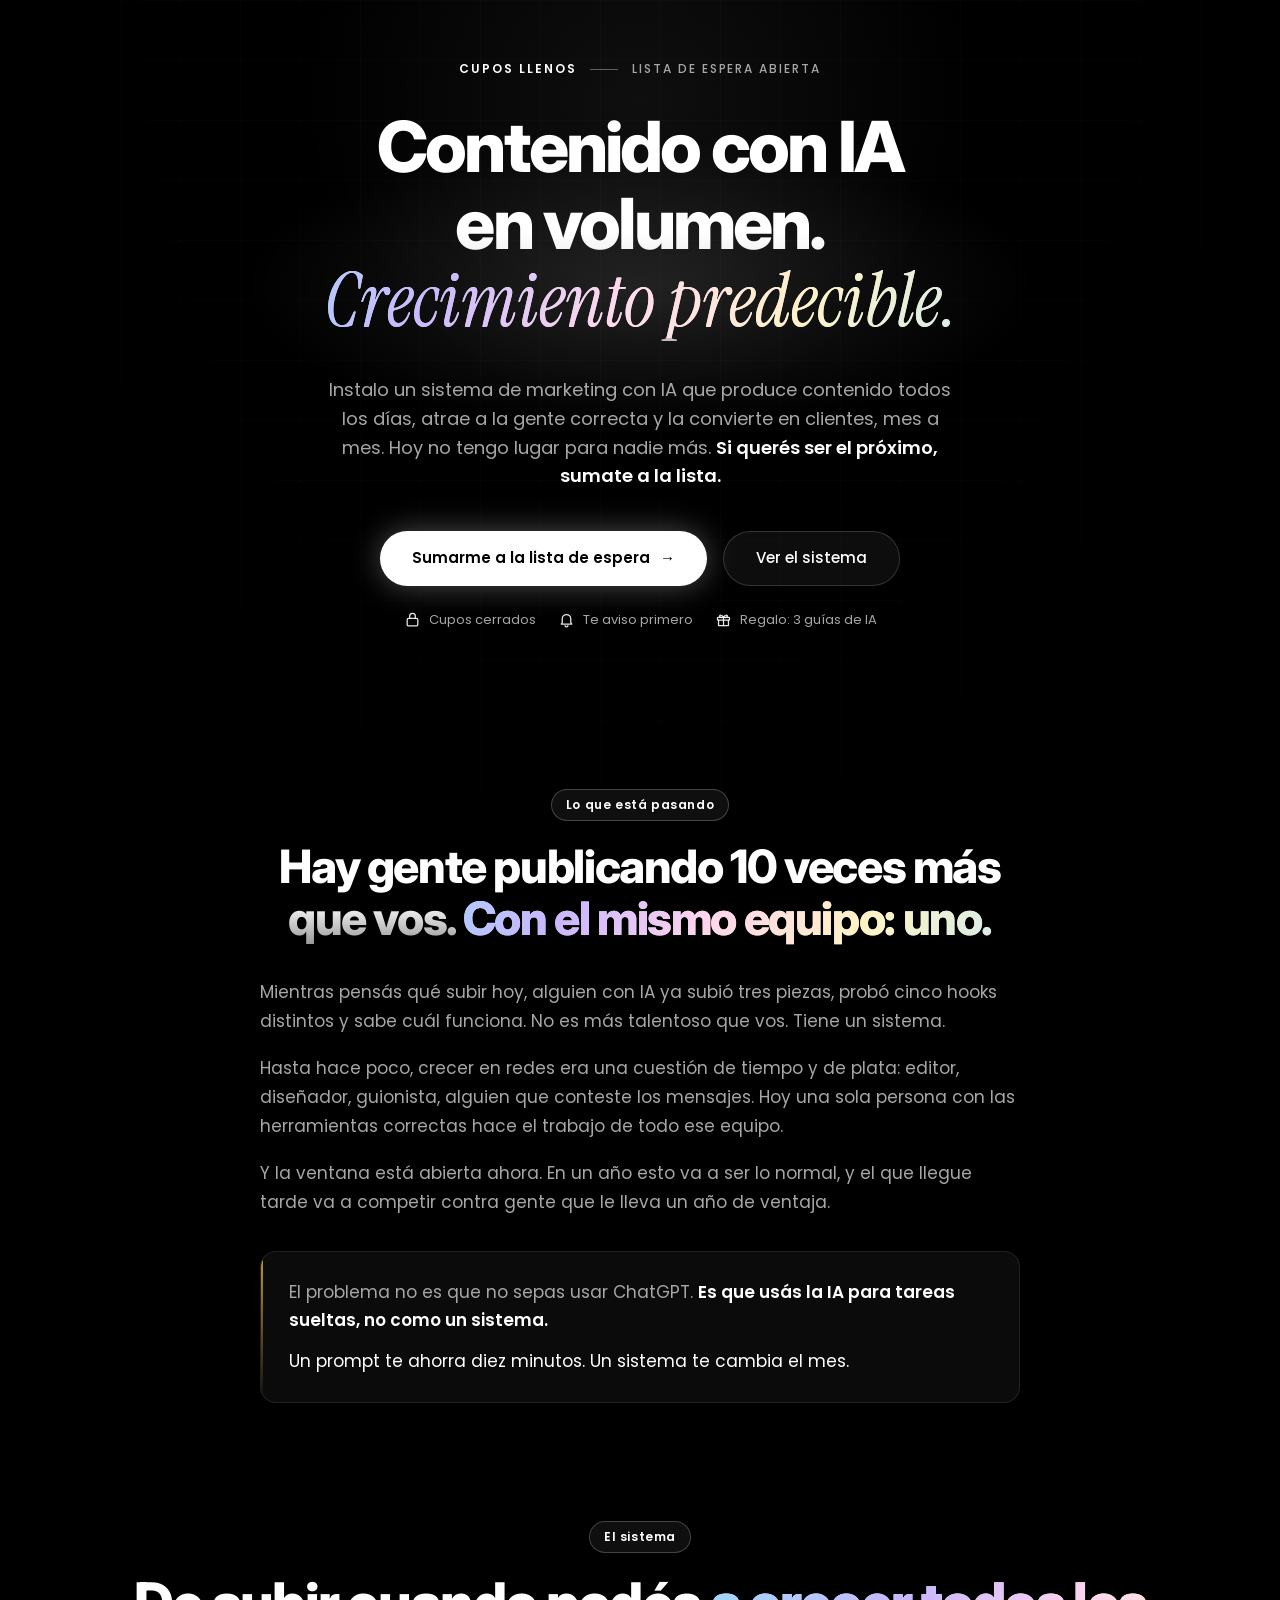
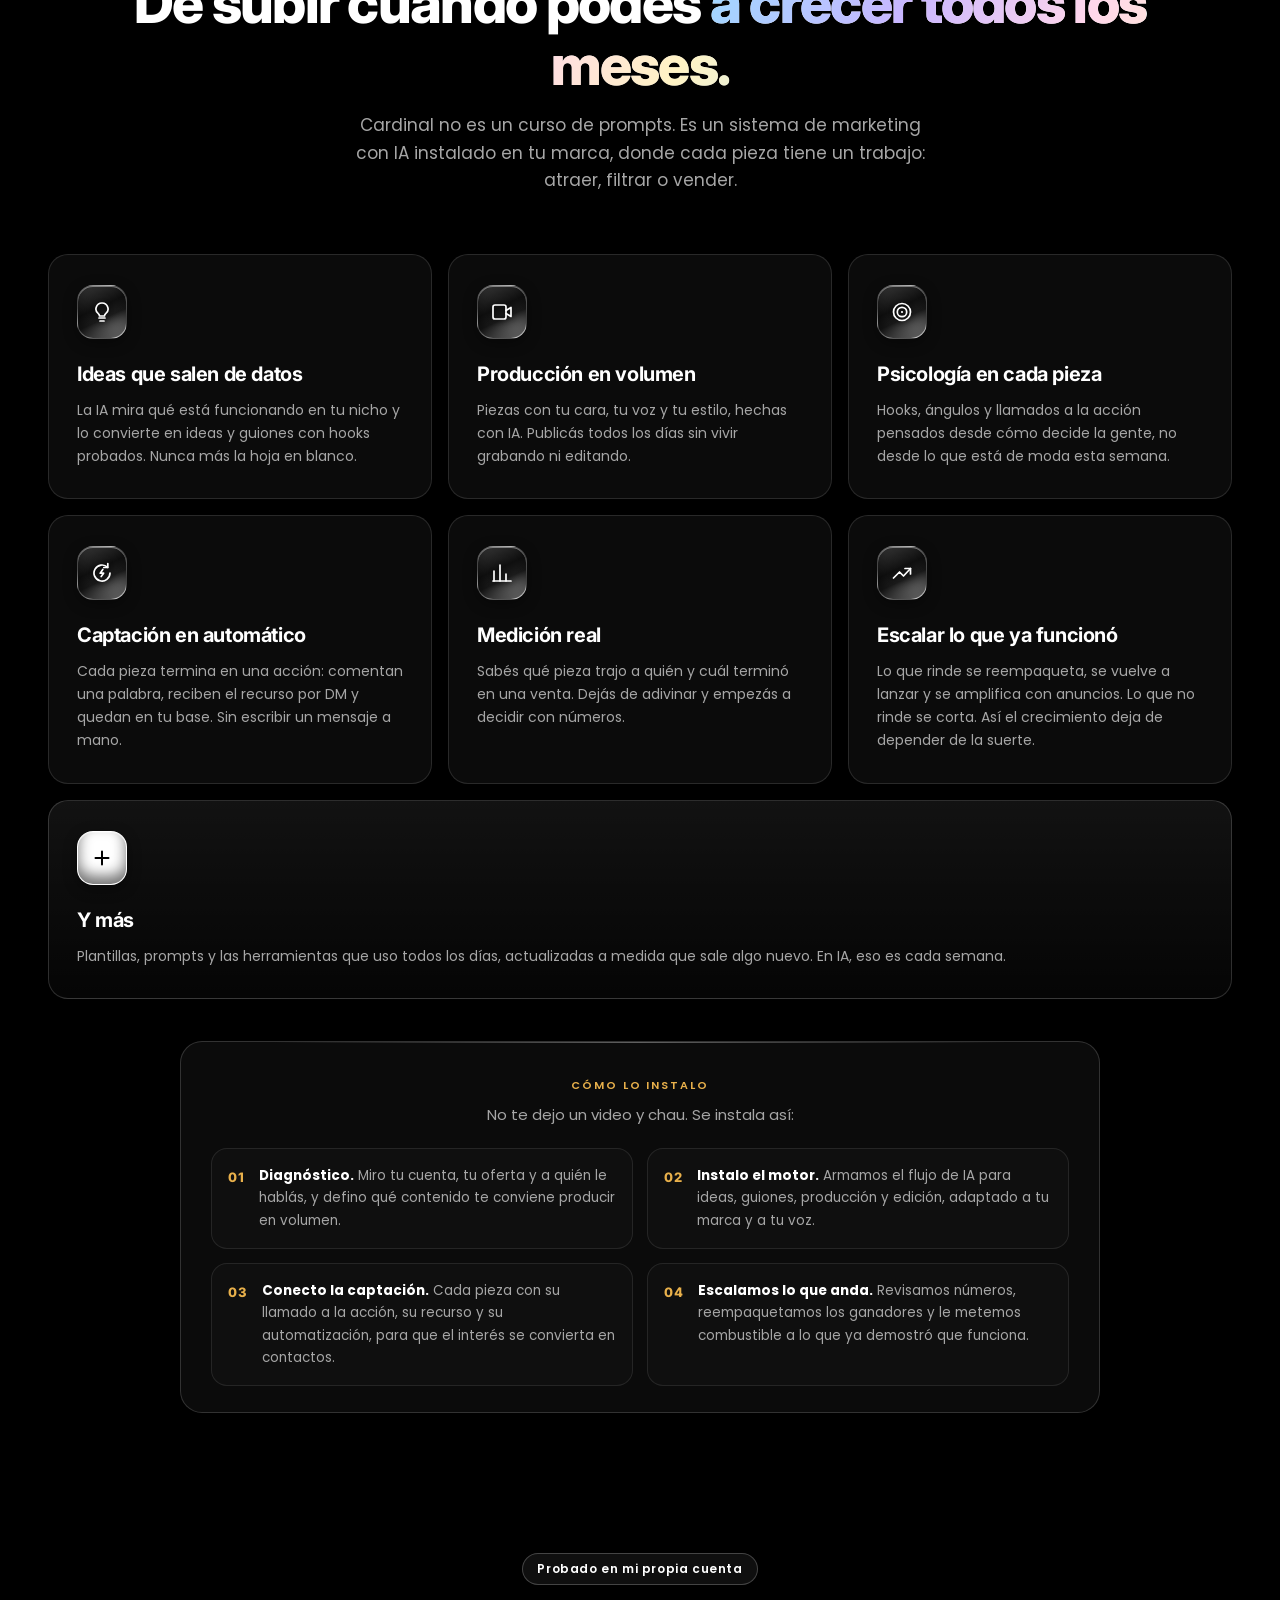
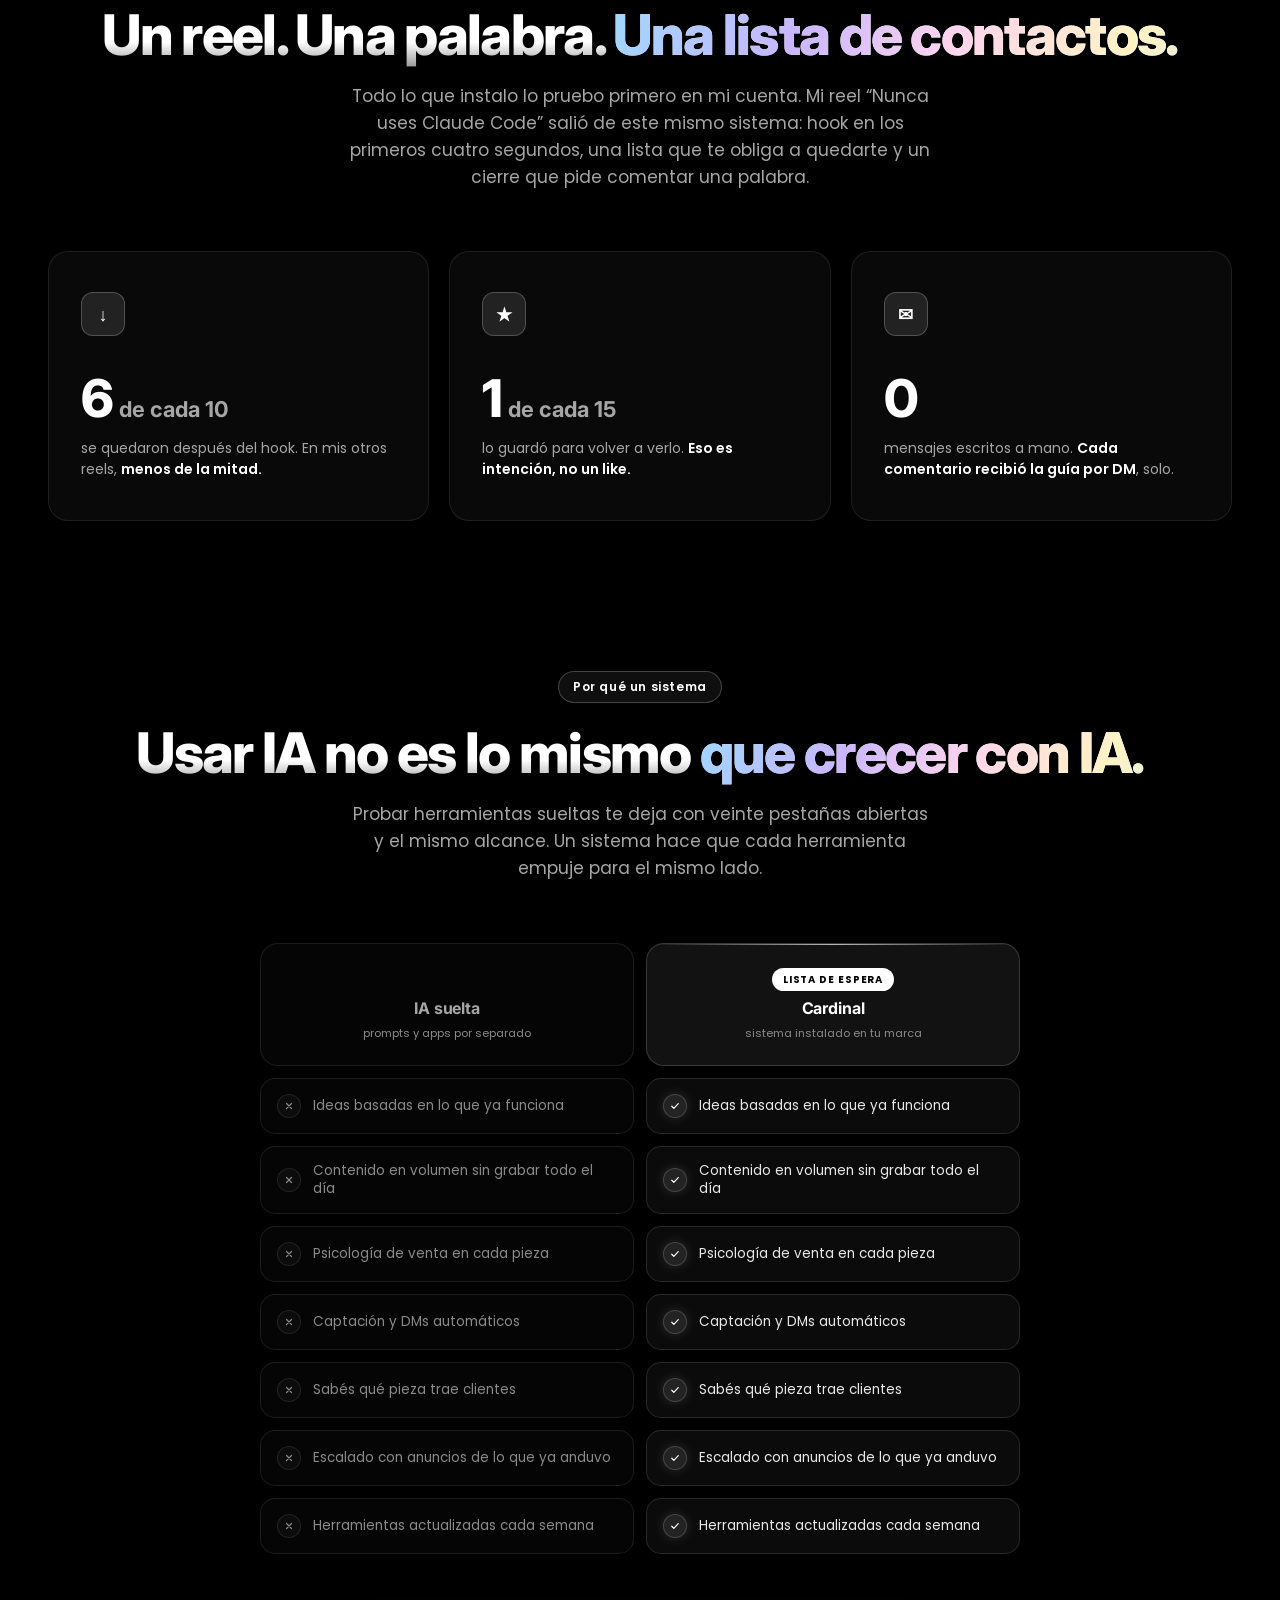
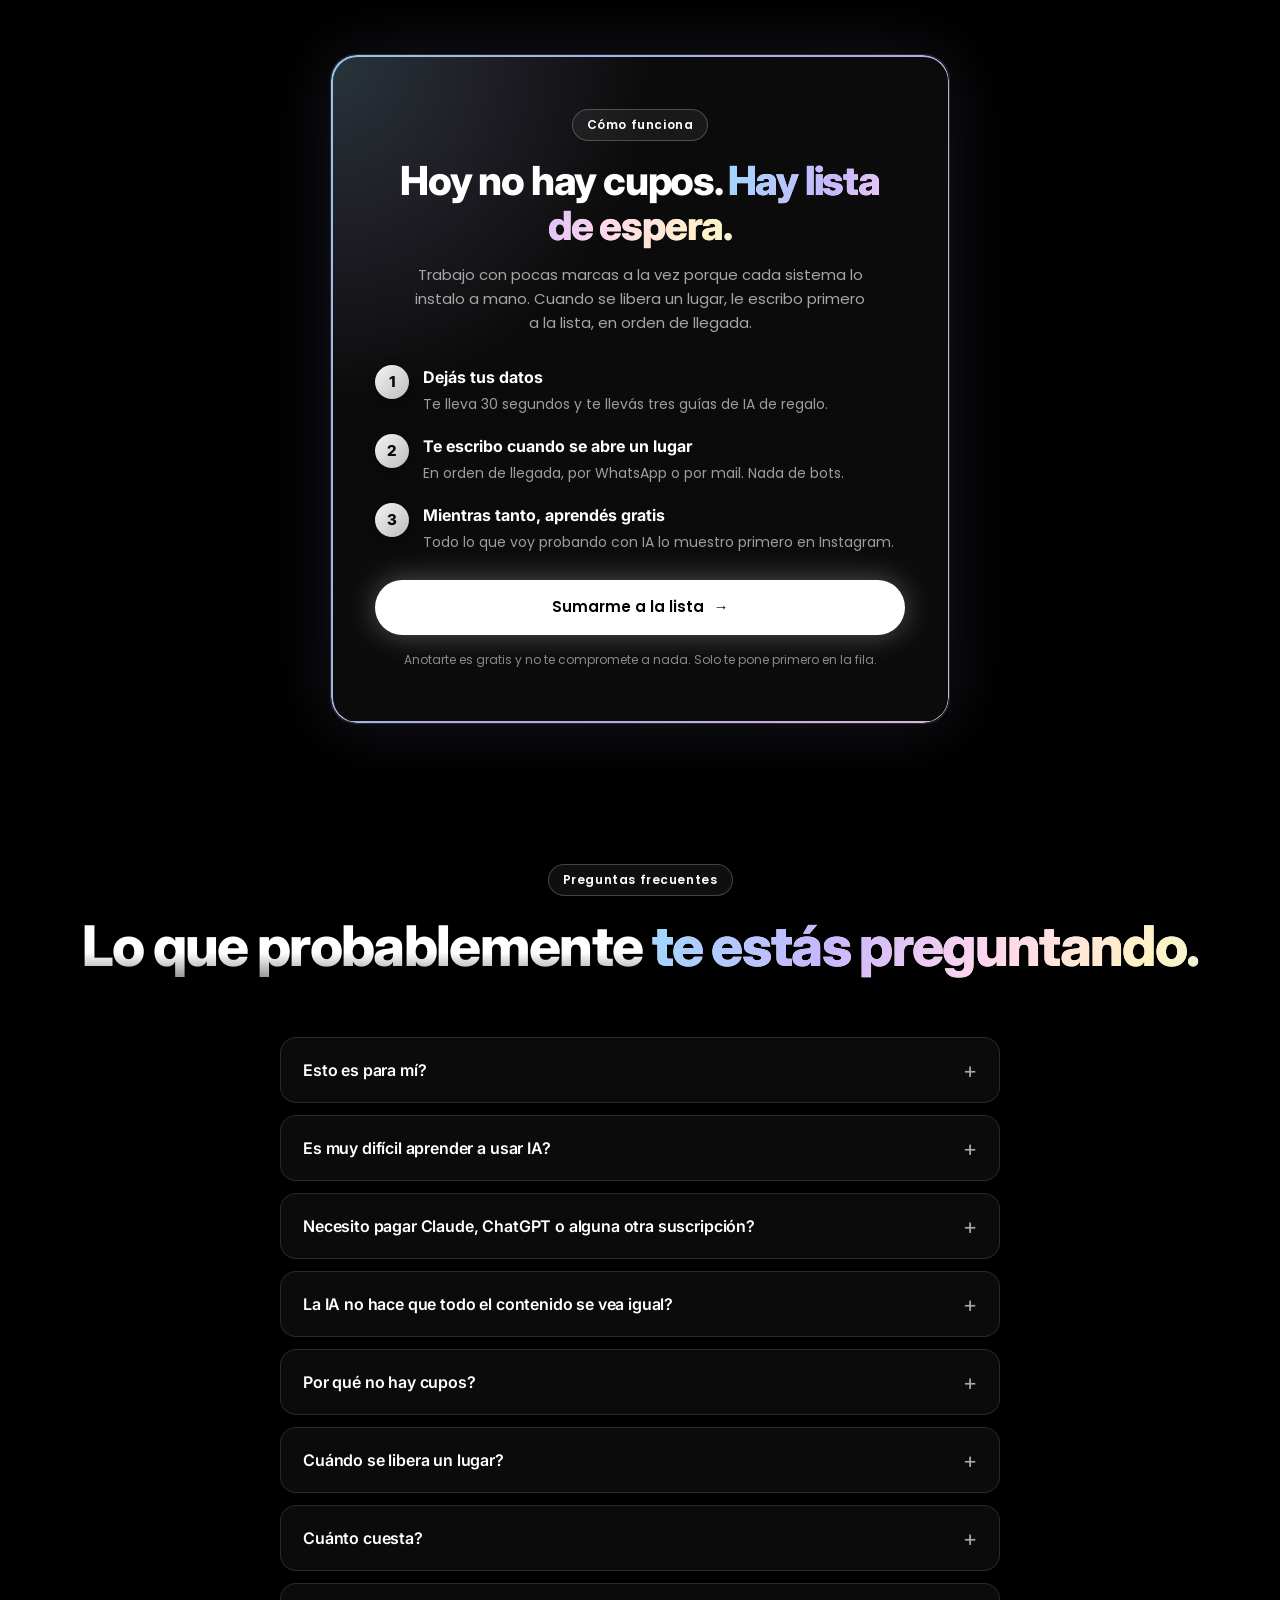
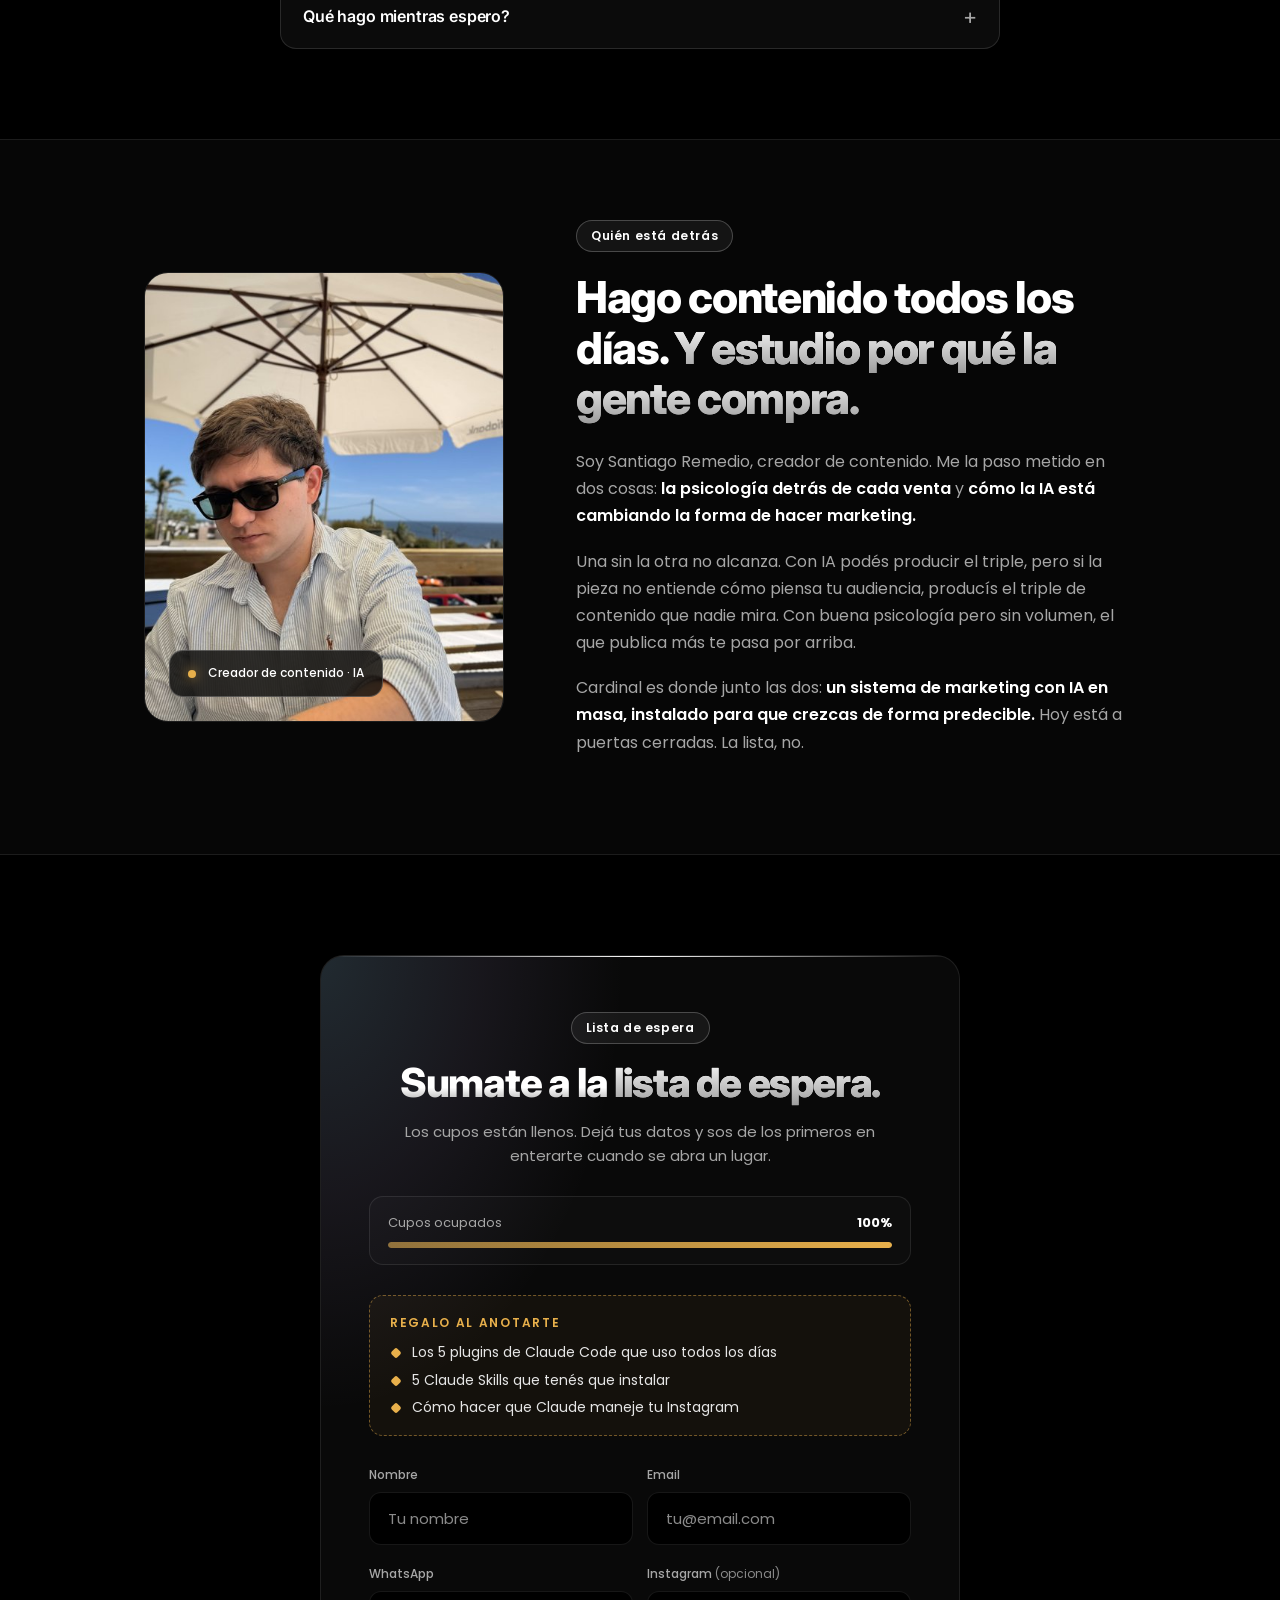
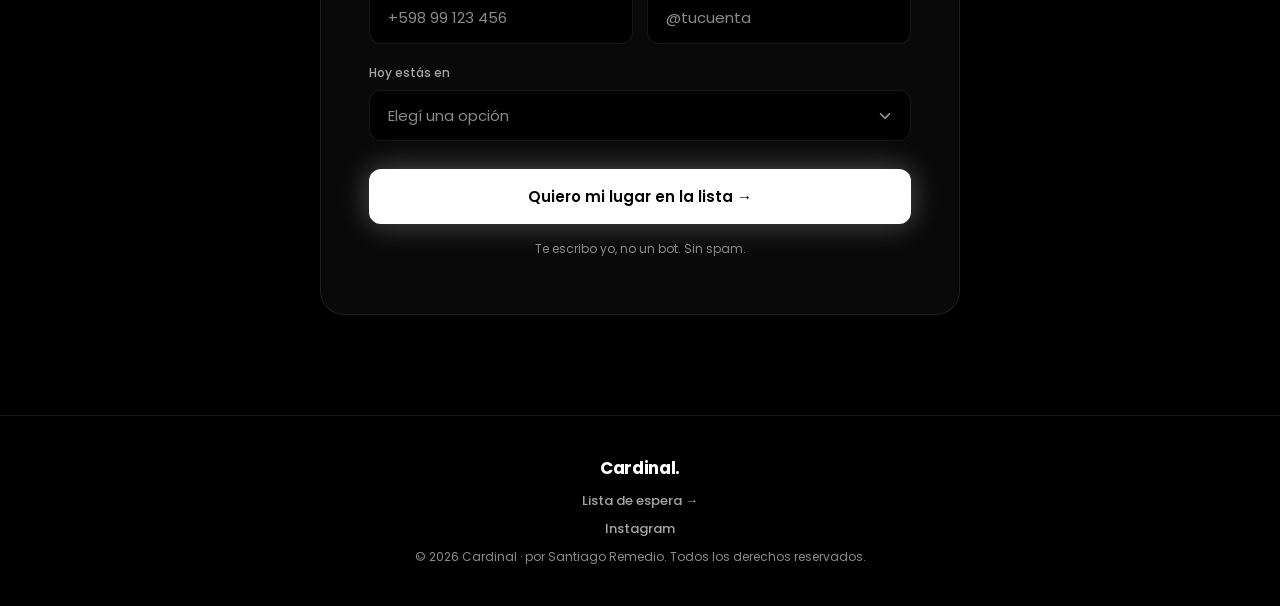
==== index.html @ 2c65943c "Hero: sin logo, línea de cupos tipográfica y título en tres líneas Co-Authored-By: Claude Opus 5.5 <" ====
<!DOCTYPE html>
<html lang="es">
<head>
<meta charset="UTF-8">
<meta name="viewport" content="width=device-width, initial-scale=1.0">
<title>Cardinal · Sistema de marketing con IA</title>
<meta name="description" content="Cardinal es el sistema de marketing con IA de Santiago Remedio: contenido en volumen, captación automática y crecimiento predecible. Cupos llenos, lista de espera abierta.">
<meta name="robots" content="index, follow">
<meta name="theme-color" content="#000000">
<link rel="canonical" href="https://santiagoremedio.com/">

<!-- Open Graph (preview al compartir en IG / WhatsApp / Telegram) -->
<meta property="og:type" content="website">
<meta property="og:locale" content="es_LA">
<meta property="og:site_name" content="Cardinal">
<meta property="og:url" content="https://santiagoremedio.com/">
<meta property="og:title" content="Cardinal · Contenido con IA en volumen, crecimiento predecible">
<meta property="og:description" content="Un sistema de marketing con IA para crecer de forma predecible. Cupos llenos: sumate a la lista de espera.">
<meta property="og:image" content="https://santiagoremedio.com/og-cardinal.jpg">
<meta property="og:image:width" content="1200">
<meta property="og:image:height" content="630">
<meta property="og:image:alt" content="Cardinal, sistema de marketing con IA de Santiago Remedio">
<meta name="twitter:card" content="summary_large_image">
<meta name="twitter:title" content="Cardinal · Contenido con IA en volumen, crecimiento predecible">
<meta name="twitter:description" content="Un sistema de marketing con IA para crecer de forma predecible. Lista de espera abierta.">
<meta name="twitter:image" content="https://santiagoremedio.com/og-cardinal.jpg">

<script type="application/ld+json">
{
  "@context": "https://schema.org",
  "@type": "Service",
  "serviceType": "Sistema de marketing con inteligencia artificial",
  "name": "Cardinal",
  "description": "Sistema de marketing con IA de Santiago Remedio: contenido en volumen, captación automática y crecimiento predecible.",
  "inLanguage": "es",
  "url": "https://santiagoremedio.com/",
  "provider": {
    "@type": "Person",
    "name": "Santiago Remedio"
  },
  "areaServed": "Mercado hispanohablante"
}
</script>

<!-- ============================================================
     ANALÍTICA / META PIXEL  (tu tráfico es 100% Instagram → esto es clave)
     Pegá tu snippet del Pixel y/o GA4 ACÁ y descomentá. Los eventos
     (Lead al agendar llamada) ya está cableado en el <script> del final
     y se disparan solos cuando el Pixel exista.
     ============================================================
<script>
  !function(f,b,e,v,n,t,s){if(f.fbq)return;n=f.fbq=function(){n.callMethod?
  n.callMethod.apply(n,arguments):n.queue.push(arguments)};if(!f._fbq)f._fbq=n;
  n.push=n;n.loaded=!0;n.version='2.0';n.queue=[];t=b.createElement(e);t.async=!0;
  t.src=v;s=b.getElementsByTagName(e)[0];s.parentNode.insertBefore(t,s)}(window,
  document,'script','https://connect.facebook.net/en_US/fbevents.js');
  fbq('init','TU_PIXEL_ID'); fbq('track','PageView');
</script>
-->

<link rel="preconnect" href="https://fonts.googleapis.com">
<link rel="preconnect" href="https://fonts.gstatic.com" crossorigin>
<link href="https://fonts.googleapis.com/css2?family=Poppins:wght@400;500;600;700;800&family=Inter:wght@800&family=Instrument+Serif:ital@0;1&display=swap" rel="stylesheet">
<style>
* { margin: 0; padding: 0; box-sizing: border-box; }
html { scroll-behavior: smooth; overflow-x: hidden; }

/* Foco visible para teclado (la ruta de conversión debe ser navegable) */
:where(a, button, input, textarea, [tabindex]):focus-visible {
  outline: 2px solid #9fd8ff;
  outline-offset: 3px;
  border-radius: 6px;
}
/* Offset para que los anclas (#incluye, #precio…) no queden bajo el nav fijo */
section[id], [id="contacto"] { scroll-margin-top: 24px; }

:root {
  --bg: #000000;
  --bg2: #060606;
  --surface: rgba(255,255,255,0.035);
  --surface2: rgba(255,255,255,0.06);
  --border: rgba(255,255,255,0.09);
  --border-bright: rgba(255,255,255,0.16);
  --border-neon: rgba(255,255,255,0.22);
  --neon: #FFFFFF;
  --neon-dim: rgba(255,255,255,0.10);
  --neon-glow: rgba(255,255,255,0.45);
  --white: #FFFFFF;
  --gray: #A6A6A6;
  --gray-dim: #8A8A8A; /* subido de #6B6B6B → contraste AA legible sobre negro */
  --gray-deco: #6B6B6B; /* solo para marcas decorativas, no para texto */
  /* glass */
  --glass: rgba(255,255,255,0.045);
  --glass-strong: rgba(255,255,255,0.07);
  --glass-border: rgba(255,255,255,0.12);
  --iris: linear-gradient(115deg,#9fd8ff 0%,#c9b6ff 26%,#ffd6ec 48%,#fff3c4 70%,#bfe9ff 100%);
}

body {
  background: var(--bg);
  color: var(--white);
  font-family: 'Poppins', sans-serif;
  font-weight: 400;
  overflow-x: hidden;
  -webkit-font-smoothing: antialiased;
  line-height: 1.5;
}

.grid-bg {
  position: fixed;
  inset: 0;
  background-image: 
    linear-gradient(rgba(255,255,255,0.02) 1px, transparent 1px),
    linear-gradient(90deg, rgba(255,255,255,0.02) 1px, transparent 1px);
  background-size: 60px 60px;
  pointer-events: none;
  z-index: 0;
  mask-image: radial-gradient(ellipse at center top, black 30%, transparent 80%);
  -webkit-mask-image: radial-gradient(ellipse at center top, black 30%, transparent 80%);
}

.glow-ambient {
  position: fixed;
  width: 800px;
  height: 800px;
  border-radius: 50%;
  background: radial-gradient(circle, rgba(255,255,255,0.06) 0%, transparent 60%);
  top: -300px;
  left: 50%;
  transform: translateX(-50%);
  pointer-events: none;
  z-index: 0;
}

.container { max-width: 1280px; margin: 0 auto; padding: 0 48px; position: relative; z-index: 1; }

.hero {
  display: flex;
  align-items: center;
  padding: 56px 0 80px;
  position: relative;
}

.hero-content {
  max-width: 900px;
  margin: 0 auto;
  text-align: center;
  position: relative;
  z-index: 2;
}


@keyframes pulse {
  0%, 100% { opacity: 1; transform: scale(1); }
  50% { opacity: 0.7; transform: scale(0.85); }
}

.hero-glow-blob {
  position: absolute;
  width: 800px;
  height: 300px;
  border-radius: 50%;
  background: radial-gradient(ellipse, rgba(255,255,255,0.11) 0%, transparent 70%);
  top: 40%;
  left: 50%;
  transform: translate(-50%, -50%);
  animation: pulse-glow 4s ease-in-out infinite;
  pointer-events: none;
  z-index: 1;
}

@keyframes pulse-glow {
  0%, 100% { opacity: 0.4; transform: translate(-50%, -50%) scale(0.95); }
  50%       { opacity: 1;   transform: translate(-50%, -50%) scale(1.1); }
}

.hero-title {
  font-family: 'Inter', -apple-system, BlinkMacSystemFont, sans-serif;
  font-size: clamp(40px, 5.5vw, 72px);
  font-weight: 800;
  line-height: 1.1;
  padding-bottom: 0.14em;
  letter-spacing: -0.04em;
  margin-bottom: 28px;
  opacity: 0;
  animation: fadeUp 0.8s ease 0.25s forwards;
  background: linear-gradient(180deg, #ffffff 0%, #ffffff 52%, #b4b4b4 100%);
  -webkit-background-clip: text;
  -webkit-text-fill-color: transparent;
  background-clip: text;
}

.hero-title .neon-text {
  background: linear-gradient(
    105deg,
    #9a9a9a 0%,
    #9a9a9a 35%,
    #FFFFFF 48%,
    #FFFFFF 52%,
    #9a9a9a 65%,
    #9a9a9a 100%
  );
  background-size: 400% 100%;
  -webkit-background-clip: text;
  -webkit-text-fill-color: transparent;
  background-clip: text;
  animation: shimmer-title 7s linear infinite;
}

@keyframes shimmer-title {
  0%   { background-position: 200% center; }
  100% { background-position: -200% center; }
}

.hero-subtitle {
  font-size: 18px;
  font-weight: 400;
  color: var(--gray);
  max-width: 640px;
  margin: 0 auto 40px;
  line-height: 1.6;
  opacity: 0;
  animation: fadeUp 0.8s ease 0.4s forwards;
}

.hero-ctas {
  display: flex;
  gap: 16px;
  justify-content: center;
  margin-bottom: 80px;
  flex-wrap: wrap;
  opacity: 0;
  animation: fadeUp 0.8s ease 0.55s forwards;
}

.btn-primary {
  display: inline-flex;
  align-items: center;
  gap: 10px;
  background: var(--neon);
  color: var(--bg);
  font-size: 15px;
  font-weight: 600;
  padding: 16px 32px;
  border-radius: 100px;
  text-decoration: none;
  transition: all 0.3s ease;
  box-shadow: 0 0 30px rgba(255,255,255,0.3);
  position: relative;
  overflow: hidden;
}
.btn-primary::before {
  content: '';
  position: absolute;
  top: 0; left: -100%;
  width: 100%; height: 100%;
  background: linear-gradient(90deg, transparent, rgba(255,255,255,0.4), transparent);
  transition: left 0.6s ease;
}
.btn-primary:hover::before { left: 100%; }
.btn-primary:hover {
  transform: translateY(-2px);
  box-shadow: 0 0 50px rgba(255,255,255,0.6);
}

.btn-secondary {
  display: inline-flex;
  align-items: center;
  gap: 10px;
  background: rgba(255,255,255,0.05);
  border: 1px solid var(--border-bright);
  color: var(--white);
  font-size: 15px;
  font-weight: 500;
  padding: 15px 32px;
  border-radius: 100px;
  text-decoration: none;
  transition: all 0.3s ease;
}
.btn-secondary:hover {
  background: rgba(255,255,255,0.08);
  border-color: rgba(255,255,255,0.25);
}

.trusted-bar {
  border-top: 1px solid var(--border);
  border-bottom: 1px solid var(--border);
  padding: 32px 0;
  background: var(--bg2);
}

.trusted-flex {
  display: flex;
  align-items: center;
  justify-content: center;
  gap: 48px;
  flex-wrap: nowrap;
  min-width: 0;
}

.trusted-text {
  font-size: 12px;
  font-weight: 500;
  color: var(--gray-dim);
  letter-spacing: 0.1em;
  text-transform: uppercase;
  flex: 0 0 auto;
  white-space: nowrap;
}

/* Marquee: se desliza hacia la derecha en loop, con bordes desvanecidos. No se pausa con hover. */
.trusted-marquee {
  flex: 1 1 auto;
  min-width: 0;
  overflow: hidden;
  -webkit-mask-image: linear-gradient(90deg, transparent 0, #000 8%, #000 92%, transparent 100%);
  mask-image: linear-gradient(90deg, transparent 0, #000 8%, #000 92%, transparent 100%);
}
.trusted-track {
  display: flex;
  width: max-content;
  animation: trusted-slide 42s linear infinite;
}
.trusted-group {
  display: flex;
  gap: 32px;
  align-items: center;
  padding-right: 32px; /* mismo gap entre el final de una copia y el inicio de la otra */
}
@keyframes trusted-slide {
  from { transform: translateX(-50%); }
  to   { transform: translateX(0); }
}
@media (prefers-reduced-motion: reduce) {
  .trusted-track { animation: none; }
}

.trust-person {
  display: flex;
  align-items: center;
  gap: 12px;
  flex: 0 0 auto;
  white-space: nowrap;
  padding: 6px 14px 6px 6px;
  border-radius: 100px;
  background: rgba(255,255,255,0.03);
  border: 1px solid var(--border);
}

.trust-avatar {
  width: 32px;
  height: 32px;
  border-radius: 50%;
  overflow: hidden;
}
.trust-avatar img {
  width: 100%; height: 100%; object-fit: cover;
}

.trust-info { display: flex; flex-direction: column; }
.trust-name {
  font-size: 13px;
  font-weight: 600;
  color: var(--white);
  line-height: 1.2;
}
.trust-handle {
  font-size: 11px;
  color: var(--gray-dim);
  line-height: 1.2;
}

.stats-section { padding: 100px 0 40px; }

/* --- Bloque de problema --- */
.problem-section{padding:96px 0 8px;}
.problem-inner{max-width:760px;margin:0 auto;text-align:center;}
.problem-title{
  font-family:'Inter',-apple-system,BlinkMacSystemFont,sans-serif;
  font-size:clamp(30px,4.2vw,46px);font-weight:800;line-height:1.12;
  letter-spacing:-0.03em;margin-bottom:34px;
  background:linear-gradient(180deg,#ffffff 60%,#999999 100%);
  -webkit-background-clip:text;-webkit-text-fill-color:transparent;background-clip:text;
}
.problem-list{text-align:left;display:flex;flex-direction:column;gap:18px;}
.problem-list p{font-size:17px;line-height:1.7;color:var(--gray);margin:0;}
.problem-verdict{
  margin-top:34px;padding:26px 28px;text-align:left;
  background:var(--glass);border:1px solid var(--border);border-radius:16px;
  position:relative;overflow:hidden;
}
.problem-verdict::before{
  content:'';position:absolute;left:0;top:0;bottom:0;width:2px;
  background:linear-gradient(180deg,rgba(232,176,75,.85),rgba(232,176,75,0));
}
.problem-verdict p{font-size:17px;line-height:1.7;color:var(--gray);margin:0;}
.problem-verdict strong{color:#fff;font-weight:600;}
.problem-verdict-close{margin-top:12px !important;color:#fff !important;}
@media (max-width:640px){
  .problem-section{padding:64px 0 4px;}
  .problem-list p,.problem-verdict p{font-size:15.5px;}
  .problem-verdict{padding:20px 20px;}
}

.stats-grid {
  display: grid;
  grid-template-columns: repeat(3, 1fr);
  gap: 20px;
}

.stat-card {
  background: var(--surface);
  border: 1px solid var(--border);
  border-radius: 20px;
  padding: 40px 32px;
  position: relative;
  overflow: hidden;
  transition: all 0.4s ease;
}

.stat-card::before {
  content: '';
  position: absolute;
  top: 0; left: 0; right: 0;
  height: 1px;
  background: linear-gradient(90deg, transparent, var(--neon), transparent);
  opacity: 0;
  transition: opacity 0.4s ease;
}

.stat-card:hover {
  border-color: var(--border-neon);
  transform: translateY(-4px);
}
.stat-card:hover::before { opacity: 1; }

.stat-icon {
  width: 44px;
  height: 44px;
  border-radius: 12px;
  background: rgba(255,255,255,0.1);
  border: 1px solid var(--border-neon);
  display: flex;
  align-items: center;
  justify-content: center;
  margin-bottom: 24px;
  color: var(--neon);
  font-weight: 700;
  font-size: 18px;
}

.stat-value {
  font-family: 'Inter', -apple-system, BlinkMacSystemFont, sans-serif;
  font-size: 52px;
  font-weight: 800;
  letter-spacing: -0.02em;
  align-items: baseline;
  gap: 0;
}
.stat-value .unit { color: var(--neon); }
.stat-value .counter-prefix { color: var(--neon); }
.stat-value .counter-num { color: var(--white); }

.stat-name {
  font-size: 14px;
  color: var(--gray);
  font-weight: 400;
}

.section-header {
  text-align: center;
  margin-bottom: 60px;
}

.section-eyebrow {
  display: inline-block;
  font-size: 12px;
  font-weight: 600;
  color: var(--neon);
  background: rgba(255,255,255,0.06);
  border: 1px solid var(--border-neon);
  padding: 6px 14px;
  border-radius: 100px;
  margin-bottom: 20px;
  letter-spacing: 0.05em;
}

.section-title {
  font-family: 'Inter', -apple-system, BlinkMacSystemFont, sans-serif;
  font-size: clamp(36px, 5vw, 56px);
  font-weight: 800;
  line-height: 1.1;
  letter-spacing: -0.03em;
  margin-bottom: 16px;
  background: linear-gradient(180deg, #ffffff 60%, #999999 100%);
  -webkit-background-clip: text;
  -webkit-text-fill-color: transparent;
  background-clip: text;
}
.section-title .neon-text {
  background: linear-gradient(180deg, #FFFFFF 0%, #9a9a9a 100%);
  -webkit-background-clip: text;
  -webkit-text-fill-color: transparent;
  background-clip: text;
}

.section-desc {
  font-size: 17px;
  color: var(--gray);
  max-width: 580px;
  margin: 0 auto;
  line-height: 1.6;
}

.about-section { padding: 80px 0; background: var(--bg2); border-top: 1px solid var(--border); border-bottom: 1px solid var(--border); }

.about-grid {
  display: grid;
  grid-template-columns: 1.2fr 1fr;
  gap: 80px;
  align-items: center;
}

.about-img-wrap {
  position: relative;
}

.about-img {
  width: 100%;
  border-radius: 24px;
  overflow: hidden;
  border: 1px solid var(--border);
  aspect-ratio: 4/5;
  position: relative;
}
.about-img img {
  width: 100%;
  height: 100%;
  object-fit: cover;
  object-position: center top;
}

.about-img-badge {
  position: absolute;
  bottom: 24px;
  left: 24px;
  background: rgba(0,0,0,0.75);
  backdrop-filter: blur(20px);
  -webkit-backdrop-filter: blur(20px);
  border: 1px solid var(--border-neon);
  padding: 14px 18px;
  border-radius: 14px;
  display: flex;
  align-items: center;
  gap: 12px;
  max-width: calc(100% - 48px);
}

.badge-dot {
  width: 8px;
  height: 8px;
  border-radius: 50%;
  background: var(--neon);
  box-shadow: 0 0 12px var(--neon);
  animation: pulse 2s ease infinite;
  flex-shrink: 0;
}

.badge-text {
  font-size: 12px;
  font-weight: 500;
  color: var(--white);
  line-height: 1.4;
}

.about-content h2 {
  font-family: 'Inter', -apple-system, BlinkMacSystemFont, sans-serif;
  font-size: clamp(32px, 4vw, 44px);
  font-weight: 800;
  line-height: 1.15;
  letter-spacing: -0.03em;
  margin-bottom: 24px;
  background: linear-gradient(180deg, #ffffff 60%, #999999 100%);
  -webkit-background-clip: text;
  -webkit-text-fill-color: transparent;
  background-clip: text;
}
.about-content h2 .neon-text {
  background: linear-gradient(180deg, #FFFFFF 0%, #9a9a9a 100%);
  -webkit-background-clip: text;
  -webkit-text-fill-color: transparent;
  background-clip: text;
}

.about-content p {
  font-size: 16px;
  color: var(--gray);
  line-height: 1.7;
  margin-bottom: 18px;
}
.about-content p strong { color: var(--white); font-weight: 600; }

.form-section {
  padding: 100px 0;
  position: relative;
}

.form-wrap {
  max-width: 640px;
  margin: 0 auto;
  background: var(--surface);
  border: 1px solid var(--border);
  border-radius: 24px;
  padding: 56px 48px;
  position: relative;
  overflow: hidden;
}

.form-wrap::before {
  content: '';
  position: absolute;
  top: 0; left: 0; right: 0;
  height: 1px;
  background: linear-gradient(90deg, transparent, var(--neon), transparent);
}

.form-header { text-align: center; margin-bottom: 40px; }
.form-header .section-eyebrow { margin-bottom: 16px; }
.form-title {
  font-family: 'Inter', -apple-system, BlinkMacSystemFont, sans-serif;
  font-size: clamp(28px, 3.5vw, 40px);
  font-weight: 800;
  line-height: 1.15;
  letter-spacing: -0.03em;
  margin-bottom: 14px;
  background: linear-gradient(180deg, #ffffff 60%, #999999 100%);
  -webkit-background-clip: text;
  -webkit-text-fill-color: transparent;
  background-clip: text;
}
.form-title .neon-text {
  background: linear-gradient(180deg, #FFFFFF 0%, #9a9a9a 100%);
  -webkit-background-clip: text;
  -webkit-text-fill-color: transparent;
  background-clip: text;
}
.form-desc {
  font-size: 15px;
  color: var(--gray);
  line-height: 1.6;
}

.field { margin-bottom: 20px; }

.field-label {
  display: block;
  font-size: 12px;
  font-weight: 500;
  color: var(--gray);
  margin-bottom: 8px;
}

.field-input, .field-textarea {
  width: 100%;
  background: var(--bg);
  border: 1px solid var(--border);
  color: var(--white);
  font-family: 'Poppins', sans-serif;
  font-size: 15px;
  font-weight: 400;
  padding: 14px 18px;
  outline: none;
  border-radius: 12px;
  transition: all 0.3s ease;
  -webkit-appearance: none;
}
.field-input:focus, .field-textarea:focus {
  border-color: var(--neon);
  box-shadow: 0 0 0 3px rgba(255,255,255,0.1);
}
.field-input::placeholder, .field-textarea::placeholder {
  color: var(--gray-dim);
}
.field-textarea { min-height: 120px; resize: vertical; line-height: 1.6; }

.form-submit {
  width: 100%;
  background: var(--neon);
  color: var(--bg);
  font-family: 'Poppins', sans-serif;
  font-size: 15px;
  font-weight: 600;
  padding: 16px;
  border: none;
  border-radius: 12px;
  cursor: pointer;
  transition: all 0.3s ease;
  margin-top: 8px;
  box-shadow: 0 0 30px rgba(255,255,255,0.3);
}
.form-submit:hover {
  box-shadow: 0 0 50px rgba(255,255,255,0.6);
  transform: translateY(-2px);
}

.form-fine {
  text-align: center;
  font-size: 12px;
  color: var(--gray-dim);
  margin-top: 16px;
}

.form-success {
  display: none;
  text-align: center;
  padding: 48px 0;
}
.form-success-icon {
  width: 64px;
  height: 64px;
  border-radius: 50%;
  background: rgba(255,255,255,0.1);
  border: 1px solid var(--border-neon);
  display: flex;
  align-items: center;
  justify-content: center;
  margin: 0 auto 20px;
  color: var(--neon);
  font-size: 28px;
}
.form-success h3 {
  font-size: 28px;
  font-weight: 700;
  margin-bottom: 12px;
}
.form-success p {
  color: var(--gray);
  font-size: 15px;
}

footer {
  padding: 40px 48px;
  border-top: 1px solid var(--border);
  text-align: center;
  background: var(--bg);
}
.footer-logo {
  font-weight: 700;
  font-size: 17px;
  letter-spacing: -0.02em;
  margin-bottom: 8px;
}
.footer-logo span { color: var(--neon); }
.footer-copy {
  font-size: 12px;
  color: var(--gray-dim);
}

@keyframes fadeUp {
  from { opacity: 0; transform: translateY(24px); }
  to { opacity: 1; transform: translateY(0); }
}

.reveal {
  opacity: 0;
  transform: translateY(28px);
  transition: opacity 0.8s ease, transform 0.8s ease;
}
.reveal.visible { opacity: 1; transform: translateY(0); }

@media (max-width: 900px) {
  .container { padding: 0 20px; }

  .hero { padding: 40px 0 60px; }
  .hero-ctas { flex-direction: column; align-items: stretch; }
  .btn-primary, .btn-secondary { justify-content: center; }

  .trusted-flex { gap: 24px; }
  .trusted-group { gap: 12px; padding-right: 12px; }
  .trust-person { padding: 5px 12px 5px 5px; }
  .trust-name { font-size: 12px; }
  .trust-handle { font-size: 10px; }

  .stats-grid { grid-template-columns: 1fr; }
  .stats-section { padding: 60px 0 20px; }
  .stat-value { font-size: 44px; }

  .about-section { padding: 60px 0; }
  .about-grid { grid-template-columns: 1fr; gap: 40px; }

  .form-section { padding: 60px 0; }
  .form-wrap { padding: 40px 24px; }

  footer { padding: 32px 20px; }
}

/* ============================================================
   CARDINAL — black / white / glass system
   ============================================================ */

/* Logo glyph (defined once, reused) */
.c-glyph{
  background-image:none;
  background-size:contain;background-repeat:no-repeat;background-position:center;
  display:inline-block;
  -webkit-mask-image:radial-gradient(circle at 50% 50%, #000 62%, transparent 80%);
          mask-image:radial-gradient(circle at 50% 50%, #000 62%, transparent 80%);
}

/* Nav */


.wordmark{font-weight:700;font-size:17px;letter-spacing:-0.01em;color:var(--white);}

/* Prismatic text — the glass-dispersion signature, used sparingly */
.iris{
  background:var(--iris);
  background-size:130% auto;
  background-position:center;
  -webkit-background-clip:text;background-clip:text;
  -webkit-text-fill-color:transparent;color:transparent;
}
@keyframes irisShift{to{background-position:220% center;}}
@keyframes spin{to{transform:rotate(360deg);}}

.iris-halo{
  background:conic-gradient(from 0deg,#9fd8ff,#c9b6ff,#ffd6ec,#fff3c4,#bfe9ff,#9fd8ff);
  border-radius:50%;
}
.brand-lockup{
  text-align:center;text-transform:uppercase;
  font-family:'Inter',sans-serif;font-weight:600;font-size:13px;
  letter-spacing:0.46em;padding-left:0.46em;color:var(--gray);
  margin-bottom:26px;opacity:0;animation:fadeUp .9s ease .18s forwards;
}

/* Hero price pill */
.price-pill{
  display:inline-flex;align-items:center;gap:14px;flex-wrap:wrap;justify-content:center;
  padding:11px 11px 11px 22px;border-radius:100px;
  background:var(--glass);border:1px solid var(--glass-border);
  backdrop-filter:blur(12px);-webkit-backdrop-filter:blur(12px);
  margin:0 auto 34px;opacity:0;animation:fadeUp .8s ease .62s forwards;
}
.price-old{color:var(--gray-dim);text-decoration:line-through;font-size:16px;font-weight:500;}
.price-arrow{color:var(--gray);font-size:15px;}
.price-now{font-family:'Inter',sans-serif;font-size:22px;font-weight:800;color:#fff;letter-spacing:-0.02em;}
.price-per{font-size:13px;font-weight:600;color:var(--gray);margin-left:2px;}
.price-tag{font-size:11px;font-weight:600;color:#000;background:#fff;padding:6px 12px;border-radius:100px;}

/* Modules */
.modules-section{padding:30px 0 100px;}
.modules{display:grid;grid-template-columns:repeat(3,1fr);gap:16px;}
.g-card{
  position:relative;overflow:hidden;
  background:var(--glass);border:1px solid var(--glass-border);border-radius:20px;
  padding:30px 28px;backdrop-filter:blur(12px);-webkit-backdrop-filter:blur(12px);
  transition:transform .4s ease,border-color .4s ease,background .4s ease;
}
.g-card::before{content:'';position:absolute;top:0;left:0;right:0;height:1px;
  background:linear-gradient(90deg,transparent,rgba(255,255,255,.55),transparent);opacity:0;transition:opacity .4s ease;}
.g-card:hover{transform:translateY(-4px);border-color:var(--border-bright);background:var(--glass-strong);}
.g-card:hover::before{opacity:.55;}
.g-card--more{grid-column:1 / -1;} /* la card "Y más" ocupa la fila completa: el bonus se lee intencional, no huérfano */
.g-ico{
  display:flex;align-items:center;justify-content:center;width:50px;height:54px;border-radius:16px;
  margin-bottom:20px;color:#fff;
  background:linear-gradient(155deg,#3a3a3a 0%,#101010 42%,#1d1d1d 60%,#cfcfcf 100%);
  border:1px solid rgba(255,255,255,.20);
  box-shadow:inset 0 1px 0 rgba(255,255,255,.40), inset 0 -8px 14px rgba(0,0,0,.55), 0 4px 14px rgba(0,0,0,.4);
  text-shadow:0 1px 2px rgba(0,0,0,.5);
}
.g-card h3{font-family:'Inter',sans-serif;font-size:20px;font-weight:700;letter-spacing:-0.02em;margin-bottom:10px;color:#fff;}
.g-card p{font-size:14px;line-height:1.65;color:var(--gray);}
.g-card--more{background:linear-gradient(180deg,rgba(255,255,255,.07),rgba(255,255,255,.02));border-color:var(--border-bright);}
.g-card--more:hover{background:linear-gradient(180deg,rgba(255,255,255,.115),rgba(255,255,255,.045));border-color:var(--border-neon);}
.g-card--more .g-ico{background:#fff;color:#000;}
.g-ico svg{width:24px;height:24px;display:block;filter:drop-shadow(0 1px 2px rgba(0,0,0,.5));}
.g-card--more .g-ico svg{filter:none;}

/* Pricing */
.pricing-section{padding:30px 0 100px;}
.pricing-card{
  position:relative;overflow:hidden;max-width:620px;margin:0 auto;text-align:center;
  background:var(--glass);border:1px solid var(--glass-border);border-radius:26px;
  padding:54px 44px;backdrop-filter:blur(16px);-webkit-backdrop-filter:blur(16px);
  box-shadow:0 0 70px rgba(201,182,255,.12);
}
/* Borde con degradé iris animado (inspirado en el input con glow) */
.pricing-card::before{content:'';position:absolute;inset:0;border-radius:inherit;padding:1.5px;
  background:linear-gradient(115deg,#9fd8ff,#c9b6ff,#ffd6ec,#fff3c4,#bfe9ff,#9fd8ff);
  background-size:300% 300%;
  -webkit-mask:linear-gradient(#000 0 0) content-box,linear-gradient(#000 0 0);
  -webkit-mask-composite:xor;mask:linear-gradient(#000 0 0) content-box,linear-gradient(#000 0 0);mask-composite:exclude;
  animation:borderShift 7s linear infinite;pointer-events:none;z-index:2;opacity:.9;}
/* Brillo holográfico en la esquina superior izquierda (inspirado en "Welcome back") */
.pricing-card::after{content:'';position:absolute;top:0;left:0;width:60%;height:60%;pointer-events:none;z-index:0;
  background:radial-gradient(120% 120% at 0 0, rgba(159,216,255,.20), rgba(201,182,255,.10) 38%, transparent 72%);}
.pricing-halo{
  position:absolute;top:-42%;left:50%;transform:translateX(-50%);
  width:380px;height:380px;filter:blur(72px);opacity:.20;z-index:0;
}
.pricing-card>*{position:relative;z-index:1;}
.pricing-card .section-eyebrow{margin-bottom:18px;}
.pricing-title{font-family:'Inter',sans-serif;font-size:clamp(28px,4vw,40px);font-weight:800;
  letter-spacing:-0.03em;line-height:1.12;margin-bottom:14px;
  background:linear-gradient(180deg,#fff 60%,#9a9a9a 100%);
  -webkit-background-clip:text;background-clip:text;-webkit-text-fill-color:transparent;}
.pricing-sub{font-size:15px;color:var(--gray);line-height:1.6;max-width:450px;margin:0 auto 30px;}
.price-block{display:flex;align-items:center;justify-content:center;gap:20px;margin-bottom:30px;}
.pb-old{font-size:26px;font-weight:600;color:var(--gray-dim);text-decoration:line-through;}
.pb-now-wrap{display:flex;flex-direction:column;align-items:flex-start;line-height:1;}
.pb-now{font-family:'Inter',sans-serif;font-size:64px;font-weight:800;color:#fff;letter-spacing:-0.03em;}
.pb-per{font-size:12px;font-weight:600;color:var(--gray);letter-spacing:.05em;text-transform:uppercase;margin-top:8px;}
.price-list{list-style:none;text-align:left;max-width:450px;margin:0 auto 30px;display:flex;flex-direction:column;gap:13px;}
.price-list li{position:relative;padding-left:30px;font-size:14.5px;color:#d6d6d6;line-height:1.5;}
.price-list li::before{content:'';position:absolute;left:0;top:1px;width:19px;height:19px;border-radius:50%;
  background:rgba(255,255,255,.08);border:1px solid var(--glass-border);}
.price-list li::after{content:'✓';position:absolute;left:5px;top:0;font-size:11px;color:#fff;}
.btn-block{display:flex;width:100%;justify-content:center;}
.price-fine{font-size:12px;color:var(--gray-dim);margin-top:16px;}

/* Existing surfaces -> glass cohesion */
.stat-card,.form-wrap{backdrop-filter:blur(12px);-webkit-backdrop-filter:blur(12px);}
.btn-primary:hover{box-shadow:0 0 46px rgba(255,255,255,.32),0 0 0 1px rgba(255,255,255,.5);}

/* Footer */
footer{display:flex;flex-direction:column;align-items:center;gap:9px;}
.footer-logo{margin-bottom:0;}
.footer-link{color:var(--gray);text-decoration:none;font-size:13px;font-weight:500;transition:color .3s ease;}
.footer-link:hover{color:#fff;}

/* Responsive */
@media (max-width:560px){
  .wordmark{font-size:14px;}
      }
@media (max-width:900px){
  .modules{grid-template-columns:1fr;}
  .modules-section,.pricing-section{padding:20px 0 70px;}
  .brand-lockup{letter-spacing:0.34em;padding-left:0.34em;}
  .pricing-card{padding:40px 24px;}
  .price-block{gap:14px;}
  .pb-now{font-size:52px;}
  .pb-old{font-size:22px;}
  .price-pill{gap:10px;padding:10px 10px 10px 18px;}
}

/* Accessibility */
@media (prefers-reduced-motion:reduce){
  *{animation-duration:.001ms!important;animation-iteration-count:1!important;
    transition-duration:.001ms!important;scroll-behavior:auto!important;}
}


/* ============================================================
   MOBILE OPTIMIZATION — phones & small tablets only
   Desktop (> 900px) is intentionally untouched.
   ============================================================ */
@media (max-width:900px){
  /* Hard stop for any horizontal drift (iOS) */
  html,body{overflow-x:hidden;}
  .glow-ambient{width:100%;max-width:560px;height:560px;opacity:.8;}
  .hero-glow-blob{width:100%;max-width:520px;}

  /* Nav */
  
  /* Hero rhythm */
  .hero{padding:90px 0 54px;min-height:auto;}
  .brand-lockup{font-size:12px;letter-spacing:0.36em;padding-left:0.36em;margin-bottom:20px;}
  .hero-title{font-size:36px;line-height:1.12;margin-bottom:20px;}
  .hero-subtitle{font-size:16px;line-height:1.55;margin-bottom:28px;}
  .price-pill{margin-bottom:26px;}
  .hero-ctas{gap:12px;margin-bottom:52px;}

  /* Trusted bar */
  .trusted-bar{padding:26px 0;}
  .trusted-flex{gap:14px;flex-direction:column;}
  .trusted-text{font-size:11px;text-align:center;}
  .trusted-group{gap:10px;padding-right:10px;}

  /* Stats */
  .stats-section{padding:46px 0 6px;}
  .stat-card{padding:30px 26px;border-radius:18px;}
  .stat-value{font-size:38px;}
  .stat-icon{width:40px;height:40px;margin-bottom:18px;}
  .stat-name{font-size:13px;}

  /* Section headers */
  .section-header{margin-bottom:38px;}
  .section-title{font-size:30px;}
  .section-desc{font-size:15px;}

  /* Modules */
  .modules-section{padding:16px 0 60px;}
  .modules{gap:14px;}
  .g-card{padding:26px 24px;border-radius:18px;}
  .g-ico{width:46px;height:46px;margin-bottom:16px;}
  .g-ico svg{width:21px;height:21px;}
  .g-card h3{font-size:19px;}
  .g-card p{font-size:13.5px;}

  /* Pricing */
  .pricing-section{padding:16px 0 60px;}
  .pricing-card{padding:40px 26px;border-radius:22px;}
  .pricing-title{font-size:28px;}
  .pricing-sub{font-size:14.5px;margin-bottom:26px;}
  .price-block{gap:16px;margin-bottom:26px;}
  .pb-now{font-size:52px;}
  .pb-old{font-size:22px;}
  .price-list{gap:12px;}
  .price-list li{font-size:14px;}

  /* About */
  .about-section{padding:54px 0;}
  .about-grid{gap:32px;}
  .about-content h2{font-size:30px;}
  .about-content p{font-size:15px;line-height:1.65;}

  /* Form */
  .form-section{padding:54px 0;}
  .form-wrap{padding:38px 22px;border-radius:20px;}
  .form-title{font-size:27px;}
  .field-input,.field-textarea{font-size:16px;} /* >=16px => no iOS zoom-on-focus */

  /* Footer */
  footer{padding:30px 20px;}
}

@media (max-width:600px){
  .container{padding:0 18px;}
  .hero-title{font-size:33px;}
  .hero-subtitle{font-size:15.5px;}
  .price-pill{padding:10px 12px 10px 18px;gap:10px 12px;}
  .stat-value{font-size:36px;}

  /* Marquee sigue horizontal también en mobile */
}

@media (max-width:400px){
  .wordmark{font-size:13px;}
      .hero-title{font-size:29px;}
  .section-title{font-size:27px;}
  .stat-value{font-size:32px;}
  .pb-now{font-size:46px;}
  .pricing-card{padding:34px 20px;}
  .g-card{padding:24px 20px;}
  .about-content h2{font-size:27px;}
  .form-wrap{padding:32px 18px;}
}

/* ============================================================
   COMPARATIVA  (cursos sueltos vs Cardinal)
   ============================================================ */
/* Cómo trabajamos (mecánica del acompañamiento) */
.method-strip{max-width:920px;margin:42px auto 0;padding:30px 30px 26px;border:1px solid var(--border-bright,rgba(255,255,255,.14));border-radius:22px;background:var(--glass,rgba(255,255,255,.04));backdrop-filter:blur(12px);-webkit-backdrop-filter:blur(12px);position:relative;overflow:hidden;}
.method-strip::before{content:'';position:absolute;top:0;left:10%;right:10%;height:1px;background:linear-gradient(90deg,transparent,rgba(255,255,255,.35),transparent);}
.method-strip-head{text-align:center;margin-bottom:22px;}
.method-eyebrow{font-family:'Poppins',sans-serif;font-size:11px;font-weight:600;letter-spacing:.18em;text-transform:uppercase;color:#e8b04b;}
.method-lead{margin-top:8px;font-size:15px;color:var(--gray,#9a9a9a);}
.method-grid{display:grid;grid-template-columns:repeat(2,1fr);gap:14px;}
.method-item{display:flex;gap:14px;align-items:flex-start;padding:16px 16px;border:1px solid var(--border,rgba(255,255,255,.08));border-radius:16px;background:rgba(255,255,255,.02);}
.method-num{font-family:'Inter',sans-serif;font-weight:800;font-size:13px;color:#e8b04b;letter-spacing:.06em;line-height:1.9;}
.method-item p{font-size:13.5px;line-height:1.65;color:var(--gray,#a8a8a8);margin:0;}
.method-item p strong{color:#fff;font-weight:700;}
@media(max-width:720px){.method-strip{padding:22px 16px 18px;margin-top:30px;}.method-grid{grid-template-columns:1fr;gap:10px;}.method-item{padding:13px 13px;}.method-item p{font-size:12.5px;}}
.compare-section{padding:30px 0 40px;}
.compare{max-width:760px;margin:0 auto;display:grid;grid-template-columns:1fr 1fr;gap:12px;}
.compare-head{
  position:relative;overflow:hidden;border-radius:18px;padding:24px 20px;
  display:flex;flex-direction:column;align-items:center;justify-content:flex-end;gap:5px;text-align:center;
}
.compare-head--alt{background:rgba(255,255,255,.02);border:1px solid var(--border);}
.compare-head--card{background:var(--glass-strong);border:1px solid var(--border-bright);backdrop-filter:blur(12px);-webkit-backdrop-filter:blur(12px);}
.compare-head--card::before{content:'';position:absolute;top:0;left:0;right:0;height:1px;
  background:linear-gradient(90deg,transparent,#fff,transparent);opacity:.7;}
.ch-tag{font-size:10px;font-weight:700;letter-spacing:.09em;text-transform:uppercase;
  color:#000;background:#fff;padding:4px 11px;border-radius:100px;}
.ch-label{font-family:'Inter',sans-serif;font-weight:700;font-size:16px;letter-spacing:-0.01em;}
.compare-head--alt .ch-label{color:var(--gray);}
.compare-head--card .ch-label{color:#fff;}
.ch-price{font-family:'Inter',sans-serif;font-weight:800;letter-spacing:-0.02em;}
.compare-head--alt .ch-price{font-size:18px;color:var(--gray-dim);text-decoration:line-through;}
.compare-head--card .ch-price{font-size:24px;color:#fff;}
.ch-price small{font-size:12px;font-weight:600;letter-spacing:0;}
.compare-head--card .ch-price small{color:var(--gray);}
.ch-note{font-size:11px;color:var(--gray-dim);}

.compare-cell{
  display:flex;align-items:center;gap:12px;border-radius:15px;padding:15px 16px;
  font-size:13.5px;line-height:1.35;
}
.compare-cell--alt{background:rgba(255,255,255,.02);border:1px solid var(--border);color:var(--gray-dim);}
.compare-cell--card{background:var(--glass);border:1px solid var(--glass-border);color:#e8e8e8;
  backdrop-filter:blur(10px);-webkit-backdrop-filter:blur(10px);}
.cmp-ico{flex-shrink:0;width:24px;height:24px;border-radius:50%;
  display:flex;align-items:center;justify-content:center;}
.cmp-ico svg{width:12px;height:12px;}
.cmp-ico--no{background:rgba(255,255,255,.03);border:1px solid var(--border);color:var(--gray-dim);}
.cmp-ico--yes{background:rgba(255,255,255,.10);border:1px solid var(--border-bright);color:#fff;
  box-shadow:0 0 12px rgba(255,255,255,.14);}

/* ============================================================
   CONFIANZA + PAGO
   ============================================================ */
.trust-wrap{max-width:620px;margin:30px auto 0;}
.trust-card{
  background:var(--glass);border:1px solid var(--glass-border);border-radius:22px;
  padding:32px 34px;display:flex;flex-direction:column;gap:22px;
  backdrop-filter:blur(12px);-webkit-backdrop-filter:blur(12px);
}
.trust-row{display:flex;align-items:center;gap:18px;}
.trust-ico{flex-shrink:0;width:48px;height:48px;border-radius:14px;
  background:rgba(255,255,255,.06);border:1px solid var(--glass-border);
  display:flex;align-items:center;justify-content:center;color:#fff;}
.trust-ico svg{width:23px;height:23px;}
.trust-txt strong{display:block;font-family:'Inter',sans-serif;font-weight:700;
  font-size:18px;color:#fff;letter-spacing:-0.01em;line-height:1.2;}
.trust-txt span{font-size:13.5px;color:var(--gray);}

.pay{text-align:center;max-width:620px;margin:24px auto 0;}
.pay-label{font-size:13px;color:var(--gray);letter-spacing:.03em;}
.pay-methods{display:flex;justify-content:center;gap:10px;flex-wrap:wrap;margin-top:14px;}
.pay-pill{
  display:flex;align-items:center;justify-content:center;min-width:66px;height:42px;padding:0 16px;
  border-radius:11px;background:var(--glass);border:1px solid var(--glass-border);
  color:#cdcdcd;backdrop-filter:blur(10px);-webkit-backdrop-filter:blur(10px);
}
.pay-pill svg{height:15px;width:auto;display:block;}
.pay-pill .mc{display:flex;align-items:center;}
.pay-pill .mc i{width:15px;height:15px;border-radius:50%;display:block;}
.pay-pill .mc i:first-child{background:#9a9a9a;}
.pay-pill .mc i:last-child{background:#cfcfcf;margin-left:-7px;mix-blend-mode:screen;}

/* Responsive nuevas secciones */
@media (max-width:900px){
  .compare-section{padding:18px 0 30px;}
}
@media (max-width:600px){
  .compare{gap:8px;}
  .compare-head{padding:18px 12px;}
  .ch-label{font-size:13.5px;}
  .compare-head--card .ch-price{font-size:20px;}
  .compare-head--alt .ch-price{font-size:16px;}
  .ch-tag{font-size:9px;padding:3px 9px;}
  .ch-note{font-size:10px;}
  .compare-cell{padding:12px 11px;font-size:11.5px;gap:9px;border-radius:13px;}
  .cmp-ico{width:21px;height:21px;}
  .cmp-ico svg{width:11px;height:11px;}
  .trust-card{padding:26px 22px;gap:18px;}
  .trust-row{gap:14px;}
  .trust-ico{width:44px;height:44px;}
  .trust-txt strong{font-size:16.5px;}
  .pay-pill{min-width:0;height:38px;padding:0 13px;}
}
@media (max-width:400px){
  .compare-cell{font-size:10.8px;padding:11px 9px;}
  .ch-label{font-size:12.5px;}
}

/* ============================================================
   REFINAMIENTOS v20 — motion, VSL, FAQ, microcopy
   ============================================================ */

/* Motion calmo: el shimmer en movimiento queda SOLO en el H1 del hero.
   Los títulos de sección mantienen el degradé iris pero quietos (se lee premium). */
.section-title .iris,
.pricing-title .iris{animation:none;background-position:0 0;}

/* Microcopy de confianza bajo los CTAs del hero */
.hero-trust-line{
  display:flex;justify-content:center;flex-wrap:wrap;gap:10px 22px;
  font-size:13px;color:var(--gray);margin:-56px auto 80px;
  opacity:0;animation:fadeUp .8s ease .7s forwards;
}
.hero-trust-line span{display:inline-flex;align-items:center;gap:8px;}
.hero-trust-line svg{width:17px;height:17px;color:rgba(255,255,255,.9);flex-shrink:0;}

/* ---------- VSL (video sales letter) ---------- */
.vsl-section{padding:70px 0 30px;}
.vsl-wrap{max-width:860px;margin:0 auto;}
.vsl-wrap.hero-vsl{max-width:720px;margin:6px auto 40px;}
.vsl-frame{
  position:relative;aspect-ratio:16/9;width:100%;overflow:hidden;border-radius:22px;
  background:var(--glass);border:1px solid var(--glass-border);
  backdrop-filter:blur(16px);-webkit-backdrop-filter:blur(16px);
  display:flex;align-items:center;justify-content:center;cursor:pointer;
}
.vsl-frame::before{content:'';position:absolute;inset:0;border-radius:inherit;padding:1.5px;
  background:linear-gradient(115deg,#9fd8ff,#c9b6ff,#ffd6ec,#fff3c4,#bfe9ff,#9fd8ff);
  background-size:300% 300%;
  -webkit-mask:linear-gradient(#000 0 0) content-box,linear-gradient(#000 0 0);
  -webkit-mask-composite:xor;mask:linear-gradient(#000 0 0) content-box,linear-gradient(#000 0 0);mask-composite:exclude;
  animation:borderShift 7s linear infinite;pointer-events:none;z-index:5;opacity:.9;}
/* Halo iris detrás del botón play */
.vsl-frame::after{content:'';position:absolute;width:340px;height:340px;border-radius:50%;
  background:var(--iris);filter:blur(80px);opacity:.16;z-index:0;pointer-events:none;}
.vsl-frame iframe{position:absolute;inset:0;width:100%;height:100%;border:0;z-index:4;}
.vsl-play{
  position:relative;z-index:2;width:84px;height:84px;border-radius:50%;
  background:rgba(255,255,255,.10);border:1px solid var(--border-neon);
  backdrop-filter:blur(10px);-webkit-backdrop-filter:blur(10px);
  display:flex;align-items:center;justify-content:center;
  box-shadow:0 0 40px rgba(255,255,255,.18);transition:transform .3s ease,box-shadow .3s ease;
}
.vsl-frame:hover .vsl-play{transform:scale(1.06);box-shadow:0 0 60px rgba(255,255,255,.32);}
.vsl-play::after{content:'';margin-left:5px;border-style:solid;border-width:13px 0 13px 22px;
  border-color:transparent transparent transparent #fff;}
.vsl-tag{position:absolute;z-index:2;bottom:16px;right:16px;font-size:12px;font-weight:600;
  color:#fff;background:rgba(0,0,0,.55);border:1px solid var(--glass-border);
  padding:5px 11px;border-radius:100px;backdrop-filter:blur(8px);}
.vsl-caption{position:absolute;z-index:2;left:20px;bottom:18px;max-width:62%;
  font-family:'Inter',sans-serif;font-weight:700;font-size:16px;color:#fff;line-height:1.25;
  text-shadow:0 2px 16px rgba(0,0,0,.6);}
.vsl-cta{display:none;justify-content:center;margin-top:26px;}
.vsl-cta.show{display:flex;}

/* ---------- FAQ ---------- */
.faq-section{padding:40px 0 90px;}
.faq-list{max-width:720px;margin:0 auto;display:flex;flex-direction:column;gap:12px;}
.faq-item{
  background:var(--glass);border:1px solid var(--glass-border);border-radius:16px;
  backdrop-filter:blur(12px);-webkit-backdrop-filter:blur(12px);overflow:hidden;
  transition:border-color .3s ease;
}
.faq-item[open]{border-color:var(--border-bright);}
.faq-item summary{
  list-style:none;cursor:pointer;padding:20px 22px;display:flex;align-items:center;
  justify-content:space-between;gap:16px;font-family:'Inter',sans-serif;font-weight:600;
  font-size:16px;color:#fff;letter-spacing:-0.01em;
}
.faq-item summary::-webkit-details-marker{display:none;}
.faq-item summary::after{content:'+';font-size:22px;font-weight:400;color:var(--gray);
  transition:transform .3s ease;flex-shrink:0;line-height:1;}
.faq-item[open] summary::after{transform:rotate(45deg);color:#fff;}
.faq-item .faq-a{padding:0 22px 22px;font-size:14.5px;line-height:1.65;color:var(--gray);}
.faq-item .faq-a a{color:#fff;text-decoration:underline;text-underline-offset:3px;}

@media (max-width:900px){
  .hero-trust-line{margin:-40px auto 52px;font-size:12.5px;gap:8px 16px;}
  .vsl-section{padding:46px 0 16px;}
  .vsl-frame{border-radius:18px;}
  .vsl-play{width:66px;height:66px;}
  .vsl-play::after{border-width:11px 0 11px 18px;}
  /* En móvil el tag va arriba para no chocar con el caption */
  .vsl-tag{top:14px;right:14px;bottom:auto;font-size:11px;padding:4px 9px;}
  .vsl-caption{left:18px;right:18px;bottom:16px;max-width:none;font-size:13.5px;}
  .faq-section{padding:24px 0 60px;}
  .faq-item summary{font-size:15px;padding:18px 18px;}
  .faq-item .faq-a{font-size:14px;padding:0 18px 18px;}
}

/* ============================================================
   PASS v21 — inspiración Pinterest (borde iris animado, serif itálica,
   sheen holográfico). Paleta: se mantiene negro + blanco + iris.
   ============================================================ */
@keyframes borderShift{0%{background-position:0% 50%}100%{background-position:300% 50%}}

/* Serif itálica de acento (mix tipográfico tipo "Trust the process") */
.ital{font-family:'Instrument Serif',Georgia,serif;font-style:italic;font-weight:400;
  letter-spacing:0;font-size:1.07em;line-height:1;}


/* Brillo holográfico en esquina del form (inspirado en "Welcome back") */
.form-wrap::after{content:'';position:absolute;top:0;left:0;width:55%;height:55%;pointer-events:none;z-index:-1;
  background:radial-gradient(120% 120% at 0 0, rgba(159,216,255,.16), rgba(201,182,255,.08) 38%, transparent 72%);}

/* Logo Cardinal en el hero — estilo Arcadia: grande, centrado, fade a negro abajo */
.hero-logo-lockup{
  display:flex;align-items:center;justify-content:center;gap:7px;
  margin:0 auto 10px;
  opacity:0;animation:lockupIn .9s ease .18s forwards;
  -webkit-mask-image:linear-gradient(to bottom, #000 0%, rgba(0,0,0,.85) 30%, rgba(0,0,0,.25) 70%, transparent 100%);
  mask-image:linear-gradient(to bottom, #000 0%, rgba(0,0,0,.85) 30%, rgba(0,0,0,.25) 70%, transparent 100%);
}
@keyframes lockupIn{from{opacity:0;transform:translateY(14px)}to{opacity:.55;transform:none}}
.hero-c-img{height:38px;width:auto;display:block;user-select:none;-webkit-user-drag:none;filter:grayscale(1) brightness(.9);}
.hero-wordmark{
  font-family:Inter,sans-serif;font-weight:800;font-size:30px;letter-spacing:.045em;line-height:1;
  background:linear-gradient(110deg,#e8e8e8 0%,#9a9a9a 45%,#d5d5d5 60%,#8a8a8a 100%);
  -webkit-background-clip:text;background-clip:text;-webkit-text-fill-color:transparent;
  transform:translateY(1px);
}
@media(max-width:640px){.hero-c-img{height:30px;}.hero-wordmark{font-size:23px;}}

/* Píldora social proof (bajo el lockup) */
.pill-proof{
  display:inline-flex;align-items:center;gap:.9rem;
  border:1px solid var(--border-bright);border-radius:100px;
  padding:.5rem 1.3rem .5rem .55rem;
  background:var(--surface);
  backdrop-filter:blur(10px);-webkit-backdrop-filter:blur(10px);
  margin-bottom:28px;max-width:100%;
  box-shadow:0 10px 30px -18px rgba(0,0,0,.9), inset 0 1px 0 rgba(255,255,255,.06);
  opacity:0;animation:fadeUp .9s ease .3s forwards;
  transition:border-color .4s, background .4s, transform .4s cubic-bezier(.16,1,.3,1);
}
.pill-proof:hover{border-color:var(--border-neon);background:var(--surface2);transform:translateY(-2px)}
.pill-proof .faces{display:flex;align-items:center;flex:0 0 auto}
.pill-proof .faces img{
  width:38px;height:38px;border-radius:50%;object-fit:cover;display:block;
  border:2px solid #0a0a0a;background:#0a0a0a;
  margin-left:-12px;transition:transform .4s cubic-bezier(.16,1,.3,1);
}
.pill-proof .faces img:first-child{margin-left:0}
.pill-proof:hover .faces img{transform:translateY(-1px)}
.pill-proof .ptxt{
  font-size:.92rem;color:rgba(255,255,255,.75);line-height:1.25;white-space:nowrap;
}
.pill-proof .ptxt b{
  font-weight:700;
  background:linear-gradient(110deg,#fdfdfd 0%,#c9c9c9 45%,#f2f2f2 60%,#b9b9b9 100%);
  -webkit-background-clip:text;background-clip:text;-webkit-text-fill-color:transparent;
}
@media(max-width:640px){
  .pill-proof{gap:.6rem;padding:.42rem 1rem .42rem .45rem}
  .pill-proof .faces img{width:30px;height:30px;margin-left:-9px}
  .pill-proof .ptxt{font-size:.78rem;white-space:normal;text-align:left}
}
</style>
<link rel="icon" type="image/png" href="[data-uri]">
<link rel="apple-touch-icon" href="[data-uri]">
<style>
/* Lenis smooth scroll */
html.lenis,html.lenis body{height:auto;}
.lenis.lenis-smooth{scroll-behavior:auto!important;}
.lenis.lenis-smooth [data-lenis-prevent]{overscroll-behavior:contain;}
.lenis.lenis-stopped{overflow:hidden;}
.lenis.lenis-smooth iframe{pointer-events:none;}
</style>
<style>
/* ============================================================
   v22 · LISTA DE ESPERA (contenido con IA)
   ============================================================ */
:root{--gold:#e8b04b;}

/* Estado de cupos en el hero: línea tipográfica, sin píldora ni punto */
.status-line{
  display:inline-flex;align-items:center;gap:14px;margin:0 0 30px;
  font-size:12px;font-weight:500;letter-spacing:.16em;text-transform:uppercase;color:var(--gray);
  opacity:0;animation:fadeUp .9s ease .2s forwards;
}
.status-strong{color:#fff;font-weight:600;}
.status-rule{width:28px;height:1px;background:rgba(255,255,255,.35);}
.hero-title .hl{display:block;white-space:nowrap;}
.hero-subtitle strong{color:#fff;font-weight:600;}
.hero-trust-line{margin-bottom:24px;}
.hero{padding-bottom:40px;}

/* Prueba: valores de texto en las stat cards */
.stat-value small{font-size:.42em;font-weight:700;color:var(--gray);letter-spacing:0;margin-left:6px;}
.stat-name strong{color:#fff;font-weight:600;}
.proof-note{max-width:640px;margin:26px auto 0;text-align:center;font-size:13px;color:var(--gray-dim);line-height:1.6;}

/* Quién está detrás: foto más chica */
.about-grid{grid-template-columns:minmax(0,360px) minmax(0,560px);justify-content:center;gap:72px;}
.about-img{max-width:360px;}
.badge-dot{background:var(--gold);box-shadow:0 0 12px rgba(232,176,75,.8);}

/* Formulario de lista de espera */
.cap{margin:0 auto 30px;padding:16px 18px;border:1px solid var(--border);border-radius:14px;background:rgba(255,255,255,.02);}
.cap-row{display:flex;justify-content:space-between;align-items:center;font-size:13px;color:var(--gray);margin-bottom:10px;}
.cap-row b{color:#fff;font-weight:700;}
.cap-bar{height:6px;border-radius:100px;background:rgba(255,255,255,.07);overflow:hidden;}
.cap-bar i{display:block;height:100%;width:100%;border-radius:inherit;
  background:linear-gradient(90deg,rgba(232,176,75,.55),var(--gold));}
.gift{margin:0 0 30px;padding:18px 20px;border-radius:14px;border:1px dashed rgba(232,176,75,.45);background:rgba(232,176,75,.05);}
.gift-head{font-size:12px;font-weight:600;letter-spacing:.14em;text-transform:uppercase;color:var(--gold);margin-bottom:10px;}
.gift ul{list-style:none;display:flex;flex-direction:column;gap:7px;}
.gift li{font-size:14px;color:#e6e6e6;padding-left:22px;position:relative;line-height:1.45;}
.gift li::before{content:'';position:absolute;left:2px;top:7px;width:8px;height:8px;border-radius:2px;background:var(--gold);transform:rotate(45deg);}
.field-select{
  width:100%;background:var(--bg);border:1px solid var(--border);color:var(--white);
  font-family:'Poppins',sans-serif;font-size:15px;padding:14px 44px 14px 18px;border-radius:12px;outline:none;
  -webkit-appearance:none;appearance:none;cursor:pointer;transition:all .3s ease;
  background-image:url("data:image/svg+xml,%3Csvg xmlns='http://www.w3.org/2000/svg' viewBox='0 0 24 24' fill='none' stroke='%23A6A6A6' stroke-width='2' stroke-linecap='round' stroke-linejoin='round'%3E%3Cpath d='M6 9l6 6 6-6'/%3E%3C/svg%3E");
  background-repeat:no-repeat;background-position:right 16px center;background-size:18px;
}
.field-select:focus{border-color:var(--neon);box-shadow:0 0 0 3px rgba(255,255,255,.1);}
.field-select:invalid{color:var(--gray-dim);}
.field-select option{color:#fff;background:#0b0b0b;}
.field-opt{color:var(--gray-dim);font-weight:400;}
.field-row{display:grid;grid-template-columns:1fr 1fr;gap:14px;}
.form-err{display:none;text-align:center;font-size:13px;color:#ff9b8a;margin-top:12px;}
.form-err.show{display:block;}
.success-links{display:flex;flex-direction:column;gap:10px;margin:26px 0 24px;text-align:left;}
.success-link{display:flex;align-items:center;justify-content:space-between;gap:14px;padding:15px 18px;border-radius:14px;
  border:1px solid var(--glass-border);background:var(--glass);color:#fff;text-decoration:none;font-size:14.5px;font-weight:500;
  transition:border-color .3s ease,background .3s ease;}
.success-link:hover{border-color:var(--border-neon);background:var(--glass-strong);}
.success-link span{color:var(--gold);font-weight:600;font-size:13px;white-space:nowrap;}
.form-success .btn-primary{margin-top:6px;}

@media (max-width:900px){
  .about-grid{grid-template-columns:1fr;gap:32px;justify-items:center;}
  .about-img-wrap{width:100%;max-width:300px;margin:0 auto;}
  .about-content{max-width:560px;}
  .status-line{font-size:10.5px;letter-spacing:.14em;gap:10px;}
  .status-rule{width:18px;}
}
@media (max-width:900px){
  .hero{padding-top:64px;}
  .hero-title{font-size:40px;}
}
@media (max-width:400px){
  .hero-title{font-size:35px;}
}
@media (max-width:560px){
  .field-row{grid-template-columns:1fr;gap:0;}
}
</style>
</head>
<body>

<div class="grid-bg"></div>
<div class="glow-ambient"></div>

<section class="hero" id="inicio">
  <div class="container">
    <div class="hero-content">
      <div class="hero-glow-blob"></div>
      <p class="status-line"><span class="status-strong">Cupos llenos</span><span class="status-rule" aria-hidden="true"></span><span>Lista de espera abierta</span></p>
      <h1 class="hero-title">
        <span class="hl">Contenido con IA</span>
        <span class="hl">en volumen.</span>
        <span class="hl iris ital">Crecimiento predecible.</span>
      </h1>
      <p class="hero-subtitle">Instalo un sistema de marketing con IA que produce contenido todos los días, atrae a la gente correcta y la convierte en clientes, mes a mes. Hoy no tengo lugar para nadie más. <strong>Si querés ser el próximo, sumate a la lista.</strong></p>

      <div class="hero-ctas">
        <a href="#lista" class="btn-primary">Sumarme a la lista de espera <span>→</span></a>
        <a href="#sistema" class="btn-secondary">Ver el sistema</a>
      </div>
      <div class="hero-trust-line">
        <span><svg viewBox="0 0 24 24" fill="none" stroke="currentColor" stroke-width="1.8" stroke-linecap="round" stroke-linejoin="round" aria-hidden="true"><rect x="4.5" y="10.5" width="15" height="10.5" rx="2"/><path d="M8 10.5V7.5a4 4 0 0 1 8 0v3"/></svg>Cupos cerrados</span>
        <span><svg viewBox="0 0 24 24" fill="none" stroke="currentColor" stroke-width="1.8" stroke-linecap="round" stroke-linejoin="round" aria-hidden="true"><path d="M6 16.5V11a6 6 0 0 1 12 0v5.5l1.5 2h-15z"/><path d="M10 20.5a2 2 0 0 0 4 0"/></svg>Te aviso primero</span>
        <span><svg viewBox="0 0 24 24" fill="none" stroke="currentColor" stroke-width="1.8" stroke-linecap="round" stroke-linejoin="round" aria-hidden="true"><rect x="3.5" y="9" width="17" height="4" rx="1"/><path d="M5 13v7.5h14V13"/><path d="M12 9v11.5"/><path d="M12 9c-1.5-3.5-5.5-4-5.5-1.5S10 9 12 9zM12 9c1.5-3.5 5.5-4 5.5-1.5S14 9 12 9z"/></svg>Regalo: 3 guías de IA</span>
      </div>
    </div>
  </div>
</section>

<!-- Problema: el FOMO de la IA y el salto de herramienta suelta a sistema -->
<section class="problem-section" id="problema">
  <div class="container">
    <div class="problem-inner reveal">
      <div class="section-eyebrow">Lo que está pasando</div>
      <h2 class="problem-title">Hay gente publicando 10 veces más que vos. <span class="iris">Con el mismo equipo: uno.</span></h2>

      <div class="problem-list">
        <p>Mientras pensás qué subir hoy, alguien con IA ya subió tres piezas, probó cinco hooks distintos y sabe cuál funciona. No es más talentoso que vos. Tiene un sistema.</p>
        <p>Hasta hace poco, crecer en redes era una cuestión de tiempo y de plata: editor, diseñador, guionista, alguien que conteste los mensajes. Hoy una sola persona con las herramientas correctas hace el trabajo de todo ese equipo.</p>
        <p>Y la ventana está abierta ahora. En un año esto va a ser lo normal, y el que llegue tarde va a competir contra gente que le lleva un año de ventaja.</p>
      </div>

      <div class="problem-verdict">
        <p>El problema no es que no sepas usar ChatGPT. <strong>Es que usás la IA para tareas sueltas, no como un sistema.</strong></p>
        <p class="problem-verdict-close">Un prompt te ahorra diez minutos. Un sistema te cambia el mes.</p>
      </div>
    </div>
  </div>
</section>

<section class="modules-section" id="sistema" style="padding-top:110px">
  <div class="container">
    <div class="section-header reveal">
      <div class="section-eyebrow">El sistema</div>
      <h2 class="section-title">De subir cuando podés <span class="iris">a crecer todos los meses.</span></h2>
      <p class="section-desc">Cardinal no es un curso de prompts. Es un sistema de marketing con IA instalado en tu marca, donde cada pieza tiene un trabajo: atraer, filtrar o vender.</p>
    </div>

    <div class="modules">
      <article class="g-card reveal">
        <span class="g-ico"><svg viewBox="0 0 24 24" fill="none" stroke="currentColor" stroke-width="1.7" stroke-linecap="round" stroke-linejoin="round" aria-hidden="true"><path d="M9 18h6"/><path d="M10 21h4"/><path d="M12 3a6 6 0 0 0-3.5 10.9c.6.5 1 1.2 1 2.1h5c0-.9.4-1.6 1-2.1A6 6 0 0 0 12 3z"/></svg></span>
        <h3>Ideas que salen de datos</h3>
        <p>La IA mira qué está funcionando en tu nicho y lo convierte en ideas y guiones con hooks probados. Nunca más la hoja en blanco.</p>
      </article>
      <article class="g-card reveal">
        <span class="g-ico"><svg viewBox="0 0 24 24" fill="none" stroke="currentColor" stroke-width="1.7" stroke-linecap="round" stroke-linejoin="round" aria-hidden="true"><rect x="3" y="5" width="13" height="14" rx="2"/><path d="M16 10.5l5-3v9l-5-3"/></svg></span>
        <h3>Producción en volumen</h3>
        <p>Piezas con tu cara, tu voz y tu estilo, hechas con IA. Publicás todos los días sin vivir grabando ni editando.</p>
      </article>
      <article class="g-card reveal">
        <span class="g-ico"><svg viewBox="0 0 24 24" fill="none" stroke="currentColor" stroke-width="1.7" stroke-linecap="round" stroke-linejoin="round" aria-hidden="true"><circle cx="12" cy="12" r="8.5"/><circle cx="12" cy="12" r="4.7"/><circle cx="12" cy="12" r="1.1" fill="currentColor" stroke="none"/></svg></span>
        <h3>Psicología en cada pieza</h3>
        <p>Hooks, ángulos y llamados a la acción pensados desde cómo decide la gente, no desde lo que está de moda esta semana.</p>
      </article>
      <article class="g-card reveal">
        <span class="g-ico"><svg viewBox="0 0 24 24" fill="none" stroke="currentColor" stroke-width="1.7" stroke-linecap="round" stroke-linejoin="round" aria-hidden="true"><path d="M20 12a8 8 0 1 1-2.4-5.7"/><path d="M17.8 2.5v4h-4"/><path d="M12.8 8.5l-2.6 3.7h3.4l-2.4 3.3"/></svg></span>
        <h3>Captación en automático</h3>
        <p>Cada pieza termina en una acción: comentan una palabra, reciben el recurso por DM y quedan en tu base. Sin escribir un mensaje a mano.</p>
      </article>
      <article class="g-card reveal">
        <span class="g-ico"><svg viewBox="0 0 24 24" fill="none" stroke="currentColor" stroke-width="1.7" stroke-linecap="round" stroke-linejoin="round" aria-hidden="true"><path d="M4 20V10"/><path d="M10 20V4"/><path d="M16 20v-7"/><path d="M21 20H3"/></svg></span>
        <h3>Medición real</h3>
        <p>Sabés qué pieza trajo a quién y cuál terminó en una venta. Dejás de adivinar y empezás a decidir con números.</p>
      </article>
      <article class="g-card reveal">
        <span class="g-ico"><svg viewBox="0 0 24 24" fill="none" stroke="currentColor" stroke-width="1.7" stroke-linecap="round" stroke-linejoin="round" aria-hidden="true"><path d="M3.5 17l6-6 4 4 7-7.5"/><path d="M15 7.5h5.5V13"/></svg></span>
        <h3>Escalar lo que ya funcionó</h3>
        <p>Lo que rinde se reempaqueta, se vuelve a lanzar y se amplifica con anuncios. Lo que no rinde se corta. Así el crecimiento deja de depender de la suerte.</p>
      </article>
      <article class="g-card g-card--more reveal">
        <span class="g-ico"><svg viewBox="0 0 24 24" fill="none" stroke="currentColor" stroke-width="2" stroke-linecap="round" stroke-linejoin="round" aria-hidden="true"><path d="M12 5.5v13M5.5 12h13"/></svg></span>
        <h3>Y más</h3>
        <p>Plantillas, prompts y las herramientas que uso todos los días, actualizadas a medida que sale algo nuevo. En IA, eso es cada semana.</p>
      </article>
    </div>

    <div class="method-strip reveal">
      <div class="method-strip-head">
        <span class="method-eyebrow">Cómo lo instalo</span>
        <p class="method-lead">No te dejo un video y chau. Se instala así:</p>
      </div>
      <div class="method-grid">
        <div class="method-item">
          <span class="method-num">01</span>
          <p><strong>Diagnóstico.</strong> Miro tu cuenta, tu oferta y a quién le hablás, y defino qué contenido te conviene producir en volumen.</p>
        </div>
        <div class="method-item">
          <span class="method-num">02</span>
          <p><strong>Instalo el motor.</strong> Armamos el flujo de IA para ideas, guiones, producción y edición, adaptado a tu marca y a tu voz.</p>
        </div>
        <div class="method-item">
          <span class="method-num">03</span>
          <p><strong>Conecto la captación.</strong> Cada pieza con su llamado a la acción, su recurso y su automatización, para que el interés se convierta en contactos.</p>
        </div>
        <div class="method-item">
          <span class="method-num">04</span>
          <p><strong>Escalamos lo que anda.</strong> Revisamos números, reempaquetamos los ganadores y le metemos combustible a lo que ya demostró que funciona.</p>
        </div>
      </div>
    </div>
  </div>
</section>

<!-- Prueba: el sistema funcionando en la cuenta propia -->
<section class="stats-section" id="prueba" style="padding-top:40px">
  <div class="container">
    <div class="section-header reveal">
      <div class="section-eyebrow">Probado en mi propia cuenta</div>
      <h2 class="section-title">Un reel. Una palabra. <span class="iris">Una lista de contactos.</span></h2>
      <p class="section-desc">Todo lo que instalo lo pruebo primero en mi cuenta. Mi reel “Nunca uses Claude Code” salió de este mismo sistema: hook en los primeros cuatro segundos, una lista que te obliga a quedarte y un cierre que pide comentar una palabra.</p>
    </div>
    <div class="stats-grid">
      <div class="stat-card reveal">
        <div class="stat-icon">↓</div>
        <div class="stat-value">6<small>de cada 10</small></div>
        <div class="stat-name">se quedaron después del hook. En mis otros reels, <strong>menos de la mitad.</strong></div>
      </div>
      <div class="stat-card reveal">
        <div class="stat-icon">★</div>
        <div class="stat-value">1<small>de cada 15</small></div>
        <div class="stat-name">lo guardó para volver a verlo. <strong>Eso es intención, no un like.</strong></div>
      </div>
      <div class="stat-card reveal">
        <div class="stat-icon">✉</div>
        <div class="stat-value">0</div>
        <div class="stat-name">mensajes escritos a mano. <strong>Cada comentario recibió la guía por DM</strong>, solo.</div>
      </div>
    </div>
  </div>
</section>

<section class="compare-section" id="compara" style="padding-top:110px">
  <div class="container">
    <div class="section-header reveal">
      <div class="section-eyebrow">Por qué un sistema</div>
      <h2 class="section-title">Usar IA no es lo mismo <span class="iris">que crecer con IA.</span></h2>
      <p class="section-desc">Probar herramientas sueltas te deja con veinte pestañas abiertas y el mismo alcance. Un sistema hace que cada herramienta empuje para el mismo lado.</p>
    </div>

    <div class="compare reveal">
      <div class="compare-head compare-head--alt">
        <span class="ch-label">IA suelta</span>
        <span class="ch-note">prompts y apps por separado</span>
      </div>
      <div class="compare-head compare-head--card">
        <span class="ch-tag">Lista de espera</span>
        <span class="ch-label">Cardinal</span>
        <span class="ch-note">sistema instalado en tu marca</span>
      </div>
      <div class="compare-cell compare-cell--alt"><span class="cmp-ico cmp-ico--no"><svg viewBox="0 0 24 24" fill="none" stroke="currentColor" stroke-width="2.4" stroke-linecap="round"><path d="M7 7l10 10M17 7L7 17"/></svg></span>Ideas basadas en lo que ya funciona</div>
      <div class="compare-cell compare-cell--card"><span class="cmp-ico cmp-ico--yes"><svg viewBox="0 0 24 24" fill="none" stroke="currentColor" stroke-width="2.4" stroke-linecap="round" stroke-linejoin="round"><path d="M5.5 12.5l4.2 4.2 8.8-9.4"/></svg></span>Ideas basadas en lo que ya funciona</div>

      <div class="compare-cell compare-cell--alt"><span class="cmp-ico cmp-ico--no"><svg viewBox="0 0 24 24" fill="none" stroke="currentColor" stroke-width="2.4" stroke-linecap="round"><path d="M7 7l10 10M17 7L7 17"/></svg></span>Contenido en volumen sin grabar todo el día</div>
      <div class="compare-cell compare-cell--card"><span class="cmp-ico cmp-ico--yes"><svg viewBox="0 0 24 24" fill="none" stroke="currentColor" stroke-width="2.4" stroke-linecap="round" stroke-linejoin="round"><path d="M5.5 12.5l4.2 4.2 8.8-9.4"/></svg></span>Contenido en volumen sin grabar todo el día</div>

      <div class="compare-cell compare-cell--alt"><span class="cmp-ico cmp-ico--no"><svg viewBox="0 0 24 24" fill="none" stroke="currentColor" stroke-width="2.4" stroke-linecap="round"><path d="M7 7l10 10M17 7L7 17"/></svg></span>Psicología de venta en cada pieza</div>
      <div class="compare-cell compare-cell--card"><span class="cmp-ico cmp-ico--yes"><svg viewBox="0 0 24 24" fill="none" stroke="currentColor" stroke-width="2.4" stroke-linecap="round" stroke-linejoin="round"><path d="M5.5 12.5l4.2 4.2 8.8-9.4"/></svg></span>Psicología de venta en cada pieza</div>

      <div class="compare-cell compare-cell--alt"><span class="cmp-ico cmp-ico--no"><svg viewBox="0 0 24 24" fill="none" stroke="currentColor" stroke-width="2.4" stroke-linecap="round"><path d="M7 7l10 10M17 7L7 17"/></svg></span>Captación y DMs automáticos</div>
      <div class="compare-cell compare-cell--card"><span class="cmp-ico cmp-ico--yes"><svg viewBox="0 0 24 24" fill="none" stroke="currentColor" stroke-width="2.4" stroke-linecap="round" stroke-linejoin="round"><path d="M5.5 12.5l4.2 4.2 8.8-9.4"/></svg></span>Captación y DMs automáticos</div>

      <div class="compare-cell compare-cell--alt"><span class="cmp-ico cmp-ico--no"><svg viewBox="0 0 24 24" fill="none" stroke="currentColor" stroke-width="2.4" stroke-linecap="round"><path d="M7 7l10 10M17 7L7 17"/></svg></span>Sabés qué pieza trae clientes</div>
      <div class="compare-cell compare-cell--card"><span class="cmp-ico cmp-ico--yes"><svg viewBox="0 0 24 24" fill="none" stroke="currentColor" stroke-width="2.4" stroke-linecap="round" stroke-linejoin="round"><path d="M5.5 12.5l4.2 4.2 8.8-9.4"/></svg></span>Sabés qué pieza trae clientes</div>

      <div class="compare-cell compare-cell--alt"><span class="cmp-ico cmp-ico--no"><svg viewBox="0 0 24 24" fill="none" stroke="currentColor" stroke-width="2.4" stroke-linecap="round"><path d="M7 7l10 10M17 7L7 17"/></svg></span>Escalado con anuncios de lo que ya anduvo</div>
      <div class="compare-cell compare-cell--card"><span class="cmp-ico cmp-ico--yes"><svg viewBox="0 0 24 24" fill="none" stroke="currentColor" stroke-width="2.4" stroke-linecap="round" stroke-linejoin="round"><path d="M5.5 12.5l4.2 4.2 8.8-9.4"/></svg></span>Escalado con anuncios de lo que ya anduvo</div>

      <div class="compare-cell compare-cell--alt"><span class="cmp-ico cmp-ico--no"><svg viewBox="0 0 24 24" fill="none" stroke="currentColor" stroke-width="2.4" stroke-linecap="round"><path d="M7 7l10 10M17 7L7 17"/></svg></span>Herramientas actualizadas cada semana</div>
      <div class="compare-cell compare-cell--card"><span class="cmp-ico cmp-ico--yes"><svg viewBox="0 0 24 24" fill="none" stroke="currentColor" stroke-width="2.4" stroke-linecap="round" stroke-linejoin="round"><path d="M5.5 12.5l4.2 4.2 8.8-9.4"/></svg></span>Herramientas actualizadas cada semana</div>

    </div>
  </div>
</section>

<section class="pricing-section" id="como" style="padding-top:60px">
  <div class="container">
    <div class="pricing-card reveal">
      <span class="iris-halo pricing-halo" aria-hidden="true"></span>
      <div class="section-eyebrow">Cómo funciona</div>
      <h2 class="pricing-title">Hoy no hay cupos. <span class="iris">Hay lista de espera.</span></h2>
      <p class="pricing-sub">Trabajo con pocas marcas a la vez porque cada sistema lo instalo a mano. Cuando se libera un lugar, le escribo primero a la lista, en orden de llegada.</p>

      <ol style="list-style:none;margin:30px 0 26px;padding:0;display:flex;flex-direction:column;gap:18px;text-align:left">
        <li style="display:flex;gap:14px;align-items:flex-start">
          <span style="flex:0 0 34px;height:34px;border-radius:50%;display:flex;align-items:center;justify-content:center;font-family:Inter,sans-serif;font-weight:800;font-size:15px;color:#0a0a0a;background:linear-gradient(135deg,#f4f4f4,#bdbdbd);box-shadow:0 2px 10px rgba(0,0,0,.4)" aria-hidden="true">1</span>
          <div><strong style="display:block;font-family:Inter,sans-serif;font-weight:700;font-size:16px;color:#fff;margin-bottom:3px">Dejás tus datos</strong><span style="font-family:Poppins,sans-serif;font-size:14px;color:rgba(255,255,255,.6);line-height:1.55">Te lleva 30 segundos y te llevás tres guías de IA de regalo.</span></div>
        </li>
        <li style="display:flex;gap:14px;align-items:flex-start">
          <span style="flex:0 0 34px;height:34px;border-radius:50%;display:flex;align-items:center;justify-content:center;font-family:Inter,sans-serif;font-weight:800;font-size:15px;color:#0a0a0a;background:linear-gradient(135deg,#f4f4f4,#bdbdbd);box-shadow:0 2px 10px rgba(0,0,0,.4)" aria-hidden="true">2</span>
          <div><strong style="display:block;font-family:Inter,sans-serif;font-weight:700;font-size:16px;color:#fff;margin-bottom:3px">Te escribo cuando se abre un lugar</strong><span style="font-family:Poppins,sans-serif;font-size:14px;color:rgba(255,255,255,.6);line-height:1.55">En orden de llegada, por WhatsApp o por mail. Nada de bots.</span></div>
        </li>
        <li style="display:flex;gap:14px;align-items:flex-start">
          <span style="flex:0 0 34px;height:34px;border-radius:50%;display:flex;align-items:center;justify-content:center;font-family:Inter,sans-serif;font-weight:800;font-size:15px;color:#0a0a0a;background:linear-gradient(135deg,#f4f4f4,#bdbdbd);box-shadow:0 2px 10px rgba(0,0,0,.4)" aria-hidden="true">3</span>
          <div><strong style="display:block;font-family:Inter,sans-serif;font-weight:700;font-size:16px;color:#fff;margin-bottom:3px">Mientras tanto, aprendés gratis</strong><span style="font-family:Poppins,sans-serif;font-size:14px;color:rgba(255,255,255,.6);line-height:1.55">Todo lo que voy probando con IA lo muestro primero en Instagram.</span></div>
        </li>
      </ol>

      <a href="#lista" class="btn-primary btn-block">Sumarme a la lista <span>→</span></a>
      <p class="price-fine">Anotarte es gratis y no te compromete a nada. Solo te pone primero en la fila.</p>
    </div>
  </div>
</section>

<section class="faq-section" id="faq">
  <div class="container">
    <div class="section-header reveal">
      <div class="section-eyebrow">Preguntas frecuentes</div>
      <h2 class="section-title">Lo que probablemente <span class="iris">te estás preguntando.</span></h2>
    </div>
    <div class="faq-list reveal">
      <details class="faq-item">
        <summary>Esto es para mí?</summary>
        <div class="faq-a">Si tenés un negocio, una marca personal o estás arrancando y querés usar la IA para crecer en redes y vender más, sí. No importa tanto dónde estás hoy. Importa que quieras dejar de hacer contenido a mano, una pieza a la vez.</div>
      </details>
      <details class="faq-item">
        <summary>Es muy difícil aprender a usar IA?</summary>
        <div class="faq-a">No. Como todo, al principio cuesta un poco, pero no necesitás saber programar ni ser técnico. Y el mundo va para ahí: los que no aprendan a usarla se van a quedar atrás. Lo más difícil es arrancar solo, por eso existe el sistema.</div>
      </details>
      <details class="faq-item">
        <summary>Necesito pagar Claude, ChatGPT o alguna otra suscripción?</summary>
        <div class="faq-a">Para probar, alcanza con las versiones gratis. Para trabajar en serio conviene tener al menos una suscripción paga, porque las gratis se quedan cortas cuando producís en volumen. No hace falta llenarte de herramientas: con una o dos bien usadas alcanza.</div>
      </details>
      <details class="faq-item">
        <summary>La IA no hace que todo el contenido se vea igual?</summary>
        <div class="faq-a">Si la usás sin criterio, sí. Por eso el sistema arranca por tu voz, tus ideas y cómo piensa tu audiencia. La IA pone el volumen. El criterio lo ponés vos.</div>
      </details>
      <details class="faq-item">
        <summary>Por qué no hay cupos?</summary>
        <div class="faq-a">Porque cada sistema lo instalo yo, marca por marca. Eso no se puede hacer con cien personas a la vez, y prefiero hacerlo bien con pocos que a medias con muchos.</div>
      </details>
      <details class="faq-item">
        <summary>Cuándo se libera un lugar?</summary>
        <div class="faq-a">No tengo una fecha fija. Cuando termino con alguien o abro una tanda nueva, le escribo primero a la lista, en el orden en que se anotaron.</div>
      </details>
      <details class="faq-item">
        <summary>Cuánto cuesta?</summary>
        <div class="faq-a">Depende de lo que necesites, y lo hablamos cuando se abra tu lugar. Anotarte en la lista es gratis y no te compromete a nada.</div>
      </details>
      <details class="faq-item">
        <summary>Qué hago mientras espero?</summary>
        <div class="faq-a">Abrí las guías que te llegan al anotarte y seguime en <a href="https://www.instagram.com/santiremedio/" target="_blank" rel="noopener">Instagram</a>. Es la mejor forma de ver cómo trabajo antes de que hablemos.</div>
      </details>
    </div>
  </div>
</section>

<section class="about-section">
  <div class="container">
    <div class="about-grid">
      <div class="about-img-wrap reveal">
        <div class="about-img">
          <img src="[data-uri]" alt="Santiago Remedio">
          <div class="about-img-badge">
            <div class="badge-dot"></div>
            <div class="badge-text">Creador de contenido · IA</div>
          </div>
        </div>
      </div>
      <div class="about-content reveal">
        <div class="section-eyebrow">Quién está detrás</div>
        <h2>Hago contenido todos los días. <span class="neon-text">Y estudio por qué la gente compra.</span></h2>
        <p>Soy Santiago Remedio, creador de contenido. Me la paso metido en dos cosas: <strong>la psicología detrás de cada venta</strong> y <strong>cómo la IA está cambiando la forma de hacer marketing.</strong></p>
        <p>Una sin la otra no alcanza. Con IA podés producir el triple, pero si la pieza no entiende cómo piensa tu audiencia, producís el triple de contenido que nadie mira. Con buena psicología pero sin volumen, el que publica más te pasa por arriba.</p>
        <p>Cardinal es donde junto las dos: <strong>un sistema de marketing con IA en masa, instalado para que crezcas de forma predecible.</strong> Hoy está a puertas cerradas. La lista, no.</p>
      </div>
    </div>
  </div>
</section>

<section class="form-section" id="lista">
  <div class="container">
    <div class="form-wrap reveal">
      <div id="formArea">
        <div class="form-header" style="margin-bottom:28px">
          <div class="section-eyebrow">Lista de espera</div>
          <h2 class="form-title">Sumate a la <span class="neon-text">lista de espera.</span></h2>
          <p class="form-desc">Los cupos están llenos. Dejá tus datos y sos de los primeros en enterarte cuando se abra un lugar.</p>
        </div>

        <div class="cap" aria-label="Estado de cupos">
          <div class="cap-row"><span>Cupos ocupados</span><span><b>100%</b></span></div>
          <div class="cap-bar"><i></i></div>
        </div>

        <div class="gift">
          <div class="gift-head">Regalo al anotarte</div>
          <ul>
            <li>Los 5 plugins de Claude Code que uso todos los días</li>
            <li>5 Claude Skills que tenés que instalar</li>
            <li>Cómo hacer que Claude maneje tu Instagram</li>
          </ul>
        </div>

        <form id="waitlistForm" novalidate>
          <div class="field-row">
            <div class="field">
              <label class="field-label" for="nombre">Nombre</label>
              <input class="field-input" type="text" id="nombre" name="nombre" placeholder="Tu nombre" autocomplete="given-name" required>
            </div>
            <div class="field">
              <label class="field-label" for="email">Email</label>
              <input class="field-input" type="email" id="email" name="email" placeholder="tu@email.com" autocomplete="email" inputmode="email" required>
            </div>
          </div>
          <div class="field-row">
            <div class="field">
              <label class="field-label" for="whatsapp">WhatsApp</label>
              <input class="field-input" type="tel" id="whatsapp" name="whatsapp" placeholder="+598 99 123 456" autocomplete="tel" inputmode="tel" required>
            </div>
            <div class="field">
              <label class="field-label" for="instagram">Instagram <span class="field-opt">(opcional)</span></label>
              <input class="field-input" type="text" id="instagram" name="instagram" placeholder="@tucuenta" autocomplete="off" autocapitalize="off">
            </div>
          </div>
          <div class="field">
            <label class="field-label" for="perfil">Hoy estás en</label>
            <select class="field-select" id="perfil" name="perfil" required>
              <option value="" disabled selected>Elegí una opción</option>
              <option>Tengo un negocio y quiero vender más</option>
              <option>Soy creador de contenido</option>
              <option>Estoy arrancando de cero</option>
              <option>Otro</option>
            </select>
          </div>
          <input type="text" name="_gotcha" tabindex="-1" autocomplete="off" aria-hidden="true" style="position:absolute;left:-9999px;opacity:0;height:0;width:0;">
          <button type="submit" class="form-submit" id="submitBtn">Quiero mi lugar en la lista →</button>
          <p class="form-err" id="formErr" role="alert">Revisá que nombre, email, WhatsApp y la opción estén completos.</p>
          <p class="form-fine">Te escribo yo, no un bot. Sin spam.</p>
        </form>
      </div>

      <div class="form-success" id="formSuccess" aria-live="polite">
        <div class="form-success-icon">✓</div>
        <h3>Estás en la lista.</h3>
        <p>Cuando se libere un lugar, te escribo. Mientras tanto, acá tenés tu regalo:</p>
        <div class="success-links">
          <a class="success-link" href="https://drive.google.com/file/d/1exdSLv1Ol9UvTxqbiDiA3Q4Iwv51mkdv/view" target="_blank" rel="noopener">5 plugins de Claude Code <span>Abrir guía ↗</span></a>
          <a class="success-link" href="https://drive.google.com/file/d/1VRZCAv8kRDeuOYiHlMrjzCrzK9yyw50S/view" target="_blank" rel="noopener">5 Claude Skills <span>Abrir guía ↗</span></a>
          <a class="success-link" href="https://drive.google.com/file/d/16Gq2iEFmBncrLvzrsHRWdAgMEaEEVz51/view" target="_blank" rel="noopener">Claude maneja tu Instagram <span>Abrir guía ↗</span></a>
        </div>
        <p>Y seguime en Instagram, que todo lo que pruebo con IA lo muestro ahí primero.</p>
        <a href="https://www.instagram.com/santiremedio/" target="_blank" rel="noopener" class="btn-primary">Seguir a @santiremedio <span>→</span></a>
      </div>
    </div>
  </div>
</section>

<footer>
  <div class="footer-logo">Cardinal<span>.</span></div>
  <a href="#lista" class="footer-link">Lista de espera →</a>
  <a href="https://www.instagram.com/santiremedio/" target="_blank" rel="noopener" class="footer-link">Instagram</a>
  <div class="footer-copy">© 2026 Cardinal · por Santiago Remedio. Todos los derechos reservados.</div>
</footer>

<script>(function(){var e=`1.3.25`;function t(e,t,n){return Math.max(e,Math.min(t,n))}function n(e,t,n){return(1-n)*e+n*t}function r(e,t,r,i){return n(e,t,1-Math.exp(-r*i))}function i(e,t){return(e%t+t)%t}var a=class{isRunning=!1;value=0;from=0;to=0;currentTime=0;lerp;duration;easing;onUpdate;advance(e){if(!this.isRunning)return;let n=!1;if(this.duration&&this.easing){this.currentTime+=e;let r=t(0,this.currentTime/this.duration,1);n=r>=1;let i=n?1:this.easing(r);this.value=this.from+(this.to-this.from)*i}else this.lerp?(this.value=r(this.value,this.to,this.lerp*60,e),Math.round(this.value)===Math.round(this.to)&&(this.value=this.to,n=!0)):(this.value=this.to,n=!0);n&&this.stop(),this.onUpdate?.(this.value,n)}stop(){this.isRunning=!1}fromTo(e,t,{lerp:n,duration:r,easing:i,onStart:a,onUpdate:o}){this.from=this.value=e,this.to=t,this.lerp=n,this.duration=r,this.easing=i,this.currentTime=0,this.isRunning=!0,a?.(),this.onUpdate=o}};function o(e,t){let n;return function(...r){clearTimeout(n),n=setTimeout(()=>{n=void 0,e.apply(this,r)},t)}}var s=class{width=0;height=0;scrollHeight=0;scrollWidth=0;debouncedResize;wrapperResizeObserver;contentResizeObserver;constructor(e,t,{autoResize:n=!0,debounce:r=250}={}){this.wrapper=e,this.content=t,n&&(this.debouncedResize=o(this.resize,r),this.wrapper instanceof Window?window.addEventListener(`resize`,this.debouncedResize):(this.wrapperResizeObserver=new ResizeObserver(this.debouncedResize),this.wrapperResizeObserver.observe(this.wrapper)),this.contentResizeObserver=new ResizeObserver(this.debouncedResize),this.contentResizeObserver.observe(this.content)),this.resize()}destroy(){this.wrapperResizeObserver?.disconnect(),this.contentResizeObserver?.disconnect(),this.wrapper===window&&this.debouncedResize&&window.removeEventListener(`resize`,this.debouncedResize)}resize=()=>{this.onWrapperResize(),this.onContentResize()};onWrapperResize=()=>{this.wrapper instanceof Window?(this.width=window.innerWidth,this.height=window.innerHeight):(this.width=this.wrapper.clientWidth,this.height=this.wrapper.clientHeight)};onContentResize=()=>{this.wrapper instanceof Window?(this.scrollHeight=this.content.scrollHeight,this.scrollWidth=this.content.scrollWidth):(this.scrollHeight=this.wrapper.scrollHeight,this.scrollWidth=this.wrapper.scrollWidth)};get limit(){return{x:this.scrollWidth-this.width,y:this.scrollHeight-this.height}}},c=class{events={};emit(e,...t){let n=this.events[e]||[];for(let e=0,r=n.length;e<r;e++)n[e]?.(...t)}on(e,t){return this.events[e]?this.events[e].push(t):this.events[e]=[t],()=>{this.events[e]=this.events[e]?.filter(e=>t!==e)}}off(e,t){this.events[e]=this.events[e]?.filter(e=>t!==e)}destroy(){this.events={}}};let l={passive:!1};function u(e,t){return e===1?16.666666666666668:e===2?t:1}var d=class{touchStart={x:0,y:0};lastDelta={x:0,y:0};window={width:0,height:0};emitter=new c;constructor(e,t={wheelMultiplier:1,touchMultiplier:1}){this.element=e,this.options=t,window.addEventListener(`resize`,this.onWindowResize),this.onWindowResize(),this.element.addEventListener(`wheel`,this.onWheel,l),this.element.addEventListener(`touchstart`,this.onTouchStart,l),this.element.addEventListener(`touchmove`,this.onTouchMove,l),this.element.addEventListener(`touchend`,this.onTouchEnd,l)}on(e,t){return this.emitter.on(e,t)}destroy(){this.emitter.destroy(),window.removeEventListener(`resize`,this.onWindowResize),this.element.removeEventListener(`wheel`,this.onWheel,l),this.element.removeEventListener(`touchstart`,this.onTouchStart,l),this.element.removeEventListener(`touchmove`,this.onTouchMove,l),this.element.removeEventListener(`touchend`,this.onTouchEnd,l)}onTouchStart=e=>{let{clientX:t,clientY:n}=e.targetTouches?e.targetTouches[0]:e;this.touchStart.x=t,this.touchStart.y=n,this.lastDelta={x:0,y:0},this.emitter.emit(`scroll`,{deltaX:0,deltaY:0,event:e})};onTouchMove=e=>{let{clientX:t,clientY:n}=e.targetTouches?e.targetTouches[0]:e,r=-(t-this.touchStart.x)*this.options.touchMultiplier,i=-(n-this.touchStart.y)*this.options.touchMultiplier;this.touchStart.x=t,this.touchStart.y=n,this.lastDelta={x:r,y:i},this.emitter.emit(`scroll`,{deltaX:r,deltaY:i,event:e})};onTouchEnd=e=>{this.emitter.emit(`scroll`,{deltaX:this.lastDelta.x,deltaY:this.lastDelta.y,event:e})};onWheel=e=>{let{deltaX:t,deltaY:n,deltaMode:r}=e,i=u(r,this.window.width),a=u(r,this.window.height);t*=i,n*=a,t*=this.options.wheelMultiplier,n*=this.options.wheelMultiplier,this.emitter.emit(`scroll`,{deltaX:t,deltaY:n,event:e})};onWindowResize=()=>{this.window={width:window.innerWidth,height:window.innerHeight}}};let f=e=>Math.min(1,1.001-2**(-10*e));var p=class{_isScrolling=!1;_isStopped=!1;_isLocked=!1;_preventNextNativeScrollEvent=!1;_resetVelocityTimeout=null;_rafId=null;_isDraggingSelection=!1;isTouching;isIos;time=0;userData={};lastVelocity=0;velocity=0;direction=0;options;targetScroll;animatedScroll;animate=new a;emitter=new c;dimensions;virtualScroll;constructor({wrapper:t=window,content:n=document.documentElement,eventsTarget:r=t,smoothWheel:i=!0,syncTouch:a=!1,syncTouchLerp:o=.075,touchInertiaExponent:c=1.7,duration:l,easing:u,lerp:p=.1,infinite:m=!1,orientation:h=`vertical`,gestureOrientation:g=h===`horizontal`?`both`:`vertical`,touchMultiplier:_=1,wheelMultiplier:v=1,autoResize:y=!0,prevent:b,virtualScroll:x,overscroll:S=!0,autoRaf:C=!1,anchors:w=!1,autoToggle:T=!1,allowNestedScroll:E=!1,__experimental__naiveDimensions:D=!1,naiveDimensions:O=D,stopInertiaOnNavigate:k=!1}={}){window.lenisVersion=e,window.lenis||(window.lenis={}),window.lenis.version=e,h===`horizontal`&&(window.lenis.horizontal=!0),a===!0&&(window.lenis.touch=!0),this.isIos=/(iPad|iPhone|iPod)/g.test(navigator.userAgent),(!t||t===document.documentElement)&&(t=window),typeof l==`number`&&typeof u!=`function`?u=f:typeof u==`function`&&typeof l!=`number`&&(l=1),this.options={wrapper:t,content:n,eventsTarget:r,smoothWheel:i,syncTouch:a,syncTouchLerp:o,touchInertiaExponent:c,duration:l,easing:u,lerp:p,infinite:m,gestureOrientation:g,orientation:h,touchMultiplier:_,wheelMultiplier:v,autoResize:y,prevent:b,virtualScroll:x,overscroll:S,autoRaf:C,anchors:w,autoToggle:T,allowNestedScroll:E,naiveDimensions:O,stopInertiaOnNavigate:k},this.dimensions=new s(t,n,{autoResize:y}),this.updateClassName(),this.targetScroll=this.animatedScroll=this.actualScroll,this.options.wrapper.addEventListener(`scroll`,this.onNativeScroll),this.options.wrapper.addEventListener(`scrollend`,this.onScrollEnd,{capture:!0}),(this.options.anchors||this.options.stopInertiaOnNavigate)&&this.options.wrapper.addEventListener(`click`,this.onClick),this.options.wrapper.addEventListener(`pointerdown`,this.onPointerDown),this.virtualScroll=new d(r,{touchMultiplier:_,wheelMultiplier:v}),this.virtualScroll.on(`scroll`,this.onVirtualScroll),this.options.autoToggle&&(this.checkOverflow(),this.rootElement.addEventListener(`transitionend`,this.onTransitionEnd)),this.options.autoRaf&&(this._rafId=requestAnimationFrame(this.raf))}destroy(){this.emitter.destroy(),this.options.wrapper.removeEventListener(`scroll`,this.onNativeScroll),this.options.wrapper.removeEventListener(`scrollend`,this.onScrollEnd,{capture:!0}),this.options.wrapper.removeEventListener(`pointerdown`,this.onPointerDown),(this.options.anchors||this.options.stopInertiaOnNavigate)&&this.options.wrapper.removeEventListener(`click`,this.onClick),this.virtualScroll.destroy(),this.dimensions.destroy(),this.cleanUpClassName(),this._rafId&&cancelAnimationFrame(this._rafId)}on(e,t){return this.emitter.on(e,t)}off(e,t){return this.emitter.off(e,t)}onScrollEnd=e=>{e instanceof CustomEvent||(this.isScrolling===`smooth`||this.isScrolling===!1)&&e.stopPropagation()};dispatchScrollendEvent=()=>{this.options.wrapper.dispatchEvent(new CustomEvent(`scrollend`,{bubbles:this.options.wrapper===window,detail:{lenisScrollEnd:!0}}))};get overflow(){let e=this.isHorizontal?`overflow-x`:`overflow-y`;return getComputedStyle(this.rootElement)[e]}checkOverflow(){[`hidden`,`clip`].includes(this.overflow)?this.internalStop():this.internalStart()}onTransitionEnd=e=>{e.propertyName?.includes(`overflow`)&&e.target===this.rootElement&&this.checkOverflow()};setScroll(e){this.isHorizontal?this.options.wrapper.scrollTo({left:e,behavior:`instant`}):this.options.wrapper.scrollTo({top:e,behavior:`instant`})}onClick=e=>{let t=e.composedPath().filter(e=>e instanceof HTMLAnchorElement&&e.href).map(e=>new URL(e.href)),n=new URL(window.location.href);if(this.options.anchors){let e=t.find(e=>n.host===e.host&&n.pathname===e.pathname&&e.hash);if(e){let t=typeof this.options.anchors==`object`&&this.options.anchors?this.options.anchors:void 0,n=decodeURIComponent(e.hash);this.scrollTo(n,t);return}}if(this.options.stopInertiaOnNavigate&&t.some(e=>n.host===e.host&&n.pathname!==e.pathname)){this.reset();return}};onPointerDown=e=>{e.button===1&&this.reset()};isTouchOnSelectionHandle(e){let t=window.getSelection();if(!t||t.isCollapsed||t.rangeCount===0)return!1;let n=e.targetTouches[0]??e.changedTouches[0];if(!n)return!1;let r=t.getRangeAt(0).getClientRects();if(r.length===0)return!1;let i=r[0],a=r[r.length-1],o=Math.hypot(n.clientX-i.left,n.clientY-i.top)<=40,s=Math.hypot(n.clientX-a.right,n.clientY-a.bottom)<=40;return o||s}onVirtualScroll=e=>{if(typeof this.options.virtualScroll==`function`&&this.options.virtualScroll(e)===!1)return;let{deltaX:t,deltaY:n,event:r}=e;if(this.emitter.emit(`virtual-scroll`,{deltaX:t,deltaY:n,event:r}),r.ctrlKey||r.lenisStopPropagation)return;let i=r.type.includes(`touch`),a=r.type.includes(`wheel`);if(i&&this.isIos&&(r.type===`touchstart`&&(this._isDraggingSelection=this.isTouchOnSelectionHandle(r)),this._isDraggingSelection)){r.type===`touchend`&&(this._isDraggingSelection=!1);return}this.isTouching=r.type===`touchstart`||r.type===`touchmove`;let o=t===0&&n===0;if(this.options.syncTouch&&i&&r.type===`touchstart`&&o&&!this.isStopped&&!this.isLocked){this.reset();return}let s=this.options.gestureOrientation===`vertical`&&n===0||this.options.gestureOrientation===`horizontal`&&t===0;if(o||s)return;let c=r.composedPath();c=c.slice(0,c.indexOf(this.rootElement));let l=this.options.prevent,u=Math.abs(t)>=Math.abs(n)?`horizontal`:`vertical`;if(c.find(e=>e instanceof HTMLElement&&(typeof l==`function`&&l?.(e)||e.hasAttribute?.(`data-lenis-prevent`)||u===`vertical`&&e.hasAttribute?.(`data-lenis-prevent-vertical`)||u===`horizontal`&&e.hasAttribute?.(`data-lenis-prevent-horizontal`)||i&&e.hasAttribute?.(`data-lenis-prevent-touch`)||a&&e.hasAttribute?.(`data-lenis-prevent-wheel`)||this.options.allowNestedScroll&&this.hasNestedScroll(e,{deltaX:t,deltaY:n}))))return;if(this.isStopped||this.isLocked){r.cancelable&&r.preventDefault();return}if(!(this.options.syncTouch&&i||this.options.smoothWheel&&a)){this.isScrolling=`native`,this.animate.stop(),r.lenisStopPropagation=!0;return}let d=n;this.options.gestureOrientation===`both`?d=Math.abs(n)>Math.abs(t)?n:t:this.options.gestureOrientation===`horizontal`&&(d=t),(!this.options.overscroll||this.options.infinite||this.options.wrapper!==window&&this.limit>0&&(this.animatedScroll>0&&this.animatedScroll<this.limit||this.animatedScroll===0&&n>0||this.animatedScroll===this.limit&&n<0))&&(r.lenisStopPropagation=!0),r.cancelable&&r.preventDefault();let f=i&&this.options.syncTouch,p=i&&r.type===`touchend`;p&&(d=Math.sign(d)*Math.abs(this.velocity)**this.options.touchInertiaExponent),this.scrollTo(this.targetScroll+d,{programmatic:!1,...f?{lerp:p?this.options.syncTouchLerp:1}:{lerp:this.options.lerp,duration:this.options.duration,easing:this.options.easing}})};resize(){this.dimensions.resize(),this.animatedScroll=this.targetScroll=this.actualScroll,this.emit()}emit(){this.emitter.emit(`scroll`,this)}onNativeScroll=()=>{if(this._resetVelocityTimeout!==null&&(clearTimeout(this._resetVelocityTimeout),this._resetVelocityTimeout=null),this._preventNextNativeScrollEvent){this._preventNextNativeScrollEvent=!1;return}if(this.isScrolling===!1||this.isScrolling===`native`){let e=this.animatedScroll;this.animatedScroll=this.targetScroll=this.actualScroll,this.lastVelocity=this.velocity,this.velocity=this.animatedScroll-e,this.direction=Math.sign(this.animatedScroll-e),this.isStopped||(this.isScrolling=`native`),this.emit(),this.velocity!==0&&(this._resetVelocityTimeout=setTimeout(()=>{this.lastVelocity=this.velocity,this.velocity=0,this.isScrolling=!1,this.emit()},400))}};reset(){this.isLocked=!1,this.isScrolling=!1,this.animatedScroll=this.targetScroll=this.actualScroll,this.lastVelocity=this.velocity=0,this.animate.stop()}start(){if(this.isStopped){if(this.options.autoToggle){this.rootElement.style.removeProperty(`overflow`);return}this.internalStart()}}internalStart(){this.isStopped&&(this.reset(),this.isStopped=!1,this.emit())}stop(){if(!this.isStopped){if(this.options.autoToggle){this.rootElement.style.setProperty(`overflow`,`clip`);return}this.internalStop()}}internalStop(){this.isStopped||(this.reset(),this.isStopped=!0,this.emit())}raf=e=>{let t=e-(this.time||e);this.time=e,this.animate.advance(t*.001),this.options.autoRaf&&(this._rafId=requestAnimationFrame(this.raf))};scrollTo(e,{offset:n=0,immediate:r=!1,lock:i=!1,programmatic:a=!0,lerp:o=a?this.options.lerp:void 0,duration:s=a?this.options.duration:void 0,easing:c=a?this.options.easing:void 0,onStart:l,onComplete:u,force:d=!1,userData:p}={}){if((this.isStopped||this.isLocked)&&!d)return;let m=e,h=n;if(typeof m==`string`&&[`top`,`left`,`start`,`#`].includes(m))m=0;else if(typeof m==`string`&&[`bottom`,`right`,`end`].includes(m))m=this.limit;else{let e=null;if(typeof m==`string`?(e=m.startsWith(`#`)?document.getElementById(m.slice(1)):document.querySelector(m),e||(m===`#top`?m=0:console.warn(`Lenis: Target not found`,m))):m instanceof HTMLElement&&m?.nodeType&&(e=m),e){if(this.options.wrapper!==window){let e=this.rootElement.getBoundingClientRect();h-=this.isHorizontal?e.left:e.top}let t=e.getBoundingClientRect(),n=getComputedStyle(e),r=this.isHorizontal?Number.parseFloat(n.scrollMarginLeft):Number.parseFloat(n.scrollMarginTop),i=getComputedStyle(this.rootElement),a=this.isHorizontal?Number.parseFloat(i.scrollPaddingLeft):Number.parseFloat(i.scrollPaddingTop);m=(this.isHorizontal?t.left:t.top)+this.animatedScroll-(Number.isNaN(r)?0:r)-(Number.isNaN(a)?0:a)}}if(typeof m==`number`){if(m+=h,this.options.infinite){if(a){this.targetScroll=this.animatedScroll=this.scroll;let e=m-this.animatedScroll;e>this.limit/2?m-=this.limit:e<-this.limit/2&&(m+=this.limit)}}else m=t(0,m,this.limit);if(m===this.targetScroll){l?.(this),u?.(this);return}if(this.userData=p??{},r){this.animatedScroll=this.targetScroll=m,this.setScroll(this.scroll),this.reset(),this.preventNextNativeScrollEvent(),this.emit(),u?.(this),this.userData={},requestAnimationFrame(()=>{this.dispatchScrollendEvent()});return}a||(this.targetScroll=m),typeof s==`number`&&typeof c!=`function`?c=f:typeof c==`function`&&typeof s!=`number`&&(s=1),this.animate.fromTo(this.animatedScroll,m,{duration:s,easing:c,lerp:o,onStart:()=>{i&&(this.isLocked=!0),this.isScrolling=`smooth`,l?.(this)},onUpdate:(e,t)=>{this.isScrolling=`smooth`,this.lastVelocity=this.velocity,this.velocity=e-this.animatedScroll,this.direction=Math.sign(this.velocity),this.animatedScroll=e,this.setScroll(this.scroll),a&&(this.targetScroll=e),t||this.emit(),t&&(this.reset(),this.emit(),u?.(this),this.userData={},requestAnimationFrame(()=>{this.dispatchScrollendEvent()}),this.preventNextNativeScrollEvent())}})}}preventNextNativeScrollEvent(){this._preventNextNativeScrollEvent=!0,requestAnimationFrame(()=>{this._preventNextNativeScrollEvent=!1})}hasNestedScroll(e,{deltaX:t,deltaY:n}){let r=Date.now();e._lenis||={};let i=e._lenis,a,o,s,c,l,u,d,f,p,m;if(r-(i.time??0)>2e3){i.time=Date.now();let t=window.getComputedStyle(e);if(i.computedStyle=t,a=[`auto`,`overlay`,`scroll`].includes(t.overflowX),o=[`auto`,`overlay`,`scroll`].includes(t.overflowY),l=[`auto`].includes(t.overscrollBehaviorX),u=[`auto`].includes(t.overscrollBehaviorY),i.hasOverflowX=a,i.hasOverflowY=o,!(a||o))return!1;d=e.scrollWidth,f=e.scrollHeight,p=e.clientWidth,m=e.clientHeight,s=d>p,c=f>m,i.isScrollableX=s,i.isScrollableY=c,i.scrollWidth=d,i.scrollHeight=f,i.clientWidth=p,i.clientHeight=m,i.hasOverscrollBehaviorX=l,i.hasOverscrollBehaviorY=u}else s=i.isScrollableX,c=i.isScrollableY,a=i.hasOverflowX,o=i.hasOverflowY,d=i.scrollWidth,f=i.scrollHeight,p=i.clientWidth,m=i.clientHeight,l=i.hasOverscrollBehaviorX,u=i.hasOverscrollBehaviorY;if(!(a&&s||o&&c))return!1;let h=Math.abs(t)>=Math.abs(n)?`horizontal`:`vertical`,g,_,v,y,b,x;if(h===`horizontal`)g=Math.round(e.scrollLeft),_=d-p,v=t,y=a,b=s,x=l;else if(h===`vertical`)g=Math.round(e.scrollTop),_=f-m,v=n,y=o,b=c,x=u;else return!1;return!x&&(g>=_||g<=0)?!0:(v>0?g<_:g>0)&&y&&b}get rootElement(){return this.options.wrapper===window?document.documentElement:this.options.wrapper}get limit(){return this.options.naiveDimensions?this.isHorizontal?this.rootElement.scrollWidth-this.rootElement.clientWidth:this.rootElement.scrollHeight-this.rootElement.clientHeight:this.dimensions.limit[this.isHorizontal?`x`:`y`]}get isHorizontal(){return this.options.orientation===`horizontal`}get actualScroll(){let e=this.options.wrapper;return this.isHorizontal?e.scrollX??e.scrollLeft:e.scrollY??e.scrollTop}get scroll(){return this.options.infinite?i(this.animatedScroll,this.limit):this.animatedScroll}get progress(){return this.limit===0?1:this.scroll/this.limit}get isScrolling(){return this._isScrolling}set isScrolling(e){this._isScrolling!==e&&(this._isScrolling=e,this.updateClassName())}get isStopped(){return this._isStopped}set isStopped(e){this._isStopped!==e&&(this._isStopped=e,this.updateClassName())}get isLocked(){return this._isLocked}set isLocked(e){this._isLocked!==e&&(this._isLocked=e,this.updateClassName())}get isSmooth(){return this.isScrolling===`smooth`}get className(){let e=`lenis`;return this.options.autoToggle&&(e+=` lenis-autoToggle`),this.isStopped&&(e+=` lenis-stopped`),this.isLocked&&(e+=` lenis-locked`),this.isScrolling&&(e+=` lenis-scrolling`),this.isScrolling===`smooth`&&(e+=` lenis-smooth`),e}updateClassName(){this.cleanUpClassName(),this.className.split(` `).forEach(e=>{this.rootElement.classList.add(e)})}cleanUpClassName(){for(let e of Array.from(this.rootElement.classList))(e===`lenis`||e.startsWith(`lenis-`))&&this.rootElement.classList.remove(e)}};globalThis.Lenis=p,globalThis.Lenis.prototype=p.prototype})();
//# sourceMappingURL=lenis.min.js.map</script>
<script>
(function(){
  if (matchMedia("(prefers-reduced-motion:reduce)").matches) return;
  if (typeof Lenis === "undefined") return;
  var lenis = new Lenis({
    duration: 1.15,
    easing: function(t){ return t === 1 ? 1 : 1 - Math.pow(2, -10 * t); },
    smoothWheel: true,
    wheelMultiplier: 1
  });
  window.__lenis = lenis;
  function raf(time){ lenis.raf(time); requestAnimationFrame(raf); }
  requestAnimationFrame(raf);
  document.querySelectorAll('a[href^="#"]').forEach(function(a){
    a.addEventListener("click", function(e){
      var id = a.getAttribute("href");
      if (id && id.length > 1){
        var target = document.querySelector(id);
        if (target){ e.preventDefault(); lenis.scrollTo(target, { offset: -88, duration: 1.2 }); }
      }
    });
  });
})();
</script>
<script>
  // Reveal al hacer scroll
  const reveals = document.querySelectorAll('.reveal');
  const obs = new IntersectionObserver((entries) => {
    entries.forEach(e => {
      if (e.isIntersecting) { e.target.classList.add('visible'); obs.unobserve(e.target); }
    });
  }, { threshold: 0.1 });
  reveals.forEach(el => obs.observe(el));

  // Lista de espera
  (function(){
    var CONFIG = {
      // Mismo Apps Script que la planilla "Leads Masterclass": columnas Fecha / Email / WhatsApp / Origen / URL
      webhookUrl: "https://script.google.com/macros/s/AKfycbyPwpSiizF6S37QYn69LuG-luGTpX9TYDhQ5G8bQ75AI5T3jzoCZYGyv_cu3tI7IaS4/exec",
      // Formspree: te llega un mail con todos los datos (nombre, Instagram, perfil)
      formspree: "https://formspree.io/f/mredawjw",
      source: "lista-espera"
    };

    var form = document.getElementById('waitlistForm');
    var btn = document.getElementById('submitBtn');
    var err = document.getElementById('formErr');
    var area = document.getElementById('formArea');
    var success = document.getElementById('formSuccess');

    function val(name){ var el = form.elements[name]; return el ? el.value.trim() : ''; }
    function validEmail(v){ return /^[^\s@]+@[^\s@]+\.[^\s@]{2,}$/.test(v); }
    function validPhone(v){ return v.replace(/\D/g,'').length >= 7; }

    form.addEventListener('submit', function(e){
      e.preventDefault();
      err.classList.remove('show');
      if (val('_gotcha')) return;

      var data = {
        nombre: val('nombre'),
        email: val('email'),
        whatsapp: val('whatsapp'),
        instagram: val('instagram'),
        perfil: val('perfil')
      };
      if (!data.nombre || !validEmail(data.email) || !validPhone(data.whatsapp) || !data.perfil){
        err.classList.add('show');
        return;
      }

      btn.disabled = true;
      btn.textContent = 'Anotándote...';

      // text/plain evita el preflight CORS -> compatible con Google Apps Script
      var toSheet = fetch(CONFIG.webhookUrl, {
        method: 'POST',
        headers: { 'Content-Type': 'text/plain;charset=utf-8' },
        body: JSON.stringify({
          email: data.email,
          phone: data.whatsapp,
          source: CONFIG.source,
          url: location.href,
          nombre: data.nombre,
          instagram: data.instagram,
          perfil: data.perfil
        })
      }).then(function(){ return true; });

      var fd = new FormData();
      fd.append('nombre', data.nombre);
      fd.append('email', data.email);
      fd.append('whatsapp', data.whatsapp);
      fd.append('instagram', data.instagram);
      fd.append('perfil', data.perfil);
      fd.append('_subject', 'Nueva persona en la lista de espera: ' + data.nombre);
      var toMail = fetch(CONFIG.formspree, {
        method: 'POST', body: fd, headers: { 'Accept': 'application/json' }
      }).then(function(r){ return r.ok; });

      Promise.allSettled([toSheet, toMail]).then(function(res){
        var ok = res.some(function(r){ return r.status === 'fulfilled' && r.value; });
        if (ok){
          area.style.display = 'none';
          success.style.display = 'block';
          if (window.__lenis) window.__lenis.scrollTo('#lista', { offset: -40 });
          if (window.fbq) fbq('track', 'Lead');
          if (window.gtag) gtag('event', 'generate_lead');
        } else {
          btn.disabled = false;
          btn.textContent = 'Error. Intentá de nuevo →';
        }
      });
    });
  })();
</script>
</body>
</html>
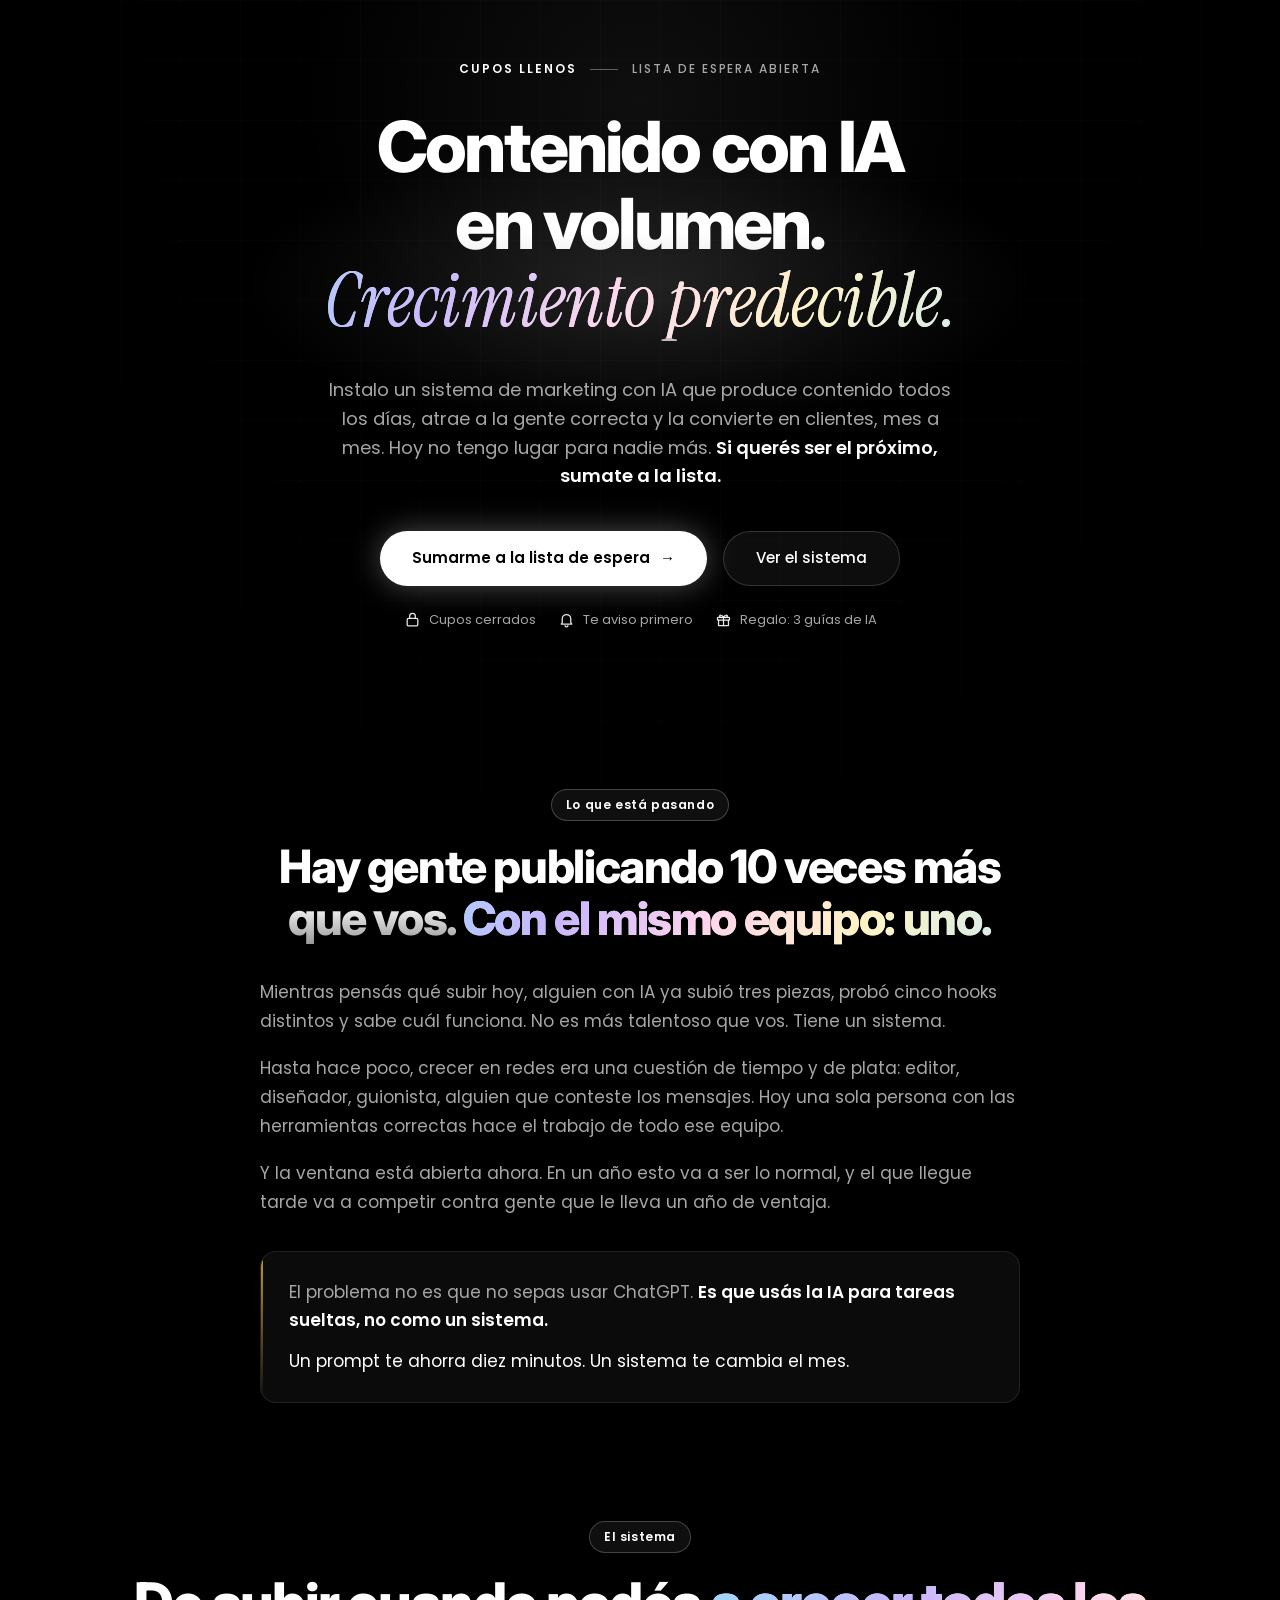
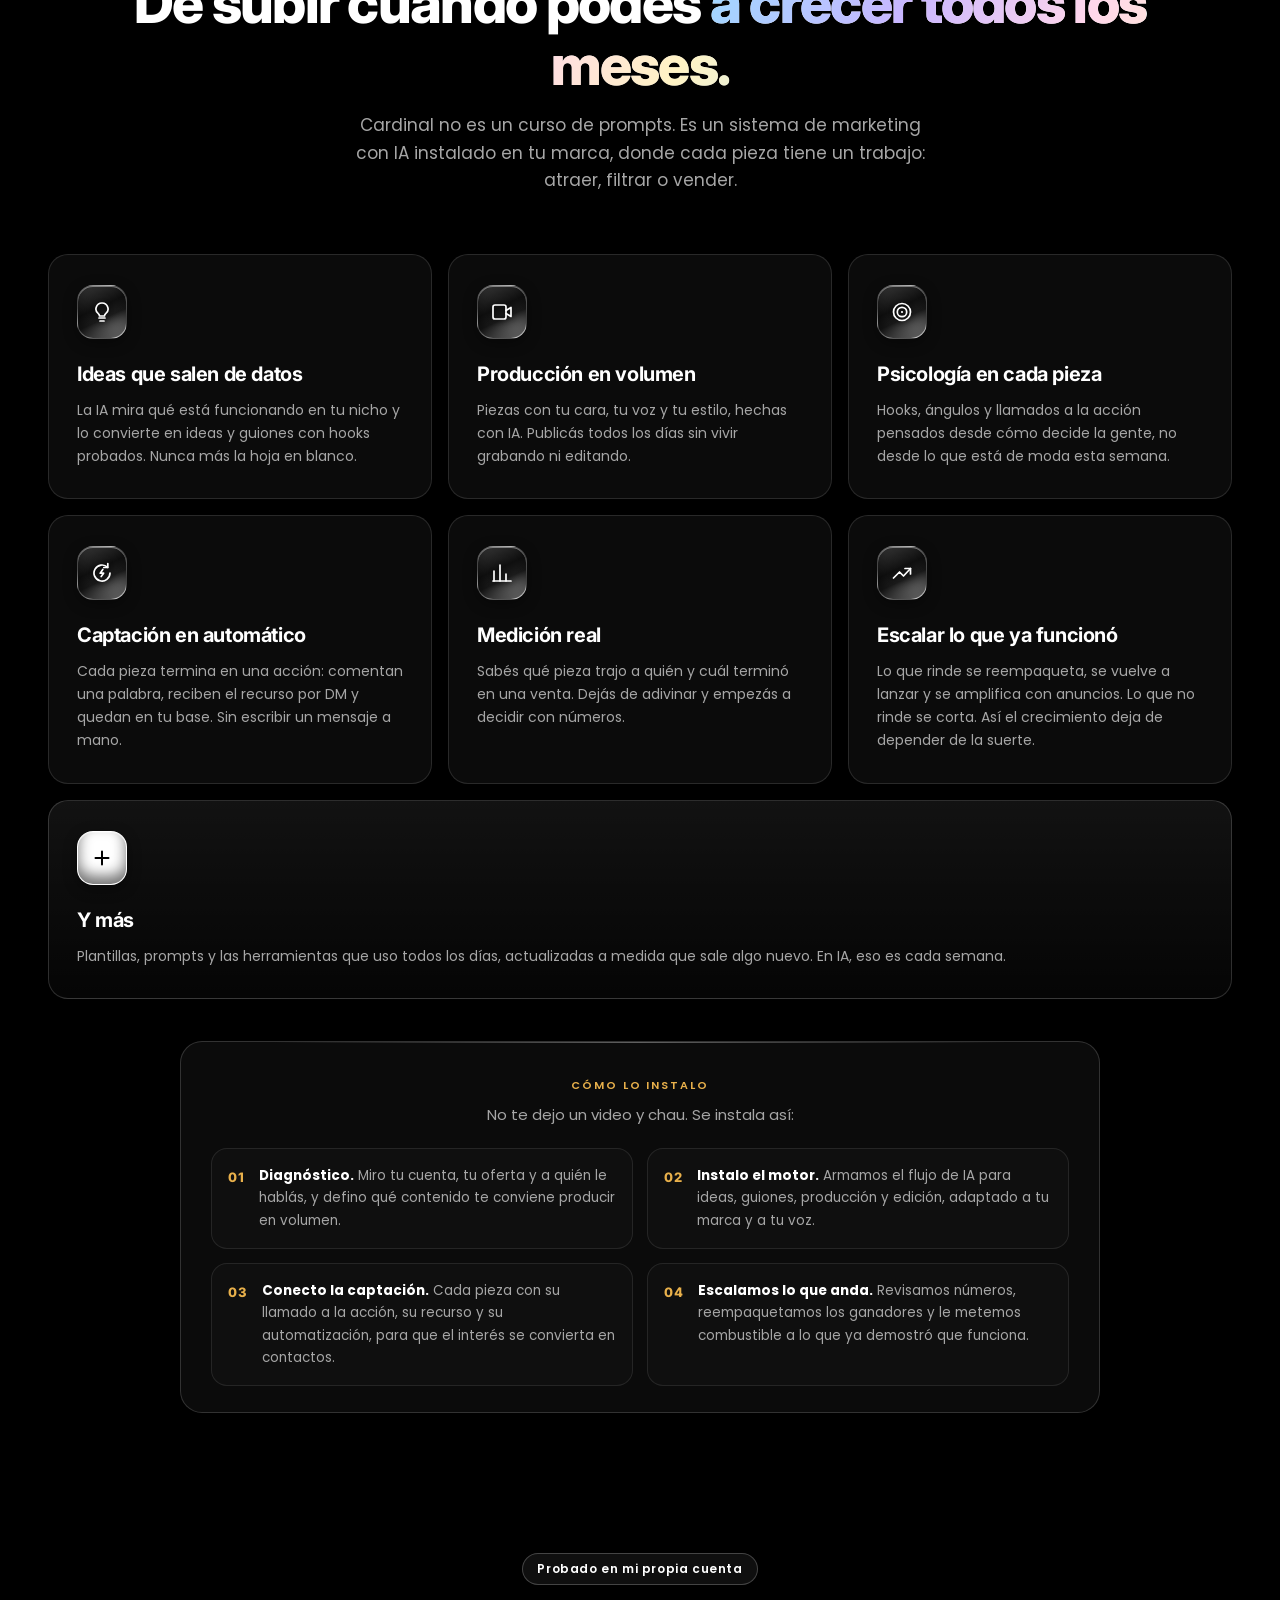
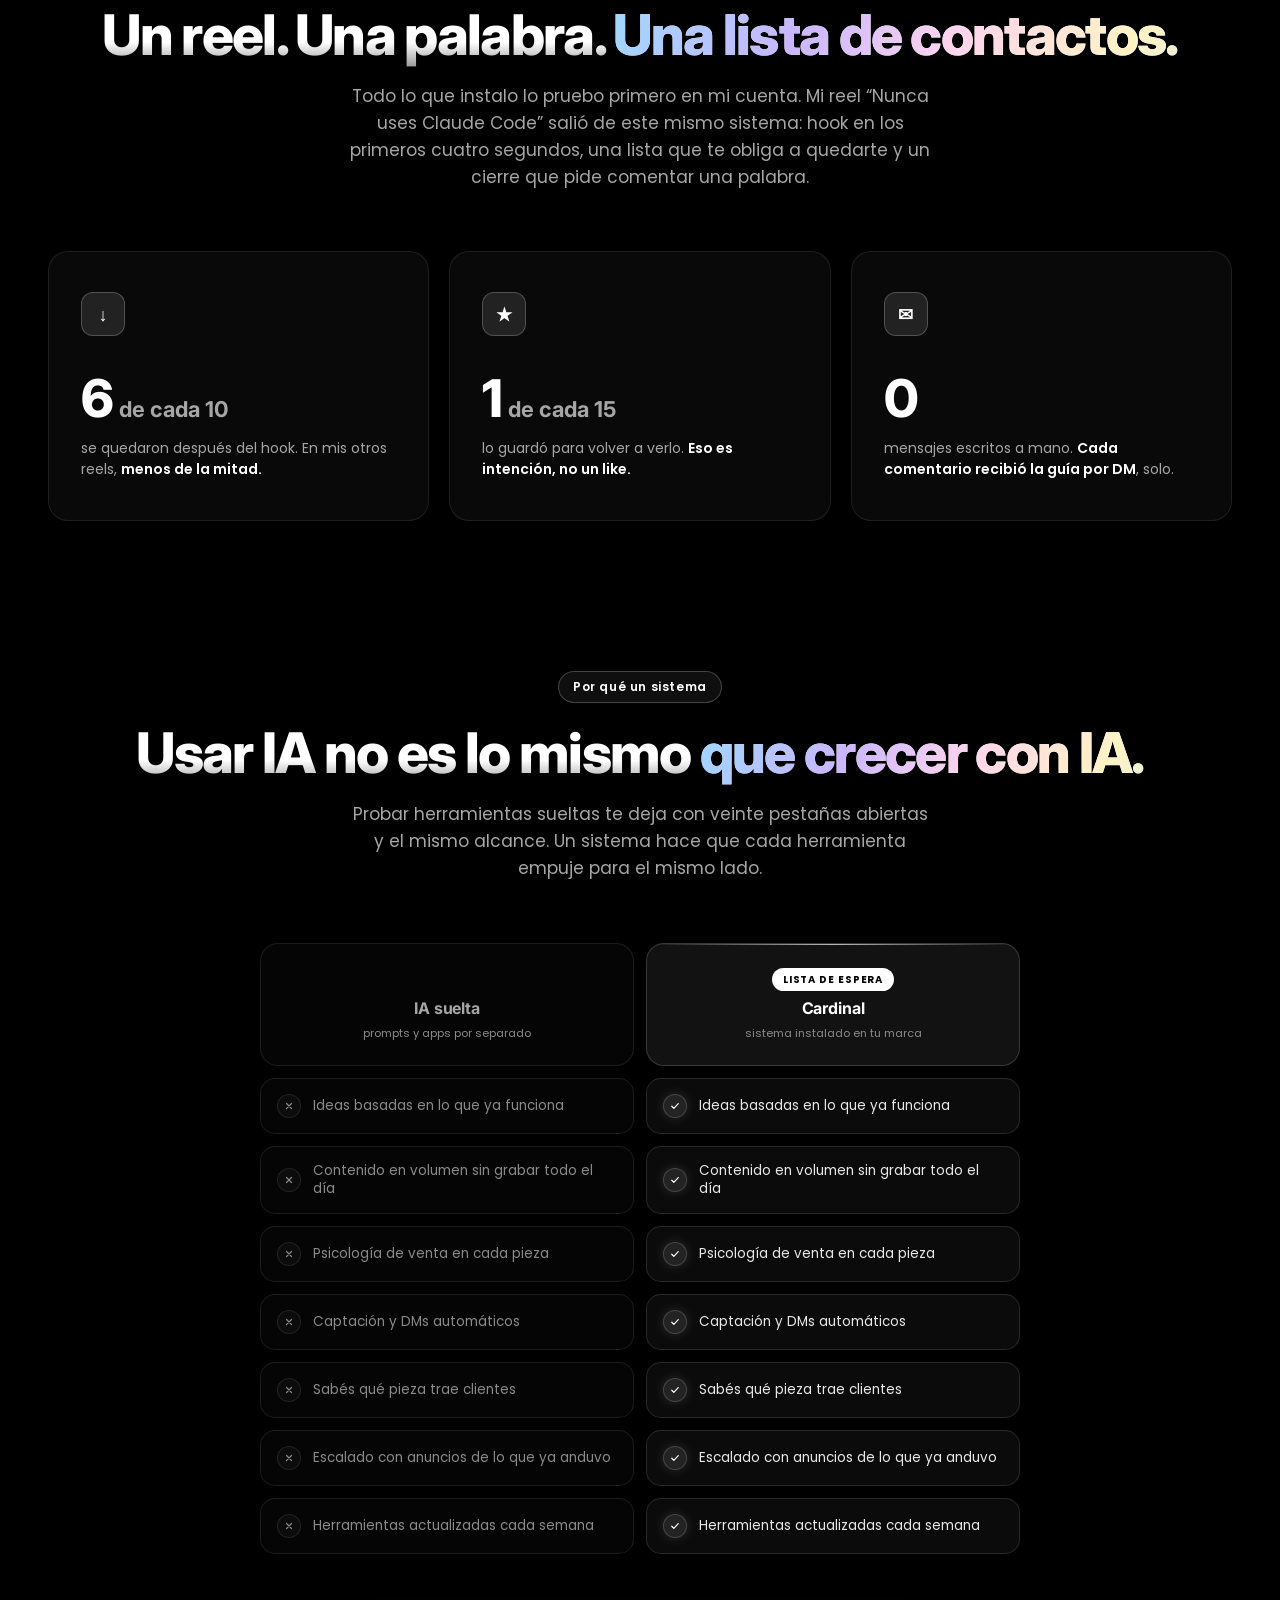
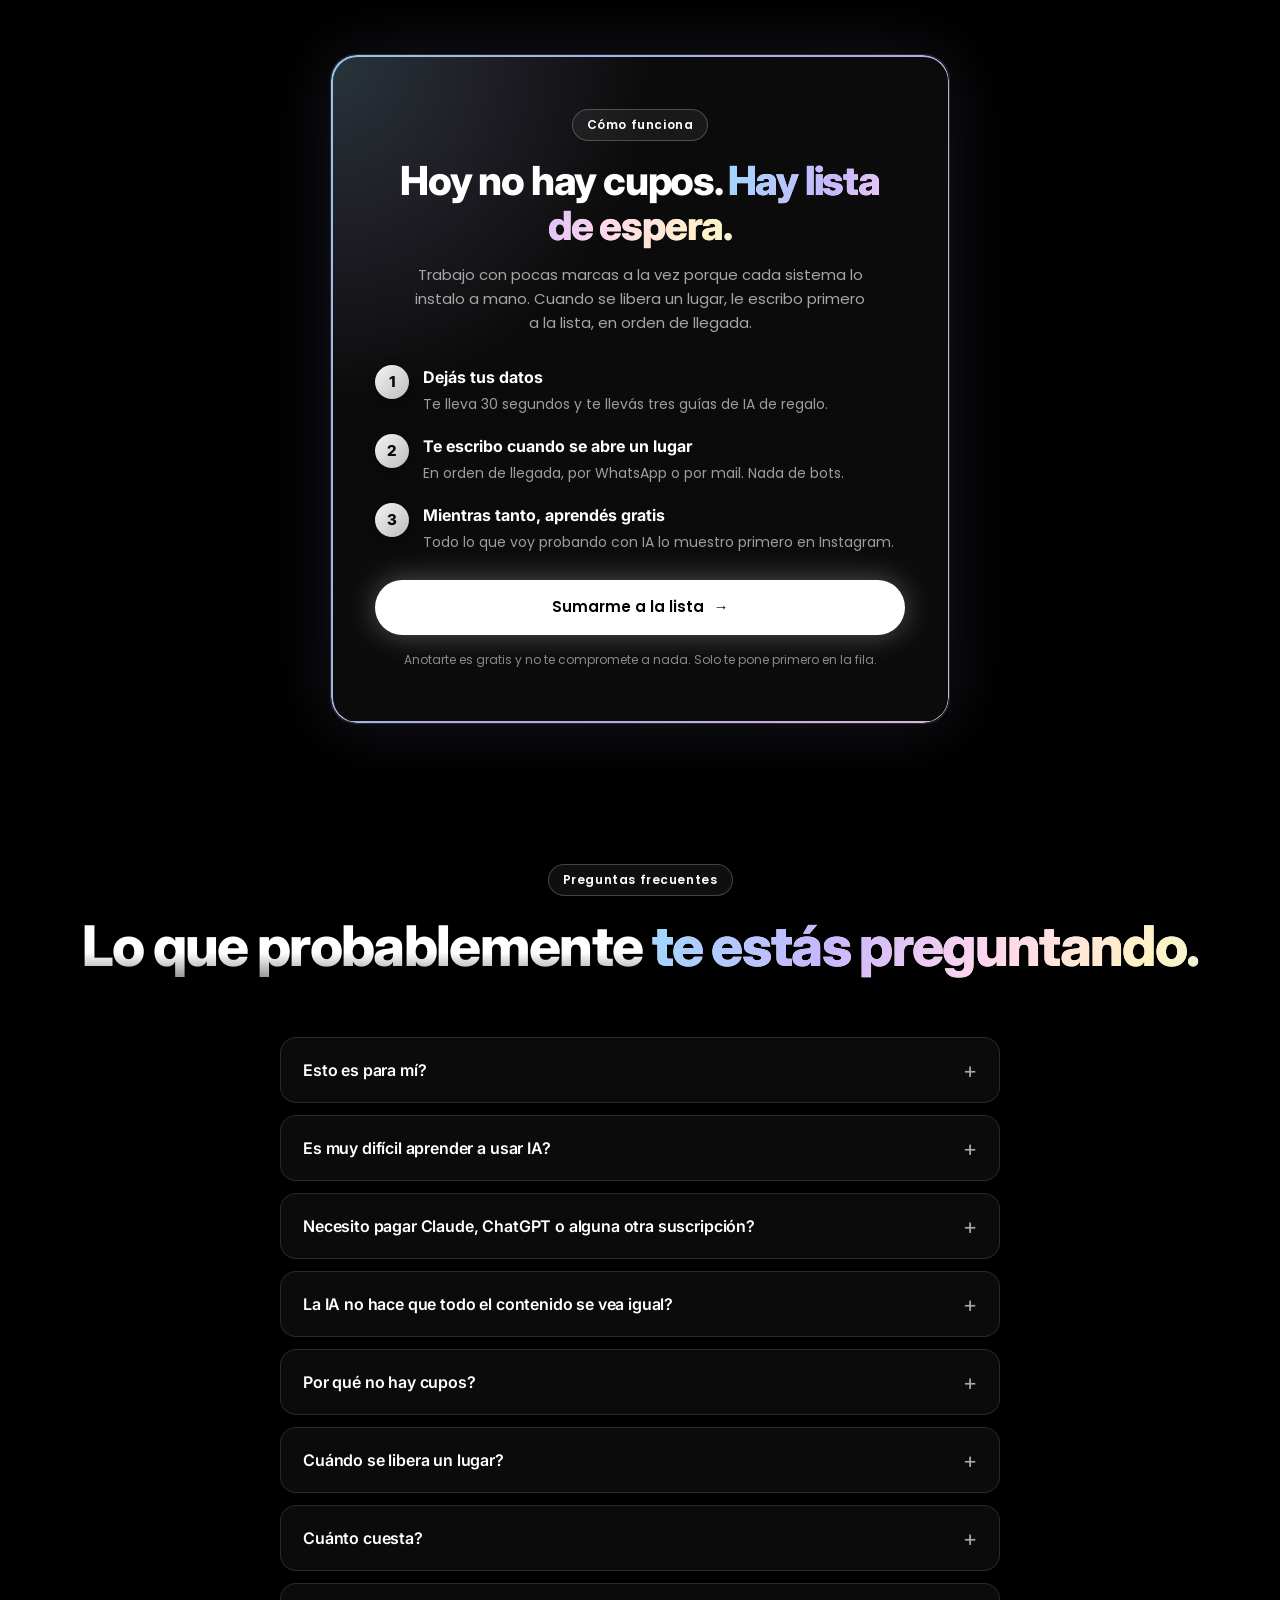
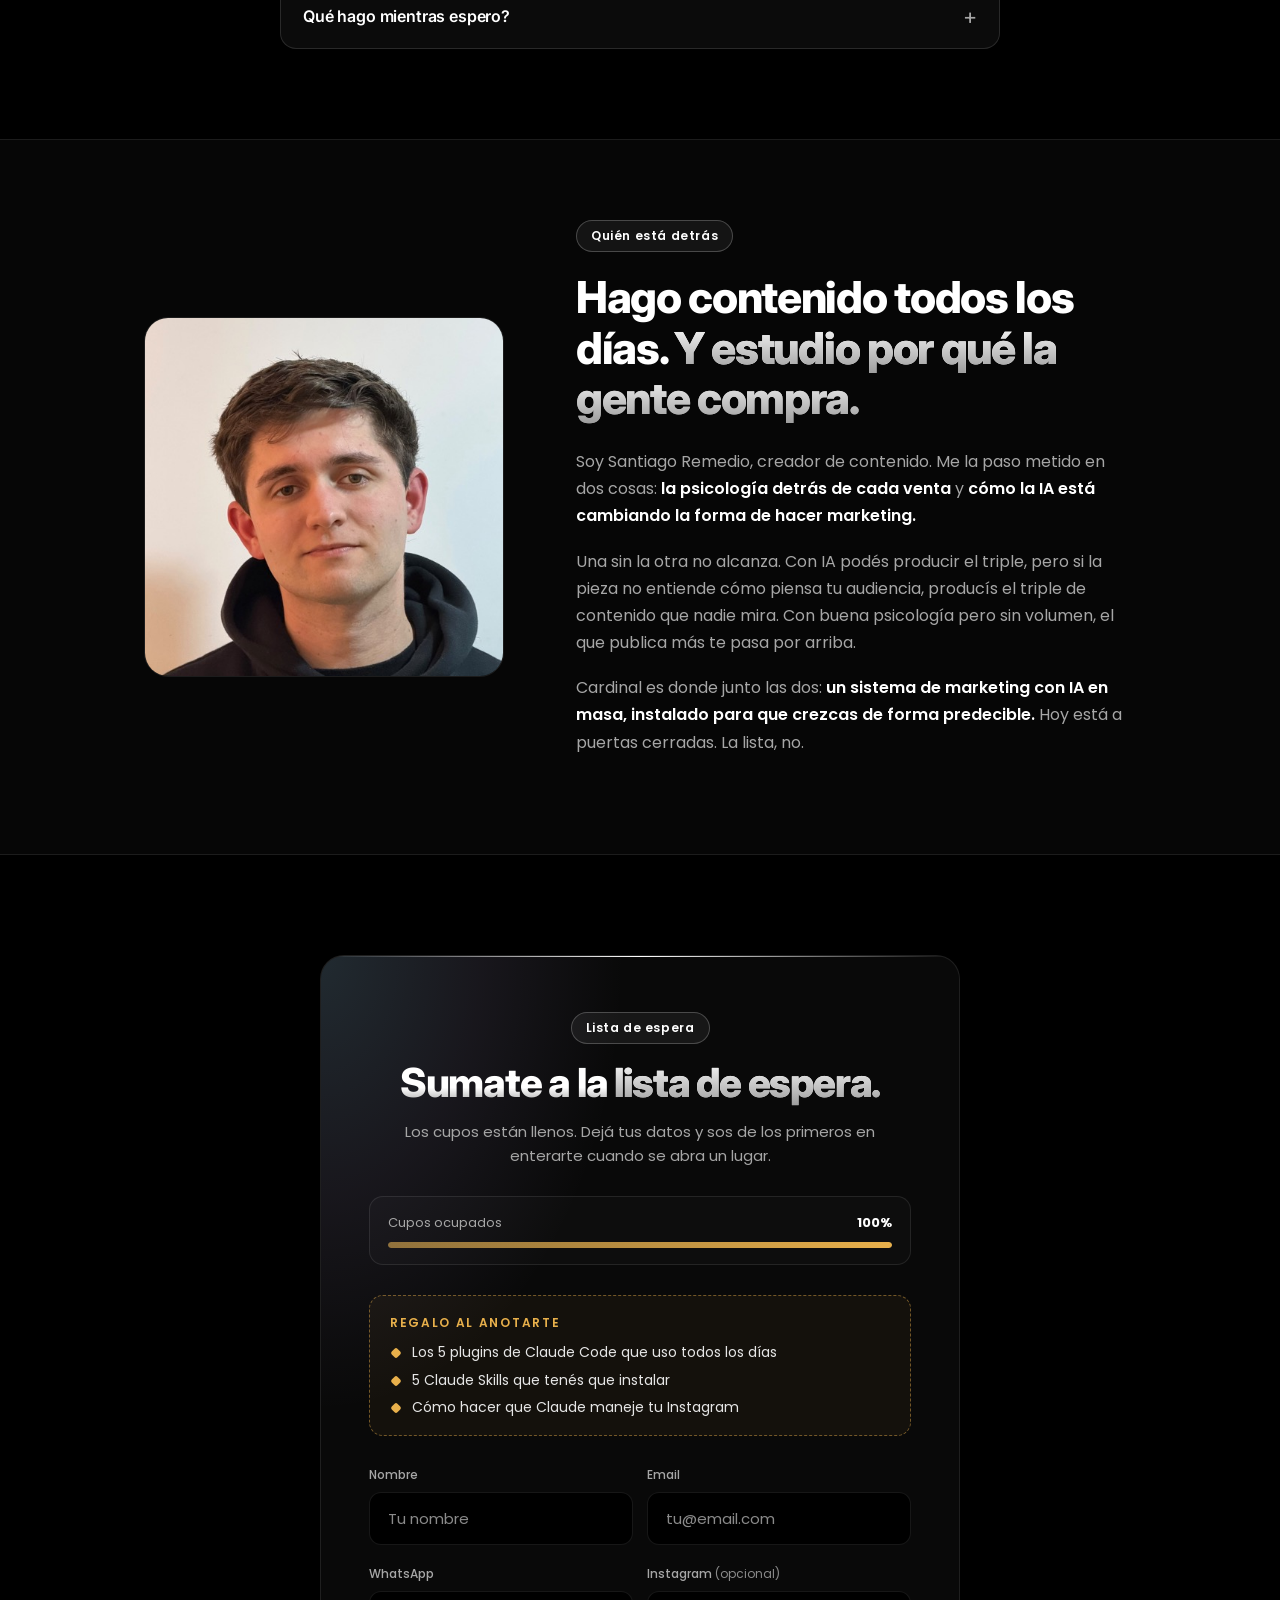
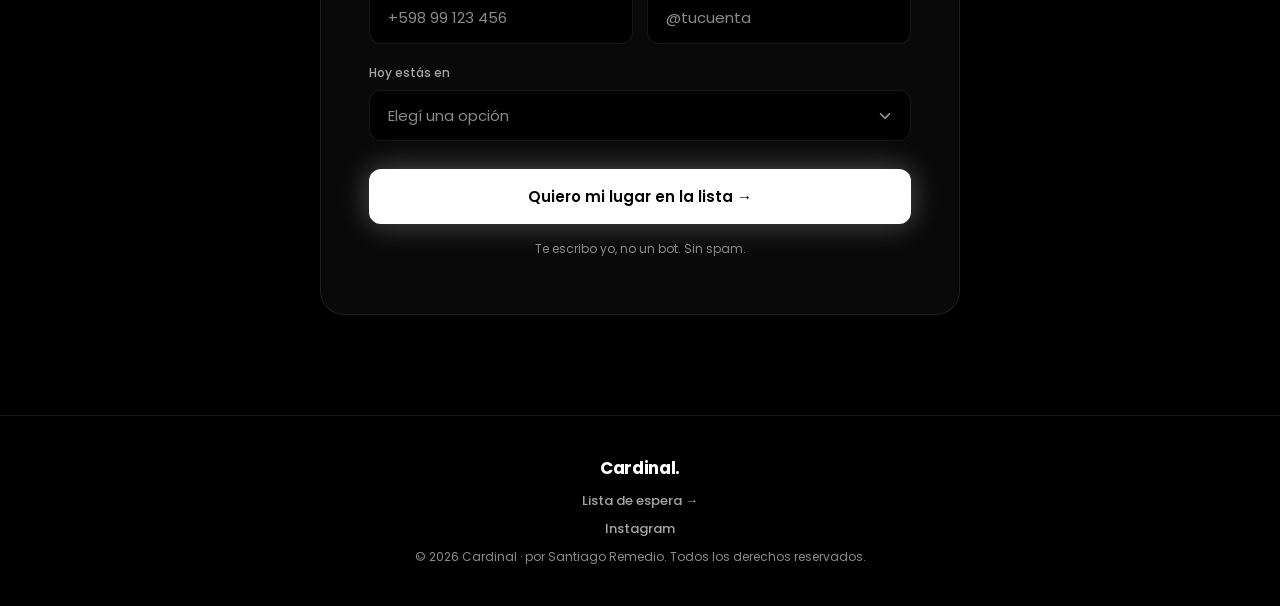
==== commit a899ae08: "Quién está detrás: foto de perfil, marco cuadrado, sin etiqueta flotante Co-Authored-By: Claude Opus" ====
--- a/index.html
+++ b/index.html
@@ -1353,7 +1353,8 @@
 
 /* Quién está detrás: foto más chica */
 .about-grid{grid-template-columns:minmax(0,360px) minmax(0,560px);justify-content:center;gap:72px;}
-.about-img{max-width:360px;}
+.about-img{max-width:360px;aspect-ratio:1/1;}
+.about-img img{object-position:center 30%;}
 .badge-dot{background:var(--gold);box-shadow:0 0 12px rgba(232,176,75,.8);}
 
 /* Formulario de lista de espera */
@@ -1681,12 +1682,9 @@
     <div class="about-grid">
       <div class="about-img-wrap reveal">
         <div class="about-img">
-          <img src="[data-uri]" alt="Santiago Remedio">
-          <div class="about-img-badge">
-            <div class="badge-dot"></div>
-            <div class="badge-text">Creador de contenido · IA</div>
-          </div>
+          <img src="[data-uri]" alt="Santiago Remedio">
         </div>
+
       </div>
       <div class="about-content reveal">
         <div class="section-eyebrow">Quién está detrás</div>
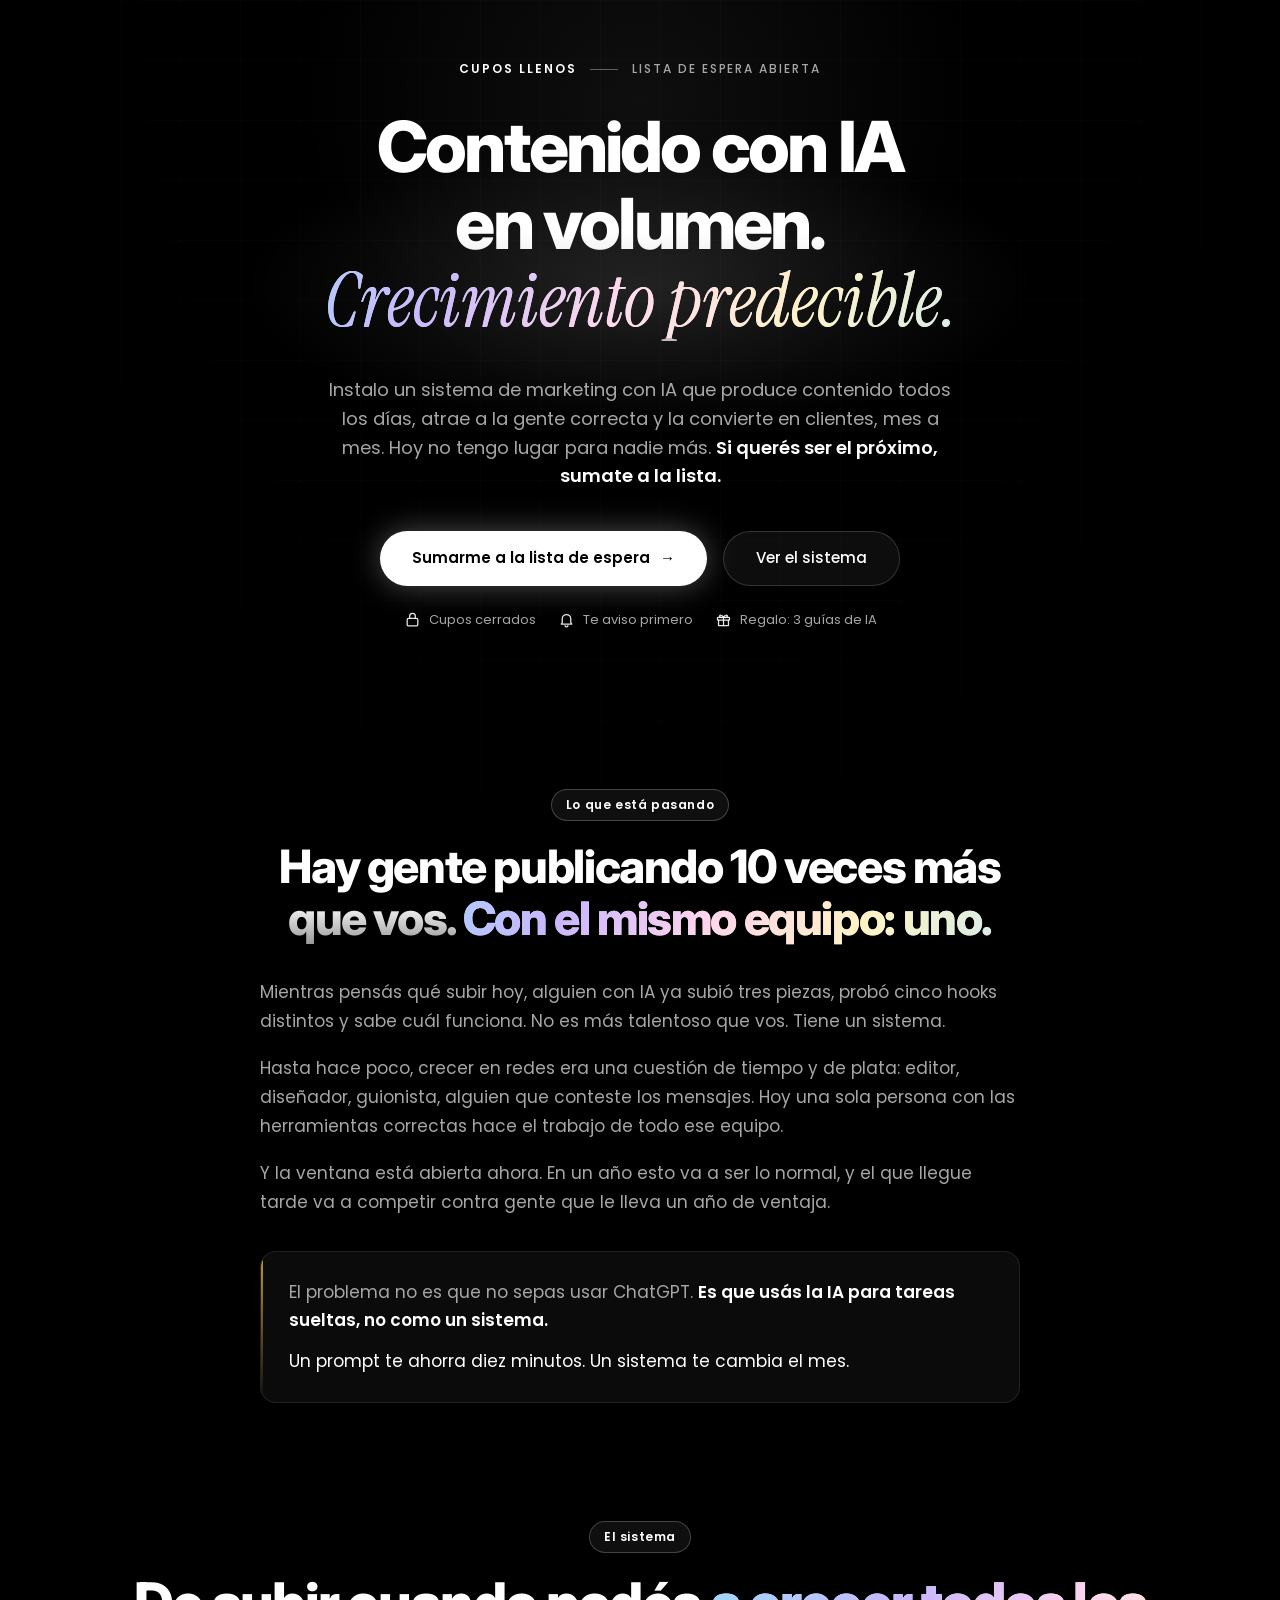
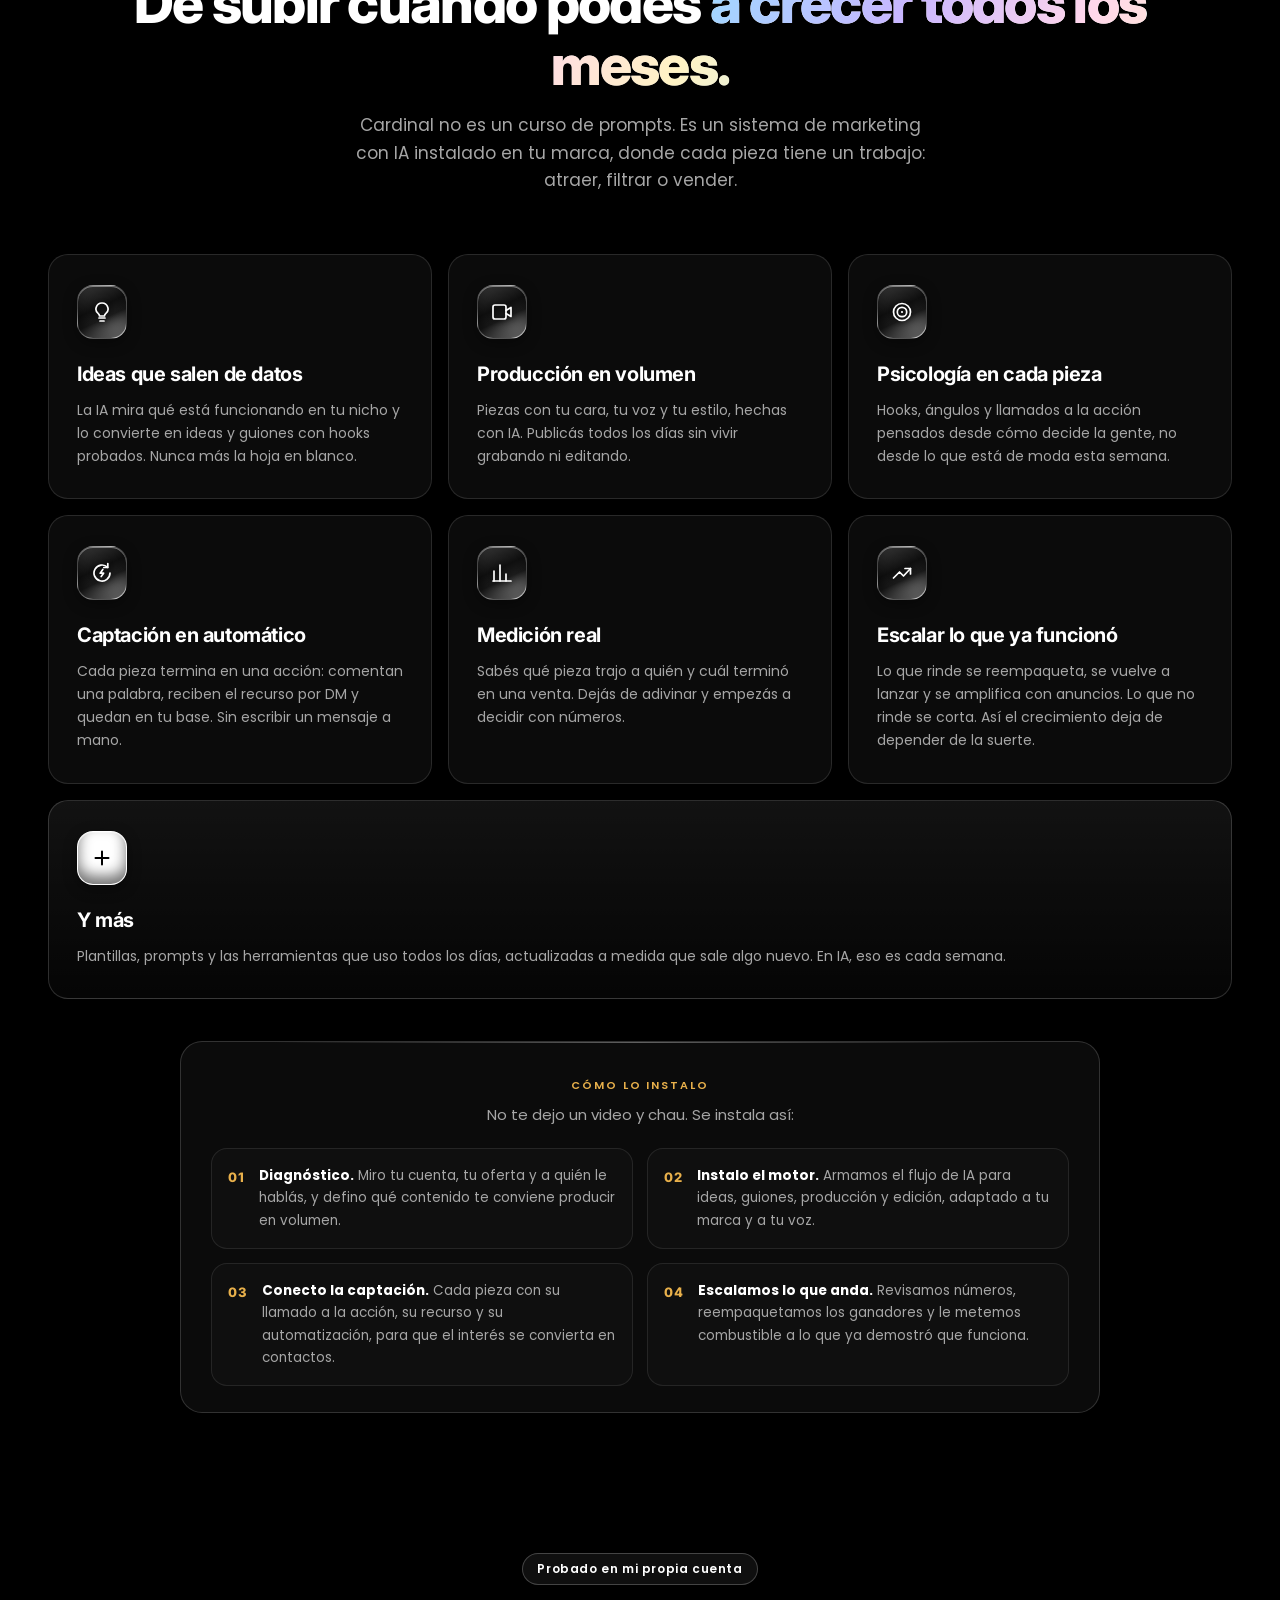
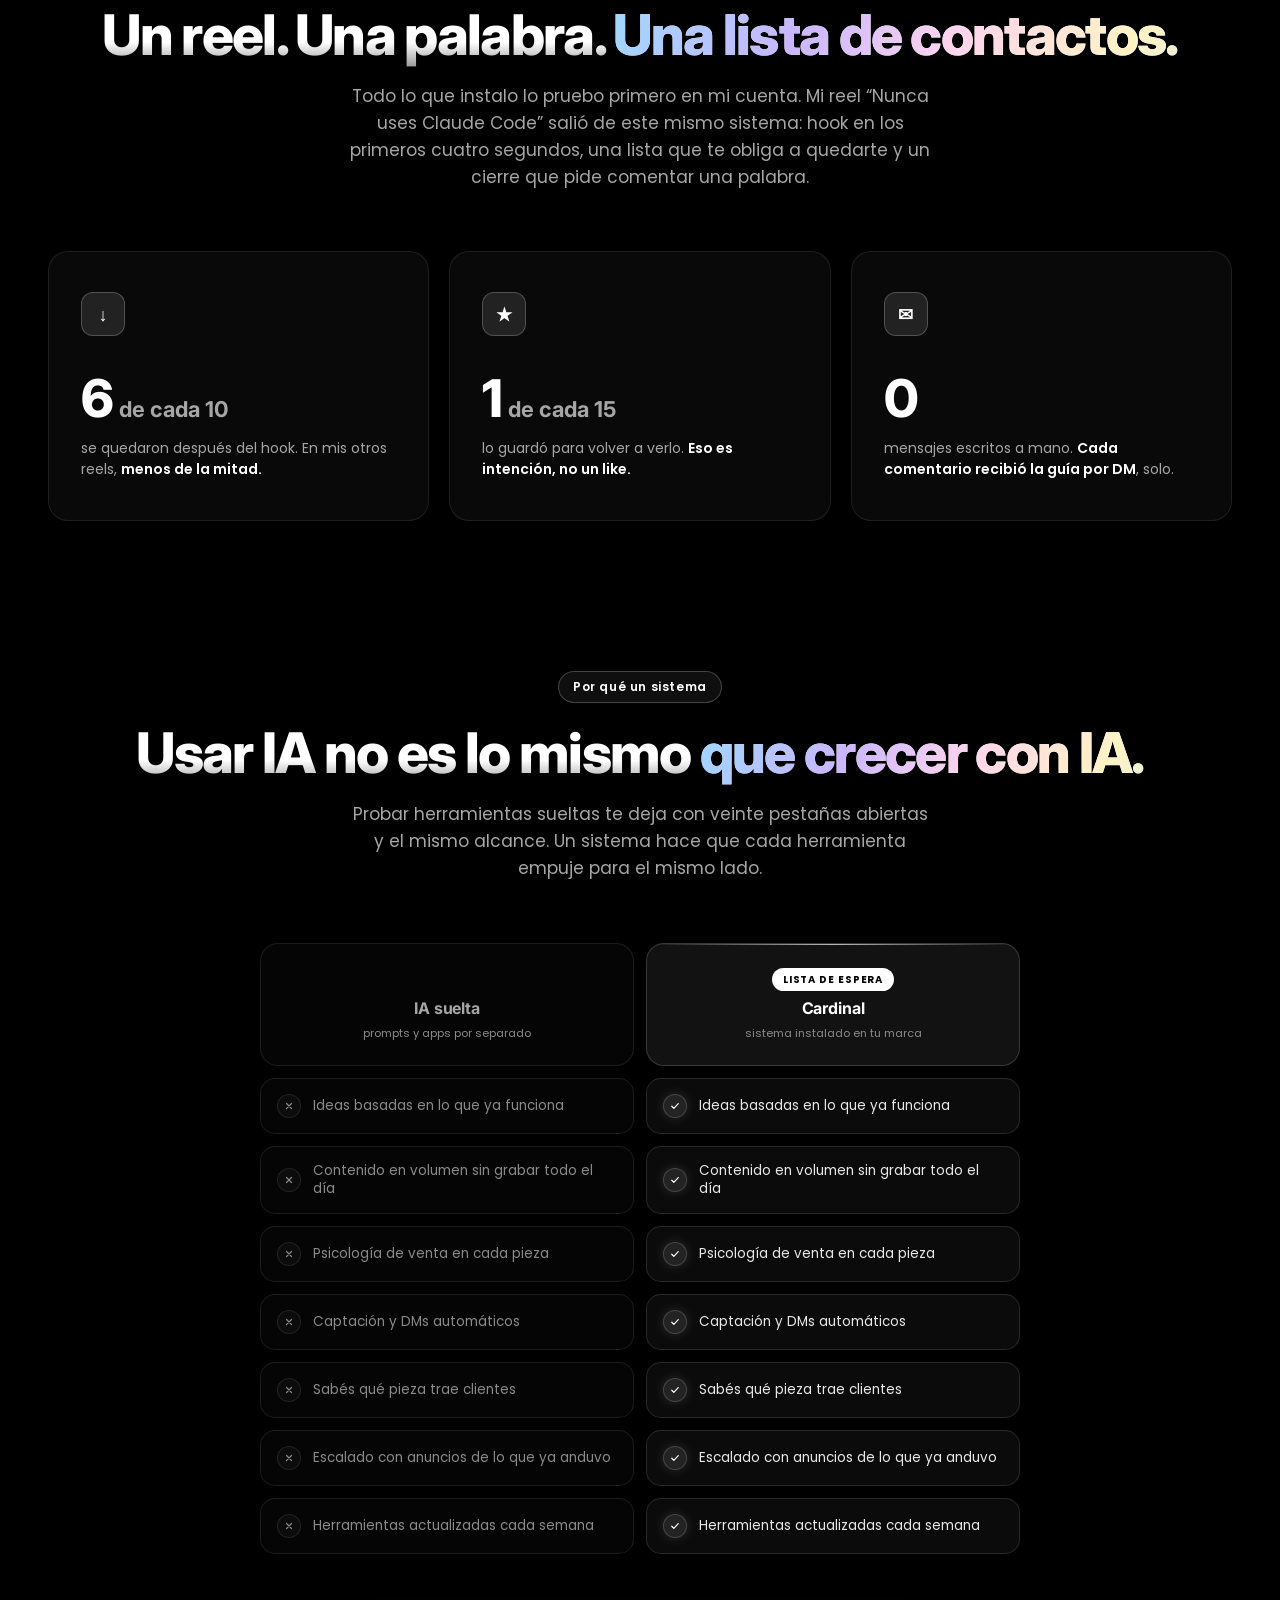
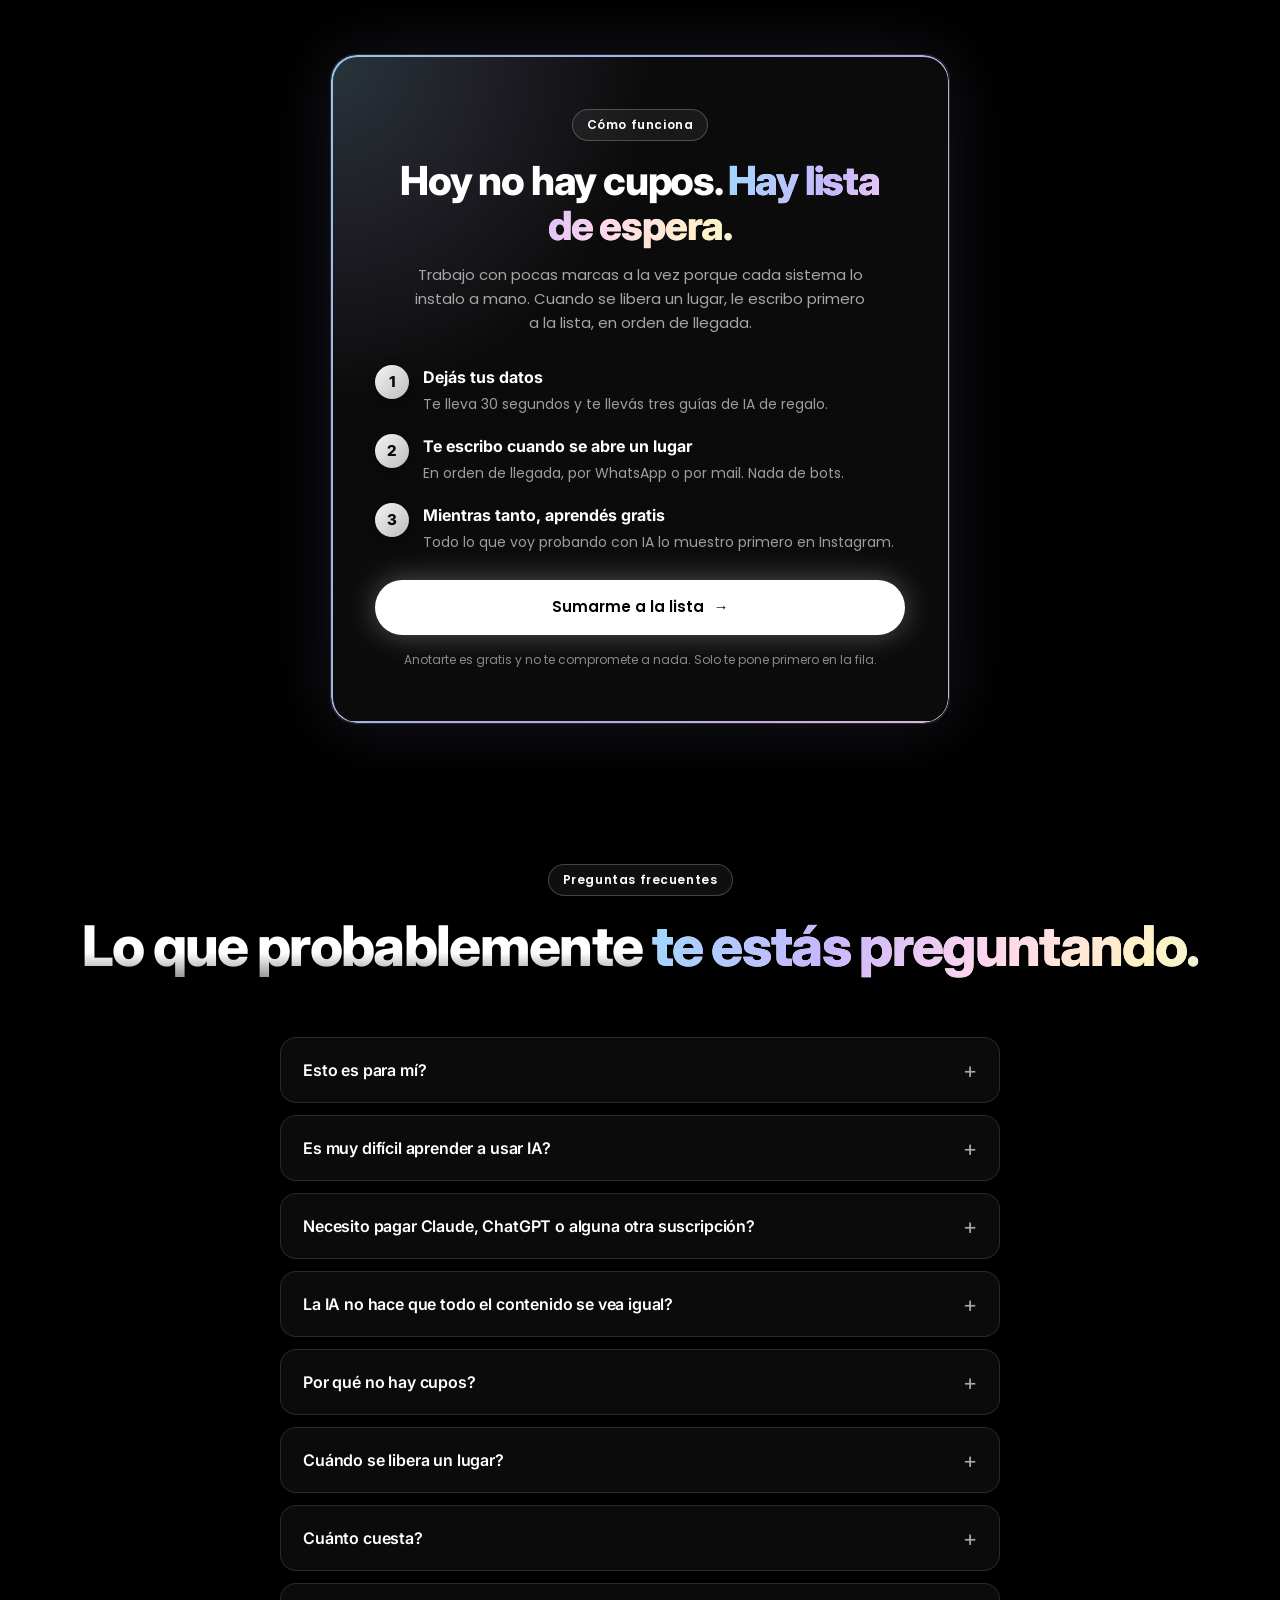
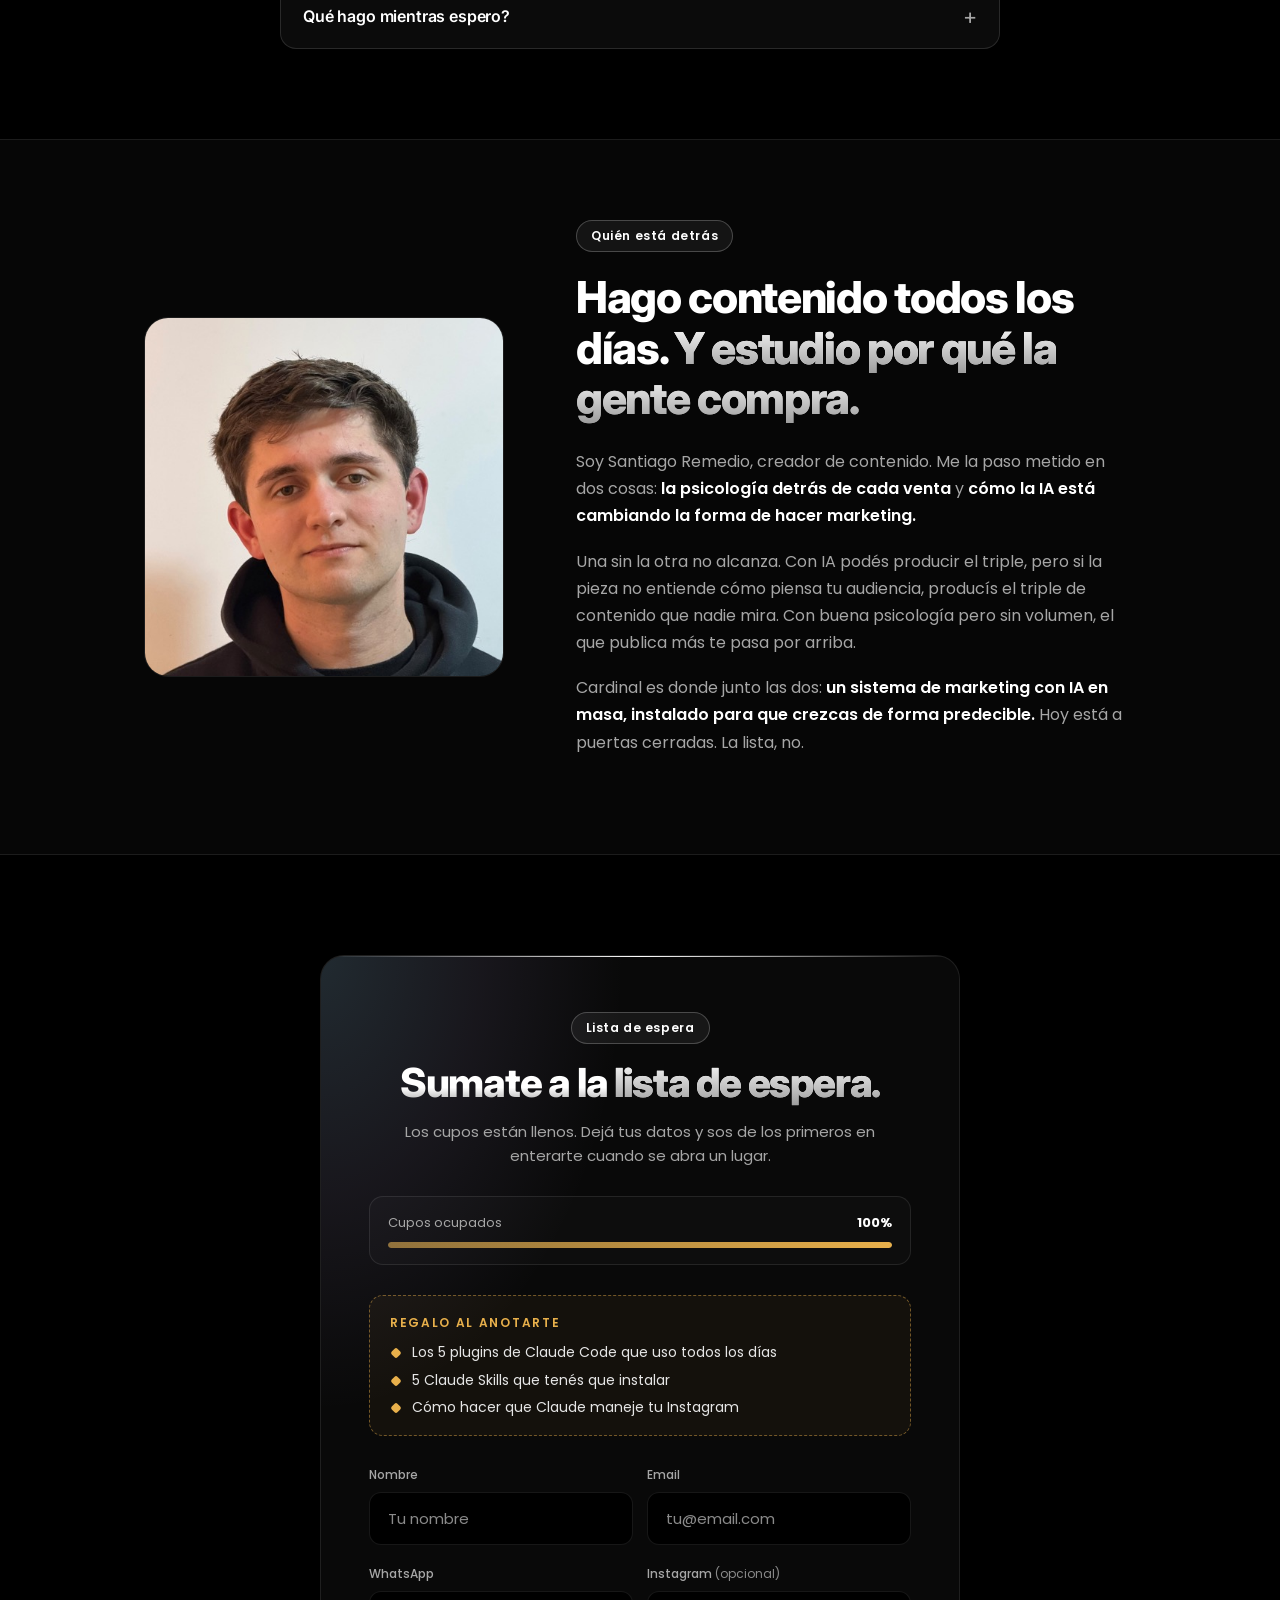
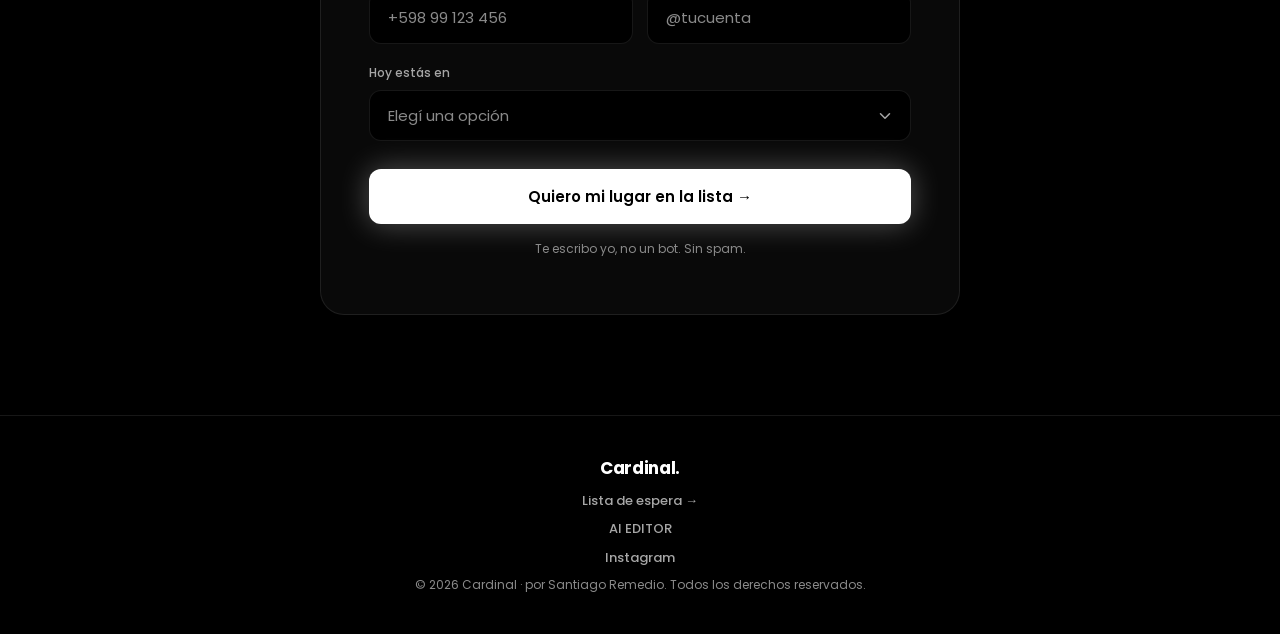
==== commit 812d0fdc: "AI EDITOR: rediseño con el chasis de la marca y puente a Cardinal Landing /aieditor: fondo negro, bo" ====
--- a/index.html
+++ b/index.html
@@ -1390,6 +1390,8 @@
 .success-link:hover{border-color:var(--border-neon);background:var(--glass-strong);}
 .success-link span{color:var(--gold);font-weight:600;font-size:13px;white-space:nowrap;}
 .form-success .btn-primary{margin-top:6px;}
+.success-link--aie{display:flex;margin:4px 0 0;text-align:left;border-color:rgba(201,182,255,.45);}
+.success-link--aie span{color:#c9b6ff;}
 
 @media (max-width:900px){
   .about-grid{grid-template-columns:1fr;gap:32px;justify-items:center;}
@@ -1768,7 +1770,9 @@
           <a class="success-link" href="https://drive.google.com/file/d/1VRZCAv8kRDeuOYiHlMrjzCrzK9yyw50S/view" target="_blank" rel="noopener">5 Claude Skills <span>Abrir guía ↗</span></a>
           <a class="success-link" href="https://drive.google.com/file/d/16Gq2iEFmBncrLvzrsHRWdAgMEaEEVz51/view" target="_blank" rel="noopener">Claude maneja tu Instagram <span>Abrir guía ↗</span></a>
         </div>
-        <p>Y seguime en Instagram, que todo lo que pruebo con IA lo muestro ahí primero.</p>
+        <p>Y mientras esperás, podés empezar por la herramienta con la que edito mis reels:</p>
+        <a href="https://santiagoremedio.com/aieditor" class="success-link success-link--aie">AI EDITOR · mi editor de video con IA <span>$20 · pago único</span></a>
+        <p style="margin-top:22px">Seguime en Instagram, que todo lo que pruebo con IA lo muestro ahí primero.</p>
         <a href="https://www.instagram.com/santiremedio/" target="_blank" rel="noopener" class="btn-primary">Seguir a @santiremedio <span>→</span></a>
       </div>
     </div>
@@ -1778,6 +1782,7 @@
 <footer>
   <div class="footer-logo">Cardinal<span>.</span></div>
   <a href="#lista" class="footer-link">Lista de espera →</a>
+  <a href="https://santiagoremedio.com/aieditor" class="footer-link">AI EDITOR</a>
   <a href="https://www.instagram.com/santiremedio/" target="_blank" rel="noopener" class="footer-link">Instagram</a>
   <div class="footer-copy">© 2026 Cardinal · por Santiago Remedio. Todos los derechos reservados.</div>
 </footer>
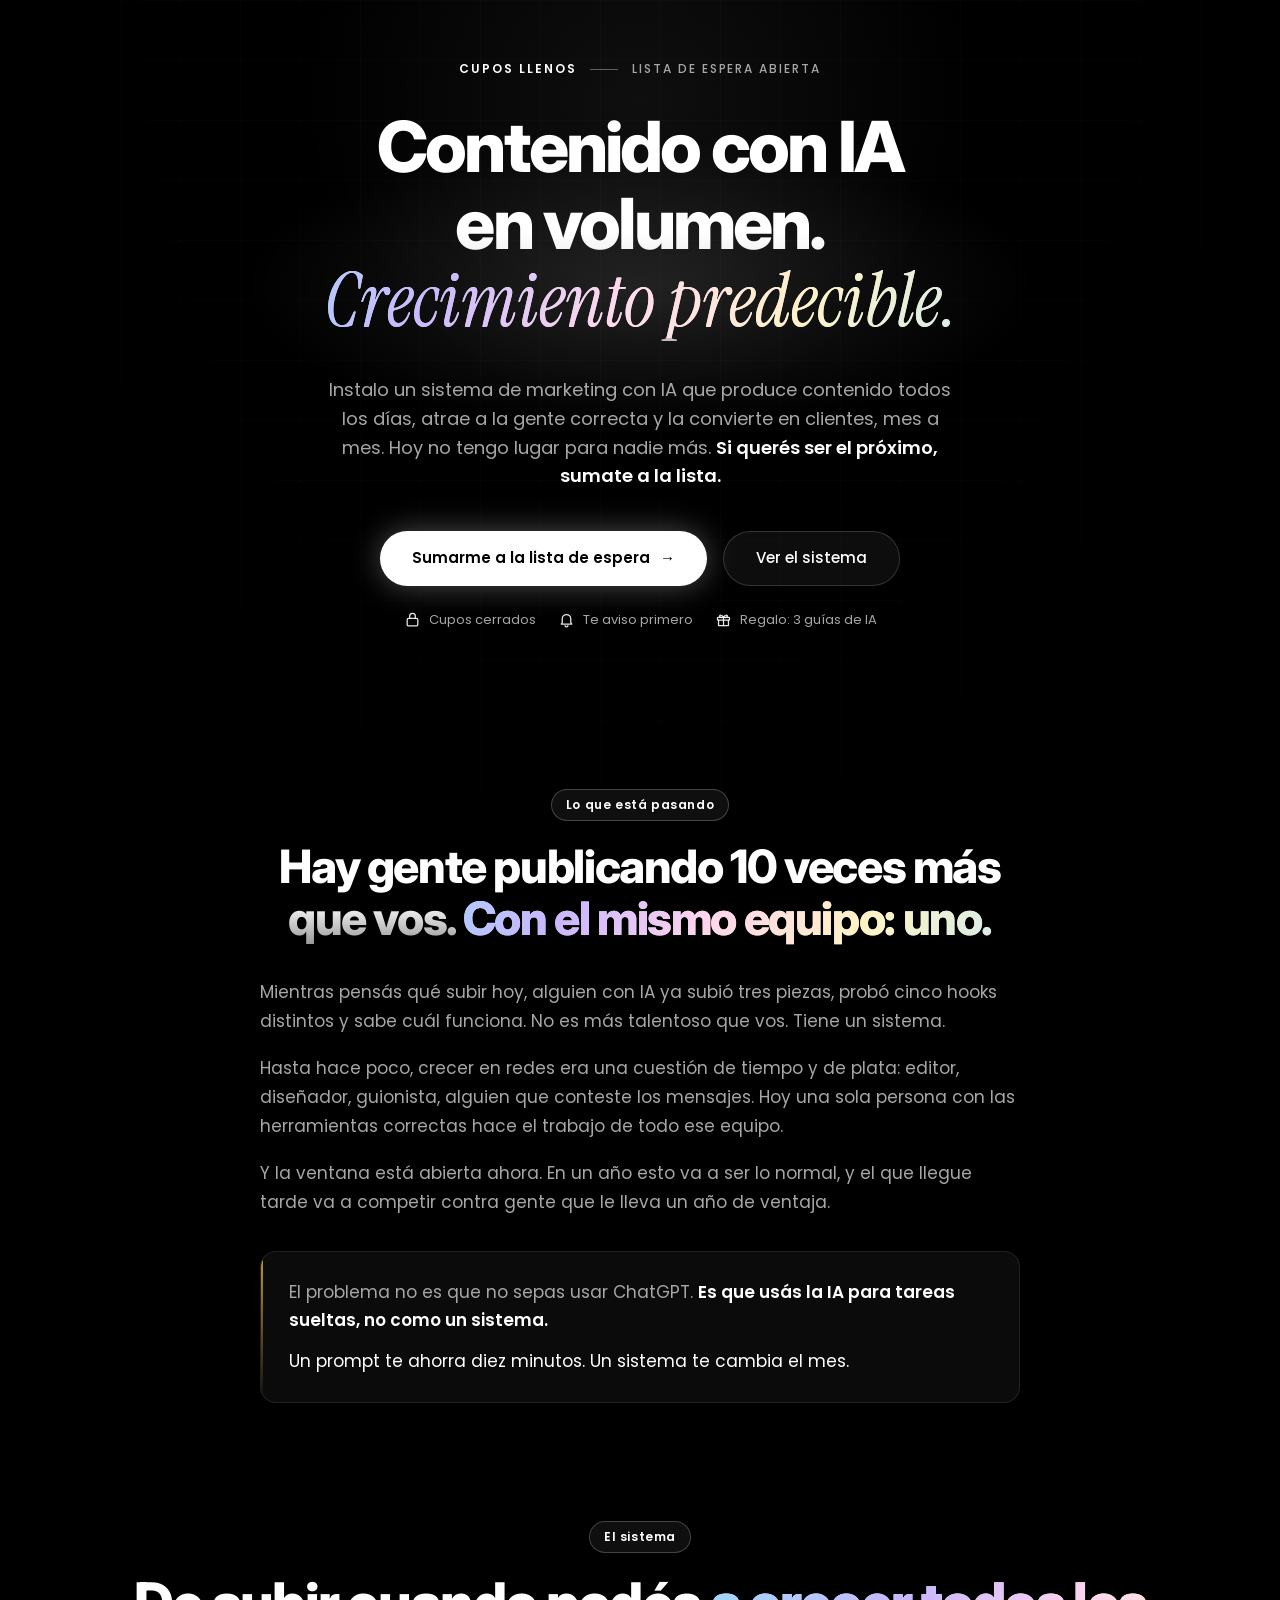
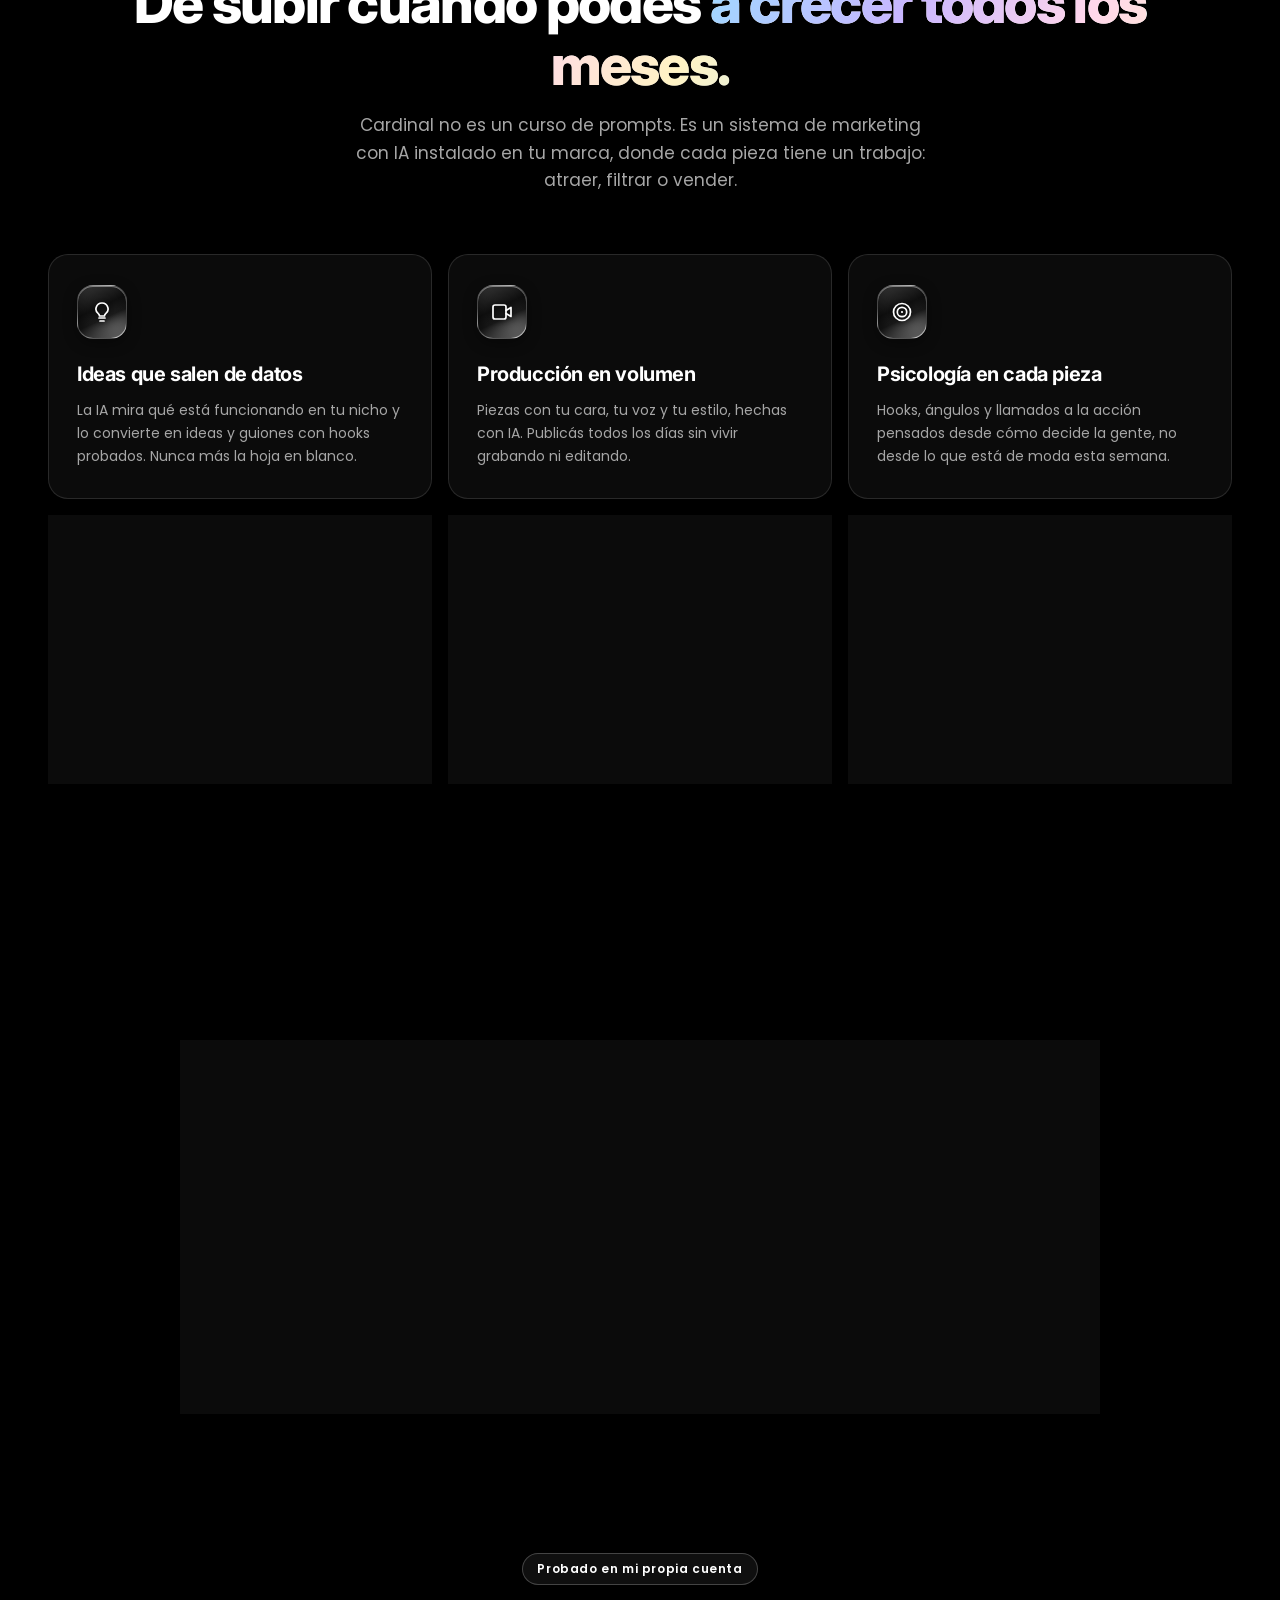
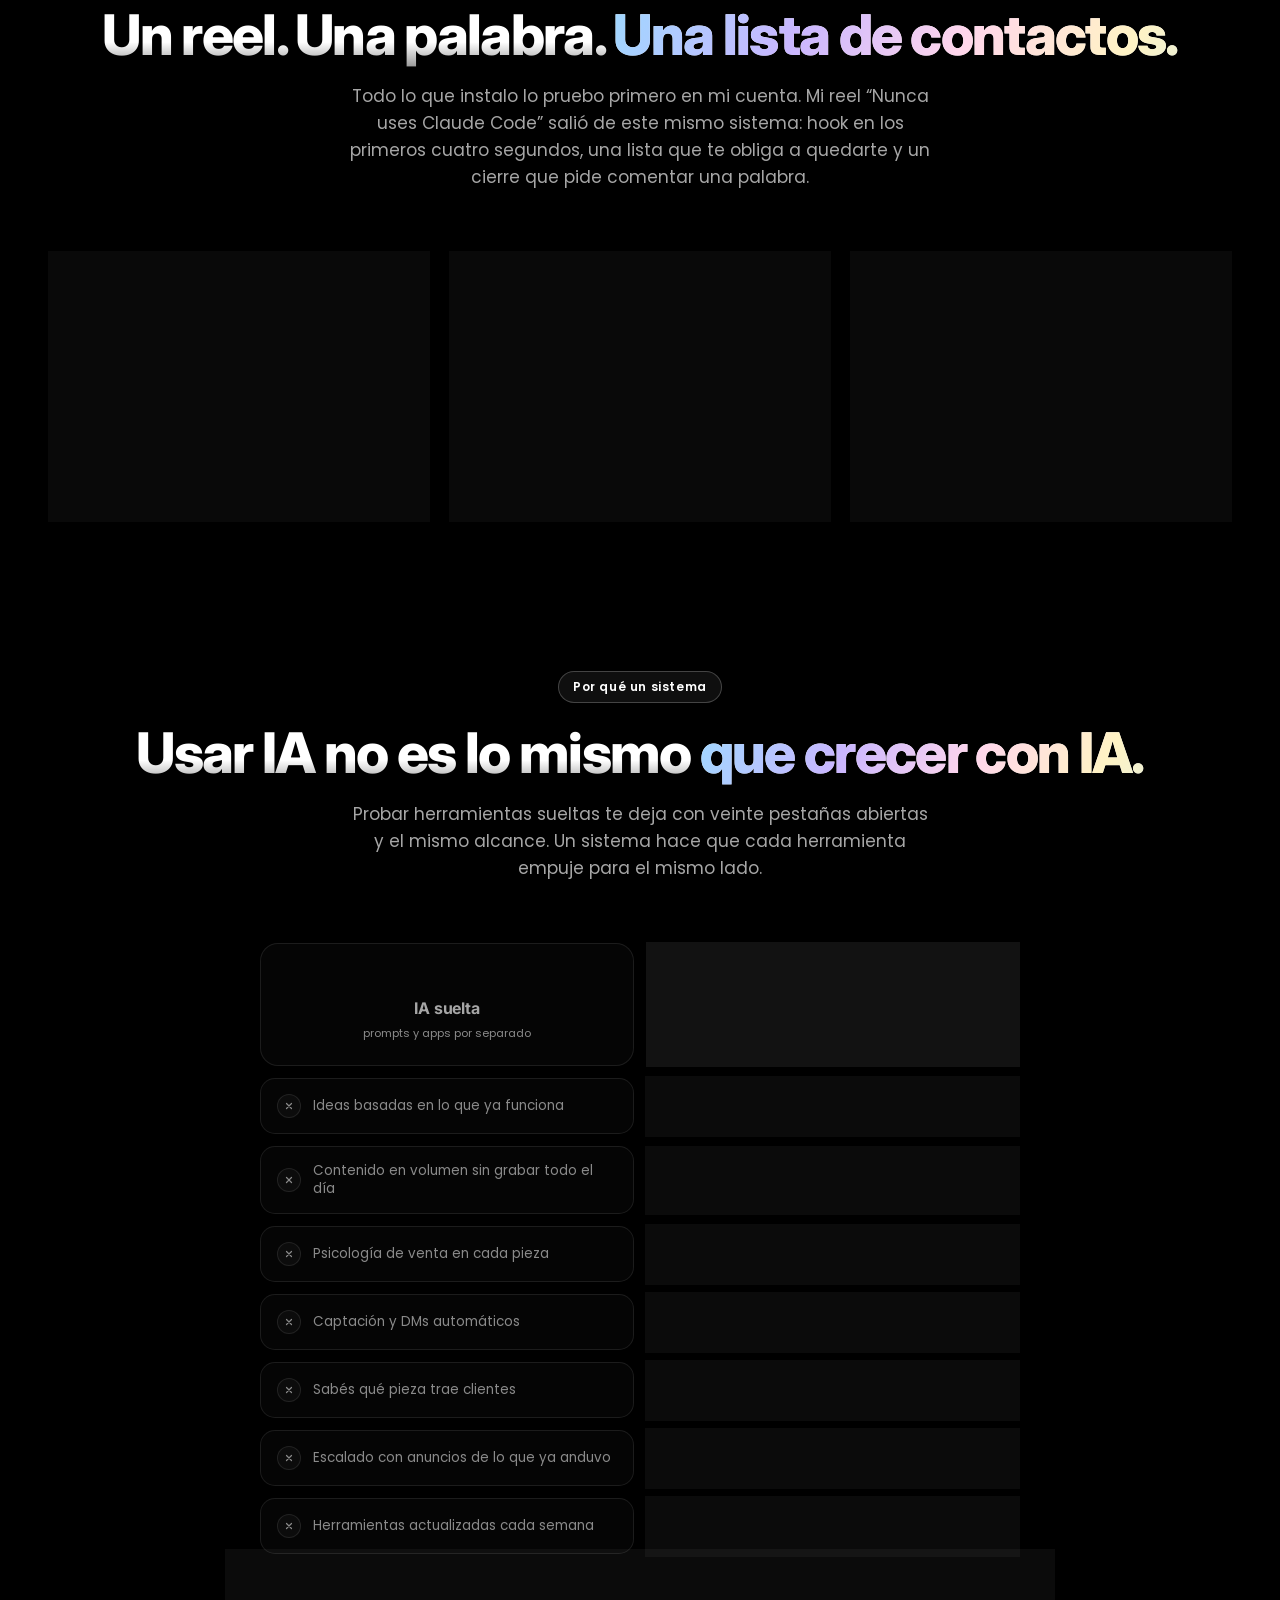
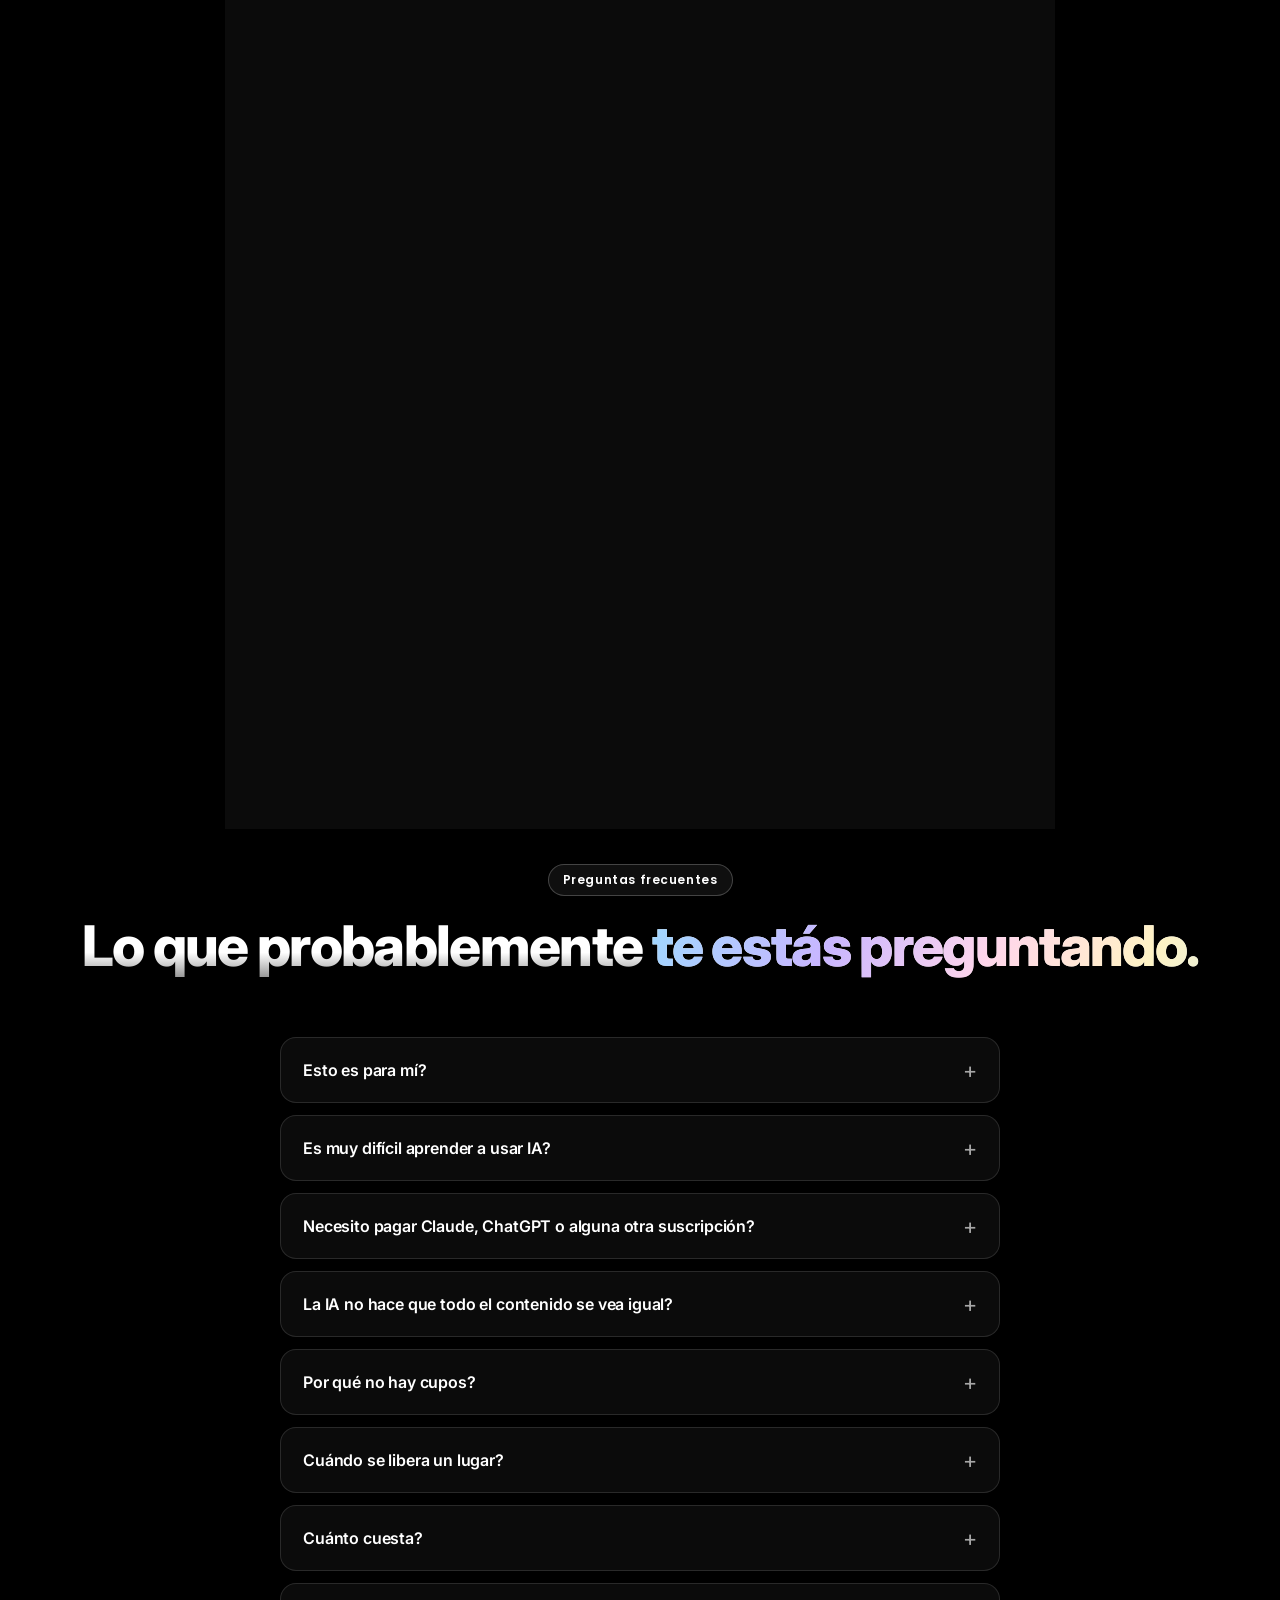
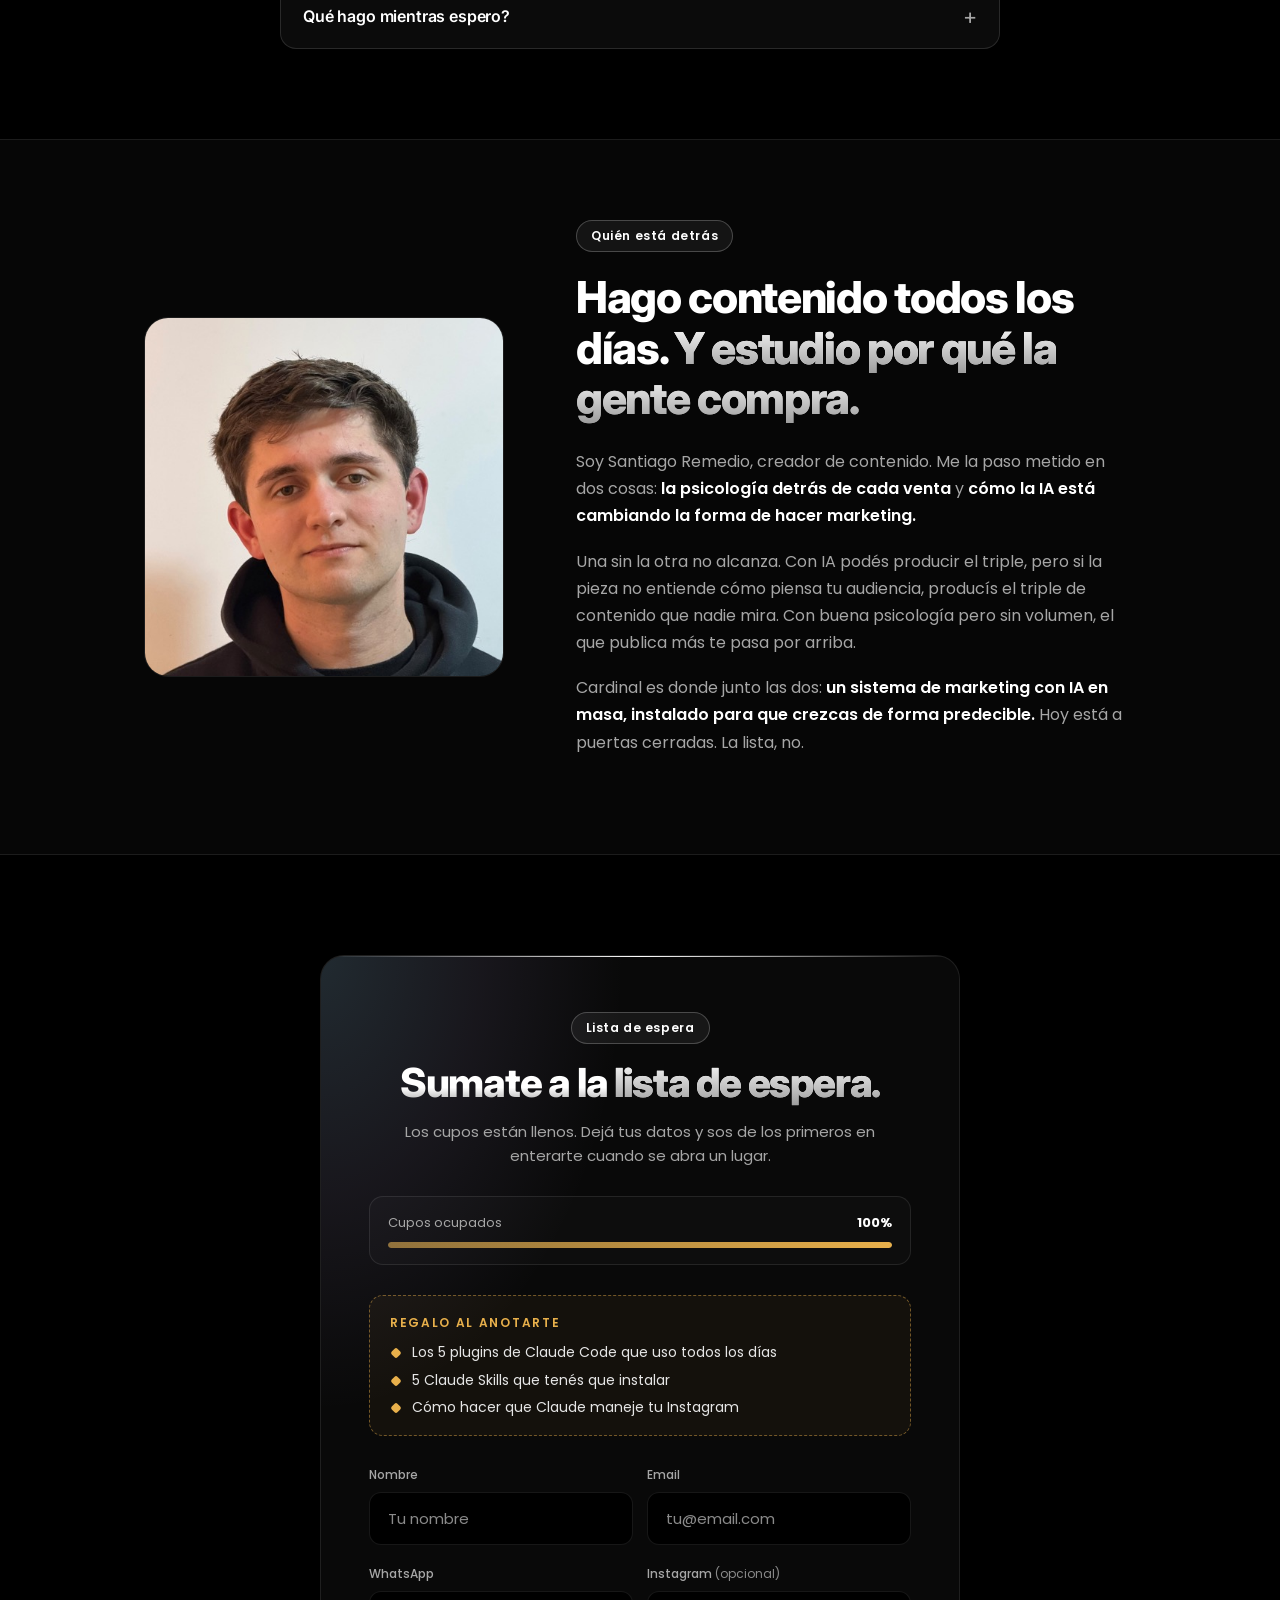
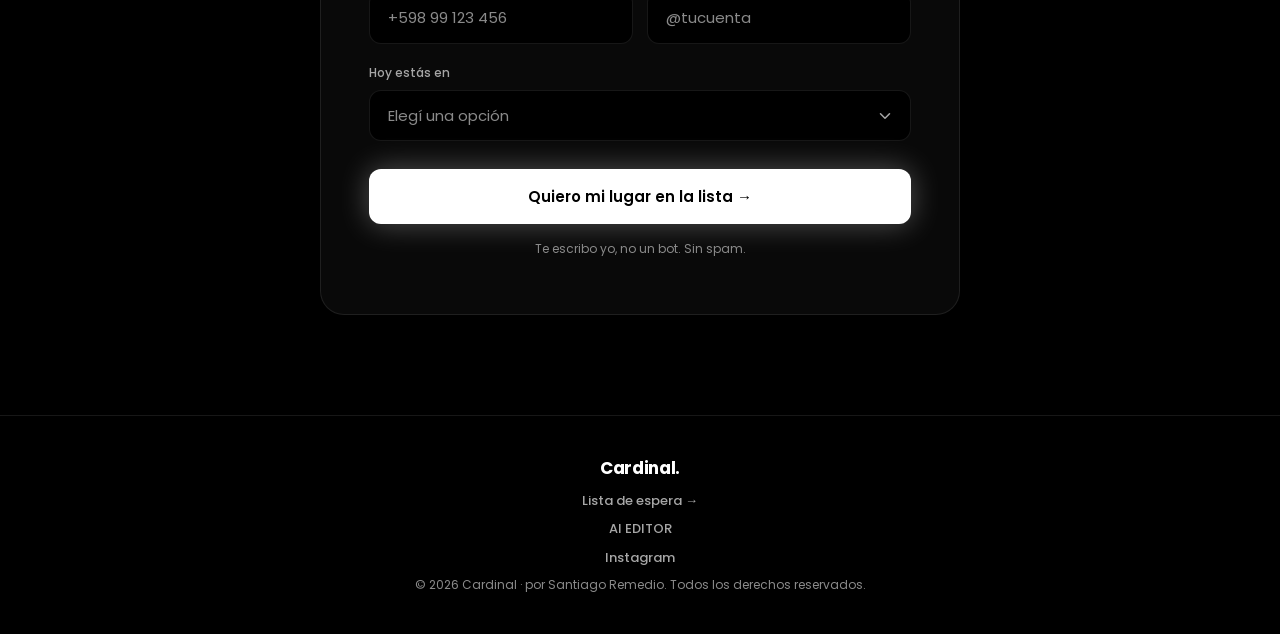
==== commit 3f7be9e9: "AI EDITOR: precio de $20 a $49 Actualiza el precio en config.js, los fallbacks de app.js, los meta t" ====
--- a/index.html
+++ b/index.html
@@ -1771,7 +1771,7 @@
           <a class="success-link" href="https://drive.google.com/file/d/16Gq2iEFmBncrLvzrsHRWdAgMEaEEVz51/view" target="_blank" rel="noopener">Claude maneja tu Instagram <span>Abrir guía ↗</span></a>
         </div>
         <p>Y mientras esperás, podés empezar por la herramienta con la que edito mis reels:</p>
-        <a href="https://santiagoremedio.com/aieditor" class="success-link success-link--aie">AI EDITOR · mi editor de video con IA <span>$20 · pago único</span></a>
+        <a href="https://santiagoremedio.com/aieditor" class="success-link success-link--aie">AI EDITOR · mi editor de video con IA <span>$49 · pago único</span></a>
         <p style="margin-top:22px">Seguime en Instagram, que todo lo que pruebo con IA lo muestro ahí primero.</p>
         <a href="https://www.instagram.com/santiremedio/" target="_blank" rel="noopener" class="btn-primary">Seguir a @santiremedio <span>→</span></a>
       </div>
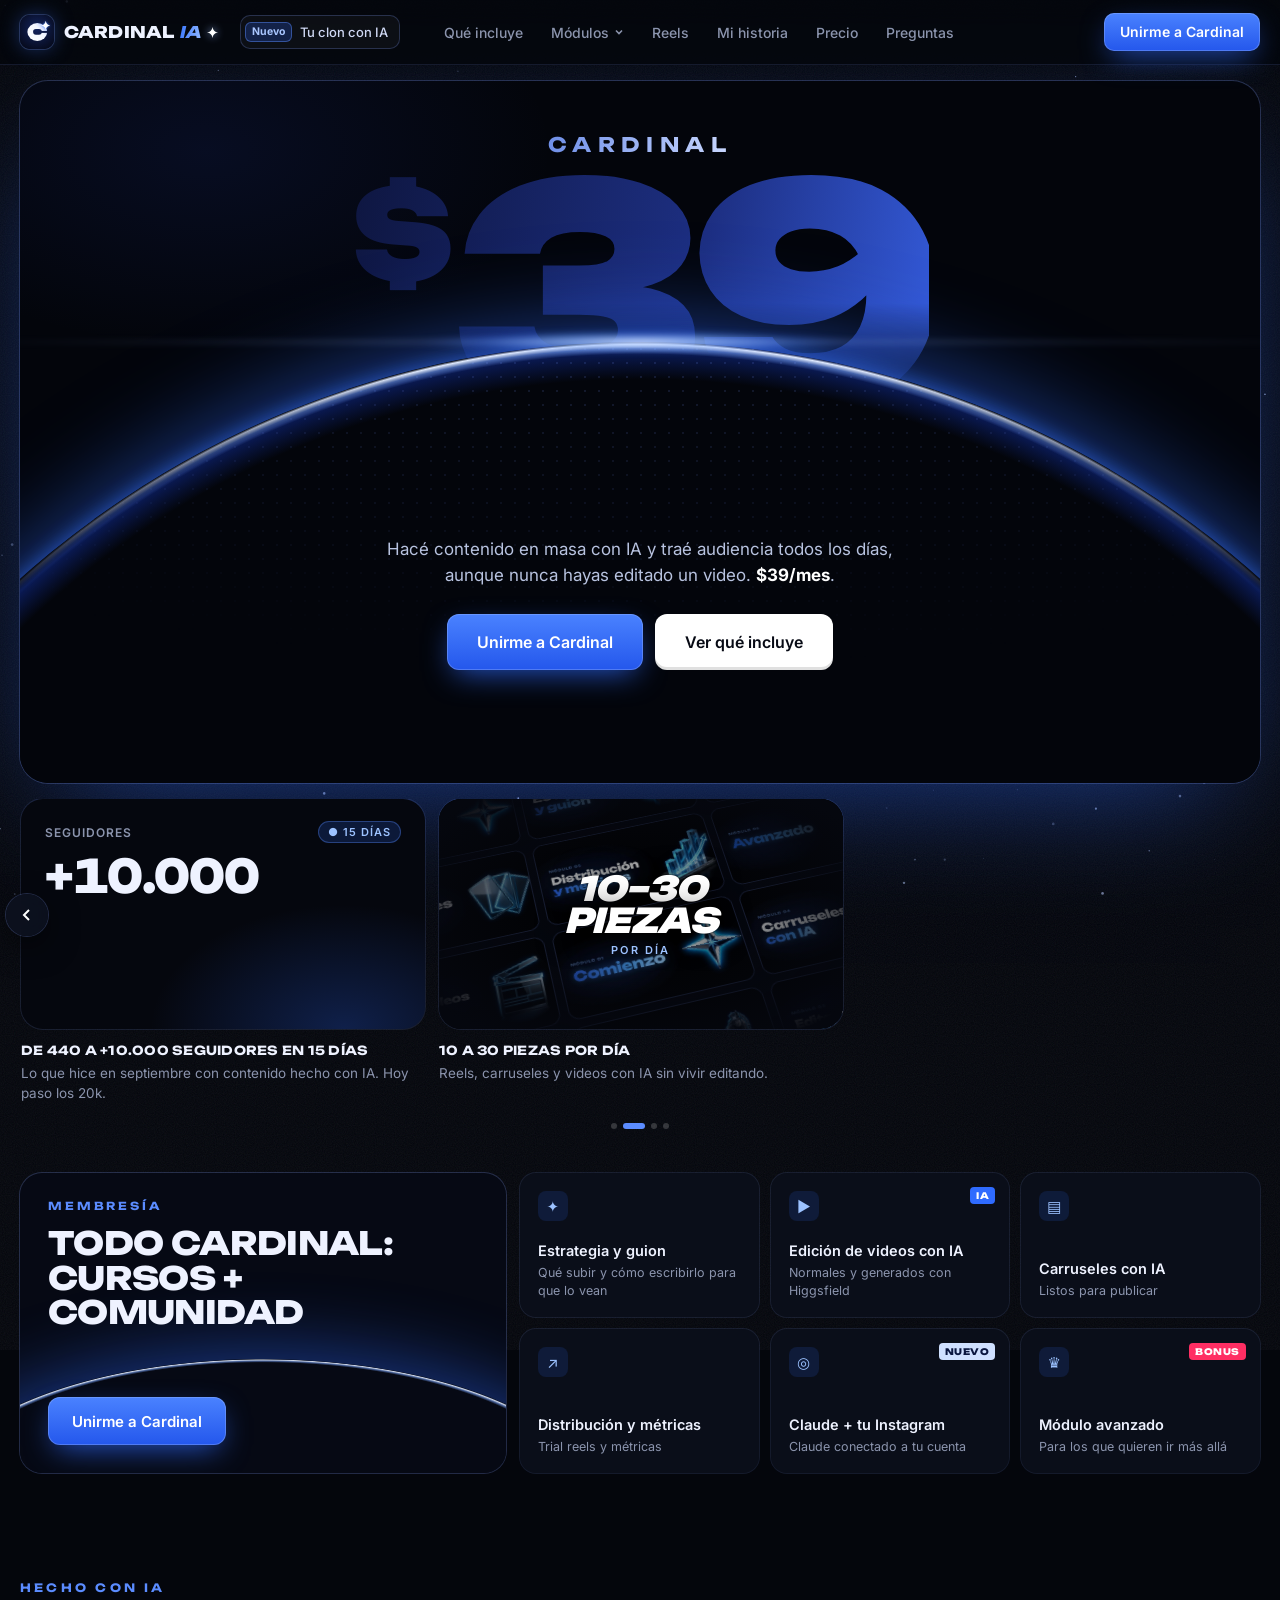
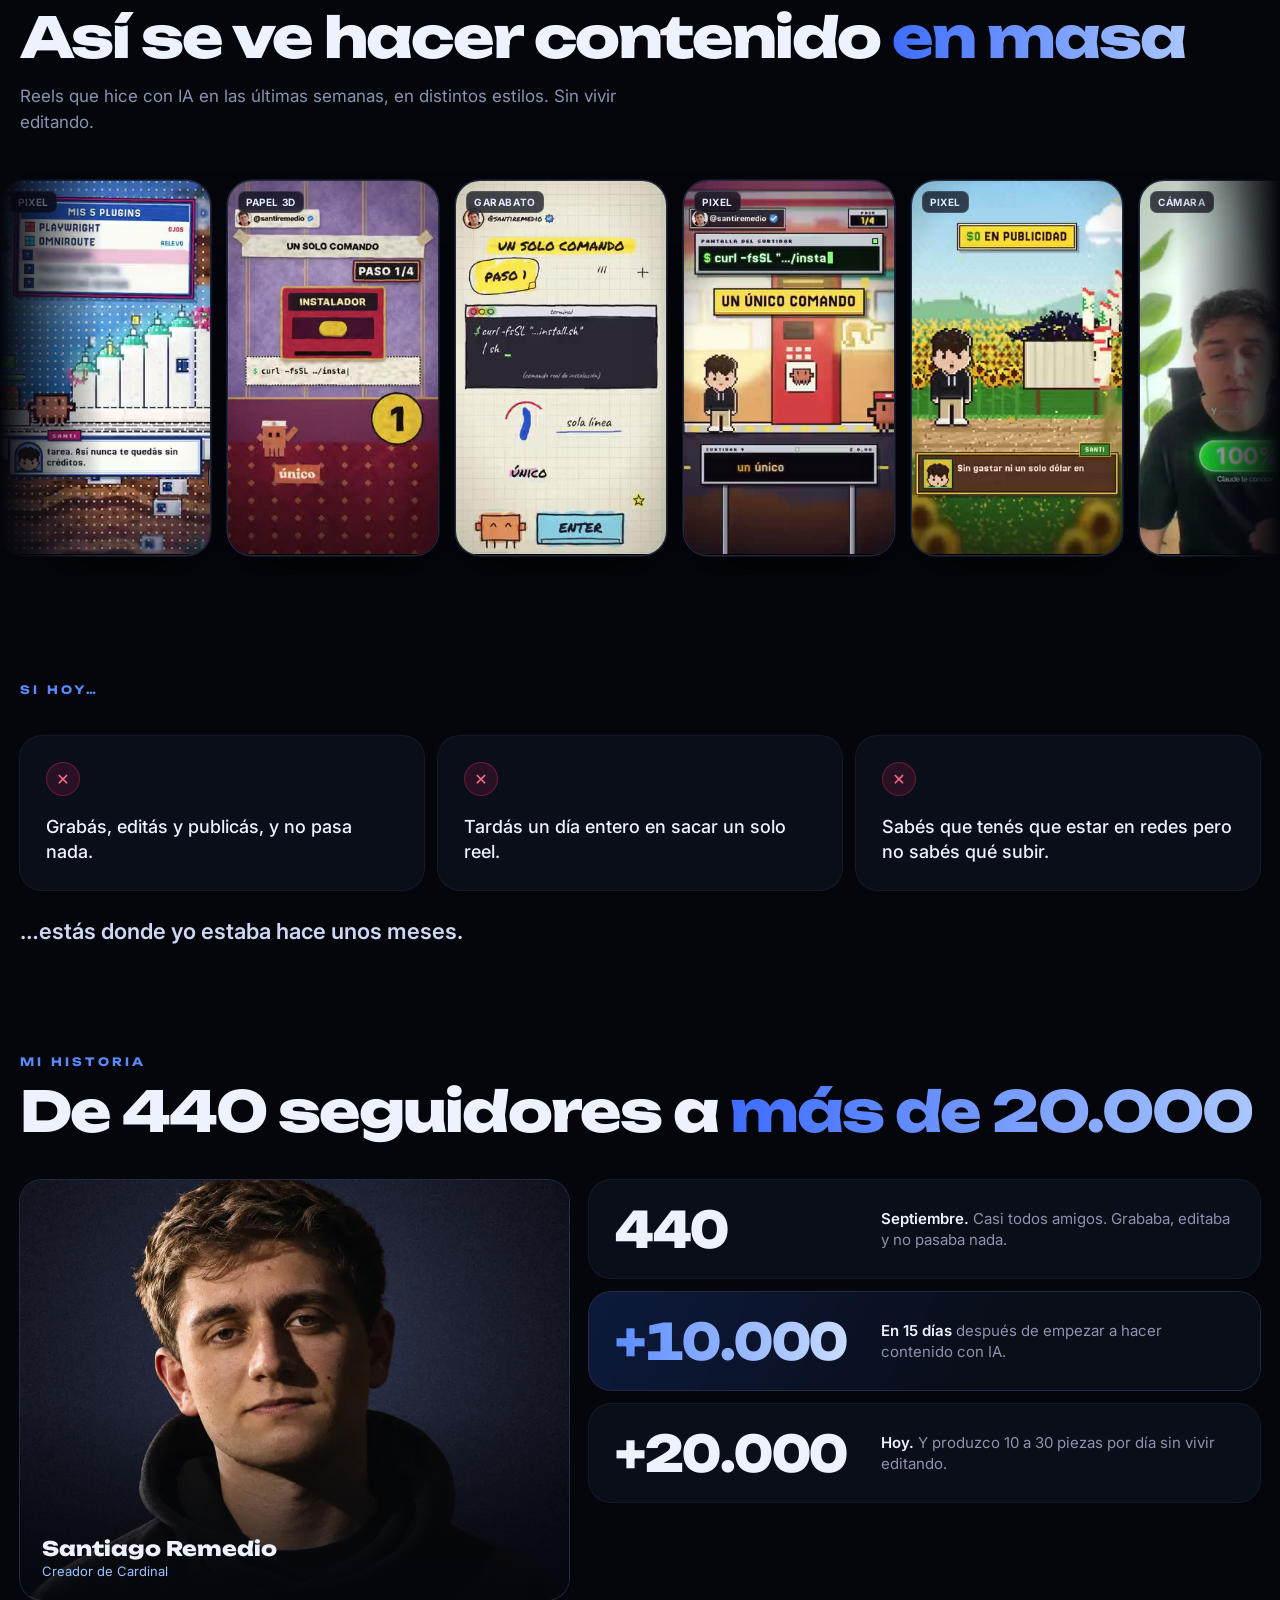
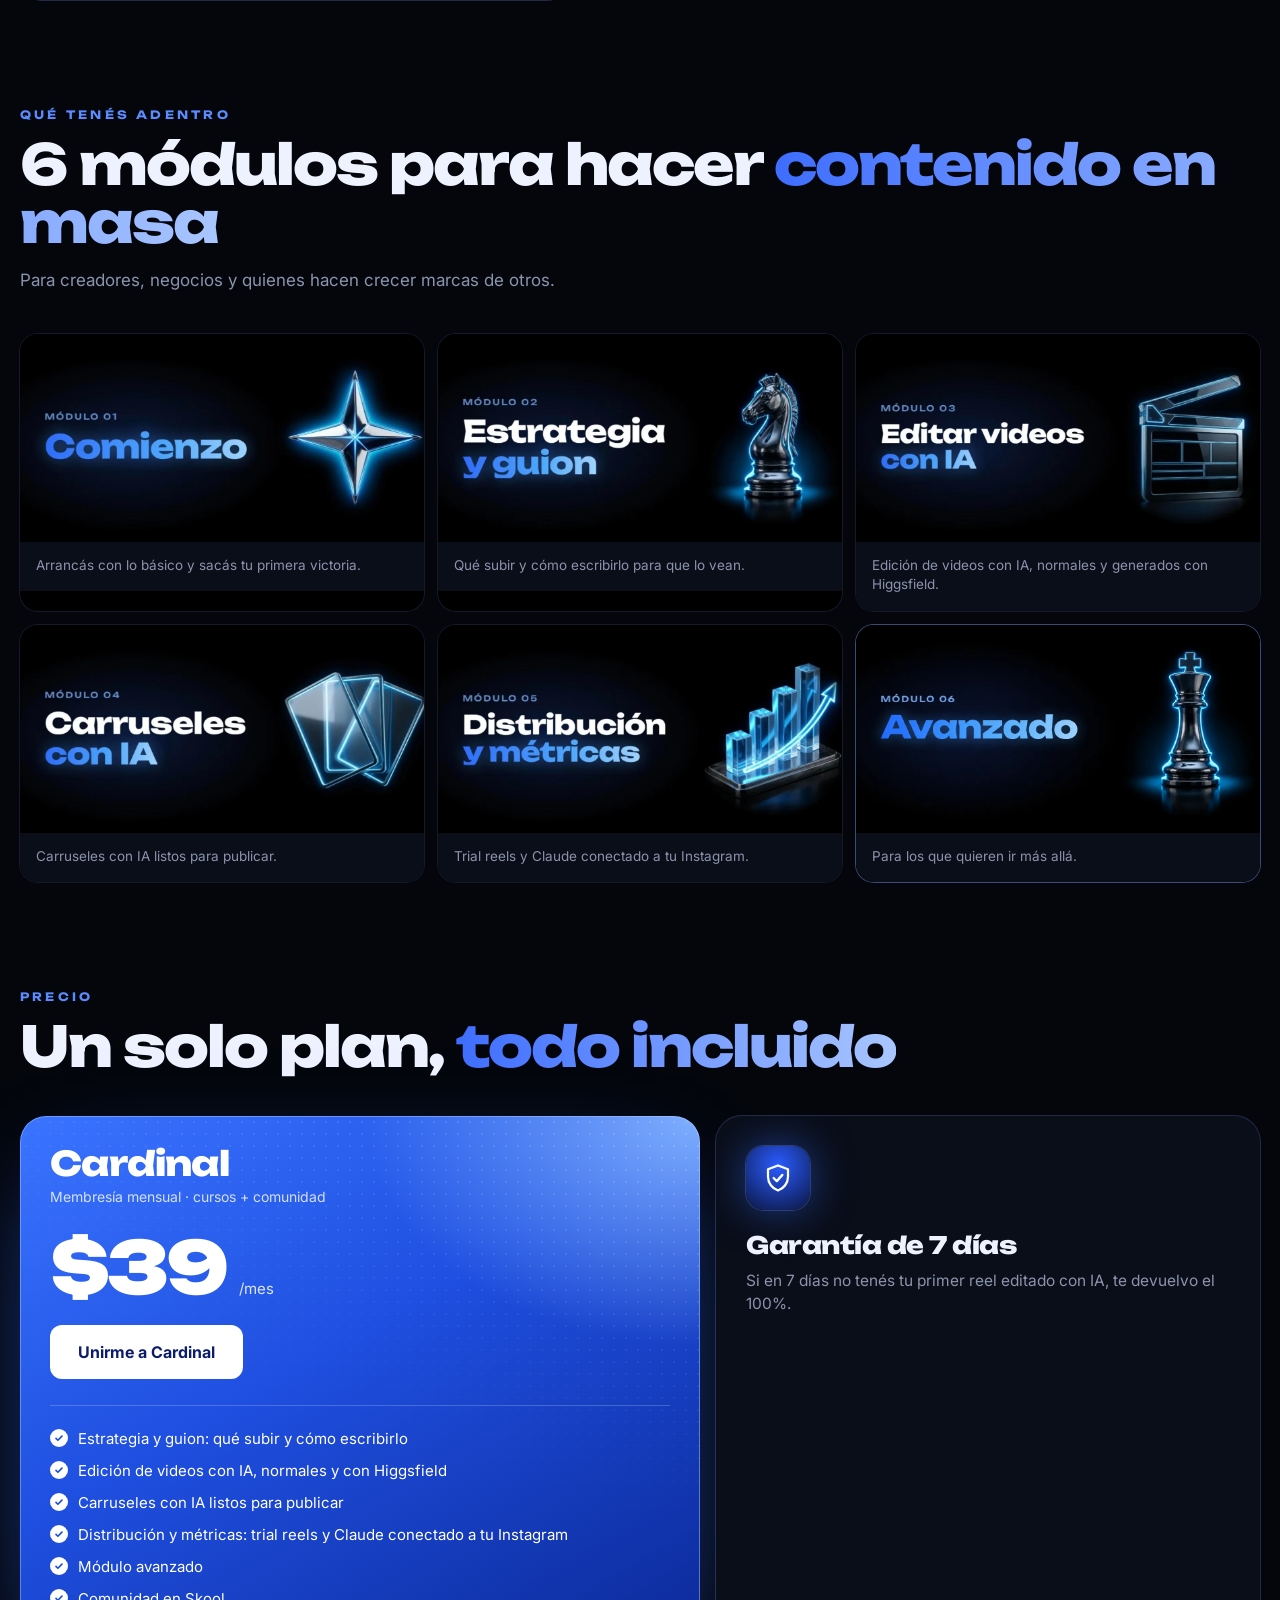
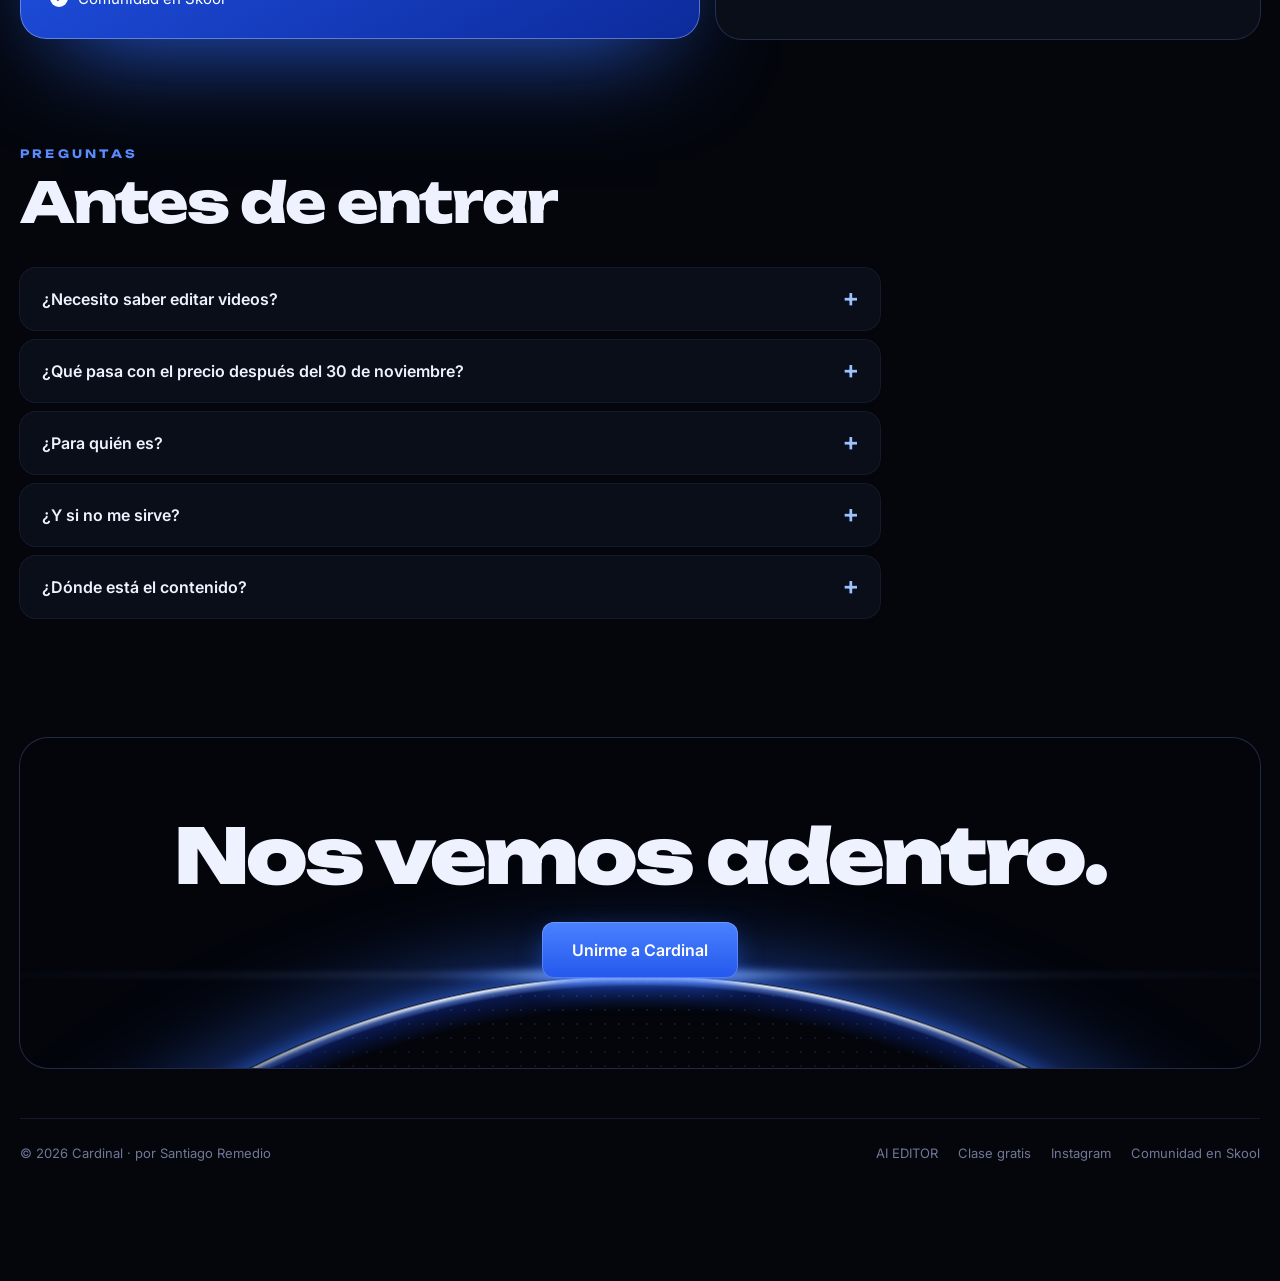
==== commit 51ad8a36: "Home: landing de Cardinal con Black Friday ($29 hasta el 30/11, después $39) Reemplaza la lista de e" ====
--- a/index.html
+++ b/index.html
@@ -1,1909 +1,907 @@
-<!DOCTYPE html>
+<!doctype html>
 <html lang="es">
 <head>
-<meta charset="UTF-8">
-<meta name="viewport" content="width=device-width, initial-scale=1.0">
-<title>Cardinal · Sistema de marketing con IA</title>
-<meta name="description" content="Cardinal es el sistema de marketing con IA de Santiago Remedio: contenido en volumen, captación automática y crecimiento predecible. Cupos llenos, lista de espera abierta.">
-<meta name="robots" content="index, follow">
-<meta name="theme-color" content="#000000">
-<link rel="canonical" href="https://santiagoremedio.com/">
-
-<!-- Open Graph (preview al compartir en IG / WhatsApp / Telegram) -->
-<meta property="og:type" content="website">
-<meta property="og:locale" content="es_LA">
-<meta property="og:site_name" content="Cardinal">
-<meta property="og:url" content="https://santiagoremedio.com/">
-<meta property="og:title" content="Cardinal · Contenido con IA en volumen, crecimiento predecible">
-<meta property="og:description" content="Un sistema de marketing con IA para crecer de forma predecible. Cupos llenos: sumate a la lista de espera.">
-<meta property="og:image" content="https://santiagoremedio.com/og-cardinal.jpg">
-<meta property="og:image:width" content="1200">
-<meta property="og:image:height" content="630">
-<meta property="og:image:alt" content="Cardinal, sistema de marketing con IA de Santiago Remedio">
+<meta charset="utf-8">
+<meta name="viewport" content="width=device-width, initial-scale=1">
+<title>Cardinal · Santiago Remedio — Black Friday $29/mes</title>
+<meta name="description" content="Hacé contenido en masa con IA y traé audiencia todos los días, aunque nunca hayas editado un video. Black Friday: $29/mes hasta el 30 de noviembre.">
+<meta property="og:title" content="Cardinal — Black Friday $29/mes">
+<meta property="og:description" content="Contenido en masa con IA. $29/mes hasta el 30 de noviembre, después $39. Si entrás ahora, se te congela en $29.">
+<meta property="og:image" content="https://santiagoremedio.com/assets/og.jpg">
+<meta property="og:image:width" content="1200"><meta property="og:image:height" content="630">
 <meta name="twitter:card" content="summary_large_image">
-<meta name="twitter:title" content="Cardinal · Contenido con IA en volumen, crecimiento predecible">
-<meta name="twitter:description" content="Un sistema de marketing con IA para crecer de forma predecible. Lista de espera abierta.">
-<meta name="twitter:image" content="https://santiagoremedio.com/og-cardinal.jpg">
-
-<script type="application/ld+json">
-{
-  "@context": "https://schema.org",
-  "@type": "Service",
-  "serviceType": "Sistema de marketing con inteligencia artificial",
-  "name": "Cardinal",
-  "description": "Sistema de marketing con IA de Santiago Remedio: contenido en volumen, captación automática y crecimiento predecible.",
-  "inLanguage": "es",
-  "url": "https://santiagoremedio.com/",
-  "provider": {
-    "@type": "Person",
-    "name": "Santiago Remedio"
-  },
-  "areaServed": "Mercado hispanohablante"
-}
-</script>
-
-<!-- ============================================================
-     ANALÍTICA / META PIXEL  (tu tráfico es 100% Instagram → esto es clave)
-     Pegá tu snippet del Pixel y/o GA4 ACÁ y descomentá. Los eventos
-     (Lead al agendar llamada) ya está cableado en el <script> del final
-     y se disparan solos cuando el Pixel exista.
-     ============================================================
-<script>
-  !function(f,b,e,v,n,t,s){if(f.fbq)return;n=f.fbq=function(){n.callMethod?
-  n.callMethod.apply(n,arguments):n.queue.push(arguments)};if(!f._fbq)f._fbq=n;
-  n.push=n;n.loaded=!0;n.version='2.0';n.queue=[];t=b.createElement(e);t.async=!0;
-  t.src=v;s=b.getElementsByTagName(e)[0];s.parentNode.insertBefore(t,s)}(window,
-  document,'script','https://connect.facebook.net/en_US/fbevents.js');
-  fbq('init','TU_PIXEL_ID'); fbq('track','PageView');
-</script>
--->
-
+<link rel="icon" href="assets/favicon.svg" type="image/svg+xml">
+<link rel="apple-touch-icon" href="assets/apple-touch-icon.png">
+<meta name="theme-color" content="#04060c">
 <link rel="preconnect" href="https://fonts.googleapis.com">
 <link rel="preconnect" href="https://fonts.gstatic.com" crossorigin>
-<link href="https://fonts.googleapis.com/css2?family=Poppins:wght@400;500;600;700;800&family=Inter:wght@800&family=Instrument+Serif:ital@0;1&display=swap" rel="stylesheet">
+<link href="https://fonts.googleapis.com/css2?family=Inter:wght@400;500;600;700&family=Unbounded:wght@500;700;800;900&display=swap" rel="stylesheet">
 <style>
-* { margin: 0; padding: 0; box-sizing: border-box; }
-html { scroll-behavior: smooth; overflow-x: hidden; }
-
-/* Foco visible para teclado (la ruta de conversión debe ser navegable) */
-:where(a, button, input, textarea, [tabindex]):focus-visible {
-  outline: 2px solid #9fd8ff;
-  outline-offset: 3px;
-  border-radius: 6px;
+:root{
+  --bg:#04060c; --card:#0a0e19; --card2:#0d1220; --line:rgba(130,160,255,.13); --line2:rgba(130,160,255,.24);
+  --ink:#eef2ff; --mute:#8b94ad; --dim:#6f7896;
+  --blue:#2f6bff; --blue2:#5b8cff; --sky:#9cc2ff; --glow:#3d7bff;
+  --hot:#ff2e63;
+  --r:22px; --ease:cubic-bezier(.2,.8,.2,1);
+  --display:"Unbounded",system-ui,sans-serif; --body:"Inter",system-ui,sans-serif;
 }
-/* Offset para que los anclas (#incluye, #precio…) no queden bajo el nav fijo */
-section[id], [id="contacto"] { scroll-margin-top: 24px; }
-
-:root {
-  --bg: #000000;
-  --bg2: #060606;
-  --surface: rgba(255,255,255,0.035);
-  --surface2: rgba(255,255,255,0.06);
-  --border: rgba(255,255,255,0.09);
-  --border-bright: rgba(255,255,255,0.16);
-  --border-neon: rgba(255,255,255,0.22);
-  --neon: #FFFFFF;
-  --neon-dim: rgba(255,255,255,0.10);
-  --neon-glow: rgba(255,255,255,0.45);
-  --white: #FFFFFF;
-  --gray: #A6A6A6;
-  --gray-dim: #8A8A8A; /* subido de #6B6B6B → contraste AA legible sobre negro */
-  --gray-deco: #6B6B6B; /* solo para marcas decorativas, no para texto */
-  /* glass */
-  --glass: rgba(255,255,255,0.045);
-  --glass-strong: rgba(255,255,255,0.07);
-  --glass-border: rgba(255,255,255,0.12);
-  --iris: linear-gradient(115deg,#9fd8ff 0%,#c9b6ff 26%,#ffd6ec 48%,#fff3c4 70%,#bfe9ff 100%);
+*{box-sizing:border-box;margin:0;padding:0}
+html{scroll-behavior:smooth;background:var(--bg)}
+body{font-family:var(--body);color:var(--ink);background:var(--bg);overflow-x:hidden;-webkit-font-smoothing:antialiased}
+a{color:inherit;text-decoration:none}
+img{display:block;max-width:100%}
+.wrap{width:min(1240px,calc(100% - 32px));margin:0 auto}
+
+/* fondo de estrellas + grano */
+#stars{position:fixed;inset:0;z-index:0;pointer-events:none}
+body::after{content:"";position:fixed;inset:-50%;z-index:1;pointer-events:none;opacity:.07;
+  background-image:url("data:image/svg+xml,%3Csvg xmlns='http://www.w3.org/2000/svg' width='160' height='160'%3E%3Cfilter id='n'%3E%3CfeTurbulence type='fractalNoise' baseFrequency='.9' numOctaves='2' stitchTiles='stitch'/%3E%3C/filter%3E%3Crect width='100%25' height='100%25' filter='url(%23n)'/%3E%3C/svg%3E");
+  animation:grain 1s steps(4) infinite}
+@keyframes grain{25%{transform:translate(-3%,2%)}50%{transform:translate(2%,-3%)}75%{transform:translate(-1%,3%)}}
+main,header,footer,.ticker{position:relative;z-index:2}
+
+/* ticker */
+.ticker{background:linear-gradient(90deg,#0b1a4d,#1d47d6,#0b1a4d);overflow:hidden;white-space:nowrap;border-bottom:1px solid var(--line2)}
+.ticker__track{display:inline-flex;gap:38px;padding:9px 0;animation:marquee 32s linear infinite;font:700 12px/1 var(--display);letter-spacing:.14em;text-transform:uppercase}
+.ticker__track span{display:inline-flex;align-items:center;gap:38px}
+.ticker__track i{font-style:normal;color:var(--sky)}
+@keyframes marquee{to{transform:translateX(-50%)}}
+
+/* nav */
+header{position:sticky;top:0;z-index:50;backdrop-filter:blur(14px);-webkit-backdrop-filter:blur(14px);background:rgba(4,6,12,.72);border-bottom:1px solid var(--line)}
+.nav{display:flex;align-items:center;gap:22px;height:64px}
+.logo{display:flex;align-items:center;gap:10px;flex:none}
+.logo__mark{width:34px;height:34px;border-radius:10px;display:grid;place-items:center;background:radial-gradient(90% 90% at 50% 40%,#13245e,#060a1c 75%);box-shadow:0 0 0 1px var(--line2),0 0 20px rgba(61,123,255,.35);overflow:hidden}
+.logo__mark svg{width:30px;height:30px;overflow:visible}
+.logo__word{font:800 16px/1 var(--display);letter-spacing:.01em;text-transform:uppercase;display:flex;align-items:center;gap:6px}
+.logo__word i{font-style:normal;display:inline-block;transform:skewX(-12deg);background:linear-gradient(90deg,#3f7bff,#8fb6ff);-webkit-background-clip:text;background-clip:text;color:transparent}
+.logo__word svg{width:11px;height:11px;margin-left:-2px;filter:drop-shadow(0 0 4px rgba(150,190,255,.9))}
+/* pill tipo "New drops" */
+.drop{display:inline-flex;align-items:center;gap:8px;height:34px;padding:0 12px 0 5px;border-radius:10px;font-size:13px;font-weight:500;color:#cfd8f3;box-shadow:0 0 0 1px var(--line2) inset;background:rgba(255,255,255,.03);transition:background .2s;white-space:nowrap}
+.drop:hover{background:rgba(255,255,255,.07)}
+.drop__tag{font:700 10.5px/1 var(--body);padding:5px 7px;border-radius:6px;background:rgba(47,107,255,.22);color:#a9c6ff;box-shadow:0 0 0 1px rgba(91,140,255,.45) inset}
+/* menú desplegable de módulos */
+.dd{position:relative}
+.dd__btn{display:inline-flex;align-items:center;gap:5px}
+.dd__btn svg{width:10px;height:10px;transition:transform .25s}
+.dd:hover .dd__btn svg,.dd:focus-within .dd__btn svg{transform:rotate(180deg)}
+.dd__panel,.offers{position:absolute;top:calc(100% + 14px);opacity:0;visibility:hidden;transform:translateY(-6px) scale(.98);transform-origin:top;transition:opacity .22s,transform .3s var(--ease),visibility .22s;z-index:80;
+  background:rgba(12,15,26,.97);border-radius:18px;box-shadow:0 0 0 1px var(--line2),0 30px 80px rgba(0,0,0,.7);padding:16px}
+.dd__panel::before,.offers::before{content:"";position:absolute;left:0;right:0;top:-16px;height:16px}
+.dd__panel{left:-40px;width:640px}
+.dd:hover .dd__panel,.dd:focus-within .dd__panel,.nav__cta:hover .offers,.nav__cta:focus-within .offers{opacity:1;visibility:visible;transform:none}
+.dd__h{font:600 11px/1 var(--body);letter-spacing:.12em;text-transform:uppercase;color:var(--dim);margin:2px 4px 12px}
+.dd__grid{display:grid;grid-template-columns:repeat(3,1fr);gap:10px}
+.dd__item{border-radius:12px;padding:6px;transition:background .2s}
+.dd__item:hover{background:rgba(255,255,255,.05)}
+.dd__item img{border-radius:9px;aspect-ratio:1460/752;object-fit:cover;box-shadow:0 0 0 1px var(--line)}
+.dd__item span{display:block;margin:8px 2px 2px;font-size:13px;font-weight:600;color:#dfe6fb}
+.dd__foot{margin-top:12px;display:flex;justify-content:space-between;align-items:center;padding:12px 14px;border-radius:12px;background:rgba(255,255,255,.04);font-size:13px;color:var(--mute)}
+.dd__foot a{color:var(--sky);font-weight:600}
+.offers{right:0;top:calc(100% + 22px);width:360px;padding:10px}
+.offers__h{font:600 11px/1 var(--body);letter-spacing:.12em;text-transform:uppercase;color:var(--dim);margin:8px 8px 8px}
+.offer{display:flex;align-items:center;gap:12px;padding:10px;border-radius:12px;transition:background .2s}
+.offer:hover{background:rgba(255,255,255,.05)}
+.offer__ico{flex:none;width:34px;height:34px;border-radius:9px;display:grid;place-items:center;background:rgba(47,107,255,.16);color:var(--sky);font-weight:800;font-size:14px}
+.offer__ico.hot{background:rgba(255,46,99,.16);color:#ff6b8f}
+.offer b{display:block;font-size:13.5px;font-weight:600;color:#eef2ff}
+.offer small{display:block;margin-top:3px;font-size:12px;color:var(--dim);font-variant-numeric:tabular-nums}
+.offer em{margin-left:auto;font-style:normal;font-size:12px;font-weight:600;padding:6px 10px;border-radius:8px;background:#fff;color:#0a1033}
+body:has(.dd:hover) main,body:has(.nav__cta:hover) main{filter:brightness(.42) blur(1px)}
+main{transition:filter .3s}
+.nav__links{display:flex;gap:4px;margin-left:10px}
+.nav__links > a,.dd__btn{padding:8px 12px;border-radius:10px;color:var(--mute);font-size:14px;font-weight:500;transition:color .2s,background .2s}
+.nav__links > a:hover,.dd__btn:hover{color:var(--ink);background:rgba(255,255,255,.05)}
+.nav__cta{margin-left:auto;position:relative}
+.sticker{position:absolute;left:50%;bottom:-11px;transform:translateX(-50%) rotate(-3deg);white-space:nowrap;background:var(--hot);color:#fff;font:800 9.5px/1 var(--display);font-style:italic;letter-spacing:.04em;padding:4px 7px;border-radius:4px;box-shadow:0 4px 14px rgba(255,46,99,.45);pointer-events:none}
+
+/* botones */
+.btn{--b:var(--blue);position:relative;display:inline-flex;align-items:center;justify-content:center;gap:10px;height:48px;padding:0 24px;border-radius:12px;font:600 15px/1 var(--body);cursor:pointer;border:0;transition:transform .25s var(--ease),box-shadow .25s,background .25s;overflow:hidden;isolation:isolate}
+.btn--blue{background:linear-gradient(180deg,#4a82ff,#2457ec);color:#fff;box-shadow:0 0 0 1px rgba(160,190,255,.35) inset,0 10px 30px -8px rgba(47,107,255,.8)}
+.btn--blue::after{content:"";position:absolute;inset:0;z-index:-1;background:linear-gradient(110deg,transparent 30%,rgba(255,255,255,.45) 50%,transparent 70%);transform:translateX(-120%);animation:sheen 3.6s ease-in-out infinite}
+@keyframes sheen{55%,100%{transform:translateX(120%)}}
+.btn--white{background:#fff;color:#070a14;box-shadow:0 -3px 0 rgba(0,0,0,.12) inset}
+.btn--ghost{background:rgba(255,255,255,.06);color:var(--ink);box-shadow:0 0 0 1px var(--line2) inset}
+.btn:hover{transform:translateY(-2px)}
+.btn--blue:hover{box-shadow:0 0 0 1px rgba(190,210,255,.6) inset,0 16px 40px -8px rgba(47,107,255,1)}
+.btn--sm{height:38px;padding:0 16px;font-size:14px;border-radius:10px}
+.btn--lg{height:56px;padding:0 30px;font-size:16px}
+
+/* HERO tipo Higgsfield */
+.hero{--hz:clamp(236px,calc(11vw + 120px),290px);margin-top:16px;position:relative;border-radius:28px;overflow:hidden;background:#03050b;min-height:clamp(560px,78vh,720px);display:flex;flex-direction:column;align-items:center;justify-content:flex-start;padding:clamp(34px,6vh,60px) 20px 40px;box-shadow:0 0 0 1px var(--line2),0 40px 120px -40px rgba(47,107,255,.55)}
+.hero::before{content:"";position:absolute;inset:0;background:radial-gradient(60% 50% at 50% 100%,rgba(47,107,255,.22),transparent 70%),radial-gradient(40% 40% at 15% 10%,rgba(40,70,200,.12),transparent 70%);pointer-events:none}
+.hero__eyebrow{position:relative;z-index:3;font:700 clamp(13px,1.6vw,20px)/1 var(--display);letter-spacing:.32em;text-transform:uppercase;background:linear-gradient(90deg,#6f8fe8,#c9d8ff,#6f8fe8);background-size:200% 100%;-webkit-background-clip:text;background-clip:text;color:transparent;animation:pan 5s linear infinite}
+@keyframes pan{to{background-position:-200% 0}}
+.hero__big{position:relative;z-index:1;margin-top:clamp(4px,1vh,14px);font:900 clamp(130px,23vw,300px)/.86 var(--display);letter-spacing:-.06em;display:flex;align-items:flex-start;
+  background:linear-gradient(100deg,#0e1640 0%,#1d2f82 28%,#3e6dff 55%,#a9c6ff 72%,#2c4fc7 88%,#0e1640 100%);background-size:220% 100%;-webkit-background-clip:text;background-clip:text;color:transparent;
+  -webkit-mask-image:linear-gradient(180deg,#000 55%,rgba(0,0,0,.25) 82%,transparent 96%);mask-image:linear-gradient(180deg,#000 55%,rgba(0,0,0,.25) 82%,transparent 96%);
+  animation:bigsheen 7s ease-in-out infinite, bigin 1.4s var(--ease) both}
+.hero__big small{font-size:.42em;margin-top:.14em;letter-spacing:-.02em}
+@keyframes bigsheen{50%{background-position:100% 0}}
+@keyframes bigin{from{opacity:0;filter:blur(24px);transform:translateY(30px) scale(.96)}}
+/* planeta */
+.planet{position:absolute;left:50%;top:var(--hz);width:max(1500px,150%);aspect-ratio:1;transform:translateX(-50%);border-radius:50%;z-index:2;
+  background:radial-gradient(closest-side,#03050b 96%,#0a1a55 99%,transparent 100%);
+  animation:rise 1.8s var(--ease) both .15s}
+.planet::before{content:"";position:absolute;inset:0;border-radius:50%;
+  background-image:radial-gradient(rgba(120,150,255,.16) 1px,transparent 1.4px);background-size:14px 14px;
+  -webkit-mask-image:radial-gradient(70% 22% at 50% 0%,#000,transparent 80%);mask-image:radial-gradient(70% 22% at 50% 0%,#000,transparent 80%)}
+.planet::after{content:"";position:absolute;inset:0;border-radius:50%;
+  background:radial-gradient(closest-side,transparent 98.7%,rgba(120,165,255,.55) 99.3%,rgba(225,235,255,1) 99.75%,transparent 100%);
+  -webkit-mask-image:radial-gradient(62% 18% at 50% 0%,#000 20%,rgba(0,0,0,.45) 60%,transparent 100%);mask-image:radial-gradient(62% 18% at 50% 0%,#000 20%,rgba(0,0,0,.45) 60%,transparent 100%)}
+.planet{box-shadow:0 -24px 90px -10px rgba(47,107,255,.55),0 -2px 18px rgba(61,123,255,.5)}
+.flare{position:absolute;left:50%;top:calc(var(--hz) - 15px);width:620px;height:30px;transform:translateX(-50%);z-index:3;pointer-events:none;
+  background:radial-gradient(50% 50% at 50% 50%,#fff,rgba(160,195,255,.75) 22%,rgba(61,123,255,.25) 52%,transparent 72%);filter:blur(3px);animation:flare 4.5s ease-in-out infinite, fadein 2s 1s both}
+.flare::after{content:"";position:absolute;left:50%;top:50%;width:1400px;height:2px;transform:translate(-50%,-50%);background:linear-gradient(90deg,transparent,rgba(160,190,255,.55),transparent)}
+@keyframes flare{50%{opacity:.7;transform:translateX(-50%) scaleX(.82)}}
+@keyframes rise{from{transform:translate(-50%,120px);opacity:0}}
+@keyframes fadein{from{opacity:0}}
+.hero__count{position:relative;z-index:4;margin-top:clamp(2px,1.2vw,18px);display:flex;align-items:flex-start;gap:clamp(6px,1.4vw,16px);animation:fadein 1s .7s both}
+.cd__unit{display:flex;flex-direction:column;align-items:center;gap:8px}
+.cd__num{font:700 clamp(40px,7vw,84px)/1 var(--display);letter-spacing:-.02em;font-variant-numeric:tabular-nums;
+  background:linear-gradient(180deg,#ffffff 10%,#b7c3df 55%,#6b7899 100%);-webkit-background-clip:text;background-clip:text;color:transparent;display:inline-flex}
+.cd__num b{display:inline-block;width:.74em;text-align:center;font-weight:inherit}
+.cd__num b.tick{animation:tick .45s var(--ease)}
+@keyframes tick{from{transform:translateY(-30%);opacity:0;filter:blur(6px)}}
+.cd__lab{font:600 10px/1 var(--body);letter-spacing:.24em;color:var(--dim);text-transform:uppercase}
+.cd__sep{font:700 clamp(36px,6vw,72px)/1 var(--display);color:#3a4566;padding-top:.02em}
+.hero__sub{position:relative;z-index:4;margin-top:22px;text-align:center;color:#b8c3e0;font-size:clamp(14px,1.5vw,17px);line-height:1.5;max-width:560px;animation:fadein 1s .9s both}
+.hero__sub s{color:var(--dim)}
+.hero__sub strong{color:#fff}
+.hero__btns{position:relative;z-index:4;margin-top:26px;display:flex;gap:12px;flex-wrap:wrap;justify-content:center;animation:fadein 1s 1.1s both}
+.hero__lock{position:relative;z-index:4;margin-top:16px;font-size:12.5px;color:var(--mute);display:flex;align-items:center;gap:8px;animation:fadein 1s 1.3s both}
+.hero__lock::before{content:"";width:7px;height:7px;border-radius:50%;background:#46e38a;box-shadow:0 0 10px #46e38a;animation:blink 1.6s infinite}
+@keyframes blink{50%{opacity:.3}}
+
+/* tiles animados */
+.car{position:relative;margin-top:16px}
+.tiles{display:grid;grid-auto-flow:column;grid-auto-columns:calc((100% - 28px)/3);gap:14px;overflow-x:auto;scroll-snap-type:x mandatory;scroll-behavior:smooth;scrollbar-width:none;padding-bottom:4px}
+.tiles::-webkit-scrollbar{display:none}
+.tile{scroll-snap-align:start}
+.car__btn{position:absolute;top:95px;z-index:5;width:42px;height:42px;border-radius:50%;border:0;cursor:pointer;display:grid;place-items:center;color:#fff;background:rgba(14,18,32,.85);backdrop-filter:blur(8px);box-shadow:0 0 0 1px var(--line2),0 10px 30px rgba(0,0,0,.5);transition:opacity .25s,transform .25s var(--ease)}
+.car__btn:hover{transform:scale(1.08)}
+.car__btn svg{width:16px;height:16px}
+.car__btn.prev{left:-14px}.car__btn.next{right:-14px}
+.car__btn[disabled]{opacity:0;pointer-events:none}
+.car__dots{display:flex;gap:6px;justify-content:center;margin-top:16px}
+.car__dots i{width:6px;height:6px;border-radius:9px;background:rgba(255,255,255,.18);transition:width .3s,background .3s}
+.car__dots i.on{width:22px;background:var(--blue2)}
+/* tile: reels en teléfonos */
+.phones{background:radial-gradient(70% 80% at 50% 100%,rgba(47,107,255,.28),#05070e 70%);display:flex;align-items:center;justify-content:center}
+.phones .ph{position:absolute;width:104px;aspect-ratio:9/16;border-radius:14px;overflow:hidden;background:#000;box-shadow:0 0 0 1.5px rgba(160,190,255,.35),0 20px 40px rgba(0,0,0,.6);transition:transform .6s var(--ease)}
+.phones .ph video,.phones .ph img{width:100%;height:100%;object-fit:cover}
+.phones .ph:nth-child(1){transform:translateX(-92px) rotate(-9deg) scale(.9)}
+.phones .ph:nth-child(2){z-index:2;transform:translateY(-4px) scale(1.06)}
+.phones .ph:nth-child(3){transform:translateX(92px) rotate(9deg) scale(.9)}
+.tile:hover .phones .ph:nth-child(1){transform:translateX(-112px) rotate(-12deg) scale(.92)}
+.tile:hover .phones .ph:nth-child(3){transform:translateX(112px) rotate(12deg) scale(.92)}
+/* tile: garantía */
+.shield{display:grid;place-items:center;background:radial-gradient(60% 70% at 50% 50%,#0d1a4a,#03050b 75%)}
+.shield__ring{position:absolute;left:50%;top:50%;width:120px;height:120px;margin:-60px 0 0 -60px;border-radius:50%;box-shadow:0 0 0 1px rgba(120,165,255,.5);animation:ring 3s ease-out infinite}
+.shield__ring:nth-child(2){animation-delay:1s}.shield__ring:nth-child(3){animation-delay:2s}
+@keyframes ring{from{transform:scale(.6);opacity:1}to{transform:scale(2.2);opacity:0}}
+.shield__core{position:relative;text-align:center}
+.shield__core svg{width:58px;height:58px;filter:drop-shadow(0 0 18px rgba(61,123,255,.9))}
+.shield__core b{display:block;margin-top:8px;font:900 28px/1 var(--display);letter-spacing:-.02em}
+.shield__core small{display:block;margin-top:6px;font:600 10.5px/1 var(--body);letter-spacing:.22em;color:var(--sky);text-transform:uppercase}
+.tile{position:relative}
+.tile__media{position:relative;height:230px;border-radius:var(--r);overflow:hidden;background:#05070e;box-shadow:0 0 0 1px var(--line)}
+.tile h3{margin-top:14px;font:700 12.5px/1.3 var(--display);letter-spacing:.02em;text-transform:uppercase}
+.tile h3.blue{color:var(--sky)}
+.tile p{margin-top:5px;color:var(--mute);font-size:13.5px;line-height:1.45}
+
+/* tile 1: BLACK FRIDAY con glitch */
+.bf{display:grid;place-items:center;background:radial-gradient(70% 70% at 50% 50%,#0b1640,#03050b 75%)}
+.bf__inner{text-align:center;position:relative}
+.bf__brand{font:600 13px/1 var(--display);color:#cfe0ff;display:flex;gap:6px;align-items:center;justify-content:center;margin-bottom:8px}
+.bf__word{position:relative;font:900 italic clamp(26px,3vw,38px)/1 var(--display);letter-spacing:-.03em;color:#fff;white-space:nowrap;text-transform:uppercase}
+.bf__word em{font-style:inherit;background:var(--blue);padding:2px 8px 4px;margin-left:6px;border-radius:4px;box-shadow:0 0 30px rgba(47,107,255,.7)}
+.bf__word::before,.bf__word::after{content:attr(data-t);position:absolute;inset:0;opacity:0}
+.bf__word::before{color:#5be1ff;animation:gl1 4s steps(1) infinite}
+.bf__word::after{color:var(--hot);animation:gl2 4s steps(1) infinite}
+@keyframes gl1{0%,86%,100%{opacity:0}87%{opacity:.85;transform:translate(-5px,0);clip-path:inset(10% 0 55% 0)}89%{opacity:.85;transform:translate(4px,0);clip-path:inset(60% 0 8% 0)}91%{opacity:.85;transform:translate(-3px,0);clip-path:inset(30% 0 40% 0)}93%{opacity:0}}
+@keyframes gl2{0%,86%,100%{opacity:0}88%{opacity:.8;transform:translate(5px,0);clip-path:inset(45% 0 25% 0)}90%{opacity:.8;transform:translate(-4px,0);clip-path:inset(5% 0 70% 0)}92%{opacity:0}}
+.bf__off{margin-top:10px;font:700 15px/1 var(--display);color:#fff;letter-spacing:.02em}
+.bf__off span{color:var(--sky)}
+.spark{position:absolute;width:22px;height:22px;color:#fff;animation:twinkle 2.6s ease-in-out infinite}
+.spark svg{width:100%;height:100%}
+@keyframes twinkle{0%,100%{transform:scale(.4) rotate(0);opacity:.3}50%{transform:scale(1) rotate(90deg);opacity:1}}
+
+/* tile 2: contador de seguidores con barras */
+.grow{padding:22px 24px;display:flex;flex-direction:column;background:radial-gradient(80% 90% at 80% 100%,rgba(47,107,255,.25),transparent 60%),#05070e}
+.grow__top{display:flex;justify-content:space-between;align-items:center;color:var(--mute);font-size:12px;letter-spacing:.08em;text-transform:uppercase;font-weight:600}
+.pill{display:inline-flex;align-items:center;gap:6px;padding:4px 10px;border-radius:99px;background:rgba(47,107,255,.18);color:var(--sky);font-size:11px;box-shadow:0 0 0 1px rgba(91,140,255,.35) inset}
+.grow__num{margin-top:10px;font:800 46px/1 var(--display);letter-spacing:-.03em;font-variant-numeric:tabular-nums}
+.grow__bars{margin-top:auto;display:flex;align-items:flex-end;gap:8px;height:96px}
+.grow__bars i{flex:1;border-radius:6px 6px 2px 2px;background:linear-gradient(180deg,#9cc2ff,#2f6bff 55%,rgba(47,107,255,.15));box-shadow:0 0 18px rgba(61,123,255,.45);transform-origin:bottom;transform:scaleY(.04);transition:transform 1.1s var(--ease)}
+.grow.on .grow__bars i{transform:scaleY(var(--h))}
+
+/* tile 3: collage de portadas */
+.wall{background:#05070e;perspective:900px}
+.wall__plane{position:absolute;inset:-40% -20%;display:grid;grid-template-columns:repeat(3,1fr);gap:10px;transform:rotateX(28deg) rotateZ(-14deg);animation:wall 26s linear infinite}
+.wall__plane img{width:100%;border-radius:10px;box-shadow:0 0 0 1px var(--line2)}
+@keyframes wall{to{transform:rotateX(28deg) rotateZ(-14deg) translateY(-33.3%)}}
+.wall__fade{position:absolute;inset:0;background:radial-gradient(70% 70% at 50% 50%,transparent,#05070e 92%)}
+.wall__label{position:absolute;left:50%;top:50%;transform:translate(-50%,-50%);text-align:center;font:900 italic 34px/0.95 var(--display);letter-spacing:-.03em;text-transform:uppercase;color:#fff;text-shadow:0 4px 30px #000,0 0 2px #000}
+.wall__label small{display:block;margin-top:8px;font:600 11px/1 var(--body);letter-spacing:.2em;color:var(--sky);text-shadow:none}
+
+/* bloque promo + mini tiles */
+.promo{display:grid;grid-template-columns:1.05fr 1.6fr;gap:14px;margin-top:44px}
+.promo__card{position:relative;border-radius:var(--r);overflow:hidden;padding:28px;min-height:300px;background:#060914;box-shadow:0 0 0 1px var(--line2);display:flex;flex-direction:column}
+.promo__card::after{content:"";position:absolute;left:-20%;right:-20%;bottom:-62%;height:100%;border-radius:50%;background:radial-gradient(closest-side,#060914 97.6%,rgba(120,165,255,.55) 98.6%,rgba(225,235,255,.9) 99.4%,transparent 100%);box-shadow:0 -20px 70px -10px rgba(47,107,255,.45);pointer-events:none}
+.promo__card > *{position:relative;z-index:1}
+.promo__eyebrow{font:700 11px/1 var(--display);letter-spacing:.26em;color:var(--blue2);text-transform:uppercase}
+.promo__card h2{position:relative;z-index:1;margin-top:14px;font:800 clamp(24px,2.6vw,32px)/1.08 var(--display);letter-spacing:-.02em;text-transform:uppercase;max-width:12ch}
+.promo__mini{margin-top:auto;padding-top:20px;position:relative;z-index:1}
+.promo__mini .cd__num{font-size:34px}
+.promo__mini .cd__sep{font-size:30px}
+.promo__mini .row{display:flex;gap:8px;align-items:flex-start}
+.promo__mini .btn{margin-top:16px}
+.minis{display:grid;grid-template-columns:repeat(3,1fr);gap:12px}
+.mini{position:relative;border-radius:16px;padding:18px;background:var(--card);box-shadow:0 0 0 1px var(--line);min-height:142px;display:flex;flex-direction:column;overflow:hidden;transition:transform .3s var(--ease),box-shadow .3s}
+.mini:hover{transform:translateY(-3px);box-shadow:0 0 0 1px var(--line2),0 18px 40px -20px rgba(47,107,255,.6)}
+.mini__ico{width:30px;height:30px;border-radius:8px;display:grid;place-items:center;background:rgba(47,107,255,.14);color:var(--sky);font-size:15px}
+.mini__tag{position:absolute;top:14px;right:14px;font:800 9px/1 var(--display);padding:4px 6px;border-radius:4px;letter-spacing:.06em}
+.tag-blue{background:var(--blue);color:#fff}.tag-hot{background:var(--hot);color:#fff}.tag-sky{background:#cfe0ff;color:#0a1640}
+.mini h4{margin-top:auto;font:600 14.5px/1.25 var(--body)}
+.mini p{margin-top:4px;color:var(--mute);font-size:12.5px;line-height:1.4}
+
+/* fila de reels */
+.reelrow{position:relative;width:100vw;margin-left:calc(50% - 50vw);margin-top:36px;overflow:hidden;-webkit-mask-image:linear-gradient(90deg,transparent,#000 8%,#000 92%,transparent);mask-image:linear-gradient(90deg,transparent,#000 8%,#000 92%,transparent)}
+.reelrow__track{display:flex;gap:18px;width:max-content;animation:marquee 60s linear infinite;padding:10px 0 20px}
+.reelrow:hover .reelrow__track{animation-play-state:paused}
+.rph{position:relative;width:210px;aspect-ratio:9/16;border-radius:24px;overflow:hidden;background:#000;box-shadow:0 0 0 1.5px rgba(140,175,255,.22),0 30px 60px -20px rgba(0,0,0,.8);transition:transform .45s var(--ease),box-shadow .45s;flex:none}
+.rph:hover{transform:translateY(-8px) scale(1.03);box-shadow:0 0 0 1.5px rgba(140,175,255,.6),0 30px 70px -20px rgba(47,107,255,.7)}
+.rph video,.rph img{width:100%;height:100%;object-fit:cover}
+.rph__tag{position:absolute;left:10px;top:10px;font:700 10px/1 var(--body);letter-spacing:.06em;padding:6px 8px;border-radius:7px;background:rgba(5,8,20,.72);backdrop-filter:blur(6px);color:#dfe8ff;box-shadow:0 0 0 1px rgba(255,255,255,.12) inset;text-transform:uppercase}
+
+/* secciones */
+section{padding:110px 0 0}
+.kicker{font:700 11.5px/1 var(--display);letter-spacing:.28em;text-transform:uppercase;color:var(--blue2)}
+.h2{margin-top:14px;font:800 clamp(30px,4.6vw,56px)/1.03 var(--display);letter-spacing:-.035em}
+.h2 .grad{background:linear-gradient(90deg,#3e6dff,#a9c6ff);-webkit-background-clip:text;background-clip:text;color:transparent}
+.lead{margin-top:16px;color:var(--mute);font-size:17px;line-height:1.55;max-width:600px}
+
+/* dolores */
+.pains{display:grid;grid-template-columns:repeat(3,1fr);gap:14px;margin-top:40px}
+.pain{border-radius:var(--r);padding:26px;background:var(--card);box-shadow:0 0 0 1px var(--line);position:relative;overflow:hidden}
+.pain__x{width:34px;height:34px;border-radius:50%;display:grid;place-items:center;background:rgba(255,46,99,.12);color:#ff6b8f;font-weight:700;box-shadow:0 0 0 1px rgba(255,46,99,.3) inset}
+.pain p{margin-top:18px;font-size:18px;line-height:1.4;font-weight:500}
+.pains__end{margin-top:26px;font:600 clamp(18px,2vw,22px)/1.4 var(--body);color:#cfd8f3}
+
+/* historia */
+.story{display:grid;grid-template-columns:.9fr 1.1fr;gap:20px;margin-top:40px;align-items:stretch}
+.story__photo{position:relative;border-radius:var(--r);overflow:hidden;box-shadow:0 0 0 1px var(--line2);min-height:420px;background:#0a0f22}
+.story__photo img{position:absolute;inset:0;width:100%;height:100%;object-fit:cover}
+.story__photo::after{content:"";position:absolute;inset:0;background:linear-gradient(180deg,transparent 55%,rgba(4,6,12,.9))}
+.story__name{position:absolute;left:22px;bottom:20px;z-index:2}
+.story__name b{display:block;font:800 20px/1.1 var(--display)}
+.story__name span{color:var(--sky);font-size:13px}
+.story__body{display:flex;flex-direction:column;gap:14px}
+.stat{border-radius:var(--r);padding:24px 26px;background:var(--card);box-shadow:0 0 0 1px var(--line);display:flex;align-items:center;gap:22px}
+.stat__n{font:800 clamp(34px,4vw,50px)/1 var(--display);letter-spacing:-.03em;min-width:5.2ch;font-variant-numeric:tabular-nums}
+.stat__n.grad{background:linear-gradient(90deg,#5b8cff,#cfe0ff);-webkit-background-clip:text;background-clip:text;color:transparent}
+.stat p{color:var(--mute);font-size:15px;line-height:1.45}
+.stat p b{color:var(--ink);font-weight:600}
+.stat--hl{background:linear-gradient(120deg,rgba(47,107,255,.2),rgba(10,14,25,1) 60%);box-shadow:0 0 0 1px var(--line2)}
+
+/* módulos */
+.mods{display:grid;grid-template-columns:repeat(3,1fr);gap:14px;margin-top:40px}
+.mod{position:relative;border-radius:18px;overflow:hidden;box-shadow:0 0 0 1px var(--line);transition:transform .45s var(--ease),box-shadow .45s;transform-style:preserve-3d;background:#000}
+.mod img{width:100%;aspect-ratio:1460/752;object-fit:cover;transition:transform .6s var(--ease)}
+.mod:hover{box-shadow:0 0 0 1px rgba(120,160,255,.5),0 30px 60px -30px rgba(47,107,255,.9)}
+.mod:hover img{transform:scale(1.04)}
+.mod__cap{padding:14px 16px 16px;background:var(--card)}
+.mod__cap p{color:var(--mute);font-size:13.5px;line-height:1.45}
+.mod--bonus{box-shadow:0 0 0 1px rgba(120,160,255,.45)}
+
+/* precio */
+.pricing{display:grid;grid-template-columns:1.25fr 1fr;gap:16px;margin-top:40px;align-items:stretch}
+.plan{position:relative;border-radius:26px;padding:30px;overflow:hidden;color:#fff;
+  background:radial-gradient(90% 80% at 100% 0%,#7fb0ff 0%,transparent 55%),linear-gradient(150deg,#3a74ff 0%,#1f4fe0 45%,#0c2a9a 100%);
+  box-shadow:0 0 0 1px rgba(180,205,255,.45) inset,0 40px 100px -40px rgba(47,107,255,.9)}
+.plan::before{content:"";position:absolute;inset:0;background-image:radial-gradient(rgba(255,255,255,.14) 1px,transparent 1.4px);background-size:12px 12px;-webkit-mask-image:linear-gradient(200deg,#000,transparent 60%);mask-image:linear-gradient(200deg,#000,transparent 60%)}
+.plan > *{position:relative}
+.plan__top{display:flex;justify-content:space-between;align-items:flex-start;gap:12px}
+.plan__name{font:800 34px/1 var(--display);letter-spacing:-.03em}
+.plan__badge{background:#fff;color:#0c2a9a;font:900 italic 11px/1.05 var(--display);text-transform:uppercase;padding:7px 9px;border-radius:6px;transform:rotate(3deg);text-align:center;box-shadow:0 8px 20px rgba(0,0,0,.25)}
+.plan__desc{margin-top:8px;color:rgba(255,255,255,.8);font-size:14px}
+.plan__price{margin-top:26px;display:flex;align-items:baseline;gap:14px;flex-wrap:wrap}
+.plan__price s{font:700 34px/1 var(--display);color:rgba(255,255,255,.5);text-decoration-thickness:3px}
+.plan__price b{font:900 72px/1 var(--display);letter-spacing:-.05em}
+.plan__price span{font-size:15px;color:rgba(255,255,255,.85)}
+.plan__freeze{margin-top:14px;display:inline-flex;align-items:center;gap:8px;padding:8px 12px;border-radius:10px;background:rgba(4,10,40,.35);font-size:13.5px;font-weight:500;box-shadow:0 0 0 1px rgba(255,255,255,.18) inset}
+.plan__cta{margin-top:22px;display:flex;gap:12px;align-items:center;flex-wrap:wrap}
+.plan__cta .btn{background:#fff;color:#0b1d6b;height:54px;padding:0 28px;font-size:16px;font-weight:700}
+.plan__timer{font-size:13px;color:rgba(255,255,255,.85);font-variant-numeric:tabular-nums}
+.plan__list{margin-top:26px;padding-top:22px;border-top:1px solid rgba(255,255,255,.2);display:grid;gap:11px;list-style:none}
+.plan__list li{display:flex;gap:10px;font-size:15px;line-height:1.4}
+.plan__list li::before{content:"";flex:none;width:18px;height:18px;margin-top:1px;border-radius:50%;background:#fff url("data:image/svg+xml,%3Csvg xmlns='http://www.w3.org/2000/svg' viewBox='0 0 16 16'%3E%3Cpath d='M4 8.5l2.5 2.5L12 5.5' fill='none' stroke='%231f4fe0' stroke-width='2.2' stroke-linecap='round' stroke-linejoin='round'/%3E%3C/svg%3E") center/12px no-repeat}
+.side{display:flex;flex-direction:column;gap:16px}
+.guarantee{flex:1;border-radius:26px;padding:30px;background:var(--card);box-shadow:0 0 0 1px var(--line2);display:flex;flex-direction:column;position:relative;overflow:hidden}
+.guarantee__shield{width:64px;height:64px;border-radius:18px;display:grid;place-items:center;background:radial-gradient(circle at 50% 30%,#2a5cff,#0b1640);box-shadow:0 0 0 1px var(--line2),0 0 40px rgba(47,107,255,.5)}
+.guarantee h3{margin-top:22px;font:800 24px/1.15 var(--display);letter-spacing:-.02em}
+.guarantee p{margin-top:10px;color:var(--mute);font-size:15.5px;line-height:1.5}
+.compare{border-radius:26px;padding:24px 26px;background:var(--card);box-shadow:0 0 0 1px var(--line)}
+.compare__row{display:flex;justify-content:space-between;align-items:center;padding:12px 0;border-bottom:1px solid var(--line);font-size:14.5px}
+.compare__row:last-child{border:0}
+.compare__row b{font:700 16px/1 var(--display)}
+.compare__row .now{color:#46e38a}
+.compare__row .later{color:var(--mute)}
+
+/* faq */
+.faq{margin-top:36px;display:grid;gap:10px;max-width:860px}
+.faq details{border-radius:16px;background:var(--card);box-shadow:0 0 0 1px var(--line);transition:box-shadow .3s}
+.faq details[open]{box-shadow:0 0 0 1px var(--line2)}
+.faq summary{list-style:none;cursor:pointer;padding:20px 22px;font-weight:600;font-size:16px;display:flex;justify-content:space-between;align-items:center;gap:16px}
+.faq summary::-webkit-details-marker{display:none}
+.faq summary::after{content:"+";font:500 22px/1 var(--display);color:var(--sky);transition:transform .3s var(--ease)}
+.faq details[open] summary::after{transform:rotate(45deg)}
+.faq .ans{padding:0 22px 20px;color:var(--mute);font-size:15px;line-height:1.6}
+
+/* cierre */
+.final{margin:120px 0 0;position:relative;border-radius:28px;overflow:hidden;background:#03050b;padding:80px 24px 90px;text-align:center;box-shadow:0 0 0 1px var(--line2)}
+.final{--hz:72%}
+.final .planet{width:max(1400px,140%)}
+.final h2{position:relative;z-index:4;font:900 clamp(34px,6vw,76px)/1 var(--display);letter-spacing:-.04em}
+.final p{position:relative;z-index:4;margin:16px auto 0;color:#b8c3e0;font-size:17px;max-width:520px;line-height:1.5}
+.final .btn{position:relative;z-index:4;margin-top:28px}
+.final .hero__lock{justify-content:center}
+
+footer{padding:50px 0 120px;color:var(--dim);font-size:13px}
+footer .wrap{display:flex;justify-content:space-between;gap:16px;flex-wrap:wrap;border-top:1px solid var(--line);padding-top:26px}
+footer a:hover{color:var(--ink)}
+.foot__links{display:flex;gap:20px;flex-wrap:wrap}
+
+/* barra fija mobile */
+.mbar{position:fixed;left:10px;right:10px;bottom:10px;z-index:60;display:none;align-items:center;gap:12px;padding:10px 10px 10px 16px;border-radius:16px;background:rgba(10,14,28,.88);backdrop-filter:blur(14px);-webkit-backdrop-filter:blur(14px);box-shadow:0 0 0 1px var(--line2),0 20px 40px rgba(0,0,0,.6);transform:translateY(140%);transition:transform .5s var(--ease)}
+.mbar.show{transform:none}
+.mbar__t{font-size:12px;color:var(--mute);line-height:1.3}
+.mbar__t b{display:block;color:#fff;font:800 15px/1.1 var(--display)}
+.mbar .btn{margin-left:auto}
+
+/* reveal al scrollear */
+.rv{opacity:0;transform:translateY(34px);filter:blur(10px);transition:opacity .9s var(--ease),transform .9s var(--ease),filter .9s var(--ease);transition-delay:var(--d,0s)}
+.rv.in{opacity:1;transform:none;filter:none}
+
+/* spotlight que sigue al mouse */
+.spot{--x:50%;--y:50%}
+.spot::before{content:"";position:absolute;inset:0;border-radius:inherit;pointer-events:none;opacity:0;transition:opacity .3s;background:radial-gradient(380px circle at var(--x) var(--y),rgba(91,140,255,.14),transparent 45%);z-index:0}
+.spot:hover::before{opacity:1}
+
+/* estado: terminó Black Friday */
+html:not(.bf-over) .after-only{display:none!important}
+.bf-over .bf-only{display:none!important}
+
+@media (max-width:1000px){
+  .nav__links,.drop{display:none}
+  .tiles{grid-auto-columns:calc((100% - 14px)/2)}
+  .promo{grid-template-columns:1fr}
+  .story{grid-template-columns:1fr}
+  .pricing{grid-template-columns:1fr}
+  .mods{grid-template-columns:1fr 1fr}
 }
-
-body {
-  background: var(--bg);
-  color: var(--white);
-  font-family: 'Poppins', sans-serif;
-  font-weight: 400;
-  overflow-x: hidden;
-  -webkit-font-smoothing: antialiased;
-  line-height: 1.5;
+@media (max-width:1180px){.drop{display:none}}
+@media (max-width:640px){
+  .pains,.mods,.minis{grid-template-columns:1fr}
+  .tiles{grid-auto-columns:86%}
+  .car__btn{display:none}
+  .bf__word{font-size:22px}
+  .rph{width:160px;border-radius:18px}
+  .logo__word{font-size:13px}
+  .minis{grid-template-columns:1fr 1fr}
+  .hero{min-height:0;padding-bottom:34px}
+  .hero__count{gap:4px;margin-top:22px}
+  .hero .cd__num{font-size:36px}
+  .hero .cd__sep{font-size:28px}
+  .hero__big{font-size:min(150px,38vw)}
+  .hero{--hz:196px}
+  .cd__lab{font-size:8.5px;letter-spacing:.16em}
+  .nav .btn{height:36px;padding:0 12px;font-size:13px}
+  .mbar{display:flex}
+  section{padding-top:80px}
+  .story__photo{min-height:360px}
+  .plan__price b{font-size:60px}
 }
-
-.grid-bg {
-  position: fixed;
-  inset: 0;
-  background-image: 
-    linear-gradient(rgba(255,255,255,0.02) 1px, transparent 1px),
-    linear-gradient(90deg, rgba(255,255,255,0.02) 1px, transparent 1px);
-  background-size: 60px 60px;
-  pointer-events: none;
-  z-index: 0;
-  mask-image: radial-gradient(ellipse at center top, black 30%, transparent 80%);
-  -webkit-mask-image: radial-gradient(ellipse at center top, black 30%, transparent 80%);
-}
-
-.glow-ambient {
-  position: fixed;
-  width: 800px;
-  height: 800px;
-  border-radius: 50%;
-  background: radial-gradient(circle, rgba(255,255,255,0.06) 0%, transparent 60%);
-  top: -300px;
-  left: 50%;
-  transform: translateX(-50%);
-  pointer-events: none;
-  z-index: 0;
-}
-
-.container { max-width: 1280px; margin: 0 auto; padding: 0 48px; position: relative; z-index: 1; }
-
-.hero {
-  display: flex;
-  align-items: center;
-  padding: 56px 0 80px;
-  position: relative;
-}
-
-.hero-content {
-  max-width: 900px;
-  margin: 0 auto;
-  text-align: center;
-  position: relative;
-  z-index: 2;
-}
-
-
-@keyframes pulse {
-  0%, 100% { opacity: 1; transform: scale(1); }
-  50% { opacity: 0.7; transform: scale(0.85); }
-}
-
-.hero-glow-blob {
-  position: absolute;
-  width: 800px;
-  height: 300px;
-  border-radius: 50%;
-  background: radial-gradient(ellipse, rgba(255,255,255,0.11) 0%, transparent 70%);
-  top: 40%;
-  left: 50%;
-  transform: translate(-50%, -50%);
-  animation: pulse-glow 4s ease-in-out infinite;
-  pointer-events: none;
-  z-index: 1;
-}
-
-@keyframes pulse-glow {
-  0%, 100% { opacity: 0.4; transform: translate(-50%, -50%) scale(0.95); }
-  50%       { opacity: 1;   transform: translate(-50%, -50%) scale(1.1); }
-}
-
-.hero-title {
-  font-family: 'Inter', -apple-system, BlinkMacSystemFont, sans-serif;
-  font-size: clamp(40px, 5.5vw, 72px);
-  font-weight: 800;
-  line-height: 1.1;
-  padding-bottom: 0.14em;
-  letter-spacing: -0.04em;
-  margin-bottom: 28px;
-  opacity: 0;
-  animation: fadeUp 0.8s ease 0.25s forwards;
-  background: linear-gradient(180deg, #ffffff 0%, #ffffff 52%, #b4b4b4 100%);
-  -webkit-background-clip: text;
-  -webkit-text-fill-color: transparent;
-  background-clip: text;
-}
-
-.hero-title .neon-text {
-  background: linear-gradient(
-    105deg,
-    #9a9a9a 0%,
-    #9a9a9a 35%,
-    #FFFFFF 48%,
-    #FFFFFF 52%,
-    #9a9a9a 65%,
-    #9a9a9a 100%
-  );
-  background-size: 400% 100%;
-  -webkit-background-clip: text;
-  -webkit-text-fill-color: transparent;
-  background-clip: text;
-  animation: shimmer-title 7s linear infinite;
-}
-
-@keyframes shimmer-title {
-  0%   { background-position: 200% center; }
-  100% { background-position: -200% center; }
-}
-
-.hero-subtitle {
-  font-size: 18px;
-  font-weight: 400;
-  color: var(--gray);
-  max-width: 640px;
-  margin: 0 auto 40px;
-  line-height: 1.6;
-  opacity: 0;
-  animation: fadeUp 0.8s ease 0.4s forwards;
-}
-
-.hero-ctas {
-  display: flex;
-  gap: 16px;
-  justify-content: center;
-  margin-bottom: 80px;
-  flex-wrap: wrap;
-  opacity: 0;
-  animation: fadeUp 0.8s ease 0.55s forwards;
-}
-
-.btn-primary {
-  display: inline-flex;
-  align-items: center;
-  gap: 10px;
-  background: var(--neon);
-  color: var(--bg);
-  font-size: 15px;
-  font-weight: 600;
-  padding: 16px 32px;
-  border-radius: 100px;
-  text-decoration: none;
-  transition: all 0.3s ease;
-  box-shadow: 0 0 30px rgba(255,255,255,0.3);
-  position: relative;
-  overflow: hidden;
-}
-.btn-primary::before {
-  content: '';
-  position: absolute;
-  top: 0; left: -100%;
-  width: 100%; height: 100%;
-  background: linear-gradient(90deg, transparent, rgba(255,255,255,0.4), transparent);
-  transition: left 0.6s ease;
-}
-.btn-primary:hover::before { left: 100%; }
-.btn-primary:hover {
-  transform: translateY(-2px);
-  box-shadow: 0 0 50px rgba(255,255,255,0.6);
-}
-
-.btn-secondary {
-  display: inline-flex;
-  align-items: center;
-  gap: 10px;
-  background: rgba(255,255,255,0.05);
-  border: 1px solid var(--border-bright);
-  color: var(--white);
-  font-size: 15px;
-  font-weight: 500;
-  padding: 15px 32px;
-  border-radius: 100px;
-  text-decoration: none;
-  transition: all 0.3s ease;
-}
-.btn-secondary:hover {
-  background: rgba(255,255,255,0.08);
-  border-color: rgba(255,255,255,0.25);
-}
-
-.trusted-bar {
-  border-top: 1px solid var(--border);
-  border-bottom: 1px solid var(--border);
-  padding: 32px 0;
-  background: var(--bg2);
-}
-
-.trusted-flex {
-  display: flex;
-  align-items: center;
-  justify-content: center;
-  gap: 48px;
-  flex-wrap: nowrap;
-  min-width: 0;
-}
-
-.trusted-text {
-  font-size: 12px;
-  font-weight: 500;
-  color: var(--gray-dim);
-  letter-spacing: 0.1em;
-  text-transform: uppercase;
-  flex: 0 0 auto;
-  white-space: nowrap;
-}
-
-/* Marquee: se desliza hacia la derecha en loop, con bordes desvanecidos. No se pausa con hover. */
-.trusted-marquee {
-  flex: 1 1 auto;
-  min-width: 0;
-  overflow: hidden;
-  -webkit-mask-image: linear-gradient(90deg, transparent 0, #000 8%, #000 92%, transparent 100%);
-  mask-image: linear-gradient(90deg, transparent 0, #000 8%, #000 92%, transparent 100%);
-}
-.trusted-track {
-  display: flex;
-  width: max-content;
-  animation: trusted-slide 42s linear infinite;
-}
-.trusted-group {
-  display: flex;
-  gap: 32px;
-  align-items: center;
-  padding-right: 32px; /* mismo gap entre el final de una copia y el inicio de la otra */
-}
-@keyframes trusted-slide {
-  from { transform: translateX(-50%); }
-  to   { transform: translateX(0); }
-}
-@media (prefers-reduced-motion: reduce) {
-  .trusted-track { animation: none; }
-}
-
-.trust-person {
-  display: flex;
-  align-items: center;
-  gap: 12px;
-  flex: 0 0 auto;
-  white-space: nowrap;
-  padding: 6px 14px 6px 6px;
-  border-radius: 100px;
-  background: rgba(255,255,255,0.03);
-  border: 1px solid var(--border);
-}
-
-.trust-avatar {
-  width: 32px;
-  height: 32px;
-  border-radius: 50%;
-  overflow: hidden;
-}
-.trust-avatar img {
-  width: 100%; height: 100%; object-fit: cover;
-}
-
-.trust-info { display: flex; flex-direction: column; }
-.trust-name {
-  font-size: 13px;
-  font-weight: 600;
-  color: var(--white);
-  line-height: 1.2;
-}
-.trust-handle {
-  font-size: 11px;
-  color: var(--gray-dim);
-  line-height: 1.2;
-}
-
-.stats-section { padding: 100px 0 40px; }
-
-/* --- Bloque de problema --- */
-.problem-section{padding:96px 0 8px;}
-.problem-inner{max-width:760px;margin:0 auto;text-align:center;}
-.problem-title{
-  font-family:'Inter',-apple-system,BlinkMacSystemFont,sans-serif;
-  font-size:clamp(30px,4.2vw,46px);font-weight:800;line-height:1.12;
-  letter-spacing:-0.03em;margin-bottom:34px;
-  background:linear-gradient(180deg,#ffffff 60%,#999999 100%);
-  -webkit-background-clip:text;-webkit-text-fill-color:transparent;background-clip:text;
-}
-.problem-list{text-align:left;display:flex;flex-direction:column;gap:18px;}
-.problem-list p{font-size:17px;line-height:1.7;color:var(--gray);margin:0;}
-.problem-verdict{
-  margin-top:34px;padding:26px 28px;text-align:left;
-  background:var(--glass);border:1px solid var(--border);border-radius:16px;
-  position:relative;overflow:hidden;
-}
-.problem-verdict::before{
-  content:'';position:absolute;left:0;top:0;bottom:0;width:2px;
-  background:linear-gradient(180deg,rgba(232,176,75,.85),rgba(232,176,75,0));
-}
-.problem-verdict p{font-size:17px;line-height:1.7;color:var(--gray);margin:0;}
-.problem-verdict strong{color:#fff;font-weight:600;}
-.problem-verdict-close{margin-top:12px !important;color:#fff !important;}
-@media (max-width:640px){
-  .problem-section{padding:64px 0 4px;}
-  .problem-list p,.problem-verdict p{font-size:15.5px;}
-  .problem-verdict{padding:20px 20px;}
-}
-
-.stats-grid {
-  display: grid;
-  grid-template-columns: repeat(3, 1fr);
-  gap: 20px;
-}
-
-.stat-card {
-  background: var(--surface);
-  border: 1px solid var(--border);
-  border-radius: 20px;
-  padding: 40px 32px;
-  position: relative;
-  overflow: hidden;
-  transition: all 0.4s ease;
-}
-
-.stat-card::before {
-  content: '';
-  position: absolute;
-  top: 0; left: 0; right: 0;
-  height: 1px;
-  background: linear-gradient(90deg, transparent, var(--neon), transparent);
-  opacity: 0;
-  transition: opacity 0.4s ease;
-}
-
-.stat-card:hover {
-  border-color: var(--border-neon);
-  transform: translateY(-4px);
-}
-.stat-card:hover::before { opacity: 1; }
-
-.stat-icon {
-  width: 44px;
-  height: 44px;
-  border-radius: 12px;
-  background: rgba(255,255,255,0.1);
-  border: 1px solid var(--border-neon);
-  display: flex;
-  align-items: center;
-  justify-content: center;
-  margin-bottom: 24px;
-  color: var(--neon);
-  font-weight: 700;
-  font-size: 18px;
-}
-
-.stat-value {
-  font-family: 'Inter', -apple-system, BlinkMacSystemFont, sans-serif;
-  font-size: 52px;
-  font-weight: 800;
-  letter-spacing: -0.02em;
-  align-items: baseline;
-  gap: 0;
-}
-.stat-value .unit { color: var(--neon); }
-.stat-value .counter-prefix { color: var(--neon); }
-.stat-value .counter-num { color: var(--white); }
-
-.stat-name {
-  font-size: 14px;
-  color: var(--gray);
-  font-weight: 400;
-}
-
-.section-header {
-  text-align: center;
-  margin-bottom: 60px;
-}
-
-.section-eyebrow {
-  display: inline-block;
-  font-size: 12px;
-  font-weight: 600;
-  color: var(--neon);
-  background: rgba(255,255,255,0.06);
-  border: 1px solid var(--border-neon);
-  padding: 6px 14px;
-  border-radius: 100px;
-  margin-bottom: 20px;
-  letter-spacing: 0.05em;
-}
-
-.section-title {
-  font-family: 'Inter', -apple-system, BlinkMacSystemFont, sans-serif;
-  font-size: clamp(36px, 5vw, 56px);
-  font-weight: 800;
-  line-height: 1.1;
-  letter-spacing: -0.03em;
-  margin-bottom: 16px;
-  background: linear-gradient(180deg, #ffffff 60%, #999999 100%);
-  -webkit-background-clip: text;
-  -webkit-text-fill-color: transparent;
-  background-clip: text;
-}
-.section-title .neon-text {
-  background: linear-gradient(180deg, #FFFFFF 0%, #9a9a9a 100%);
-  -webkit-background-clip: text;
-  -webkit-text-fill-color: transparent;
-  background-clip: text;
-}
-
-.section-desc {
-  font-size: 17px;
-  color: var(--gray);
-  max-width: 580px;
-  margin: 0 auto;
-  line-height: 1.6;
-}
-
-.about-section { padding: 80px 0; background: var(--bg2); border-top: 1px solid var(--border); border-bottom: 1px solid var(--border); }
-
-.about-grid {
-  display: grid;
-  grid-template-columns: 1.2fr 1fr;
-  gap: 80px;
-  align-items: center;
-}
-
-.about-img-wrap {
-  position: relative;
-}
-
-.about-img {
-  width: 100%;
-  border-radius: 24px;
-  overflow: hidden;
-  border: 1px solid var(--border);
-  aspect-ratio: 4/5;
-  position: relative;
-}
-.about-img img {
-  width: 100%;
-  height: 100%;
-  object-fit: cover;
-  object-position: center top;
-}
-
-.about-img-badge {
-  position: absolute;
-  bottom: 24px;
-  left: 24px;
-  background: rgba(0,0,0,0.75);
-  backdrop-filter: blur(20px);
-  -webkit-backdrop-filter: blur(20px);
-  border: 1px solid var(--border-neon);
-  padding: 14px 18px;
-  border-radius: 14px;
-  display: flex;
-  align-items: center;
-  gap: 12px;
-  max-width: calc(100% - 48px);
-}
-
-.badge-dot {
-  width: 8px;
-  height: 8px;
-  border-radius: 50%;
-  background: var(--neon);
-  box-shadow: 0 0 12px var(--neon);
-  animation: pulse 2s ease infinite;
-  flex-shrink: 0;
-}
-
-.badge-text {
-  font-size: 12px;
-  font-weight: 500;
-  color: var(--white);
-  line-height: 1.4;
-}
-
-.about-content h2 {
-  font-family: 'Inter', -apple-system, BlinkMacSystemFont, sans-serif;
-  font-size: clamp(32px, 4vw, 44px);
-  font-weight: 800;
-  line-height: 1.15;
-  letter-spacing: -0.03em;
-  margin-bottom: 24px;
-  background: linear-gradient(180deg, #ffffff 60%, #999999 100%);
-  -webkit-background-clip: text;
-  -webkit-text-fill-color: transparent;
-  background-clip: text;
-}
-.about-content h2 .neon-text {
-  background: linear-gradient(180deg, #FFFFFF 0%, #9a9a9a 100%);
-  -webkit-background-clip: text;
-  -webkit-text-fill-color: transparent;
-  background-clip: text;
-}
-
-.about-content p {
-  font-size: 16px;
-  color: var(--gray);
-  line-height: 1.7;
-  margin-bottom: 18px;
-}
-.about-content p strong { color: var(--white); font-weight: 600; }
-
-.form-section {
-  padding: 100px 0;
-  position: relative;
-}
-
-.form-wrap {
-  max-width: 640px;
-  margin: 0 auto;
-  background: var(--surface);
-  border: 1px solid var(--border);
-  border-radius: 24px;
-  padding: 56px 48px;
-  position: relative;
-  overflow: hidden;
-}
-
-.form-wrap::before {
-  content: '';
-  position: absolute;
-  top: 0; left: 0; right: 0;
-  height: 1px;
-  background: linear-gradient(90deg, transparent, var(--neon), transparent);
-}
-
-.form-header { text-align: center; margin-bottom: 40px; }
-.form-header .section-eyebrow { margin-bottom: 16px; }
-.form-title {
-  font-family: 'Inter', -apple-system, BlinkMacSystemFont, sans-serif;
-  font-size: clamp(28px, 3.5vw, 40px);
-  font-weight: 800;
-  line-height: 1.15;
-  letter-spacing: -0.03em;
-  margin-bottom: 14px;
-  background: linear-gradient(180deg, #ffffff 60%, #999999 100%);
-  -webkit-background-clip: text;
-  -webkit-text-fill-color: transparent;
-  background-clip: text;
-}
-.form-title .neon-text {
-  background: linear-gradient(180deg, #FFFFFF 0%, #9a9a9a 100%);
-  -webkit-background-clip: text;
-  -webkit-text-fill-color: transparent;
-  background-clip: text;
-}
-.form-desc {
-  font-size: 15px;
-  color: var(--gray);
-  line-height: 1.6;
-}
-
-.field { margin-bottom: 20px; }
-
-.field-label {
-  display: block;
-  font-size: 12px;
-  font-weight: 500;
-  color: var(--gray);
-  margin-bottom: 8px;
-}
-
-.field-input, .field-textarea {
-  width: 100%;
-  background: var(--bg);
-  border: 1px solid var(--border);
-  color: var(--white);
-  font-family: 'Poppins', sans-serif;
-  font-size: 15px;
-  font-weight: 400;
-  padding: 14px 18px;
-  outline: none;
-  border-radius: 12px;
-  transition: all 0.3s ease;
-  -webkit-appearance: none;
-}
-.field-input:focus, .field-textarea:focus {
-  border-color: var(--neon);
-  box-shadow: 0 0 0 3px rgba(255,255,255,0.1);
-}
-.field-input::placeholder, .field-textarea::placeholder {
-  color: var(--gray-dim);
-}
-.field-textarea { min-height: 120px; resize: vertical; line-height: 1.6; }
-
-.form-submit {
-  width: 100%;
-  background: var(--neon);
-  color: var(--bg);
-  font-family: 'Poppins', sans-serif;
-  font-size: 15px;
-  font-weight: 600;
-  padding: 16px;
-  border: none;
-  border-radius: 12px;
-  cursor: pointer;
-  transition: all 0.3s ease;
-  margin-top: 8px;
-  box-shadow: 0 0 30px rgba(255,255,255,0.3);
-}
-.form-submit:hover {
-  box-shadow: 0 0 50px rgba(255,255,255,0.6);
-  transform: translateY(-2px);
-}
-
-.form-fine {
-  text-align: center;
-  font-size: 12px;
-  color: var(--gray-dim);
-  margin-top: 16px;
-}
-
-.form-success {
-  display: none;
-  text-align: center;
-  padding: 48px 0;
-}
-.form-success-icon {
-  width: 64px;
-  height: 64px;
-  border-radius: 50%;
-  background: rgba(255,255,255,0.1);
-  border: 1px solid var(--border-neon);
-  display: flex;
-  align-items: center;
-  justify-content: center;
-  margin: 0 auto 20px;
-  color: var(--neon);
-  font-size: 28px;
-}
-.form-success h3 {
-  font-size: 28px;
-  font-weight: 700;
-  margin-bottom: 12px;
-}
-.form-success p {
-  color: var(--gray);
-  font-size: 15px;
-}
-
-footer {
-  padding: 40px 48px;
-  border-top: 1px solid var(--border);
-  text-align: center;
-  background: var(--bg);
-}
-.footer-logo {
-  font-weight: 700;
-  font-size: 17px;
-  letter-spacing: -0.02em;
-  margin-bottom: 8px;
-}
-.footer-logo span { color: var(--neon); }
-.footer-copy {
-  font-size: 12px;
-  color: var(--gray-dim);
-}
-
-@keyframes fadeUp {
-  from { opacity: 0; transform: translateY(24px); }
-  to { opacity: 1; transform: translateY(0); }
-}
-
-.reveal {
-  opacity: 0;
-  transform: translateY(28px);
-  transition: opacity 0.8s ease, transform 0.8s ease;
-}
-.reveal.visible { opacity: 1; transform: translateY(0); }
-
-@media (max-width: 900px) {
-  .container { padding: 0 20px; }
-
-  .hero { padding: 40px 0 60px; }
-  .hero-ctas { flex-direction: column; align-items: stretch; }
-  .btn-primary, .btn-secondary { justify-content: center; }
-
-  .trusted-flex { gap: 24px; }
-  .trusted-group { gap: 12px; padding-right: 12px; }
-  .trust-person { padding: 5px 12px 5px 5px; }
-  .trust-name { font-size: 12px; }
-  .trust-handle { font-size: 10px; }
-
-  .stats-grid { grid-template-columns: 1fr; }
-  .stats-section { padding: 60px 0 20px; }
-  .stat-value { font-size: 44px; }
-
-  .about-section { padding: 60px 0; }
-  .about-grid { grid-template-columns: 1fr; gap: 40px; }
-
-  .form-section { padding: 60px 0; }
-  .form-wrap { padding: 40px 24px; }
-
-  footer { padding: 32px 20px; }
-}
-
-/* ============================================================
-   CARDINAL — black / white / glass system
-   ============================================================ */
-
-/* Logo glyph (defined once, reused) */
-.c-glyph{
-  background-image:none;
-  background-size:contain;background-repeat:no-repeat;background-position:center;
-  display:inline-block;
-  -webkit-mask-image:radial-gradient(circle at 50% 50%, #000 62%, transparent 80%);
-          mask-image:radial-gradient(circle at 50% 50%, #000 62%, transparent 80%);
-}
-
-/* Nav */
-
-
-.wordmark{font-weight:700;font-size:17px;letter-spacing:-0.01em;color:var(--white);}
-
-/* Prismatic text — the glass-dispersion signature, used sparingly */
-.iris{
-  background:var(--iris);
-  background-size:130% auto;
-  background-position:center;
-  -webkit-background-clip:text;background-clip:text;
-  -webkit-text-fill-color:transparent;color:transparent;
-}
-@keyframes irisShift{to{background-position:220% center;}}
-@keyframes spin{to{transform:rotate(360deg);}}
-
-.iris-halo{
-  background:conic-gradient(from 0deg,#9fd8ff,#c9b6ff,#ffd6ec,#fff3c4,#bfe9ff,#9fd8ff);
-  border-radius:50%;
-}
-.brand-lockup{
-  text-align:center;text-transform:uppercase;
-  font-family:'Inter',sans-serif;font-weight:600;font-size:13px;
-  letter-spacing:0.46em;padding-left:0.46em;color:var(--gray);
-  margin-bottom:26px;opacity:0;animation:fadeUp .9s ease .18s forwards;
-}
-
-/* Hero price pill */
-.price-pill{
-  display:inline-flex;align-items:center;gap:14px;flex-wrap:wrap;justify-content:center;
-  padding:11px 11px 11px 22px;border-radius:100px;
-  background:var(--glass);border:1px solid var(--glass-border);
-  backdrop-filter:blur(12px);-webkit-backdrop-filter:blur(12px);
-  margin:0 auto 34px;opacity:0;animation:fadeUp .8s ease .62s forwards;
-}
-.price-old{color:var(--gray-dim);text-decoration:line-through;font-size:16px;font-weight:500;}
-.price-arrow{color:var(--gray);font-size:15px;}
-.price-now{font-family:'Inter',sans-serif;font-size:22px;font-weight:800;color:#fff;letter-spacing:-0.02em;}
-.price-per{font-size:13px;font-weight:600;color:var(--gray);margin-left:2px;}
-.price-tag{font-size:11px;font-weight:600;color:#000;background:#fff;padding:6px 12px;border-radius:100px;}
-
-/* Modules */
-.modules-section{padding:30px 0 100px;}
-.modules{display:grid;grid-template-columns:repeat(3,1fr);gap:16px;}
-.g-card{
-  position:relative;overflow:hidden;
-  background:var(--glass);border:1px solid var(--glass-border);border-radius:20px;
-  padding:30px 28px;backdrop-filter:blur(12px);-webkit-backdrop-filter:blur(12px);
-  transition:transform .4s ease,border-color .4s ease,background .4s ease;
-}
-.g-card::before{content:'';position:absolute;top:0;left:0;right:0;height:1px;
-  background:linear-gradient(90deg,transparent,rgba(255,255,255,.55),transparent);opacity:0;transition:opacity .4s ease;}
-.g-card:hover{transform:translateY(-4px);border-color:var(--border-bright);background:var(--glass-strong);}
-.g-card:hover::before{opacity:.55;}
-.g-card--more{grid-column:1 / -1;} /* la card "Y más" ocupa la fila completa: el bonus se lee intencional, no huérfano */
-.g-ico{
-  display:flex;align-items:center;justify-content:center;width:50px;height:54px;border-radius:16px;
-  margin-bottom:20px;color:#fff;
-  background:linear-gradient(155deg,#3a3a3a 0%,#101010 42%,#1d1d1d 60%,#cfcfcf 100%);
-  border:1px solid rgba(255,255,255,.20);
-  box-shadow:inset 0 1px 0 rgba(255,255,255,.40), inset 0 -8px 14px rgba(0,0,0,.55), 0 4px 14px rgba(0,0,0,.4);
-  text-shadow:0 1px 2px rgba(0,0,0,.5);
-}
-.g-card h3{font-family:'Inter',sans-serif;font-size:20px;font-weight:700;letter-spacing:-0.02em;margin-bottom:10px;color:#fff;}
-.g-card p{font-size:14px;line-height:1.65;color:var(--gray);}
-.g-card--more{background:linear-gradient(180deg,rgba(255,255,255,.07),rgba(255,255,255,.02));border-color:var(--border-bright);}
-.g-card--more:hover{background:linear-gradient(180deg,rgba(255,255,255,.115),rgba(255,255,255,.045));border-color:var(--border-neon);}
-.g-card--more .g-ico{background:#fff;color:#000;}
-.g-ico svg{width:24px;height:24px;display:block;filter:drop-shadow(0 1px 2px rgba(0,0,0,.5));}
-.g-card--more .g-ico svg{filter:none;}
-
-/* Pricing */
-.pricing-section{padding:30px 0 100px;}
-.pricing-card{
-  position:relative;overflow:hidden;max-width:620px;margin:0 auto;text-align:center;
-  background:var(--glass);border:1px solid var(--glass-border);border-radius:26px;
-  padding:54px 44px;backdrop-filter:blur(16px);-webkit-backdrop-filter:blur(16px);
-  box-shadow:0 0 70px rgba(201,182,255,.12);
-}
-/* Borde con degradé iris animado (inspirado en el input con glow) */
-.pricing-card::before{content:'';position:absolute;inset:0;border-radius:inherit;padding:1.5px;
-  background:linear-gradient(115deg,#9fd8ff,#c9b6ff,#ffd6ec,#fff3c4,#bfe9ff,#9fd8ff);
-  background-size:300% 300%;
-  -webkit-mask:linear-gradient(#000 0 0) content-box,linear-gradient(#000 0 0);
-  -webkit-mask-composite:xor;mask:linear-gradient(#000 0 0) content-box,linear-gradient(#000 0 0);mask-composite:exclude;
-  animation:borderShift 7s linear infinite;pointer-events:none;z-index:2;opacity:.9;}
-/* Brillo holográfico en la esquina superior izquierda (inspirado en "Welcome back") */
-.pricing-card::after{content:'';position:absolute;top:0;left:0;width:60%;height:60%;pointer-events:none;z-index:0;
-  background:radial-gradient(120% 120% at 0 0, rgba(159,216,255,.20), rgba(201,182,255,.10) 38%, transparent 72%);}
-.pricing-halo{
-  position:absolute;top:-42%;left:50%;transform:translateX(-50%);
-  width:380px;height:380px;filter:blur(72px);opacity:.20;z-index:0;
-}
-.pricing-card>*{position:relative;z-index:1;}
-.pricing-card .section-eyebrow{margin-bottom:18px;}
-.pricing-title{font-family:'Inter',sans-serif;font-size:clamp(28px,4vw,40px);font-weight:800;
-  letter-spacing:-0.03em;line-height:1.12;margin-bottom:14px;
-  background:linear-gradient(180deg,#fff 60%,#9a9a9a 100%);
-  -webkit-background-clip:text;background-clip:text;-webkit-text-fill-color:transparent;}
-.pricing-sub{font-size:15px;color:var(--gray);line-height:1.6;max-width:450px;margin:0 auto 30px;}
-.price-block{display:flex;align-items:center;justify-content:center;gap:20px;margin-bottom:30px;}
-.pb-old{font-size:26px;font-weight:600;color:var(--gray-dim);text-decoration:line-through;}
-.pb-now-wrap{display:flex;flex-direction:column;align-items:flex-start;line-height:1;}
-.pb-now{font-family:'Inter',sans-serif;font-size:64px;font-weight:800;color:#fff;letter-spacing:-0.03em;}
-.pb-per{font-size:12px;font-weight:600;color:var(--gray);letter-spacing:.05em;text-transform:uppercase;margin-top:8px;}
-.price-list{list-style:none;text-align:left;max-width:450px;margin:0 auto 30px;display:flex;flex-direction:column;gap:13px;}
-.price-list li{position:relative;padding-left:30px;font-size:14.5px;color:#d6d6d6;line-height:1.5;}
-.price-list li::before{content:'';position:absolute;left:0;top:1px;width:19px;height:19px;border-radius:50%;
-  background:rgba(255,255,255,.08);border:1px solid var(--glass-border);}
-.price-list li::after{content:'✓';position:absolute;left:5px;top:0;font-size:11px;color:#fff;}
-.btn-block{display:flex;width:100%;justify-content:center;}
-.price-fine{font-size:12px;color:var(--gray-dim);margin-top:16px;}
-
-/* Existing surfaces -> glass cohesion */
-.stat-card,.form-wrap{backdrop-filter:blur(12px);-webkit-backdrop-filter:blur(12px);}
-.btn-primary:hover{box-shadow:0 0 46px rgba(255,255,255,.32),0 0 0 1px rgba(255,255,255,.5);}
-
-/* Footer */
-footer{display:flex;flex-direction:column;align-items:center;gap:9px;}
-.footer-logo{margin-bottom:0;}
-.footer-link{color:var(--gray);text-decoration:none;font-size:13px;font-weight:500;transition:color .3s ease;}
-.footer-link:hover{color:#fff;}
-
-/* Responsive */
-@media (max-width:560px){
-  .wordmark{font-size:14px;}
-      }
-@media (max-width:900px){
-  .modules{grid-template-columns:1fr;}
-  .modules-section,.pricing-section{padding:20px 0 70px;}
-  .brand-lockup{letter-spacing:0.34em;padding-left:0.34em;}
-  .pricing-card{padding:40px 24px;}
-  .price-block{gap:14px;}
-  .pb-now{font-size:52px;}
-  .pb-old{font-size:22px;}
-  .price-pill{gap:10px;padding:10px 10px 10px 18px;}
-}
-
-/* Accessibility */
 @media (prefers-reduced-motion:reduce){
-  *{animation-duration:.001ms!important;animation-iteration-count:1!important;
-    transition-duration:.001ms!important;scroll-behavior:auto!important;}
-}
-
-
-/* ============================================================
-   MOBILE OPTIMIZATION — phones & small tablets only
-   Desktop (> 900px) is intentionally untouched.
-   ============================================================ */
-@media (max-width:900px){
-  /* Hard stop for any horizontal drift (iOS) */
-  html,body{overflow-x:hidden;}
-  .glow-ambient{width:100%;max-width:560px;height:560px;opacity:.8;}
-  .hero-glow-blob{width:100%;max-width:520px;}
-
-  /* Nav */
-  
-  /* Hero rhythm */
-  .hero{padding:90px 0 54px;min-height:auto;}
-  .brand-lockup{font-size:12px;letter-spacing:0.36em;padding-left:0.36em;margin-bottom:20px;}
-  .hero-title{font-size:36px;line-height:1.12;margin-bottom:20px;}
-  .hero-subtitle{font-size:16px;line-height:1.55;margin-bottom:28px;}
-  .price-pill{margin-bottom:26px;}
-  .hero-ctas{gap:12px;margin-bottom:52px;}
-
-  /* Trusted bar */
-  .trusted-bar{padding:26px 0;}
-  .trusted-flex{gap:14px;flex-direction:column;}
-  .trusted-text{font-size:11px;text-align:center;}
-  .trusted-group{gap:10px;padding-right:10px;}
-
-  /* Stats */
-  .stats-section{padding:46px 0 6px;}
-  .stat-card{padding:30px 26px;border-radius:18px;}
-  .stat-value{font-size:38px;}
-  .stat-icon{width:40px;height:40px;margin-bottom:18px;}
-  .stat-name{font-size:13px;}
-
-  /* Section headers */
-  .section-header{margin-bottom:38px;}
-  .section-title{font-size:30px;}
-  .section-desc{font-size:15px;}
-
-  /* Modules */
-  .modules-section{padding:16px 0 60px;}
-  .modules{gap:14px;}
-  .g-card{padding:26px 24px;border-radius:18px;}
-  .g-ico{width:46px;height:46px;margin-bottom:16px;}
-  .g-ico svg{width:21px;height:21px;}
-  .g-card h3{font-size:19px;}
-  .g-card p{font-size:13.5px;}
-
-  /* Pricing */
-  .pricing-section{padding:16px 0 60px;}
-  .pricing-card{padding:40px 26px;border-radius:22px;}
-  .pricing-title{font-size:28px;}
-  .pricing-sub{font-size:14.5px;margin-bottom:26px;}
-  .price-block{gap:16px;margin-bottom:26px;}
-  .pb-now{font-size:52px;}
-  .pb-old{font-size:22px;}
-  .price-list{gap:12px;}
-  .price-list li{font-size:14px;}
-
-  /* About */
-  .about-section{padding:54px 0;}
-  .about-grid{gap:32px;}
-  .about-content h2{font-size:30px;}
-  .about-content p{font-size:15px;line-height:1.65;}
-
-  /* Form */
-  .form-section{padding:54px 0;}
-  .form-wrap{padding:38px 22px;border-radius:20px;}
-  .form-title{font-size:27px;}
-  .field-input,.field-textarea{font-size:16px;} /* >=16px => no iOS zoom-on-focus */
-
-  /* Footer */
-  footer{padding:30px 20px;}
-}
-
-@media (max-width:600px){
-  .container{padding:0 18px;}
-  .hero-title{font-size:33px;}
-  .hero-subtitle{font-size:15.5px;}
-  .price-pill{padding:10px 12px 10px 18px;gap:10px 12px;}
-  .stat-value{font-size:36px;}
-
-  /* Marquee sigue horizontal también en mobile */
-}
-
-@media (max-width:400px){
-  .wordmark{font-size:13px;}
-      .hero-title{font-size:29px;}
-  .section-title{font-size:27px;}
-  .stat-value{font-size:32px;}
-  .pb-now{font-size:46px;}
-  .pricing-card{padding:34px 20px;}
-  .g-card{padding:24px 20px;}
-  .about-content h2{font-size:27px;}
-  .form-wrap{padding:32px 18px;}
-}
-
-/* ============================================================
-   COMPARATIVA  (cursos sueltos vs Cardinal)
-   ============================================================ */
-/* Cómo trabajamos (mecánica del acompañamiento) */
-.method-strip{max-width:920px;margin:42px auto 0;padding:30px 30px 26px;border:1px solid var(--border-bright,rgba(255,255,255,.14));border-radius:22px;background:var(--glass,rgba(255,255,255,.04));backdrop-filter:blur(12px);-webkit-backdrop-filter:blur(12px);position:relative;overflow:hidden;}
-.method-strip::before{content:'';position:absolute;top:0;left:10%;right:10%;height:1px;background:linear-gradient(90deg,transparent,rgba(255,255,255,.35),transparent);}
-.method-strip-head{text-align:center;margin-bottom:22px;}
-.method-eyebrow{font-family:'Poppins',sans-serif;font-size:11px;font-weight:600;letter-spacing:.18em;text-transform:uppercase;color:#e8b04b;}
-.method-lead{margin-top:8px;font-size:15px;color:var(--gray,#9a9a9a);}
-.method-grid{display:grid;grid-template-columns:repeat(2,1fr);gap:14px;}
-.method-item{display:flex;gap:14px;align-items:flex-start;padding:16px 16px;border:1px solid var(--border,rgba(255,255,255,.08));border-radius:16px;background:rgba(255,255,255,.02);}
-.method-num{font-family:'Inter',sans-serif;font-weight:800;font-size:13px;color:#e8b04b;letter-spacing:.06em;line-height:1.9;}
-.method-item p{font-size:13.5px;line-height:1.65;color:var(--gray,#a8a8a8);margin:0;}
-.method-item p strong{color:#fff;font-weight:700;}
-@media(max-width:720px){.method-strip{padding:22px 16px 18px;margin-top:30px;}.method-grid{grid-template-columns:1fr;gap:10px;}.method-item{padding:13px 13px;}.method-item p{font-size:12.5px;}}
-.compare-section{padding:30px 0 40px;}
-.compare{max-width:760px;margin:0 auto;display:grid;grid-template-columns:1fr 1fr;gap:12px;}
-.compare-head{
-  position:relative;overflow:hidden;border-radius:18px;padding:24px 20px;
-  display:flex;flex-direction:column;align-items:center;justify-content:flex-end;gap:5px;text-align:center;
-}
-.compare-head--alt{background:rgba(255,255,255,.02);border:1px solid var(--border);}
-.compare-head--card{background:var(--glass-strong);border:1px solid var(--border-bright);backdrop-filter:blur(12px);-webkit-backdrop-filter:blur(12px);}
-.compare-head--card::before{content:'';position:absolute;top:0;left:0;right:0;height:1px;
-  background:linear-gradient(90deg,transparent,#fff,transparent);opacity:.7;}
-.ch-tag{font-size:10px;font-weight:700;letter-spacing:.09em;text-transform:uppercase;
-  color:#000;background:#fff;padding:4px 11px;border-radius:100px;}
-.ch-label{font-family:'Inter',sans-serif;font-weight:700;font-size:16px;letter-spacing:-0.01em;}
-.compare-head--alt .ch-label{color:var(--gray);}
-.compare-head--card .ch-label{color:#fff;}
-.ch-price{font-family:'Inter',sans-serif;font-weight:800;letter-spacing:-0.02em;}
-.compare-head--alt .ch-price{font-size:18px;color:var(--gray-dim);text-decoration:line-through;}
-.compare-head--card .ch-price{font-size:24px;color:#fff;}
-.ch-price small{font-size:12px;font-weight:600;letter-spacing:0;}
-.compare-head--card .ch-price small{color:var(--gray);}
-.ch-note{font-size:11px;color:var(--gray-dim);}
-
-.compare-cell{
-  display:flex;align-items:center;gap:12px;border-radius:15px;padding:15px 16px;
-  font-size:13.5px;line-height:1.35;
-}
-.compare-cell--alt{background:rgba(255,255,255,.02);border:1px solid var(--border);color:var(--gray-dim);}
-.compare-cell--card{background:var(--glass);border:1px solid var(--glass-border);color:#e8e8e8;
-  backdrop-filter:blur(10px);-webkit-backdrop-filter:blur(10px);}
-.cmp-ico{flex-shrink:0;width:24px;height:24px;border-radius:50%;
-  display:flex;align-items:center;justify-content:center;}
-.cmp-ico svg{width:12px;height:12px;}
-.cmp-ico--no{background:rgba(255,255,255,.03);border:1px solid var(--border);color:var(--gray-dim);}
-.cmp-ico--yes{background:rgba(255,255,255,.10);border:1px solid var(--border-bright);color:#fff;
-  box-shadow:0 0 12px rgba(255,255,255,.14);}
-
-/* ============================================================
-   CONFIANZA + PAGO
-   ============================================================ */
-.trust-wrap{max-width:620px;margin:30px auto 0;}
-.trust-card{
-  background:var(--glass);border:1px solid var(--glass-border);border-radius:22px;
-  padding:32px 34px;display:flex;flex-direction:column;gap:22px;
-  backdrop-filter:blur(12px);-webkit-backdrop-filter:blur(12px);
-}
-.trust-row{display:flex;align-items:center;gap:18px;}
-.trust-ico{flex-shrink:0;width:48px;height:48px;border-radius:14px;
-  background:rgba(255,255,255,.06);border:1px solid var(--glass-border);
-  display:flex;align-items:center;justify-content:center;color:#fff;}
-.trust-ico svg{width:23px;height:23px;}
-.trust-txt strong{display:block;font-family:'Inter',sans-serif;font-weight:700;
-  font-size:18px;color:#fff;letter-spacing:-0.01em;line-height:1.2;}
-.trust-txt span{font-size:13.5px;color:var(--gray);}
-
-.pay{text-align:center;max-width:620px;margin:24px auto 0;}
-.pay-label{font-size:13px;color:var(--gray);letter-spacing:.03em;}
-.pay-methods{display:flex;justify-content:center;gap:10px;flex-wrap:wrap;margin-top:14px;}
-.pay-pill{
-  display:flex;align-items:center;justify-content:center;min-width:66px;height:42px;padding:0 16px;
-  border-radius:11px;background:var(--glass);border:1px solid var(--glass-border);
-  color:#cdcdcd;backdrop-filter:blur(10px);-webkit-backdrop-filter:blur(10px);
-}
-.pay-pill svg{height:15px;width:auto;display:block;}
-.pay-pill .mc{display:flex;align-items:center;}
-.pay-pill .mc i{width:15px;height:15px;border-radius:50%;display:block;}
-.pay-pill .mc i:first-child{background:#9a9a9a;}
-.pay-pill .mc i:last-child{background:#cfcfcf;margin-left:-7px;mix-blend-mode:screen;}
-
-/* Responsive nuevas secciones */
-@media (max-width:900px){
-  .compare-section{padding:18px 0 30px;}
-}
-@media (max-width:600px){
-  .compare{gap:8px;}
-  .compare-head{padding:18px 12px;}
-  .ch-label{font-size:13.5px;}
-  .compare-head--card .ch-price{font-size:20px;}
-  .compare-head--alt .ch-price{font-size:16px;}
-  .ch-tag{font-size:9px;padding:3px 9px;}
-  .ch-note{font-size:10px;}
-  .compare-cell{padding:12px 11px;font-size:11.5px;gap:9px;border-radius:13px;}
-  .cmp-ico{width:21px;height:21px;}
-  .cmp-ico svg{width:11px;height:11px;}
-  .trust-card{padding:26px 22px;gap:18px;}
-  .trust-row{gap:14px;}
-  .trust-ico{width:44px;height:44px;}
-  .trust-txt strong{font-size:16.5px;}
-  .pay-pill{min-width:0;height:38px;padding:0 13px;}
-}
-@media (max-width:400px){
-  .compare-cell{font-size:10.8px;padding:11px 9px;}
-  .ch-label{font-size:12.5px;}
-}
-
-/* ============================================================
-   REFINAMIENTOS v20 — motion, VSL, FAQ, microcopy
-   ============================================================ */
-
-/* Motion calmo: el shimmer en movimiento queda SOLO en el H1 del hero.
-   Los títulos de sección mantienen el degradé iris pero quietos (se lee premium). */
-.section-title .iris,
-.pricing-title .iris{animation:none;background-position:0 0;}
-
-/* Microcopy de confianza bajo los CTAs del hero */
-.hero-trust-line{
-  display:flex;justify-content:center;flex-wrap:wrap;gap:10px 22px;
-  font-size:13px;color:var(--gray);margin:-56px auto 80px;
-  opacity:0;animation:fadeUp .8s ease .7s forwards;
-}
-.hero-trust-line span{display:inline-flex;align-items:center;gap:8px;}
-.hero-trust-line svg{width:17px;height:17px;color:rgba(255,255,255,.9);flex-shrink:0;}
-
-/* ---------- VSL (video sales letter) ---------- */
-.vsl-section{padding:70px 0 30px;}
-.vsl-wrap{max-width:860px;margin:0 auto;}
-.vsl-wrap.hero-vsl{max-width:720px;margin:6px auto 40px;}
-.vsl-frame{
-  position:relative;aspect-ratio:16/9;width:100%;overflow:hidden;border-radius:22px;
-  background:var(--glass);border:1px solid var(--glass-border);
-  backdrop-filter:blur(16px);-webkit-backdrop-filter:blur(16px);
-  display:flex;align-items:center;justify-content:center;cursor:pointer;
-}
-.vsl-frame::before{content:'';position:absolute;inset:0;border-radius:inherit;padding:1.5px;
-  background:linear-gradient(115deg,#9fd8ff,#c9b6ff,#ffd6ec,#fff3c4,#bfe9ff,#9fd8ff);
-  background-size:300% 300%;
-  -webkit-mask:linear-gradient(#000 0 0) content-box,linear-gradient(#000 0 0);
-  -webkit-mask-composite:xor;mask:linear-gradient(#000 0 0) content-box,linear-gradient(#000 0 0);mask-composite:exclude;
-  animation:borderShift 7s linear infinite;pointer-events:none;z-index:5;opacity:.9;}
-/* Halo iris detrás del botón play */
-.vsl-frame::after{content:'';position:absolute;width:340px;height:340px;border-radius:50%;
-  background:var(--iris);filter:blur(80px);opacity:.16;z-index:0;pointer-events:none;}
-.vsl-frame iframe{position:absolute;inset:0;width:100%;height:100%;border:0;z-index:4;}
-.vsl-play{
-  position:relative;z-index:2;width:84px;height:84px;border-radius:50%;
-  background:rgba(255,255,255,.10);border:1px solid var(--border-neon);
-  backdrop-filter:blur(10px);-webkit-backdrop-filter:blur(10px);
-  display:flex;align-items:center;justify-content:center;
-  box-shadow:0 0 40px rgba(255,255,255,.18);transition:transform .3s ease,box-shadow .3s ease;
-}
-.vsl-frame:hover .vsl-play{transform:scale(1.06);box-shadow:0 0 60px rgba(255,255,255,.32);}
-.vsl-play::after{content:'';margin-left:5px;border-style:solid;border-width:13px 0 13px 22px;
-  border-color:transparent transparent transparent #fff;}
-.vsl-tag{position:absolute;z-index:2;bottom:16px;right:16px;font-size:12px;font-weight:600;
-  color:#fff;background:rgba(0,0,0,.55);border:1px solid var(--glass-border);
-  padding:5px 11px;border-radius:100px;backdrop-filter:blur(8px);}
-.vsl-caption{position:absolute;z-index:2;left:20px;bottom:18px;max-width:62%;
-  font-family:'Inter',sans-serif;font-weight:700;font-size:16px;color:#fff;line-height:1.25;
-  text-shadow:0 2px 16px rgba(0,0,0,.6);}
-.vsl-cta{display:none;justify-content:center;margin-top:26px;}
-.vsl-cta.show{display:flex;}
-
-/* ---------- FAQ ---------- */
-.faq-section{padding:40px 0 90px;}
-.faq-list{max-width:720px;margin:0 auto;display:flex;flex-direction:column;gap:12px;}
-.faq-item{
-  background:var(--glass);border:1px solid var(--glass-border);border-radius:16px;
-  backdrop-filter:blur(12px);-webkit-backdrop-filter:blur(12px);overflow:hidden;
-  transition:border-color .3s ease;
-}
-.faq-item[open]{border-color:var(--border-bright);}
-.faq-item summary{
-  list-style:none;cursor:pointer;padding:20px 22px;display:flex;align-items:center;
-  justify-content:space-between;gap:16px;font-family:'Inter',sans-serif;font-weight:600;
-  font-size:16px;color:#fff;letter-spacing:-0.01em;
-}
-.faq-item summary::-webkit-details-marker{display:none;}
-.faq-item summary::after{content:'+';font-size:22px;font-weight:400;color:var(--gray);
-  transition:transform .3s ease;flex-shrink:0;line-height:1;}
-.faq-item[open] summary::after{transform:rotate(45deg);color:#fff;}
-.faq-item .faq-a{padding:0 22px 22px;font-size:14.5px;line-height:1.65;color:var(--gray);}
-.faq-item .faq-a a{color:#fff;text-decoration:underline;text-underline-offset:3px;}
-
-@media (max-width:900px){
-  .hero-trust-line{margin:-40px auto 52px;font-size:12.5px;gap:8px 16px;}
-  .vsl-section{padding:46px 0 16px;}
-  .vsl-frame{border-radius:18px;}
-  .vsl-play{width:66px;height:66px;}
-  .vsl-play::after{border-width:11px 0 11px 18px;}
-  /* En móvil el tag va arriba para no chocar con el caption */
-  .vsl-tag{top:14px;right:14px;bottom:auto;font-size:11px;padding:4px 9px;}
-  .vsl-caption{left:18px;right:18px;bottom:16px;max-width:none;font-size:13.5px;}
-  .faq-section{padding:24px 0 60px;}
-  .faq-item summary{font-size:15px;padding:18px 18px;}
-  .faq-item .faq-a{font-size:14px;padding:0 18px 18px;}
-}
-
-/* ============================================================
-   PASS v21 — inspiración Pinterest (borde iris animado, serif itálica,
-   sheen holográfico). Paleta: se mantiene negro + blanco + iris.
-   ============================================================ */
-@keyframes borderShift{0%{background-position:0% 50%}100%{background-position:300% 50%}}
-
-/* Serif itálica de acento (mix tipográfico tipo "Trust the process") */
-.ital{font-family:'Instrument Serif',Georgia,serif;font-style:italic;font-weight:400;
-  letter-spacing:0;font-size:1.07em;line-height:1;}
-
-
-/* Brillo holográfico en esquina del form (inspirado en "Welcome back") */
-.form-wrap::after{content:'';position:absolute;top:0;left:0;width:55%;height:55%;pointer-events:none;z-index:-1;
-  background:radial-gradient(120% 120% at 0 0, rgba(159,216,255,.16), rgba(201,182,255,.08) 38%, transparent 72%);}
-
-/* Logo Cardinal en el hero — estilo Arcadia: grande, centrado, fade a negro abajo */
-.hero-logo-lockup{
-  display:flex;align-items:center;justify-content:center;gap:7px;
-  margin:0 auto 10px;
-  opacity:0;animation:lockupIn .9s ease .18s forwards;
-  -webkit-mask-image:linear-gradient(to bottom, #000 0%, rgba(0,0,0,.85) 30%, rgba(0,0,0,.25) 70%, transparent 100%);
-  mask-image:linear-gradient(to bottom, #000 0%, rgba(0,0,0,.85) 30%, rgba(0,0,0,.25) 70%, transparent 100%);
-}
-@keyframes lockupIn{from{opacity:0;transform:translateY(14px)}to{opacity:.55;transform:none}}
-.hero-c-img{height:38px;width:auto;display:block;user-select:none;-webkit-user-drag:none;filter:grayscale(1) brightness(.9);}
-.hero-wordmark{
-  font-family:Inter,sans-serif;font-weight:800;font-size:30px;letter-spacing:.045em;line-height:1;
-  background:linear-gradient(110deg,#e8e8e8 0%,#9a9a9a 45%,#d5d5d5 60%,#8a8a8a 100%);
-  -webkit-background-clip:text;background-clip:text;-webkit-text-fill-color:transparent;
-  transform:translateY(1px);
-}
-@media(max-width:640px){.hero-c-img{height:30px;}.hero-wordmark{font-size:23px;}}
-
-/* Píldora social proof (bajo el lockup) */
-.pill-proof{
-  display:inline-flex;align-items:center;gap:.9rem;
-  border:1px solid var(--border-bright);border-radius:100px;
-  padding:.5rem 1.3rem .5rem .55rem;
-  background:var(--surface);
-  backdrop-filter:blur(10px);-webkit-backdrop-filter:blur(10px);
-  margin-bottom:28px;max-width:100%;
-  box-shadow:0 10px 30px -18px rgba(0,0,0,.9), inset 0 1px 0 rgba(255,255,255,.06);
-  opacity:0;animation:fadeUp .9s ease .3s forwards;
-  transition:border-color .4s, background .4s, transform .4s cubic-bezier(.16,1,.3,1);
-}
-.pill-proof:hover{border-color:var(--border-neon);background:var(--surface2);transform:translateY(-2px)}
-.pill-proof .faces{display:flex;align-items:center;flex:0 0 auto}
-.pill-proof .faces img{
-  width:38px;height:38px;border-radius:50%;object-fit:cover;display:block;
-  border:2px solid #0a0a0a;background:#0a0a0a;
-  margin-left:-12px;transition:transform .4s cubic-bezier(.16,1,.3,1);
-}
-.pill-proof .faces img:first-child{margin-left:0}
-.pill-proof:hover .faces img{transform:translateY(-1px)}
-.pill-proof .ptxt{
-  font-size:.92rem;color:rgba(255,255,255,.75);line-height:1.25;white-space:nowrap;
-}
-.pill-proof .ptxt b{
-  font-weight:700;
-  background:linear-gradient(110deg,#fdfdfd 0%,#c9c9c9 45%,#f2f2f2 60%,#b9b9b9 100%);
-  -webkit-background-clip:text;background-clip:text;-webkit-text-fill-color:transparent;
-}
-@media(max-width:640px){
-  .pill-proof{gap:.6rem;padding:.42rem 1rem .42rem .45rem}
-  .pill-proof .faces img{width:30px;height:30px;margin-left:-9px}
-  .pill-proof .ptxt{font-size:.78rem;white-space:normal;text-align:left}
-}
-</style>
-<link rel="icon" type="image/png" href="[data-uri]">
-<link rel="apple-touch-icon" href="[data-uri]">
-<style>
-/* Lenis smooth scroll */
-html.lenis,html.lenis body{height:auto;}
-.lenis.lenis-smooth{scroll-behavior:auto!important;}
-.lenis.lenis-smooth [data-lenis-prevent]{overscroll-behavior:contain;}
-.lenis.lenis-stopped{overflow:hidden;}
-.lenis.lenis-smooth iframe{pointer-events:none;}
-</style>
-<style>
-/* ============================================================
-   v22 · LISTA DE ESPERA (contenido con IA)
-   ============================================================ */
-:root{--gold:#e8b04b;}
-
-/* Estado de cupos en el hero: línea tipográfica, sin píldora ni punto */
-.status-line{
-  display:inline-flex;align-items:center;gap:14px;margin:0 0 30px;
-  font-size:12px;font-weight:500;letter-spacing:.16em;text-transform:uppercase;color:var(--gray);
-  opacity:0;animation:fadeUp .9s ease .2s forwards;
-}
-.status-strong{color:#fff;font-weight:600;}
-.status-rule{width:28px;height:1px;background:rgba(255,255,255,.35);}
-.hero-title .hl{display:block;white-space:nowrap;}
-.hero-subtitle strong{color:#fff;font-weight:600;}
-.hero-trust-line{margin-bottom:24px;}
-.hero{padding-bottom:40px;}
-
-/* Prueba: valores de texto en las stat cards */
-.stat-value small{font-size:.42em;font-weight:700;color:var(--gray);letter-spacing:0;margin-left:6px;}
-.stat-name strong{color:#fff;font-weight:600;}
-.proof-note{max-width:640px;margin:26px auto 0;text-align:center;font-size:13px;color:var(--gray-dim);line-height:1.6;}
-
-/* Quién está detrás: foto más chica */
-.about-grid{grid-template-columns:minmax(0,360px) minmax(0,560px);justify-content:center;gap:72px;}
-.about-img{max-width:360px;aspect-ratio:1/1;}
-.about-img img{object-position:center 30%;}
-.badge-dot{background:var(--gold);box-shadow:0 0 12px rgba(232,176,75,.8);}
-
-/* Formulario de lista de espera */
-.cap{margin:0 auto 30px;padding:16px 18px;border:1px solid var(--border);border-radius:14px;background:rgba(255,255,255,.02);}
-.cap-row{display:flex;justify-content:space-between;align-items:center;font-size:13px;color:var(--gray);margin-bottom:10px;}
-.cap-row b{color:#fff;font-weight:700;}
-.cap-bar{height:6px;border-radius:100px;background:rgba(255,255,255,.07);overflow:hidden;}
-.cap-bar i{display:block;height:100%;width:100%;border-radius:inherit;
-  background:linear-gradient(90deg,rgba(232,176,75,.55),var(--gold));}
-.gift{margin:0 0 30px;padding:18px 20px;border-radius:14px;border:1px dashed rgba(232,176,75,.45);background:rgba(232,176,75,.05);}
-.gift-head{font-size:12px;font-weight:600;letter-spacing:.14em;text-transform:uppercase;color:var(--gold);margin-bottom:10px;}
-.gift ul{list-style:none;display:flex;flex-direction:column;gap:7px;}
-.gift li{font-size:14px;color:#e6e6e6;padding-left:22px;position:relative;line-height:1.45;}
-.gift li::before{content:'';position:absolute;left:2px;top:7px;width:8px;height:8px;border-radius:2px;background:var(--gold);transform:rotate(45deg);}
-.field-select{
-  width:100%;background:var(--bg);border:1px solid var(--border);color:var(--white);
-  font-family:'Poppins',sans-serif;font-size:15px;padding:14px 44px 14px 18px;border-radius:12px;outline:none;
-  -webkit-appearance:none;appearance:none;cursor:pointer;transition:all .3s ease;
-  background-image:url("data:image/svg+xml,%3Csvg xmlns='http://www.w3.org/2000/svg' viewBox='0 0 24 24' fill='none' stroke='%23A6A6A6' stroke-width='2' stroke-linecap='round' stroke-linejoin='round'%3E%3Cpath d='M6 9l6 6 6-6'/%3E%3C/svg%3E");
-  background-repeat:no-repeat;background-position:right 16px center;background-size:18px;
-}
-.field-select:focus{border-color:var(--neon);box-shadow:0 0 0 3px rgba(255,255,255,.1);}
-.field-select:invalid{color:var(--gray-dim);}
-.field-select option{color:#fff;background:#0b0b0b;}
-.field-opt{color:var(--gray-dim);font-weight:400;}
-.field-row{display:grid;grid-template-columns:1fr 1fr;gap:14px;}
-.form-err{display:none;text-align:center;font-size:13px;color:#ff9b8a;margin-top:12px;}
-.form-err.show{display:block;}
-.success-links{display:flex;flex-direction:column;gap:10px;margin:26px 0 24px;text-align:left;}
-.success-link{display:flex;align-items:center;justify-content:space-between;gap:14px;padding:15px 18px;border-radius:14px;
-  border:1px solid var(--glass-border);background:var(--glass);color:#fff;text-decoration:none;font-size:14.5px;font-weight:500;
-  transition:border-color .3s ease,background .3s ease;}
-.success-link:hover{border-color:var(--border-neon);background:var(--glass-strong);}
-.success-link span{color:var(--gold);font-weight:600;font-size:13px;white-space:nowrap;}
-.form-success .btn-primary{margin-top:6px;}
-.success-link--aie{display:flex;margin:4px 0 0;text-align:left;border-color:rgba(201,182,255,.45);}
-.success-link--aie span{color:#c9b6ff;}
-
-@media (max-width:900px){
-  .about-grid{grid-template-columns:1fr;gap:32px;justify-items:center;}
-  .about-img-wrap{width:100%;max-width:300px;margin:0 auto;}
-  .about-content{max-width:560px;}
-  .status-line{font-size:10.5px;letter-spacing:.14em;gap:10px;}
-  .status-rule{width:18px;}
-}
-@media (max-width:900px){
-  .hero{padding-top:64px;}
-  .hero-title{font-size:40px;}
-}
-@media (max-width:400px){
-  .hero-title{font-size:35px;}
-}
-@media (max-width:560px){
-  .field-row{grid-template-columns:1fr;gap:0;}
+  *,*::before,*::after{animation:none!important;transition:none!important}
+  .rv{opacity:1;transform:none;filter:none}
+  .grow__bars i{transform:scaleY(var(--h))}
 }
 </style>
 </head>
 <body>
-
-<div class="grid-bg"></div>
-<div class="glow-ambient"></div>
-
-<section class="hero" id="inicio">
-  <div class="container">
-    <div class="hero-content">
-      <div class="hero-glow-blob"></div>
-      <p class="status-line"><span class="status-strong">Cupos llenos</span><span class="status-rule" aria-hidden="true"></span><span>Lista de espera abierta</span></p>
-      <h1 class="hero-title">
-        <span class="hl">Contenido con IA</span>
-        <span class="hl">en volumen.</span>
-        <span class="hl iris ital">Crecimiento predecible.</span>
-      </h1>
-      <p class="hero-subtitle">Instalo un sistema de marketing con IA que produce contenido todos los días, atrae a la gente correcta y la convierte en clientes, mes a mes. Hoy no tengo lugar para nadie más. <strong>Si querés ser el próximo, sumate a la lista.</strong></p>
-
-      <div class="hero-ctas">
-        <a href="#lista" class="btn-primary">Sumarme a la lista de espera <span>→</span></a>
-        <a href="#sistema" class="btn-secondary">Ver el sistema</a>
-      </div>
-      <div class="hero-trust-line">
-        <span><svg viewBox="0 0 24 24" fill="none" stroke="currentColor" stroke-width="1.8" stroke-linecap="round" stroke-linejoin="round" aria-hidden="true"><rect x="4.5" y="10.5" width="15" height="10.5" rx="2"/><path d="M8 10.5V7.5a4 4 0 0 1 8 0v3"/></svg>Cupos cerrados</span>
-        <span><svg viewBox="0 0 24 24" fill="none" stroke="currentColor" stroke-width="1.8" stroke-linecap="round" stroke-linejoin="round" aria-hidden="true"><path d="M6 16.5V11a6 6 0 0 1 12 0v5.5l1.5 2h-15z"/><path d="M10 20.5a2 2 0 0 0 4 0"/></svg>Te aviso primero</span>
-        <span><svg viewBox="0 0 24 24" fill="none" stroke="currentColor" stroke-width="1.8" stroke-linecap="round" stroke-linejoin="round" aria-hidden="true"><rect x="3.5" y="9" width="17" height="4" rx="1"/><path d="M5 13v7.5h14V13"/><path d="M12 9v11.5"/><path d="M12 9c-1.5-3.5-5.5-4-5.5-1.5S10 9 12 9zM12 9c1.5-3.5 5.5-4 5.5-1.5S14 9 12 9z"/></svg>Regalo: 3 guías de IA</span>
+<canvas id="stars" aria-hidden="true"></canvas>
+<svg width="0" height="0" style="position:absolute" aria-hidden="true">
+  <defs>
+    <linearGradient id="cg" x1="18" y1="80" x2="86" y2="18" gradientUnits="userSpaceOnUse"><stop offset="0" stop-color="#ffffff"/><stop offset=".6" stop-color="#f3f6ff"/><stop offset="1" stop-color="#8fb0ff"/></linearGradient>
+    <mask id="cm" maskUnits="userSpaceOnUse" x="0" y="0" width="100" height="100"><rect width="100" height="100" fill="#fff"/><rect x="37" y="40" width="29" height="19" rx="9.5" fill="#000"/><rect x="58" y="46.5" width="40" height="6.5" fill="#000"/></mask>
+    <filter id="sglow" x="-1" y="-1" width="3" height="3"><feGaussianBlur stdDeviation="3.2"/></filter>
+  </defs>
+  <symbol id="cardinal-c" viewBox="0 0 100 100">
+    <ellipse cx="51" cy="50" rx="33" ry="30" fill="url(#cg)" mask="url(#cm)"/>
+    <path d="M79 12.5Q80.6 26.4 94.5 28Q80.6 29.6 79 43.5Q77.4 29.6 63.5 28Q77.4 26.4 79 12.5Z" fill="#4d86ff" filter="url(#sglow)"/>
+    <path d="M79 12.5Q80.6 26.4 94.5 28Q80.6 29.6 79 43.5Q77.4 29.6 63.5 28Q77.4 26.4 79 12.5Z" fill="#fff"/>
+  </symbol>
+  <symbol id="spark4" viewBox="0 0 24 24"><path d="M12 0Q13.3 10.7 24 12Q13.3 13.3 12 24Q10.7 13.3 0 12Q10.7 10.7 12 0Z" fill="#fff"/></symbol>
+</svg>
+
+
+<div class="ticker bf-only" aria-label="Oferta Black Friday">
+  <div class="ticker__track">
+    <span>Black Friday <i>✦</i> $29/mes hasta el 30 de noviembre <i>✦</i> Después sube a $39 <i>✦</i> Si entrás ahora, se te congela en $29 <i>✦</i> Garantía de 7 días <i>✦</i></span>
+    <span>Black Friday <i>✦</i> $29/mes hasta el 30 de noviembre <i>✦</i> Después sube a $39 <i>✦</i> Si entrás ahora, se te congela en $29 <i>✦</i> Garantía de 7 días <i>✦</i></span>
+  </div>
+</div>
+
+<header>
+  <div class="wrap nav">
+    <a href="#" class="logo" aria-label="Cardinal IA, inicio">
+      <span class="logo__mark"><svg viewBox="0 0 100 100"><use href="#cardinal-c"/></svg></span>
+      <span class="logo__word">Cardinal <i>IA</i><svg viewBox="0 0 24 24"><use href="#spark4"/></svg></span>
+    </a>
+    <a class="drop" href="#modulos"><span class="drop__tag">Nuevo</span>Tu clon con IA</a>
+    <nav class="nav__links" aria-label="Secciones">
+      <a href="#adentro">Qué incluye</a>
+      <div class="dd">
+        <a href="#modulos" class="dd__btn">Módulos <svg viewBox="0 0 10 10" fill="none" stroke="currentColor" stroke-width="1.6"><path d="M2 3.5l3 3 3-3"/></svg></a>
+        <div class="dd__panel">
+          <div class="dd__h">Los 6 módulos de Cardinal</div>
+          <div class="dd__grid">
+          <a class="dd__item" href="#modulos"><img src="assets/modulo-01.webp" alt=""><span>Comienzo</span></a>
+          <a class="dd__item" href="#modulos"><img src="assets/modulo-02.webp" alt=""><span>Estrategia y guion</span></a>
+          <a class="dd__item" href="#modulos"><img src="assets/modulo-03.webp" alt=""><span>Editar videos con IA</span></a>
+          <a class="dd__item" href="#modulos"><img src="assets/modulo-04.webp" alt=""><span>Carruseles con IA</span></a>
+          <a class="dd__item" href="#modulos"><img src="assets/modulo-05.webp" alt=""><span>Distribución y métricas</span></a>
+          <a class="dd__item" href="#modulos"><img src="assets/modulo-06.webp" alt=""><span>Avanzado</span></a>
+          </div>
+          <div class="dd__foot"><span>🛡️ Garantía de 7 días</span><a class="js-join" href="#"><span class="bf-only">Entrar a $29/mes →</span><span class="after-only">Unirme →</span></a></div>
+        </div>
+      </div>
+      <a href="#reels">Reels</a>
+      <a href="#historia">Mi historia</a>
+      <a href="#precio">Precio</a>
+      <a href="#faq">Preguntas</a>
+    </nav>
+    <div class="nav__cta">
+      <a class="btn btn--blue btn--sm js-join" href="#">Unirme a Cardinal</a>
+      <span class="sticker bf-only">$29 HASTA EL 30/11</span>
+      <div class="offers">
+        <div class="offers__h">Ofertas especiales</div>
+        <a class="offer js-join bf-only" href="#"><span class="offer__ico hot">%</span><span><b>Cardinal a $29/mes</b><small>Termina en <span data-short>—</span></small></span><em>Entrar</em></a>
+        <a class="offer" href="#precio"><span class="offer__ico">✓</span><span><b>Garantía de 7 días</b><small>Tu primer reel con IA o te devuelvo el 100%</small></span><em>Ver</em></a>
+        <a class="offer" href="#modulos"><span class="offer__ico">✦</span><span><b>Clase nueva: Tu clon con IA</b><small>En el módulo Avanzado</small></span><em>Ver</em></a>
       </div>
     </div>
   </div>
-</section>
-
-<!-- Problema: el FOMO de la IA y el salto de herramienta suelta a sistema -->
-<section class="problem-section" id="problema">
-  <div class="container">
-    <div class="problem-inner reveal">
-      <div class="section-eyebrow">Lo que está pasando</div>
-      <h2 class="problem-title">Hay gente publicando 10 veces más que vos. <span class="iris">Con el mismo equipo: uno.</span></h2>
-
-      <div class="problem-list">
-        <p>Mientras pensás qué subir hoy, alguien con IA ya subió tres piezas, probó cinco hooks distintos y sabe cuál funciona. No es más talentoso que vos. Tiene un sistema.</p>
-        <p>Hasta hace poco, crecer en redes era una cuestión de tiempo y de plata: editor, diseñador, guionista, alguien que conteste los mensajes. Hoy una sola persona con las herramientas correctas hace el trabajo de todo ese equipo.</p>
-        <p>Y la ventana está abierta ahora. En un año esto va a ser lo normal, y el que llegue tarde va a competir contra gente que le lleva un año de ventaja.</p>
-      </div>
-
-      <div class="problem-verdict">
-        <p>El problema no es que no sepas usar ChatGPT. <strong>Es que usás la IA para tareas sueltas, no como un sistema.</strong></p>
-        <p class="problem-verdict-close">Un prompt te ahorra diez minutos. Un sistema te cambia el mes.</p>
-      </div>
+</header>
+
+<main>
+  <div class="wrap">
+
+    <!-- HERO -->
+    <div class="hero">
+      <div class="hero__eyebrow bf-only">Black Friday</div>
+      <div class="hero__eyebrow after-only">Cardinal</div>
+      <div class="hero__big bf-only" aria-label="29 dólares por mes"><small>$</small>29</div>
+      <div class="hero__big after-only" aria-label="39 dólares por mes"><small>$</small>39</div>
+      <div class="planet" aria-hidden="true"></div>
+      <div class="flare" aria-hidden="true"></div>
+
+      <div class="hero__count bf-only" role="timer" aria-label="Tiempo que queda de la oferta">
+        <div class="cd__unit"><div class="cd__num" data-cd="d">00</div><div class="cd__lab">días</div></div>
+        <div class="cd__sep">:</div>
+        <div class="cd__unit"><div class="cd__num" data-cd="h">00</div><div class="cd__lab">horas</div></div>
+        <div class="cd__sep">:</div>
+        <div class="cd__unit"><div class="cd__num" data-cd="m">00</div><div class="cd__lab">min</div></div>
+        <div class="cd__sep">:</div>
+        <div class="cd__unit"><div class="cd__num" data-cd="s">00</div><div class="cd__lab">seg</div></div>
+      </div>
+
+      <p class="hero__sub bf-only">Hacé contenido en masa con IA y traé audiencia todos los días, aunque nunca hayas editado un video. <strong>$29/mes</strong> hasta el 30 de noviembre, después <s>$39</s>.</p>
+      <p class="hero__sub after-only" style="margin-top:120px">Hacé contenido en masa con IA y traé audiencia todos los días, aunque nunca hayas editado un video. <strong>$39/mes</strong>.</p>
+      <div class="hero__btns">
+        <a class="btn btn--blue btn--lg js-join" href="#"><span class="bf-only">Entrar a $29/mes</span><span class="after-only">Unirme a Cardinal</span></a>
+        <a class="btn btn--white btn--lg" href="#adentro">Ver qué incluye</a>
+      </div>
+      <div class="hero__lock bf-only">Si entrás ahora, tu precio queda congelado en $29</div>
+    </div>
+
+    <!-- CARRUSEL DE TILES ANIMADOS -->
+    <div class="car">
+    <button class="car__btn prev" aria-label="Anterior" disabled><svg viewBox="0 0 16 16" fill="none" stroke="currentColor" stroke-width="2"><path d="M10 3L5 8l5 5"/></svg></button>
+    <button class="car__btn next" aria-label="Siguiente"><svg viewBox="0 0 16 16" fill="none" stroke="currentColor" stroke-width="2"><path d="M6 3l5 5-5 5"/></svg></button>
+    <div class="tiles" id="tiles">
+      <div class="tile rv bf-only">
+        <div class="tile__media bf">
+          <span class="spark" style="left:9%;top:16%"><svg viewBox="0 0 24 24" fill="currentColor"><path d="M12 0l2.4 9.6L24 12l-9.6 2.4L12 24l-2.4-9.6L0 12l9.6-2.4z"/></svg></span>
+          <span class="spark" style="right:12%;top:22%;width:16px;height:16px;animation-delay:.8s"><svg viewBox="0 0 24 24" fill="currentColor"><path d="M12 0l2.4 9.6L24 12l-9.6 2.4L12 24l-2.4-9.6L0 12l9.6-2.4z"/></svg></span>
+          <span class="spark" style="left:18%;bottom:16%;width:18px;height:18px;animation-delay:1.5s"><svg viewBox="0 0 24 24" fill="currentColor"><path d="M12 0l2.4 9.6L24 12l-9.6 2.4L12 24l-2.4-9.6L0 12l9.6-2.4z"/></svg></span>
+          <span class="spark" style="right:20%;bottom:20%;width:12px;height:12px;animation-delay:2s"><svg viewBox="0 0 24 24" fill="currentColor"><path d="M12 0l2.4 9.6L24 12l-9.6 2.4L12 24l-2.4-9.6L0 12l9.6-2.4z"/></svg></span>
+          <div class="bf__inner">
+            <div class="bf__brand">✦ Cardinal</div>
+            <div class="bf__word" data-t="Black Friday Sale">Black Friday<em>Sale</em></div>
+            <div class="bf__off">✦ <span>$29</span>/mes en vez de $39</div>
+          </div>
+        </div>
+        <h3 class="blue">Black Friday: $29/mes hasta el 30/11</h3>
+        <p>Entrás ahora y tu precio queda congelado en $29, aunque después suba.</p>
+      </div>
+
+      <div class="tile rv" style="--d:.1s">
+        <div class="tile__media phones">
+          <div class="ph"><video src="assets/reels/reel-3.mp4" poster="assets/reels/reel-3.jpg" muted loop playsinline preload="none"></video></div>
+          <div class="ph"><video src="assets/reels/reel-1.mp4" poster="assets/reels/reel-1.jpg" muted loop playsinline preload="none"></video></div>
+          <div class="ph"><video src="assets/reels/reel-6.mp4" poster="assets/reels/reel-6.jpg" muted loop playsinline preload="none"></video></div>
+        </div>
+        <h3>Reels hechos con IA</h3>
+        <p>Pixel, papel 3D, garabato, cámara: el contenido que subo todos los días.</p>
+      </div>
+
+      <div class="tile rv" style="--d:.2s">
+        <div class="tile__media grow" id="grow">
+          <div class="grow__top"><span>Seguidores</span><span class="pill">● 15 días</span></div>
+          <div class="grow__num"><span id="growNum">440</span></div>
+          <div class="grow__bars">
+            <i style="--h:.06"></i><i style="--h:.09"></i><i style="--h:.16"></i><i style="--h:.27"></i><i style="--h:.42"></i><i style="--h:.6"></i><i style="--h:.78"></i><i style="--h:1"></i>
+          </div>
+        </div>
+        <h3>De 440 a +10.000 seguidores en 15 días</h3>
+        <p>Lo que hice en septiembre con contenido hecho con IA. Hoy paso los 20k.</p>
+      </div>
+
+      <div class="tile rv" style="--d:.3s">
+        <div class="tile__media wall">
+          <div class="wall__plane" aria-hidden="true">
+            <img src="assets/modulo-01.webp" alt=""><img src="assets/modulo-02.webp" alt=""><img src="assets/modulo-03.webp" alt="">
+            <img src="assets/modulo-04.webp" alt=""><img src="assets/modulo-05.webp" alt=""><img src="assets/modulo-06.webp" alt="">
+            <img src="assets/modulo-03.webp" alt=""><img src="assets/modulo-01.webp" alt=""><img src="assets/modulo-04.webp" alt="">
+            <img src="assets/modulo-01.webp" alt=""><img src="assets/modulo-02.webp" alt=""><img src="assets/modulo-03.webp" alt="">
+            <img src="assets/modulo-04.webp" alt=""><img src="assets/modulo-05.webp" alt=""><img src="assets/modulo-06.webp" alt="">
+            <img src="assets/modulo-03.webp" alt=""><img src="assets/modulo-01.webp" alt=""><img src="assets/modulo-04.webp" alt="">
+          </div>
+          <div class="wall__fade"></div>
+          <div class="wall__label">10–30<br>piezas<small>por día</small></div>
+        </div>
+        <h3>10 a 30 piezas por día</h3>
+        <p>Reels, carruseles y videos con IA sin vivir editando.</p>
+      </div>
+
+      <div class="tile rv" style="--d:.4s">
+        <div class="tile__media shield">
+          <span class="shield__ring"></span><span class="shield__ring"></span><span class="shield__ring"></span>
+          <div class="shield__core">
+            <svg viewBox="0 0 24 24" fill="none" stroke="#fff" stroke-width="1.6" stroke-linecap="round" stroke-linejoin="round"><path d="M12 2l8 3v6c0 5-3.4 9.4-8 11-4.6-1.6-8-6-8-11V5z" fill="rgba(47,107,255,.35)"/><path d="M8.5 12l2.5 2.5 4.5-5"/></svg>
+            <b>7 días</b><small>Garantía 100%</small>
+          </div>
+        </div>
+        <h3>Garantía de 7 días</h3>
+        <p>Si en 7 días no tenés tu primer reel editado con IA, te devuelvo el 100%.</p>
+      </div>
+    </div>
+    <div class="car__dots" id="dots"></div>
+    </div>
+
+    <!-- PROMO + MINI TILES -->
+    <div class="promo" id="adentro">
+      <div class="promo__card spot rv">
+        <div class="promo__eyebrow bf-only">Black Friday</div>
+        <div class="promo__eyebrow after-only">Membresía</div>
+        <h2>Todo Cardinal: cursos + comunidad</h2>
+        <div class="promo__mini bf-only">
+          <div class="row" role="timer">
+            <div class="cd__num" data-cd="d">00</div><div class="cd__sep">:</div>
+            <div class="cd__num" data-cd="h">00</div><div class="cd__sep">:</div>
+            <div class="cd__num" data-cd="m">00</div><div class="cd__sep">:</div>
+            <div class="cd__num" data-cd="s">00</div>
+          </div>
+          <a class="btn btn--blue js-join" href="#">Entrar a $29/mes</a>
+        </div>
+        <div class="promo__mini after-only"><a class="btn btn--blue js-join" href="#">Unirme a Cardinal</a></div>
+      </div>
+      <div class="minis">
+        <div class="mini spot rv"><span class="mini__ico">✦</span><h4>Estrategia y guion</h4><p>Qué subir y cómo escribirlo para que lo vean</p></div>
+        <div class="mini spot rv" style="--d:.06s"><span class="mini__tag tag-blue">IA</span><span class="mini__ico">▶</span><h4>Edición de videos con IA</h4><p>Normales y generados con Higgsfield</p></div>
+        <div class="mini spot rv" style="--d:.12s"><span class="mini__ico">▤</span><h4>Carruseles con IA</h4><p>Listos para publicar</p></div>
+        <div class="mini spot rv" style="--d:.18s"><span class="mini__ico">↗</span><h4>Distribución y métricas</h4><p>Trial reels y métricas</p></div>
+        <div class="mini spot rv" style="--d:.24s"><span class="mini__tag tag-sky">NUEVO</span><span class="mini__ico">◎</span><h4>Claude + tu Instagram</h4><p>Claude conectado a tu cuenta</p></div>
+        <div class="mini spot rv" style="--d:.3s"><span class="mini__tag tag-hot">BONUS</span><span class="mini__ico">♛</span><h4>Módulo avanzado</h4><p>Para los que quieren ir más allá</p></div>
+      </div>
+    </div>
+
+    <!-- REELS -->
+    <section id="reels">
+      <div class="kicker rv">Hecho con IA</div>
+      <h2 class="h2 rv">Así se ve hacer contenido <span class="grad">en masa</span></h2>
+      <p class="lead rv">Reels que hice con IA en las últimas semanas, en distintos estilos. Sin vivir editando.</p>
+    </section>
+    <div class="reelrow rv">
+      <div class="reelrow__track">
+      <div class="rph"><video src="assets/reels/reel-1.mp4" poster="assets/reels/reel-1.jpg" muted loop playsinline preload="none"></video><span class="rph__tag">Pixel</span></div>
+      <div class="rph"><video src="assets/reels/reel-2.mp4" poster="assets/reels/reel-2.jpg" muted loop playsinline preload="none"></video><span class="rph__tag">Papel 3D</span></div>
+      <div class="rph"><video src="assets/reels/reel-3.mp4" poster="assets/reels/reel-3.jpg" muted loop playsinline preload="none"></video><span class="rph__tag">Garabato</span></div>
+      <div class="rph"><video src="assets/reels/reel-4.mp4" poster="assets/reels/reel-4.jpg" muted loop playsinline preload="none"></video><span class="rph__tag">Pixel</span></div>
+      <div class="rph"><video src="assets/reels/reel-5.mp4" poster="assets/reels/reel-5.jpg" muted loop playsinline preload="none"></video><span class="rph__tag">Pixel</span></div>
+      <div class="rph"><video src="assets/reels/reel-6.mp4" poster="assets/reels/reel-6.jpg" muted loop playsinline preload="none"></video><span class="rph__tag">Cámara</span></div>
+      <div class="rph"><video src="assets/reels/reel-7.mp4" poster="assets/reels/reel-7.jpg" muted loop playsinline preload="none"></video><span class="rph__tag">Datos</span></div>
+      <div class="rph"><video src="assets/reels/reel-8.mp4" poster="assets/reels/reel-8.jpg" muted loop playsinline preload="none"></video><span class="rph__tag">Pixel</span></div>
+      <div class="rph" aria-hidden="true"><video src="assets/reels/reel-1.mp4" poster="assets/reels/reel-1.jpg" muted loop playsinline preload="none"></video><span class="rph__tag">Pixel</span></div>
+      <div class="rph" aria-hidden="true"><video src="assets/reels/reel-2.mp4" poster="assets/reels/reel-2.jpg" muted loop playsinline preload="none"></video><span class="rph__tag">Papel 3D</span></div>
+      <div class="rph" aria-hidden="true"><video src="assets/reels/reel-3.mp4" poster="assets/reels/reel-3.jpg" muted loop playsinline preload="none"></video><span class="rph__tag">Garabato</span></div>
+      <div class="rph" aria-hidden="true"><video src="assets/reels/reel-4.mp4" poster="assets/reels/reel-4.jpg" muted loop playsinline preload="none"></video><span class="rph__tag">Pixel</span></div>
+      <div class="rph" aria-hidden="true"><video src="assets/reels/reel-5.mp4" poster="assets/reels/reel-5.jpg" muted loop playsinline preload="none"></video><span class="rph__tag">Pixel</span></div>
+      <div class="rph" aria-hidden="true"><video src="assets/reels/reel-6.mp4" poster="assets/reels/reel-6.jpg" muted loop playsinline preload="none"></video><span class="rph__tag">Cámara</span></div>
+      <div class="rph" aria-hidden="true"><video src="assets/reels/reel-7.mp4" poster="assets/reels/reel-7.jpg" muted loop playsinline preload="none"></video><span class="rph__tag">Datos</span></div>
+      <div class="rph" aria-hidden="true"><video src="assets/reels/reel-8.mp4" poster="assets/reels/reel-8.jpg" muted loop playsinline preload="none"></video><span class="rph__tag">Pixel</span></div>
+      </div>
+    </div>
+
+    <!-- DOLORES -->
+    <section>
+      <div class="kicker rv">Si hoy…</div>
+      <div class="pains">
+        <div class="pain rv"><div class="pain__x">✕</div><p>Grabás, editás y publicás, y no pasa nada.</p></div>
+        <div class="pain rv" style="--d:.08s"><div class="pain__x">✕</div><p>Tardás un día entero en sacar un solo reel.</p></div>
+        <div class="pain rv" style="--d:.16s"><div class="pain__x">✕</div><p>Sabés que tenés que estar en redes pero no sabés qué subir.</p></div>
+      </div>
+      <p class="pains__end rv">…estás donde yo estaba hace unos meses.</p>
+    </section>
+
+    <!-- HISTORIA -->
+    <section id="historia">
+      <div class="kicker rv">Mi historia</div>
+      <h2 class="h2 rv">De 440 seguidores a <span class="grad">más de 20.000</span></h2>
+      <div class="story">
+        <div class="story__photo rv">
+          <img src="assets/santi.webp" alt="Santiago Remedio" loading="lazy">
+          <div class="story__name"><b>Santiago Remedio</b><span>Creador de Cardinal</span></div>
+        </div>
+        <div class="story__body">
+          <div class="stat rv"><div class="stat__n" data-count="440">440</div><p><b>Septiembre.</b> Casi todos amigos. Grababa, editaba y no pasaba nada.</p></div>
+          <div class="stat stat--hl rv" style="--d:.08s"><div class="stat__n grad" data-count="10000" data-prefix="+">+10.000</div><p><b>En 15 días</b> después de empezar a hacer contenido con IA.</p></div>
+          <div class="stat rv" style="--d:.16s"><div class="stat__n" data-count="20000" data-prefix="+">+20.000</div><p><b>Hoy.</b> Y produzco 10 a 30 piezas por día sin vivir editando.</p></div>
+        </div>
+      </div>
+    </section>
+
+    <!-- MÓDULOS -->
+    <section id="modulos">
+      <div class="kicker rv">Qué tenés adentro</div>
+      <h2 class="h2 rv">6 módulos para hacer <span class="grad">contenido en masa</span></h2>
+      <p class="lead rv">Para creadores, negocios y quienes hacen crecer marcas de otros.</p>
+      <div class="mods">
+        <article class="mod rv"><img src="assets/modulo-01.webp" alt="Módulo 01: Comienzo" loading="lazy"><div class="mod__cap"><p>Arrancás con lo básico y sacás tu primera victoria.</p></div></article>
+        <article class="mod rv" style="--d:.06s"><img src="assets/modulo-02.webp" alt="Módulo 02: Estrategia y guion" loading="lazy"><div class="mod__cap"><p>Qué subir y cómo escribirlo para que lo vean.</p></div></article>
+        <article class="mod rv" style="--d:.12s"><img src="assets/modulo-03.webp" alt="Módulo 03: Editar videos con IA" loading="lazy"><div class="mod__cap"><p>Edición de videos con IA, normales y generados con Higgsfield.</p></div></article>
+        <article class="mod rv"><img src="assets/modulo-04.webp" alt="Módulo 04: Carruseles con IA" loading="lazy"><div class="mod__cap"><p>Carruseles con IA listos para publicar.</p></div></article>
+        <article class="mod rv" style="--d:.06s"><img src="assets/modulo-05.webp" alt="Módulo 05: Distribución y métricas" loading="lazy"><div class="mod__cap"><p>Trial reels y Claude conectado a tu Instagram.</p></div></article>
+        <article class="mod mod--bonus rv" style="--d:.12s"><img src="assets/modulo-06.webp" alt="Módulo 06: Avanzado" loading="lazy"><div class="mod__cap"><p>Para los que quieren ir más allá.</p></div></article>
+      </div>
+    </section>
+
+    <!-- PRECIO -->
+    <section id="precio"><span id="lista" aria-hidden="true"></span>
+      <div class="kicker rv">Precio</div>
+      <h2 class="h2 rv"><span class="bf-only">Entrás a <span class="grad">$29</span> y te queda congelado</span><span class="after-only">Un solo plan, <span class="grad">todo incluido</span></span></h2>
+      <div class="pricing">
+        <div class="plan rv">
+          <div class="plan__top">
+            <div><div class="plan__name">Cardinal</div><div class="plan__desc">Membresía mensual · cursos + comunidad</div></div>
+            <div class="plan__badge bf-only">Black<br>Friday</div>
+          </div>
+          <div class="plan__price bf-only"><s>$39</s><b>$29</b><span>/mes</span></div>
+          <div class="plan__price after-only"><b>$39</b><span>/mes</span></div>
+          <div class="plan__freeze bf-only">🔒 Sube a $39/mes el 1 de diciembre. Si entrás ahora, se te congela en $29.</div>
+          <div class="plan__cta">
+            <a class="btn js-join" href="#"><span class="bf-only">Entrar a $29/mes</span><span class="after-only">Unirme a Cardinal</span></a>
+            <span class="plan__timer bf-only">Termina en <span id="planTimer">—</span></span>
+          </div>
+          <ul class="plan__list">
+            <li>Estrategia y guion: qué subir y cómo escribirlo</li>
+            <li>Edición de videos con IA, normales y con Higgsfield</li>
+            <li>Carruseles con IA listos para publicar</li>
+            <li>Distribución y métricas: trial reels y Claude conectado a tu Instagram</li>
+            <li>Módulo avanzado</li>
+            <li>Comunidad en Skool</li>
+          </ul>
+        </div>
+        <div class="side">
+          <div class="guarantee spot rv" style="--d:.08s">
+            <div class="guarantee__shield"><svg width="30" height="30" viewBox="0 0 24 24" fill="none" stroke="#fff" stroke-width="1.8" stroke-linecap="round" stroke-linejoin="round"><path d="M12 2l8 3v6c0 5-3.4 9.4-8 11-4.6-1.6-8-6-8-11V5z"/><path d="M8.5 12l2.5 2.5 4.5-5"/></svg></div>
+            <h3>Garantía de 7 días</h3>
+            <p>Si en 7 días no tenés tu primer reel editado con IA, te devuelvo el 100%.</p>
+          </div>
+          <div class="compare rv bf-only" style="--d:.16s">
+            <div class="compare__row"><span>Hasta el 30 de noviembre</span><b class="now">$29/mes</b></div>
+            <div class="compare__row"><span>Desde el 1 de diciembre</span><b class="later">$39/mes</b></div>
+            <div class="compare__row"><span>Si entrás ahora</span><b class="now">$29 congelado</b></div>
+          </div>
+        </div>
+      </div>
+    </section>
+
+    <!-- FAQ -->
+    <section id="faq">
+      <div class="kicker rv">Preguntas</div>
+      <h2 class="h2 rv">Antes de entrar</h2>
+      <div class="faq">
+        <details class="rv"><summary>¿Necesito saber editar videos?</summary><div class="ans">No. Cardinal está pensado para que hagas contenido con IA aunque nunca hayas editado un video.</div></details>
+        <details class="rv"><summary>¿Qué pasa con el precio después del 30 de noviembre?</summary><div class="ans">El 1 de diciembre la membresía sube a $39/mes. Si entrás antes, tu precio queda congelado en $29/mes.</div></details>
+        <details class="rv"><summary>¿Para quién es?</summary><div class="ans">Para creadores, negocios y quienes hacen crecer marcas de otros y quieren usar la IA para hacer contenido en masa y traer audiencia todos los días.</div></details>
+        <details class="rv"><summary>¿Y si no me sirve?</summary><div class="ans">Tenés garantía de 7 días: si en ese tiempo no tenés tu primer reel editado con IA, te devuelvo el 100%.</div></details>
+        <details class="rv"><summary>¿Dónde está el contenido?</summary><div class="ans">Todo vive en Skool: los cursos, la comunidad y las novedades. Al tocar cualquier botón de esta página vas directo a la comunidad para sumarte.</div></details>
+      </div>
+    </section>
+
+    <!-- CIERRE -->
+    <div class="final rv">
+      <div class="planet" aria-hidden="true"></div>
+      <div class="flare" aria-hidden="true"></div>
+      <h2><span class="bf-only">$29/mes. Solo hasta el 30.</span><span class="after-only">Nos vemos adentro.</span></h2>
+      <p class="bf-only">Después sube a $39. Si entrás ahora, te queda congelado en $29. Nos vemos adentro.</p>
+      <a class="btn btn--blue btn--lg js-join" href="#"><span class="bf-only">Entrar a Cardinal a $29</span><span class="after-only">Unirme a Cardinal</span></a>
     </div>
   </div>
-</section>
-
-<section class="modules-section" id="sistema" style="padding-top:110px">
-  <div class="container">
-    <div class="section-header reveal">
-      <div class="section-eyebrow">El sistema</div>
-      <h2 class="section-title">De subir cuando podés <span class="iris">a crecer todos los meses.</span></h2>
-      <p class="section-desc">Cardinal no es un curso de prompts. Es un sistema de marketing con IA instalado en tu marca, donde cada pieza tiene un trabajo: atraer, filtrar o vender.</p>
-    </div>
-
-    <div class="modules">
-      <article class="g-card reveal">
-        <span class="g-ico"><svg viewBox="0 0 24 24" fill="none" stroke="currentColor" stroke-width="1.7" stroke-linecap="round" stroke-linejoin="round" aria-hidden="true"><path d="M9 18h6"/><path d="M10 21h4"/><path d="M12 3a6 6 0 0 0-3.5 10.9c.6.5 1 1.2 1 2.1h5c0-.9.4-1.6 1-2.1A6 6 0 0 0 12 3z"/></svg></span>
-        <h3>Ideas que salen de datos</h3>
-        <p>La IA mira qué está funcionando en tu nicho y lo convierte en ideas y guiones con hooks probados. Nunca más la hoja en blanco.</p>
-      </article>
-      <article class="g-card reveal">
-        <span class="g-ico"><svg viewBox="0 0 24 24" fill="none" stroke="currentColor" stroke-width="1.7" stroke-linecap="round" stroke-linejoin="round" aria-hidden="true"><rect x="3" y="5" width="13" height="14" rx="2"/><path d="M16 10.5l5-3v9l-5-3"/></svg></span>
-        <h3>Producción en volumen</h3>
-        <p>Piezas con tu cara, tu voz y tu estilo, hechas con IA. Publicás todos los días sin vivir grabando ni editando.</p>
-      </article>
-      <article class="g-card reveal">
-        <span class="g-ico"><svg viewBox="0 0 24 24" fill="none" stroke="currentColor" stroke-width="1.7" stroke-linecap="round" stroke-linejoin="round" aria-hidden="true"><circle cx="12" cy="12" r="8.5"/><circle cx="12" cy="12" r="4.7"/><circle cx="12" cy="12" r="1.1" fill="currentColor" stroke="none"/></svg></span>
-        <h3>Psicología en cada pieza</h3>
-        <p>Hooks, ángulos y llamados a la acción pensados desde cómo decide la gente, no desde lo que está de moda esta semana.</p>
-      </article>
-      <article class="g-card reveal">
-        <span class="g-ico"><svg viewBox="0 0 24 24" fill="none" stroke="currentColor" stroke-width="1.7" stroke-linecap="round" stroke-linejoin="round" aria-hidden="true"><path d="M20 12a8 8 0 1 1-2.4-5.7"/><path d="M17.8 2.5v4h-4"/><path d="M12.8 8.5l-2.6 3.7h3.4l-2.4 3.3"/></svg></span>
-        <h3>Captación en automático</h3>
-        <p>Cada pieza termina en una acción: comentan una palabra, reciben el recurso por DM y quedan en tu base. Sin escribir un mensaje a mano.</p>
-      </article>
-      <article class="g-card reveal">
-        <span class="g-ico"><svg viewBox="0 0 24 24" fill="none" stroke="currentColor" stroke-width="1.7" stroke-linecap="round" stroke-linejoin="round" aria-hidden="true"><path d="M4 20V10"/><path d="M10 20V4"/><path d="M16 20v-7"/><path d="M21 20H3"/></svg></span>
-        <h3>Medición real</h3>
-        <p>Sabés qué pieza trajo a quién y cuál terminó en una venta. Dejás de adivinar y empezás a decidir con números.</p>
-      </article>
-      <article class="g-card reveal">
-        <span class="g-ico"><svg viewBox="0 0 24 24" fill="none" stroke="currentColor" stroke-width="1.7" stroke-linecap="round" stroke-linejoin="round" aria-hidden="true"><path d="M3.5 17l6-6 4 4 7-7.5"/><path d="M15 7.5h5.5V13"/></svg></span>
-        <h3>Escalar lo que ya funcionó</h3>
-        <p>Lo que rinde se reempaqueta, se vuelve a lanzar y se amplifica con anuncios. Lo que no rinde se corta. Así el crecimiento deja de depender de la suerte.</p>
-      </article>
-      <article class="g-card g-card--more reveal">
-        <span class="g-ico"><svg viewBox="0 0 24 24" fill="none" stroke="currentColor" stroke-width="2" stroke-linecap="round" stroke-linejoin="round" aria-hidden="true"><path d="M12 5.5v13M5.5 12h13"/></svg></span>
-        <h3>Y más</h3>
-        <p>Plantillas, prompts y las herramientas que uso todos los días, actualizadas a medida que sale algo nuevo. En IA, eso es cada semana.</p>
-      </article>
-    </div>
-
-    <div class="method-strip reveal">
-      <div class="method-strip-head">
-        <span class="method-eyebrow">Cómo lo instalo</span>
-        <p class="method-lead">No te dejo un video y chau. Se instala así:</p>
-      </div>
-      <div class="method-grid">
-        <div class="method-item">
-          <span class="method-num">01</span>
-          <p><strong>Diagnóstico.</strong> Miro tu cuenta, tu oferta y a quién le hablás, y defino qué contenido te conviene producir en volumen.</p>
-        </div>
-        <div class="method-item">
-          <span class="method-num">02</span>
-          <p><strong>Instalo el motor.</strong> Armamos el flujo de IA para ideas, guiones, producción y edición, adaptado a tu marca y a tu voz.</p>
-        </div>
-        <div class="method-item">
-          <span class="method-num">03</span>
-          <p><strong>Conecto la captación.</strong> Cada pieza con su llamado a la acción, su recurso y su automatización, para que el interés se convierta en contactos.</p>
-        </div>
-        <div class="method-item">
-          <span class="method-num">04</span>
-          <p><strong>Escalamos lo que anda.</strong> Revisamos números, reempaquetamos los ganadores y le metemos combustible a lo que ya demostró que funciona.</p>
-        </div>
-      </div>
-    </div>
+</main>
+
+<footer>
+  <div class="wrap">
+    <span>© 2026 Cardinal · por Santiago Remedio</span>
+    <nav class="foot__links" aria-label="Más de Santiago">
+      <a href="/aieditor">AI EDITOR</a>
+      <a href="/clase">Clase gratis</a>
+      <a href="https://www.instagram.com/santiremedio/" target="_blank" rel="noopener">Instagram</a>
+      <a class="js-join" href="#">Comunidad en Skool</a>
+    </nav>
   </div>
-</section>
-
-<!-- Prueba: el sistema funcionando en la cuenta propia -->
-<section class="stats-section" id="prueba" style="padding-top:40px">
-  <div class="container">
-    <div class="section-header reveal">
-      <div class="section-eyebrow">Probado en mi propia cuenta</div>
-      <h2 class="section-title">Un reel. Una palabra. <span class="iris">Una lista de contactos.</span></h2>
-      <p class="section-desc">Todo lo que instalo lo pruebo primero en mi cuenta. Mi reel “Nunca uses Claude Code” salió de este mismo sistema: hook en los primeros cuatro segundos, una lista que te obliga a quedarte y un cierre que pide comentar una palabra.</p>
-    </div>
-    <div class="stats-grid">
-      <div class="stat-card reveal">
-        <div class="stat-icon">↓</div>
-        <div class="stat-value">6<small>de cada 10</small></div>
-        <div class="stat-name">se quedaron después del hook. En mis otros reels, <strong>menos de la mitad.</strong></div>
-      </div>
-      <div class="stat-card reveal">
-        <div class="stat-icon">★</div>
-        <div class="stat-value">1<small>de cada 15</small></div>
-        <div class="stat-name">lo guardó para volver a verlo. <strong>Eso es intención, no un like.</strong></div>
-      </div>
-      <div class="stat-card reveal">
-        <div class="stat-icon">✉</div>
-        <div class="stat-value">0</div>
-        <div class="stat-name">mensajes escritos a mano. <strong>Cada comentario recibió la guía por DM</strong>, solo.</div>
-      </div>
-    </div>
-  </div>
-</section>
-
-<section class="compare-section" id="compara" style="padding-top:110px">
-  <div class="container">
-    <div class="section-header reveal">
-      <div class="section-eyebrow">Por qué un sistema</div>
-      <h2 class="section-title">Usar IA no es lo mismo <span class="iris">que crecer con IA.</span></h2>
-      <p class="section-desc">Probar herramientas sueltas te deja con veinte pestañas abiertas y el mismo alcance. Un sistema hace que cada herramienta empuje para el mismo lado.</p>
-    </div>
-
-    <div class="compare reveal">
-      <div class="compare-head compare-head--alt">
-        <span class="ch-label">IA suelta</span>
-        <span class="ch-note">prompts y apps por separado</span>
-      </div>
-      <div class="compare-head compare-head--card">
-        <span class="ch-tag">Lista de espera</span>
-        <span class="ch-label">Cardinal</span>
-        <span class="ch-note">sistema instalado en tu marca</span>
-      </div>
-      <div class="compare-cell compare-cell--alt"><span class="cmp-ico cmp-ico--no"><svg viewBox="0 0 24 24" fill="none" stroke="currentColor" stroke-width="2.4" stroke-linecap="round"><path d="M7 7l10 10M17 7L7 17"/></svg></span>Ideas basadas en lo que ya funciona</div>
-      <div class="compare-cell compare-cell--card"><span class="cmp-ico cmp-ico--yes"><svg viewBox="0 0 24 24" fill="none" stroke="currentColor" stroke-width="2.4" stroke-linecap="round" stroke-linejoin="round"><path d="M5.5 12.5l4.2 4.2 8.8-9.4"/></svg></span>Ideas basadas en lo que ya funciona</div>
-
-      <div class="compare-cell compare-cell--alt"><span class="cmp-ico cmp-ico--no"><svg viewBox="0 0 24 24" fill="none" stroke="currentColor" stroke-width="2.4" stroke-linecap="round"><path d="M7 7l10 10M17 7L7 17"/></svg></span>Contenido en volumen sin grabar todo el día</div>
-      <div class="compare-cell compare-cell--card"><span class="cmp-ico cmp-ico--yes"><svg viewBox="0 0 24 24" fill="none" stroke="currentColor" stroke-width="2.4" stroke-linecap="round" stroke-linejoin="round"><path d="M5.5 12.5l4.2 4.2 8.8-9.4"/></svg></span>Contenido en volumen sin grabar todo el día</div>
-
-      <div class="compare-cell compare-cell--alt"><span class="cmp-ico cmp-ico--no"><svg viewBox="0 0 24 24" fill="none" stroke="currentColor" stroke-width="2.4" stroke-linecap="round"><path d="M7 7l10 10M17 7L7 17"/></svg></span>Psicología de venta en cada pieza</div>
-      <div class="compare-cell compare-cell--card"><span class="cmp-ico cmp-ico--yes"><svg viewBox="0 0 24 24" fill="none" stroke="currentColor" stroke-width="2.4" stroke-linecap="round" stroke-linejoin="round"><path d="M5.5 12.5l4.2 4.2 8.8-9.4"/></svg></span>Psicología de venta en cada pieza</div>
-
-      <div class="compare-cell compare-cell--alt"><span class="cmp-ico cmp-ico--no"><svg viewBox="0 0 24 24" fill="none" stroke="currentColor" stroke-width="2.4" stroke-linecap="round"><path d="M7 7l10 10M17 7L7 17"/></svg></span>Captación y DMs automáticos</div>
-      <div class="compare-cell compare-cell--card"><span class="cmp-ico cmp-ico--yes"><svg viewBox="0 0 24 24" fill="none" stroke="currentColor" stroke-width="2.4" stroke-linecap="round" stroke-linejoin="round"><path d="M5.5 12.5l4.2 4.2 8.8-9.4"/></svg></span>Captación y DMs automáticos</div>
-
-      <div class="compare-cell compare-cell--alt"><span class="cmp-ico cmp-ico--no"><svg viewBox="0 0 24 24" fill="none" stroke="currentColor" stroke-width="2.4" stroke-linecap="round"><path d="M7 7l10 10M17 7L7 17"/></svg></span>Sabés qué pieza trae clientes</div>
-      <div class="compare-cell compare-cell--card"><span class="cmp-ico cmp-ico--yes"><svg viewBox="0 0 24 24" fill="none" stroke="currentColor" stroke-width="2.4" stroke-linecap="round" stroke-linejoin="round"><path d="M5.5 12.5l4.2 4.2 8.8-9.4"/></svg></span>Sabés qué pieza trae clientes</div>
-
-      <div class="compare-cell compare-cell--alt"><span class="cmp-ico cmp-ico--no"><svg viewBox="0 0 24 24" fill="none" stroke="currentColor" stroke-width="2.4" stroke-linecap="round"><path d="M7 7l10 10M17 7L7 17"/></svg></span>Escalado con anuncios de lo que ya anduvo</div>
-      <div class="compare-cell compare-cell--card"><span class="cmp-ico cmp-ico--yes"><svg viewBox="0 0 24 24" fill="none" stroke="currentColor" stroke-width="2.4" stroke-linecap="round" stroke-linejoin="round"><path d="M5.5 12.5l4.2 4.2 8.8-9.4"/></svg></span>Escalado con anuncios de lo que ya anduvo</div>
-
-      <div class="compare-cell compare-cell--alt"><span class="cmp-ico cmp-ico--no"><svg viewBox="0 0 24 24" fill="none" stroke="currentColor" stroke-width="2.4" stroke-linecap="round"><path d="M7 7l10 10M17 7L7 17"/></svg></span>Herramientas actualizadas cada semana</div>
-      <div class="compare-cell compare-cell--card"><span class="cmp-ico cmp-ico--yes"><svg viewBox="0 0 24 24" fill="none" stroke="currentColor" stroke-width="2.4" stroke-linecap="round" stroke-linejoin="round"><path d="M5.5 12.5l4.2 4.2 8.8-9.4"/></svg></span>Herramientas actualizadas cada semana</div>
-
-    </div>
-  </div>
-</section>
-
-<section class="pricing-section" id="como" style="padding-top:60px">
-  <div class="container">
-    <div class="pricing-card reveal">
-      <span class="iris-halo pricing-halo" aria-hidden="true"></span>
-      <div class="section-eyebrow">Cómo funciona</div>
-      <h2 class="pricing-title">Hoy no hay cupos. <span class="iris">Hay lista de espera.</span></h2>
-      <p class="pricing-sub">Trabajo con pocas marcas a la vez porque cada sistema lo instalo a mano. Cuando se libera un lugar, le escribo primero a la lista, en orden de llegada.</p>
-
-      <ol style="list-style:none;margin:30px 0 26px;padding:0;display:flex;flex-direction:column;gap:18px;text-align:left">
-        <li style="display:flex;gap:14px;align-items:flex-start">
-          <span style="flex:0 0 34px;height:34px;border-radius:50%;display:flex;align-items:center;justify-content:center;font-family:Inter,sans-serif;font-weight:800;font-size:15px;color:#0a0a0a;background:linear-gradient(135deg,#f4f4f4,#bdbdbd);box-shadow:0 2px 10px rgba(0,0,0,.4)" aria-hidden="true">1</span>
-          <div><strong style="display:block;font-family:Inter,sans-serif;font-weight:700;font-size:16px;color:#fff;margin-bottom:3px">Dejás tus datos</strong><span style="font-family:Poppins,sans-serif;font-size:14px;color:rgba(255,255,255,.6);line-height:1.55">Te lleva 30 segundos y te llevás tres guías de IA de regalo.</span></div>
-        </li>
-        <li style="display:flex;gap:14px;align-items:flex-start">
-          <span style="flex:0 0 34px;height:34px;border-radius:50%;display:flex;align-items:center;justify-content:center;font-family:Inter,sans-serif;font-weight:800;font-size:15px;color:#0a0a0a;background:linear-gradient(135deg,#f4f4f4,#bdbdbd);box-shadow:0 2px 10px rgba(0,0,0,.4)" aria-hidden="true">2</span>
-          <div><strong style="display:block;font-family:Inter,sans-serif;font-weight:700;font-size:16px;color:#fff;margin-bottom:3px">Te escribo cuando se abre un lugar</strong><span style="font-family:Poppins,sans-serif;font-size:14px;color:rgba(255,255,255,.6);line-height:1.55">En orden de llegada, por WhatsApp o por mail. Nada de bots.</span></div>
-        </li>
-        <li style="display:flex;gap:14px;align-items:flex-start">
-          <span style="flex:0 0 34px;height:34px;border-radius:50%;display:flex;align-items:center;justify-content:center;font-family:Inter,sans-serif;font-weight:800;font-size:15px;color:#0a0a0a;background:linear-gradient(135deg,#f4f4f4,#bdbdbd);box-shadow:0 2px 10px rgba(0,0,0,.4)" aria-hidden="true">3</span>
-          <div><strong style="display:block;font-family:Inter,sans-serif;font-weight:700;font-size:16px;color:#fff;margin-bottom:3px">Mientras tanto, aprendés gratis</strong><span style="font-family:Poppins,sans-serif;font-size:14px;color:rgba(255,255,255,.6);line-height:1.55">Todo lo que voy probando con IA lo muestro primero en Instagram.</span></div>
-        </li>
-      </ol>
-
-      <a href="#lista" class="btn-primary btn-block">Sumarme a la lista <span>→</span></a>
-      <p class="price-fine">Anotarte es gratis y no te compromete a nada. Solo te pone primero en la fila.</p>
-    </div>
-  </div>
-</section>
-
-<section class="faq-section" id="faq">
-  <div class="container">
-    <div class="section-header reveal">
-      <div class="section-eyebrow">Preguntas frecuentes</div>
-      <h2 class="section-title">Lo que probablemente <span class="iris">te estás preguntando.</span></h2>
-    </div>
-    <div class="faq-list reveal">
-      <details class="faq-item">
-        <summary>Esto es para mí?</summary>
-        <div class="faq-a">Si tenés un negocio, una marca personal o estás arrancando y querés usar la IA para crecer en redes y vender más, sí. No importa tanto dónde estás hoy. Importa que quieras dejar de hacer contenido a mano, una pieza a la vez.</div>
-      </details>
-      <details class="faq-item">
-        <summary>Es muy difícil aprender a usar IA?</summary>
-        <div class="faq-a">No. Como todo, al principio cuesta un poco, pero no necesitás saber programar ni ser técnico. Y el mundo va para ahí: los que no aprendan a usarla se van a quedar atrás. Lo más difícil es arrancar solo, por eso existe el sistema.</div>
-      </details>
-      <details class="faq-item">
-        <summary>Necesito pagar Claude, ChatGPT o alguna otra suscripción?</summary>
-        <div class="faq-a">Para probar, alcanza con las versiones gratis. Para trabajar en serio conviene tener al menos una suscripción paga, porque las gratis se quedan cortas cuando producís en volumen. No hace falta llenarte de herramientas: con una o dos bien usadas alcanza.</div>
-      </details>
-      <details class="faq-item">
-        <summary>La IA no hace que todo el contenido se vea igual?</summary>
-        <div class="faq-a">Si la usás sin criterio, sí. Por eso el sistema arranca por tu voz, tus ideas y cómo piensa tu audiencia. La IA pone el volumen. El criterio lo ponés vos.</div>
-      </details>
-      <details class="faq-item">
-        <summary>Por qué no hay cupos?</summary>
-        <div class="faq-a">Porque cada sistema lo instalo yo, marca por marca. Eso no se puede hacer con cien personas a la vez, y prefiero hacerlo bien con pocos que a medias con muchos.</div>
-      </details>
-      <details class="faq-item">
-        <summary>Cuándo se libera un lugar?</summary>
-        <div class="faq-a">No tengo una fecha fija. Cuando termino con alguien o abro una tanda nueva, le escribo primero a la lista, en el orden en que se anotaron.</div>
-      </details>
-      <details class="faq-item">
-        <summary>Cuánto cuesta?</summary>
-        <div class="faq-a">Depende de lo que necesites, y lo hablamos cuando se abra tu lugar. Anotarte en la lista es gratis y no te compromete a nada.</div>
-      </details>
-      <details class="faq-item">
-        <summary>Qué hago mientras espero?</summary>
-        <div class="faq-a">Abrí las guías que te llegan al anotarte y seguime en <a href="https://www.instagram.com/santiremedio/" target="_blank" rel="noopener">Instagram</a>. Es la mejor forma de ver cómo trabajo antes de que hablemos.</div>
-      </details>
-    </div>
-  </div>
-</section>
-
-<section class="about-section">
-  <div class="container">
-    <div class="about-grid">
-      <div class="about-img-wrap reveal">
-        <div class="about-img">
-          <img src="[data-uri]" alt="Santiago Remedio">
-        </div>
-
-      </div>
-      <div class="about-content reveal">
-        <div class="section-eyebrow">Quién está detrás</div>
-        <h2>Hago contenido todos los días. <span class="neon-text">Y estudio por qué la gente compra.</span></h2>
-        <p>Soy Santiago Remedio, creador de contenido. Me la paso metido en dos cosas: <strong>la psicología detrás de cada venta</strong> y <strong>cómo la IA está cambiando la forma de hacer marketing.</strong></p>
-        <p>Una sin la otra no alcanza. Con IA podés producir el triple, pero si la pieza no entiende cómo piensa tu audiencia, producís el triple de contenido que nadie mira. Con buena psicología pero sin volumen, el que publica más te pasa por arriba.</p>
-        <p>Cardinal es donde junto las dos: <strong>un sistema de marketing con IA en masa, instalado para que crezcas de forma predecible.</strong> Hoy está a puertas cerradas. La lista, no.</p>
-      </div>
-    </div>
-  </div>
-</section>
-
-<section class="form-section" id="lista">
-  <div class="container">
-    <div class="form-wrap reveal">
-      <div id="formArea">
-        <div class="form-header" style="margin-bottom:28px">
-          <div class="section-eyebrow">Lista de espera</div>
-          <h2 class="form-title">Sumate a la <span class="neon-text">lista de espera.</span></h2>
-          <p class="form-desc">Los cupos están llenos. Dejá tus datos y sos de los primeros en enterarte cuando se abra un lugar.</p>
-        </div>
-
-        <div class="cap" aria-label="Estado de cupos">
-          <div class="cap-row"><span>Cupos ocupados</span><span><b>100%</b></span></div>
-          <div class="cap-bar"><i></i></div>
-        </div>
-
-        <div class="gift">
-          <div class="gift-head">Regalo al anotarte</div>
-          <ul>
-            <li>Los 5 plugins de Claude Code que uso todos los días</li>
-            <li>5 Claude Skills que tenés que instalar</li>
-            <li>Cómo hacer que Claude maneje tu Instagram</li>
-          </ul>
-        </div>
-
-        <form id="waitlistForm" novalidate>
-          <div class="field-row">
-            <div class="field">
-              <label class="field-label" for="nombre">Nombre</label>
-              <input class="field-input" type="text" id="nombre" name="nombre" placeholder="Tu nombre" autocomplete="given-name" required>
-            </div>
-            <div class="field">
-              <label class="field-label" for="email">Email</label>
-              <input class="field-input" type="email" id="email" name="email" placeholder="tu@email.com" autocomplete="email" inputmode="email" required>
-            </div>
-          </div>
-          <div class="field-row">
-            <div class="field">
-              <label class="field-label" for="whatsapp">WhatsApp</label>
-              <input class="field-input" type="tel" id="whatsapp" name="whatsapp" placeholder="+598 99 123 456" autocomplete="tel" inputmode="tel" required>
-            </div>
-            <div class="field">
-              <label class="field-label" for="instagram">Instagram <span class="field-opt">(opcional)</span></label>
-              <input class="field-input" type="text" id="instagram" name="instagram" placeholder="@tucuenta" autocomplete="off" autocapitalize="off">
-            </div>
-          </div>
-          <div class="field">
-            <label class="field-label" for="perfil">Hoy estás en</label>
-            <select class="field-select" id="perfil" name="perfil" required>
-              <option value="" disabled selected>Elegí una opción</option>
-              <option>Tengo un negocio y quiero vender más</option>
-              <option>Soy creador de contenido</option>
-              <option>Estoy arrancando de cero</option>
-              <option>Otro</option>
-            </select>
-          </div>
-          <input type="text" name="_gotcha" tabindex="-1" autocomplete="off" aria-hidden="true" style="position:absolute;left:-9999px;opacity:0;height:0;width:0;">
-          <button type="submit" class="form-submit" id="submitBtn">Quiero mi lugar en la lista →</button>
-          <p class="form-err" id="formErr" role="alert">Revisá que nombre, email, WhatsApp y la opción estén completos.</p>
-          <p class="form-fine">Te escribo yo, no un bot. Sin spam.</p>
-        </form>
-      </div>
-
-      <div class="form-success" id="formSuccess" aria-live="polite">
-        <div class="form-success-icon">✓</div>
-        <h3>Estás en la lista.</h3>
-        <p>Cuando se libere un lugar, te escribo. Mientras tanto, acá tenés tu regalo:</p>
-        <div class="success-links">
-          <a class="success-link" href="https://drive.google.com/file/d/1exdSLv1Ol9UvTxqbiDiA3Q4Iwv51mkdv/view" target="_blank" rel="noopener">5 plugins de Claude Code <span>Abrir guía ↗</span></a>
-          <a class="success-link" href="https://drive.google.com/file/d/1VRZCAv8kRDeuOYiHlMrjzCrzK9yyw50S/view" target="_blank" rel="noopener">5 Claude Skills <span>Abrir guía ↗</span></a>
-          <a class="success-link" href="https://drive.google.com/file/d/16Gq2iEFmBncrLvzrsHRWdAgMEaEEVz51/view" target="_blank" rel="noopener">Claude maneja tu Instagram <span>Abrir guía ↗</span></a>
-        </div>
-        <p>Y mientras esperás, podés empezar por la herramienta con la que edito mis reels:</p>
-        <a href="https://santiagoremedio.com/aieditor" class="success-link success-link--aie">AI EDITOR · mi editor de video con IA <span>$49 · pago único</span></a>
-        <p style="margin-top:22px">Seguime en Instagram, que todo lo que pruebo con IA lo muestro ahí primero.</p>
-        <a href="https://www.instagram.com/santiremedio/" target="_blank" rel="noopener" class="btn-primary">Seguir a @santiremedio <span>→</span></a>
-      </div>
-    </div>
-  </div>
-</section>
-
-<footer>
-  <div class="footer-logo">Cardinal<span>.</span></div>
-  <a href="#lista" class="footer-link">Lista de espera →</a>
-  <a href="https://santiagoremedio.com/aieditor" class="footer-link">AI EDITOR</a>
-  <a href="https://www.instagram.com/santiremedio/" target="_blank" rel="noopener" class="footer-link">Instagram</a>
-  <div class="footer-copy">© 2026 Cardinal · por Santiago Remedio. Todos los derechos reservados.</div>
 </footer>
 
-<script>(function(){var e=`1.3.25`;function t(e,t,n){return Math.max(e,Math.min(t,n))}function n(e,t,n){return(1-n)*e+n*t}function r(e,t,r,i){return n(e,t,1-Math.exp(-r*i))}function i(e,t){return(e%t+t)%t}var a=class{isRunning=!1;value=0;from=0;to=0;currentTime=0;lerp;duration;easing;onUpdate;advance(e){if(!this.isRunning)return;let n=!1;if(this.duration&&this.easing){this.currentTime+=e;let r=t(0,this.currentTime/this.duration,1);n=r>=1;let i=n?1:this.easing(r);this.value=this.from+(this.to-this.from)*i}else this.lerp?(this.value=r(this.value,this.to,this.lerp*60,e),Math.round(this.value)===Math.round(this.to)&&(this.value=this.to,n=!0)):(this.value=this.to,n=!0);n&&this.stop(),this.onUpdate?.(this.value,n)}stop(){this.isRunning=!1}fromTo(e,t,{lerp:n,duration:r,easing:i,onStart:a,onUpdate:o}){this.from=this.value=e,this.to=t,this.lerp=n,this.duration=r,this.easing=i,this.currentTime=0,this.isRunning=!0,a?.(),this.onUpdate=o}};function o(e,t){let n;return function(...r){clearTimeout(n),n=setTimeout(()=>{n=void 0,e.apply(this,r)},t)}}var s=class{width=0;height=0;scrollHeight=0;scrollWidth=0;debouncedResize;wrapperResizeObserver;contentResizeObserver;constructor(e,t,{autoResize:n=!0,debounce:r=250}={}){this.wrapper=e,this.content=t,n&&(this.debouncedResize=o(this.resize,r),this.wrapper instanceof Window?window.addEventListener(`resize`,this.debouncedResize):(this.wrapperResizeObserver=new ResizeObserver(this.debouncedResize),this.wrapperResizeObserver.observe(this.wrapper)),this.contentResizeObserver=new ResizeObserver(this.debouncedResize),this.contentResizeObserver.observe(this.content)),this.resize()}destroy(){this.wrapperResizeObserver?.disconnect(),this.contentResizeObserver?.disconnect(),this.wrapper===window&&this.debouncedResize&&window.removeEventListener(`resize`,this.debouncedResize)}resize=()=>{this.onWrapperResize(),this.onContentResize()};onWrapperResize=()=>{this.wrapper instanceof Window?(this.width=window.innerWidth,this.height=window.innerHeight):(this.width=this.wrapper.clientWidth,this.height=this.wrapper.clientHeight)};onContentResize=()=>{this.wrapper instanceof Window?(this.scrollHeight=this.content.scrollHeight,this.scrollWidth=this.content.scrollWidth):(this.scrollHeight=this.wrapper.scrollHeight,this.scrollWidth=this.wrapper.scrollWidth)};get limit(){return{x:this.scrollWidth-this.width,y:this.scrollHeight-this.height}}},c=class{events={};emit(e,...t){let n=this.events[e]||[];for(let e=0,r=n.length;e<r;e++)n[e]?.(...t)}on(e,t){return this.events[e]?this.events[e].push(t):this.events[e]=[t],()=>{this.events[e]=this.events[e]?.filter(e=>t!==e)}}off(e,t){this.events[e]=this.events[e]?.filter(e=>t!==e)}destroy(){this.events={}}};let l={passive:!1};function u(e,t){return e===1?16.666666666666668:e===2?t:1}var d=class{touchStart={x:0,y:0};lastDelta={x:0,y:0};window={width:0,height:0};emitter=new c;constructor(e,t={wheelMultiplier:1,touchMultiplier:1}){this.element=e,this.options=t,window.addEventListener(`resize`,this.onWindowResize),this.onWindowResize(),this.element.addEventListener(`wheel`,this.onWheel,l),this.element.addEventListener(`touchstart`,this.onTouchStart,l),this.element.addEventListener(`touchmove`,this.onTouchMove,l),this.element.addEventListener(`touchend`,this.onTouchEnd,l)}on(e,t){return this.emitter.on(e,t)}destroy(){this.emitter.destroy(),window.removeEventListener(`resize`,this.onWindowResize),this.element.removeEventListener(`wheel`,this.onWheel,l),this.element.removeEventListener(`touchstart`,this.onTouchStart,l),this.element.removeEventListener(`touchmove`,this.onTouchMove,l),this.element.removeEventListener(`touchend`,this.onTouchEnd,l)}onTouchStart=e=>{let{clientX:t,clientY:n}=e.targetTouches?e.targetTouches[0]:e;this.touchStart.x=t,this.touchStart.y=n,this.lastDelta={x:0,y:0},this.emitter.emit(`scroll`,{deltaX:0,deltaY:0,event:e})};onTouchMove=e=>{let{clientX:t,clientY:n}=e.targetTouches?e.targetTouches[0]:e,r=-(t-this.touchStart.x)*this.options.touchMultiplier,i=-(n-this.touchStart.y)*this.options.touchMultiplier;this.touchStart.x=t,this.touchStart.y=n,this.lastDelta={x:r,y:i},this.emitter.emit(`scroll`,{deltaX:r,deltaY:i,event:e})};onTouchEnd=e=>{this.emitter.emit(`scroll`,{deltaX:this.lastDelta.x,deltaY:this.lastDelta.y,event:e})};onWheel=e=>{let{deltaX:t,deltaY:n,deltaMode:r}=e,i=u(r,this.window.width),a=u(r,this.window.height);t*=i,n*=a,t*=this.options.wheelMultiplier,n*=this.options.wheelMultiplier,this.emitter.emit(`scroll`,{deltaX:t,deltaY:n,event:e})};onWindowResize=()=>{this.window={width:window.innerWidth,height:window.innerHeight}}};let f=e=>Math.min(1,1.001-2**(-10*e));var p=class{_isScrolling=!1;_isStopped=!1;_isLocked=!1;_preventNextNativeScrollEvent=!1;_resetVelocityTimeout=null;_rafId=null;_isDraggingSelection=!1;isTouching;isIos;time=0;userData={};lastVelocity=0;velocity=0;direction=0;options;targetScroll;animatedScroll;animate=new a;emitter=new c;dimensions;virtualScroll;constructor({wrapper:t=window,content:n=document.documentElement,eventsTarget:r=t,smoothWheel:i=!0,syncTouch:a=!1,syncTouchLerp:o=.075,touchInertiaExponent:c=1.7,duration:l,easing:u,lerp:p=.1,infinite:m=!1,orientation:h=`vertical`,gestureOrientation:g=h===`horizontal`?`both`:`vertical`,touchMultiplier:_=1,wheelMultiplier:v=1,autoResize:y=!0,prevent:b,virtualScroll:x,overscroll:S=!0,autoRaf:C=!1,anchors:w=!1,autoToggle:T=!1,allowNestedScroll:E=!1,__experimental__naiveDimensions:D=!1,naiveDimensions:O=D,stopInertiaOnNavigate:k=!1}={}){window.lenisVersion=e,window.lenis||(window.lenis={}),window.lenis.version=e,h===`horizontal`&&(window.lenis.horizontal=!0),a===!0&&(window.lenis.touch=!0),this.isIos=/(iPad|iPhone|iPod)/g.test(navigator.userAgent),(!t||t===document.documentElement)&&(t=window),typeof l==`number`&&typeof u!=`function`?u=f:typeof u==`function`&&typeof l!=`number`&&(l=1),this.options={wrapper:t,content:n,eventsTarget:r,smoothWheel:i,syncTouch:a,syncTouchLerp:o,touchInertiaExponent:c,duration:l,easing:u,lerp:p,infinite:m,gestureOrientation:g,orientation:h,touchMultiplier:_,wheelMultiplier:v,autoResize:y,prevent:b,virtualScroll:x,overscroll:S,autoRaf:C,anchors:w,autoToggle:T,allowNestedScroll:E,naiveDimensions:O,stopInertiaOnNavigate:k},this.dimensions=new s(t,n,{autoResize:y}),this.updateClassName(),this.targetScroll=this.animatedScroll=this.actualScroll,this.options.wrapper.addEventListener(`scroll`,this.onNativeScroll),this.options.wrapper.addEventListener(`scrollend`,this.onScrollEnd,{capture:!0}),(this.options.anchors||this.options.stopInertiaOnNavigate)&&this.options.wrapper.addEventListener(`click`,this.onClick),this.options.wrapper.addEventListener(`pointerdown`,this.onPointerDown),this.virtualScroll=new d(r,{touchMultiplier:_,wheelMultiplier:v}),this.virtualScroll.on(`scroll`,this.onVirtualScroll),this.options.autoToggle&&(this.checkOverflow(),this.rootElement.addEventListener(`transitionend`,this.onTransitionEnd)),this.options.autoRaf&&(this._rafId=requestAnimationFrame(this.raf))}destroy(){this.emitter.destroy(),this.options.wrapper.removeEventListener(`scroll`,this.onNativeScroll),this.options.wrapper.removeEventListener(`scrollend`,this.onScrollEnd,{capture:!0}),this.options.wrapper.removeEventListener(`pointerdown`,this.onPointerDown),(this.options.anchors||this.options.stopInertiaOnNavigate)&&this.options.wrapper.removeEventListener(`click`,this.onClick),this.virtualScroll.destroy(),this.dimensions.destroy(),this.cleanUpClassName(),this._rafId&&cancelAnimationFrame(this._rafId)}on(e,t){return this.emitter.on(e,t)}off(e,t){return this.emitter.off(e,t)}onScrollEnd=e=>{e instanceof CustomEvent||(this.isScrolling===`smooth`||this.isScrolling===!1)&&e.stopPropagation()};dispatchScrollendEvent=()=>{this.options.wrapper.dispatchEvent(new CustomEvent(`scrollend`,{bubbles:this.options.wrapper===window,detail:{lenisScrollEnd:!0}}))};get overflow(){let e=this.isHorizontal?`overflow-x`:`overflow-y`;return getComputedStyle(this.rootElement)[e]}checkOverflow(){[`hidden`,`clip`].includes(this.overflow)?this.internalStop():this.internalStart()}onTransitionEnd=e=>{e.propertyName?.includes(`overflow`)&&e.target===this.rootElement&&this.checkOverflow()};setScroll(e){this.isHorizontal?this.options.wrapper.scrollTo({left:e,behavior:`instant`}):this.options.wrapper.scrollTo({top:e,behavior:`instant`})}onClick=e=>{let t=e.composedPath().filter(e=>e instanceof HTMLAnchorElement&&e.href).map(e=>new URL(e.href)),n=new URL(window.location.href);if(this.options.anchors){let e=t.find(e=>n.host===e.host&&n.pathname===e.pathname&&e.hash);if(e){let t=typeof this.options.anchors==`object`&&this.options.anchors?this.options.anchors:void 0,n=decodeURIComponent(e.hash);this.scrollTo(n,t);return}}if(this.options.stopInertiaOnNavigate&&t.some(e=>n.host===e.host&&n.pathname!==e.pathname)){this.reset();return}};onPointerDown=e=>{e.button===1&&this.reset()};isTouchOnSelectionHandle(e){let t=window.getSelection();if(!t||t.isCollapsed||t.rangeCount===0)return!1;let n=e.targetTouches[0]??e.changedTouches[0];if(!n)return!1;let r=t.getRangeAt(0).getClientRects();if(r.length===0)return!1;let i=r[0],a=r[r.length-1],o=Math.hypot(n.clientX-i.left,n.clientY-i.top)<=40,s=Math.hypot(n.clientX-a.right,n.clientY-a.bottom)<=40;return o||s}onVirtualScroll=e=>{if(typeof this.options.virtualScroll==`function`&&this.options.virtualScroll(e)===!1)return;let{deltaX:t,deltaY:n,event:r}=e;if(this.emitter.emit(`virtual-scroll`,{deltaX:t,deltaY:n,event:r}),r.ctrlKey||r.lenisStopPropagation)return;let i=r.type.includes(`touch`),a=r.type.includes(`wheel`);if(i&&this.isIos&&(r.type===`touchstart`&&(this._isDraggingSelection=this.isTouchOnSelectionHandle(r)),this._isDraggingSelection)){r.type===`touchend`&&(this._isDraggingSelection=!1);return}this.isTouching=r.type===`touchstart`||r.type===`touchmove`;let o=t===0&&n===0;if(this.options.syncTouch&&i&&r.type===`touchstart`&&o&&!this.isStopped&&!this.isLocked){this.reset();return}let s=this.options.gestureOrientation===`vertical`&&n===0||this.options.gestureOrientation===`horizontal`&&t===0;if(o||s)return;let c=r.composedPath();c=c.slice(0,c.indexOf(this.rootElement));let l=this.options.prevent,u=Math.abs(t)>=Math.abs(n)?`horizontal`:`vertical`;if(c.find(e=>e instanceof HTMLElement&&(typeof l==`function`&&l?.(e)||e.hasAttribute?.(`data-lenis-prevent`)||u===`vertical`&&e.hasAttribute?.(`data-lenis-prevent-vertical`)||u===`horizontal`&&e.hasAttribute?.(`data-lenis-prevent-horizontal`)||i&&e.hasAttribute?.(`data-lenis-prevent-touch`)||a&&e.hasAttribute?.(`data-lenis-prevent-wheel`)||this.options.allowNestedScroll&&this.hasNestedScroll(e,{deltaX:t,deltaY:n}))))return;if(this.isStopped||this.isLocked){r.cancelable&&r.preventDefault();return}if(!(this.options.syncTouch&&i||this.options.smoothWheel&&a)){this.isScrolling=`native`,this.animate.stop(),r.lenisStopPropagation=!0;return}let d=n;this.options.gestureOrientation===`both`?d=Math.abs(n)>Math.abs(t)?n:t:this.options.gestureOrientation===`horizontal`&&(d=t),(!this.options.overscroll||this.options.infinite||this.options.wrapper!==window&&this.limit>0&&(this.animatedScroll>0&&this.animatedScroll<this.limit||this.animatedScroll===0&&n>0||this.animatedScroll===this.limit&&n<0))&&(r.lenisStopPropagation=!0),r.cancelable&&r.preventDefault();let f=i&&this.options.syncTouch,p=i&&r.type===`touchend`;p&&(d=Math.sign(d)*Math.abs(this.velocity)**this.options.touchInertiaExponent),this.scrollTo(this.targetScroll+d,{programmatic:!1,...f?{lerp:p?this.options.syncTouchLerp:1}:{lerp:this.options.lerp,duration:this.options.duration,easing:this.options.easing}})};resize(){this.dimensions.resize(),this.animatedScroll=this.targetScroll=this.actualScroll,this.emit()}emit(){this.emitter.emit(`scroll`,this)}onNativeScroll=()=>{if(this._resetVelocityTimeout!==null&&(clearTimeout(this._resetVelocityTimeout),this._resetVelocityTimeout=null),this._preventNextNativeScrollEvent){this._preventNextNativeScrollEvent=!1;return}if(this.isScrolling===!1||this.isScrolling===`native`){let e=this.animatedScroll;this.animatedScroll=this.targetScroll=this.actualScroll,this.lastVelocity=this.velocity,this.velocity=this.animatedScroll-e,this.direction=Math.sign(this.animatedScroll-e),this.isStopped||(this.isScrolling=`native`),this.emit(),this.velocity!==0&&(this._resetVelocityTimeout=setTimeout(()=>{this.lastVelocity=this.velocity,this.velocity=0,this.isScrolling=!1,this.emit()},400))}};reset(){this.isLocked=!1,this.isScrolling=!1,this.animatedScroll=this.targetScroll=this.actualScroll,this.lastVelocity=this.velocity=0,this.animate.stop()}start(){if(this.isStopped){if(this.options.autoToggle){this.rootElement.style.removeProperty(`overflow`);return}this.internalStart()}}internalStart(){this.isStopped&&(this.reset(),this.isStopped=!1,this.emit())}stop(){if(!this.isStopped){if(this.options.autoToggle){this.rootElement.style.setProperty(`overflow`,`clip`);return}this.internalStop()}}internalStop(){this.isStopped||(this.reset(),this.isStopped=!0,this.emit())}raf=e=>{let t=e-(this.time||e);this.time=e,this.animate.advance(t*.001),this.options.autoRaf&&(this._rafId=requestAnimationFrame(this.raf))};scrollTo(e,{offset:n=0,immediate:r=!1,lock:i=!1,programmatic:a=!0,lerp:o=a?this.options.lerp:void 0,duration:s=a?this.options.duration:void 0,easing:c=a?this.options.easing:void 0,onStart:l,onComplete:u,force:d=!1,userData:p}={}){if((this.isStopped||this.isLocked)&&!d)return;let m=e,h=n;if(typeof m==`string`&&[`top`,`left`,`start`,`#`].includes(m))m=0;else if(typeof m==`string`&&[`bottom`,`right`,`end`].includes(m))m=this.limit;else{let e=null;if(typeof m==`string`?(e=m.startsWith(`#`)?document.getElementById(m.slice(1)):document.querySelector(m),e||(m===`#top`?m=0:console.warn(`Lenis: Target not found`,m))):m instanceof HTMLElement&&m?.nodeType&&(e=m),e){if(this.options.wrapper!==window){let e=this.rootElement.getBoundingClientRect();h-=this.isHorizontal?e.left:e.top}let t=e.getBoundingClientRect(),n=getComputedStyle(e),r=this.isHorizontal?Number.parseFloat(n.scrollMarginLeft):Number.parseFloat(n.scrollMarginTop),i=getComputedStyle(this.rootElement),a=this.isHorizontal?Number.parseFloat(i.scrollPaddingLeft):Number.parseFloat(i.scrollPaddingTop);m=(this.isHorizontal?t.left:t.top)+this.animatedScroll-(Number.isNaN(r)?0:r)-(Number.isNaN(a)?0:a)}}if(typeof m==`number`){if(m+=h,this.options.infinite){if(a){this.targetScroll=this.animatedScroll=this.scroll;let e=m-this.animatedScroll;e>this.limit/2?m-=this.limit:e<-this.limit/2&&(m+=this.limit)}}else m=t(0,m,this.limit);if(m===this.targetScroll){l?.(this),u?.(this);return}if(this.userData=p??{},r){this.animatedScroll=this.targetScroll=m,this.setScroll(this.scroll),this.reset(),this.preventNextNativeScrollEvent(),this.emit(),u?.(this),this.userData={},requestAnimationFrame(()=>{this.dispatchScrollendEvent()});return}a||(this.targetScroll=m),typeof s==`number`&&typeof c!=`function`?c=f:typeof c==`function`&&typeof s!=`number`&&(s=1),this.animate.fromTo(this.animatedScroll,m,{duration:s,easing:c,lerp:o,onStart:()=>{i&&(this.isLocked=!0),this.isScrolling=`smooth`,l?.(this)},onUpdate:(e,t)=>{this.isScrolling=`smooth`,this.lastVelocity=this.velocity,this.velocity=e-this.animatedScroll,this.direction=Math.sign(this.velocity),this.animatedScroll=e,this.setScroll(this.scroll),a&&(this.targetScroll=e),t||this.emit(),t&&(this.reset(),this.emit(),u?.(this),this.userData={},requestAnimationFrame(()=>{this.dispatchScrollendEvent()}),this.preventNextNativeScrollEvent())}})}}preventNextNativeScrollEvent(){this._preventNextNativeScrollEvent=!0,requestAnimationFrame(()=>{this._preventNextNativeScrollEvent=!1})}hasNestedScroll(e,{deltaX:t,deltaY:n}){let r=Date.now();e._lenis||={};let i=e._lenis,a,o,s,c,l,u,d,f,p,m;if(r-(i.time??0)>2e3){i.time=Date.now();let t=window.getComputedStyle(e);if(i.computedStyle=t,a=[`auto`,`overlay`,`scroll`].includes(t.overflowX),o=[`auto`,`overlay`,`scroll`].includes(t.overflowY),l=[`auto`].includes(t.overscrollBehaviorX),u=[`auto`].includes(t.overscrollBehaviorY),i.hasOverflowX=a,i.hasOverflowY=o,!(a||o))return!1;d=e.scrollWidth,f=e.scrollHeight,p=e.clientWidth,m=e.clientHeight,s=d>p,c=f>m,i.isScrollableX=s,i.isScrollableY=c,i.scrollWidth=d,i.scrollHeight=f,i.clientWidth=p,i.clientHeight=m,i.hasOverscrollBehaviorX=l,i.hasOverscrollBehaviorY=u}else s=i.isScrollableX,c=i.isScrollableY,a=i.hasOverflowX,o=i.hasOverflowY,d=i.scrollWidth,f=i.scrollHeight,p=i.clientWidth,m=i.clientHeight,l=i.hasOverscrollBehaviorX,u=i.hasOverscrollBehaviorY;if(!(a&&s||o&&c))return!1;let h=Math.abs(t)>=Math.abs(n)?`horizontal`:`vertical`,g,_,v,y,b,x;if(h===`horizontal`)g=Math.round(e.scrollLeft),_=d-p,v=t,y=a,b=s,x=l;else if(h===`vertical`)g=Math.round(e.scrollTop),_=f-m,v=n,y=o,b=c,x=u;else return!1;return!x&&(g>=_||g<=0)?!0:(v>0?g<_:g>0)&&y&&b}get rootElement(){return this.options.wrapper===window?document.documentElement:this.options.wrapper}get limit(){return this.options.naiveDimensions?this.isHorizontal?this.rootElement.scrollWidth-this.rootElement.clientWidth:this.rootElement.scrollHeight-this.rootElement.clientHeight:this.dimensions.limit[this.isHorizontal?`x`:`y`]}get isHorizontal(){return this.options.orientation===`horizontal`}get actualScroll(){let e=this.options.wrapper;return this.isHorizontal?e.scrollX??e.scrollLeft:e.scrollY??e.scrollTop}get scroll(){return this.options.infinite?i(this.animatedScroll,this.limit):this.animatedScroll}get progress(){return this.limit===0?1:this.scroll/this.limit}get isScrolling(){return this._isScrolling}set isScrolling(e){this._isScrolling!==e&&(this._isScrolling=e,this.updateClassName())}get isStopped(){return this._isStopped}set isStopped(e){this._isStopped!==e&&(this._isStopped=e,this.updateClassName())}get isLocked(){return this._isLocked}set isLocked(e){this._isLocked!==e&&(this._isLocked=e,this.updateClassName())}get isSmooth(){return this.isScrolling===`smooth`}get className(){let e=`lenis`;return this.options.autoToggle&&(e+=` lenis-autoToggle`),this.isStopped&&(e+=` lenis-stopped`),this.isLocked&&(e+=` lenis-locked`),this.isScrolling&&(e+=` lenis-scrolling`),this.isScrolling===`smooth`&&(e+=` lenis-smooth`),e}updateClassName(){this.cleanUpClassName(),this.className.split(` `).forEach(e=>{this.rootElement.classList.add(e)})}cleanUpClassName(){for(let e of Array.from(this.rootElement.classList))(e===`lenis`||e.startsWith(`lenis-`))&&this.rootElement.classList.remove(e)}};globalThis.Lenis=p,globalThis.Lenis.prototype=p.prototype})();
-//# sourceMappingURL=lenis.min.js.map</script>
+<div class="mbar" id="mbar">
+  <div class="mbar__t"><b class="bf-only">$29/mes</b><b class="after-only">Cardinal</b><span class="bf-only" id="mbarT">Black Friday</span></div>
+  <a class="btn btn--blue btn--sm js-join" href="#">Entrar</a>
+</div>
+
 <script>
-(function(){
-  if (matchMedia("(prefers-reduced-motion:reduce)").matches) return;
-  if (typeof Lenis === "undefined") return;
-  var lenis = new Lenis({
-    duration: 1.15,
-    easing: function(t){ return t === 1 ? 1 : 1 - Math.pow(2, -10 * t); },
-    smoothWheel: true,
-    wheelMultiplier: 1
-  });
-  window.__lenis = lenis;
-  function raf(time){ lenis.raf(time); requestAnimationFrame(raf); }
-  requestAnimationFrame(raf);
-  document.querySelectorAll('a[href^="#"]').forEach(function(a){
-    a.addEventListener("click", function(e){
-      var id = a.getAttribute("href");
-      if (id && id.length > 1){
-        var target = document.querySelector(id);
-        if (target){ e.preventDefault(); lenis.scrollTo(target, { offset: -88, duration: 1.2 }); }
-      }
+(() => {
+  /* ===== CONFIG: cambiá acá el link y la fecha ===== */
+  const JOIN_URL = "https://www.skool.com/cardinal-6821/about";
+  const DEADLINE = new Date("2026-12-01T00:00:00-03:00"); // fin de la oferta (hora de Argentina)
+
+  document.querySelectorAll(".js-join").forEach(a => { a.href = JOIN_URL; a.target = "_blank"; a.rel = "noopener"; });
+
+  const reduce = matchMedia("(prefers-reduced-motion: reduce)").matches;
+
+  /* ===== cuenta regresiva ===== */
+  const pad = n => String(n).padStart(2, "0");
+  const prev = {};
+  function setNum(el, val){
+    const key = el.dataset.cd + (el.closest(".promo") ? "p" : "h");
+    if (!el.children.length || prev[key] !== val){
+      const old = prev[key] || "";
+      el.innerHTML = [...val].map((c,i) => `<b class="${old[i] !== c && old ? "tick" : ""}">${c}</b>`).join("");
+      prev[key] = val;
+    }
+  }
+  function tick(){
+    const ms = DEADLINE - Date.now();
+    if (ms <= 0){ document.documentElement.classList.add("bf-over"); return false; }
+    const s = Math.floor(ms/1000), d = Math.floor(s/86400), h = Math.floor(s%86400/3600), m = Math.floor(s%3600/60), sec = s%60;
+    const vals = {d:pad(d), h:pad(h), m:pad(m), s:pad(sec)};
+    document.querySelectorAll("[data-cd]").forEach(el => setNum(el, vals[el.dataset.cd]));
+    const short = `${d}d ${pad(h)}h ${pad(m)}m ${pad(sec)}s`;
+    const pt = document.getElementById("planTimer"); if (pt) pt.textContent = short;
+    const mb = document.getElementById("mbarT"); if (mb) mb.textContent = `Sube a $39 en ${d}d ${pad(h)}h`;
+    document.querySelectorAll("[data-short]").forEach(el => el.textContent = `${d}d ${pad(h)}h ${pad(m)}m ${pad(sec)}s`);
+    return true;
+  }
+  if (tick()) { const iv = setInterval(() => { if (!tick()) clearInterval(iv); }, 1000); }
+
+  /* ===== números que cuentan ===== */
+  const fmt = n => n.toLocaleString("es-AR");
+  function countUp(el, to, prefix = "", dur = 1600){
+    if (reduce){ el.textContent = prefix + fmt(to); return; }
+    const from = 0, t0 = performance.now();
+    const step = t => { const p = Math.min(1,(t-t0)/dur), e = 1-Math.pow(1-p,4);
+      el.textContent = prefix + fmt(Math.round(from + (to-from)*e)); if (p<1) requestAnimationFrame(step); };
+    requestAnimationFrame(step);
+  }
+
+  /* ===== aparecer al scrollear ===== */
+  const io = new IntersectionObserver(entries => {
+    entries.forEach(en => {
+      if (!en.isIntersecting) return;
+      const el = en.target; el.classList.add("in");
+      el.querySelectorAll("[data-count]").forEach(c => countUp(c, +c.dataset.count, c.dataset.prefix || ""));
+      if (el.matches("[data-count]")) countUp(el, +el.dataset.count, el.dataset.prefix || "");
+      io.unobserve(el);
     });
-  });
+  }, {threshold:.18, rootMargin:"0px 0px -40px 0px"});
+  document.querySelectorAll(".rv").forEach(el => io.observe(el));
+
+  /* tile de seguidores: barras + contador en loop */
+  const grow = document.getElementById("grow"), gn = document.getElementById("growNum");
+  let growing = false;
+  function runGrow(){
+    grow.classList.remove("on"); gn.textContent = "440";
+    setTimeout(() => { grow.classList.add("on"); countUp(gn, 10000, "+", 1300); }, 350);
+  }
+  new IntersectionObserver(([en]) => {
+    if (en.isIntersecting && !growing){ growing = true; runGrow(); if (!reduce) setInterval(runGrow, 5200); }
+  }, {threshold:.4}).observe(grow);
+
+  /* spotlight que sigue al mouse */
+  document.querySelectorAll(".spot").forEach(el => el.addEventListener("pointermove", e => {
+    const r = el.getBoundingClientRect();
+    el.style.setProperty("--x", (e.clientX - r.left) + "px"); el.style.setProperty("--y", (e.clientY - r.top) + "px");
+  }));
+
+  /* inclinación 3D de las portadas */
+  if (!reduce && matchMedia("(hover:hover)").matches){
+    document.querySelectorAll(".mod").forEach(el => {
+      el.addEventListener("pointermove", e => {
+        const r = el.getBoundingClientRect(), x = (e.clientX-r.left)/r.width-.5, y = (e.clientY-r.top)/r.height-.5;
+        el.style.transform = `perspective(900px) rotateY(${x*8}deg) rotateX(${-y*8}deg) translateY(-4px)`;
+      });
+      el.addEventListener("pointerleave", () => el.style.transform = "");
+    });
+  }
+
+  /* videos: solo se reproducen cuando se ven */
+  const vio = new IntersectionObserver(entries => entries.forEach(en => {
+    const v = en.target;
+    if (en.isIntersecting){ if (v.preload === "none") v.preload = "auto"; if (!reduce) v.play().catch(() => {}); }
+    else v.pause();
+  }), {rootMargin:"120px"});
+  document.querySelectorAll("video").forEach(v => vio.observe(v));
+
+  /* carrusel de tiles */
+  const track = document.getElementById("tiles"), prevB = document.querySelector(".car__btn.prev"), nextB = document.querySelector(".car__btn.next"), dotsEl = document.getElementById("dots");
+  const tiles = [...track.children].filter(t => getComputedStyle(t).display !== "none");
+  dotsEl.innerHTML = tiles.map(() => "<i></i>").join("");
+  const dots = [...dotsEl.children];
+  const stepW = () => tiles[0].getBoundingClientRect().width + 14;
+  function carState(){
+    const max = track.scrollWidth - track.clientWidth - 2;
+    prevB.disabled = track.scrollLeft <= 2; nextB.disabled = track.scrollLeft >= max;
+    const i = Math.round(track.scrollLeft / stepW());
+    dots.forEach((d,k) => d.classList.toggle("on", k === i));
+  }
+  prevB.addEventListener("click", () => track.scrollBy({left:-stepW()}));
+  nextB.addEventListener("click", () => track.scrollBy({left:stepW()}));
+  track.addEventListener("scroll", carState, {passive:true}); addEventListener("resize", carState); carState();
+  let carHover = false; track.parentElement.addEventListener("pointerenter", () => carHover = true); track.parentElement.addEventListener("pointerleave", () => carHover = false);
+  if (!reduce) setInterval(() => {
+    if (carHover || document.hidden) return;
+    const max = track.scrollWidth - track.clientWidth - 2;
+    track.scrollBy({left: track.scrollLeft >= max ? -track.scrollWidth : stepW()});
+  }, 4500);
+
+  /* barra fija en mobile */
+  const mbar = document.getElementById("mbar"), hero = document.querySelector(".hero");
+  new IntersectionObserver(([en]) => mbar.classList.toggle("show", !en.isIntersecting), {threshold:0}).observe(hero);
+
+  /* estrellas de fondo */
+  const cv = document.getElementById("stars"), cx = cv.getContext("2d");
+  let W, H, stars = [];
+  function size(){
+    const dpr = Math.min(devicePixelRatio || 1, 2);
+    W = cv.width = innerWidth * dpr; H = cv.height = innerHeight * dpr;
+    cv.style.width = innerWidth + "px"; cv.style.height = innerHeight + "px";
+    let seed = 7; const rnd = () => (seed = (seed * 16807) % 2147483647) / 2147483647;
+    stars = Array.from({length: Math.round(innerWidth*innerHeight/9000)}, () => ({x:rnd()*W, y:rnd()*H, r:(rnd()*1.1+.3)*dpr, p:rnd()*6.28, s:rnd()*.8+.3}));
+  }
+  function draw(t){
+    cx.clearRect(0,0,W,H);
+    const off = (scrollY * .15) % H;
+    for (const s of stars){
+      const a = reduce ? .5 : .25 + .45 * (Math.sin(t/1000*s.s + s.p) * .5 + .5);
+      cx.globalAlpha = a; cx.fillStyle = "#b9ccff";
+      cx.beginPath(); cx.arc(s.x, (s.y - off*s.s + H) % H, s.r, 0, 6.28); cx.fill();
+    }
+    if (!reduce) requestAnimationFrame(draw);
+  }
+  size(); addEventListener("resize", size); requestAnimationFrame(draw);
 })();
-</script>
-<script>
-  // Reveal al hacer scroll
-  const reveals = document.querySelectorAll('.reveal');
-  const obs = new IntersectionObserver((entries) => {
-    entries.forEach(e => {
-      if (e.isIntersecting) { e.target.classList.add('visible'); obs.unobserve(e.target); }
-    });
-  }, { threshold: 0.1 });
-  reveals.forEach(el => obs.observe(el));
-
-  // Lista de espera
-  (function(){
-    var CONFIG = {
-      // Mismo Apps Script que la planilla "Leads Masterclass": columnas Fecha / Email / WhatsApp / Origen / URL
-      webhookUrl: "https://script.google.com/macros/s/AKfycbyPwpSiizF6S37QYn69LuG-luGTpX9TYDhQ5G8bQ75AI5T3jzoCZYGyv_cu3tI7IaS4/exec",
-      // Formspree: te llega un mail con todos los datos (nombre, Instagram, perfil)
-      formspree: "https://formspree.io/f/mredawjw",
-      source: "lista-espera"
-    };
-
-    var form = document.getElementById('waitlistForm');
-    var btn = document.getElementById('submitBtn');
-    var err = document.getElementById('formErr');
-    var area = document.getElementById('formArea');
-    var success = document.getElementById('formSuccess');
-
-    function val(name){ var el = form.elements[name]; return el ? el.value.trim() : ''; }
-    function validEmail(v){ return /^[^\s@]+@[^\s@]+\.[^\s@]{2,}$/.test(v); }
-    function validPhone(v){ return v.replace(/\D/g,'').length >= 7; }
-
-    form.addEventListener('submit', function(e){
-      e.preventDefault();
-      err.classList.remove('show');
-      if (val('_gotcha')) return;
-
-      var data = {
-        nombre: val('nombre'),
-        email: val('email'),
-        whatsapp: val('whatsapp'),
-        instagram: val('instagram'),
-        perfil: val('perfil')
-      };
-      if (!data.nombre || !validEmail(data.email) || !validPhone(data.whatsapp) || !data.perfil){
-        err.classList.add('show');
-        return;
-      }
-
-      btn.disabled = true;
-      btn.textContent = 'Anotándote...';
-
-      // text/plain evita el preflight CORS -> compatible con Google Apps Script
-      var toSheet = fetch(CONFIG.webhookUrl, {
-        method: 'POST',
-        headers: { 'Content-Type': 'text/plain;charset=utf-8' },
-        body: JSON.stringify({
-          email: data.email,
-          phone: data.whatsapp,
-          source: CONFIG.source,
-          url: location.href,
-          nombre: data.nombre,
-          instagram: data.instagram,
-          perfil: data.perfil
-        })
-      }).then(function(){ return true; });
-
-      var fd = new FormData();
-      fd.append('nombre', data.nombre);
-      fd.append('email', data.email);
-      fd.append('whatsapp', data.whatsapp);
-      fd.append('instagram', data.instagram);
-      fd.append('perfil', data.perfil);
-      fd.append('_subject', 'Nueva persona en la lista de espera: ' + data.nombre);
-      var toMail = fetch(CONFIG.formspree, {
-        method: 'POST', body: fd, headers: { 'Accept': 'application/json' }
-      }).then(function(r){ return r.ok; });
-
-      Promise.allSettled([toSheet, toMail]).then(function(res){
-        var ok = res.some(function(r){ return r.status === 'fulfilled' && r.value; });
-        if (ok){
-          area.style.display = 'none';
-          success.style.display = 'block';
-          if (window.__lenis) window.__lenis.scrollTo('#lista', { offset: -40 });
-          if (window.fbq) fbq('track', 'Lead');
-          if (window.gtag) gtag('event', 'generate_lead');
-        } else {
-          btn.disabled = false;
-          btn.textContent = 'Error. Intentá de nuevo →';
-        }
-      });
-    });
-  })();
 </script>
 </body>
 </html>
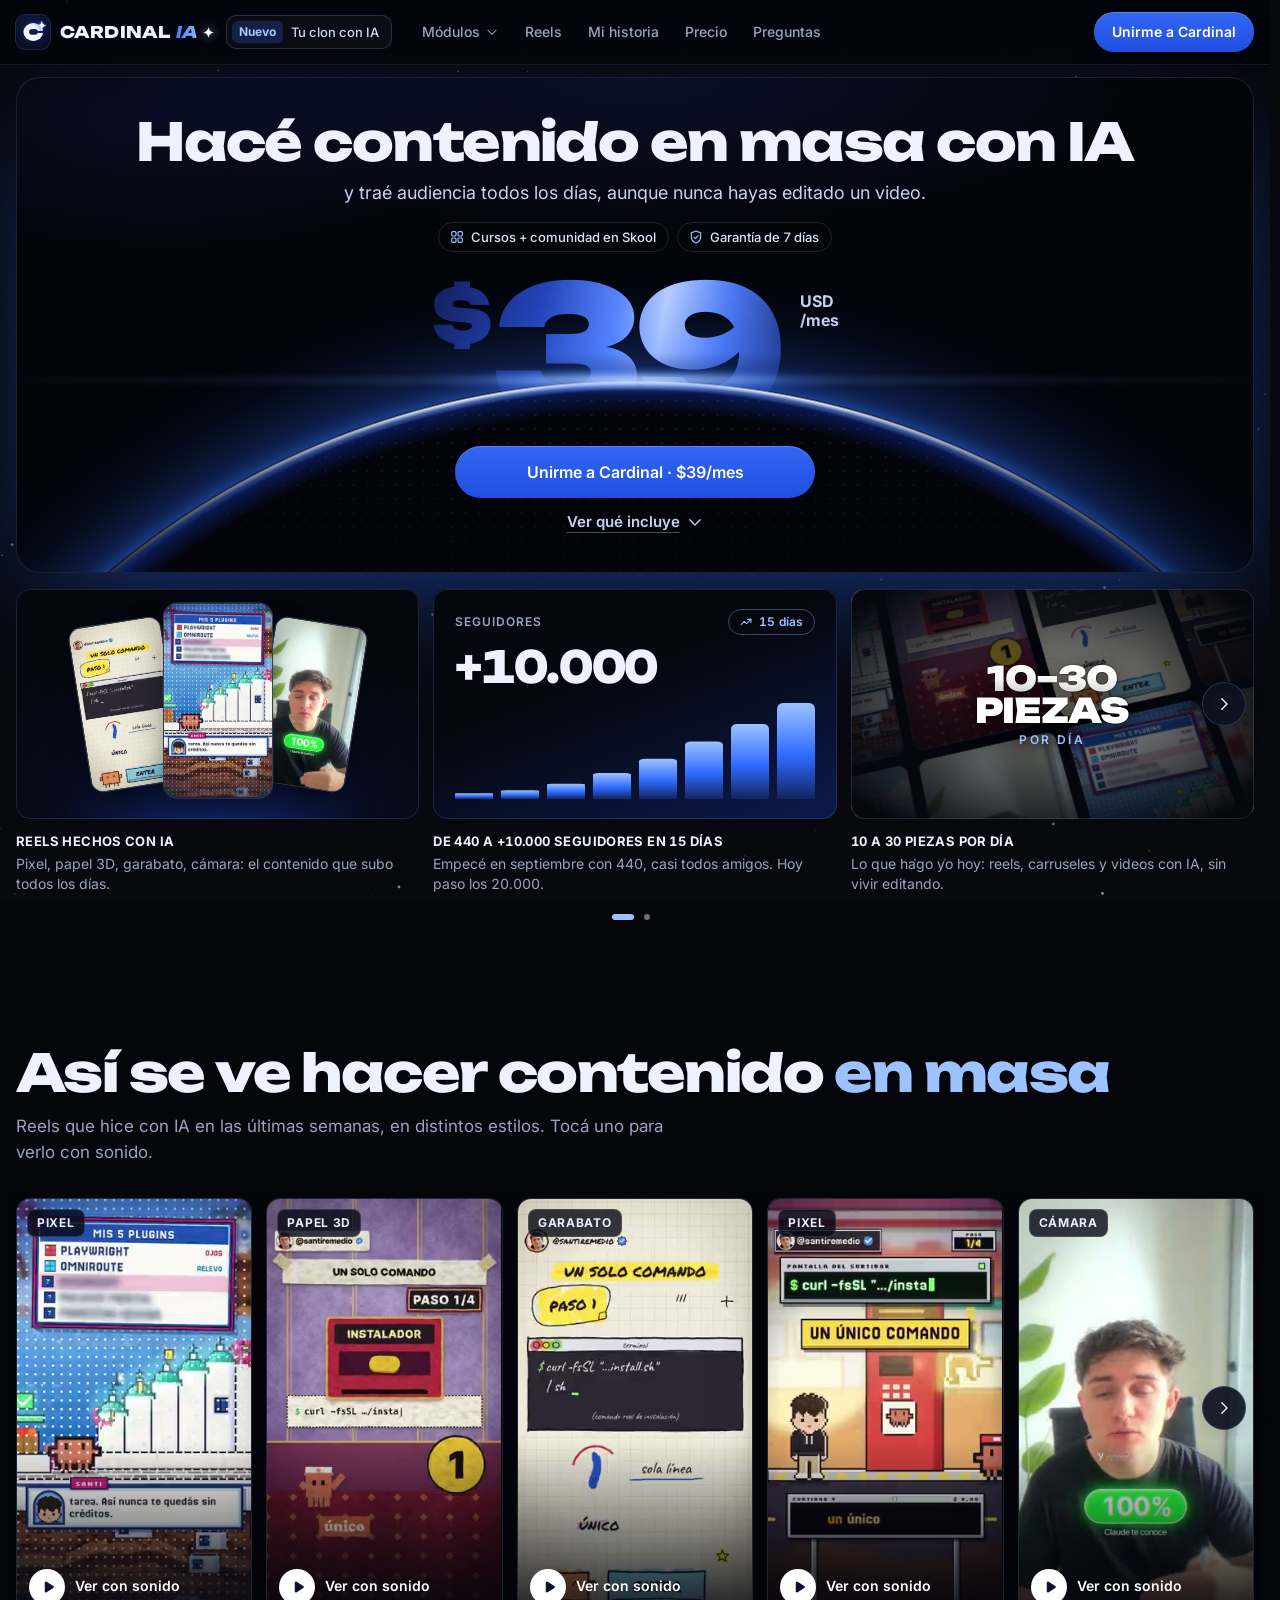
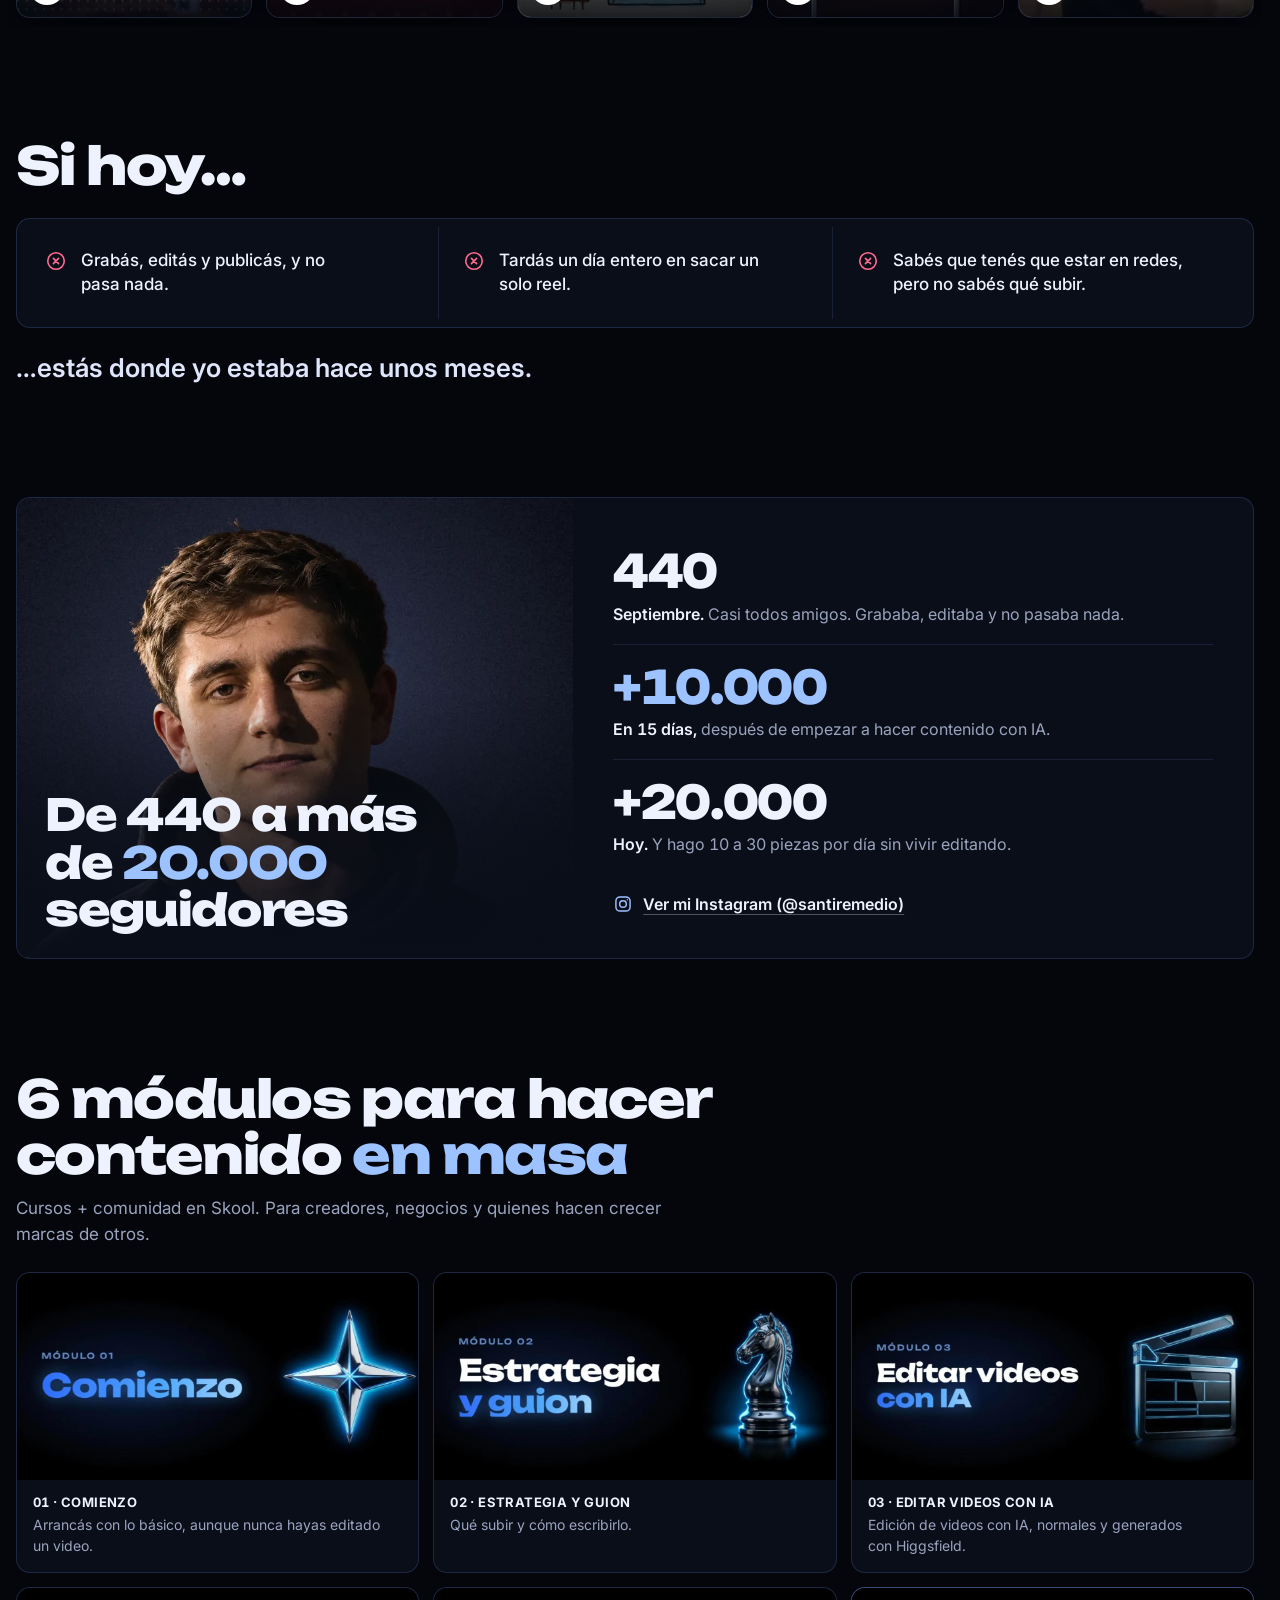
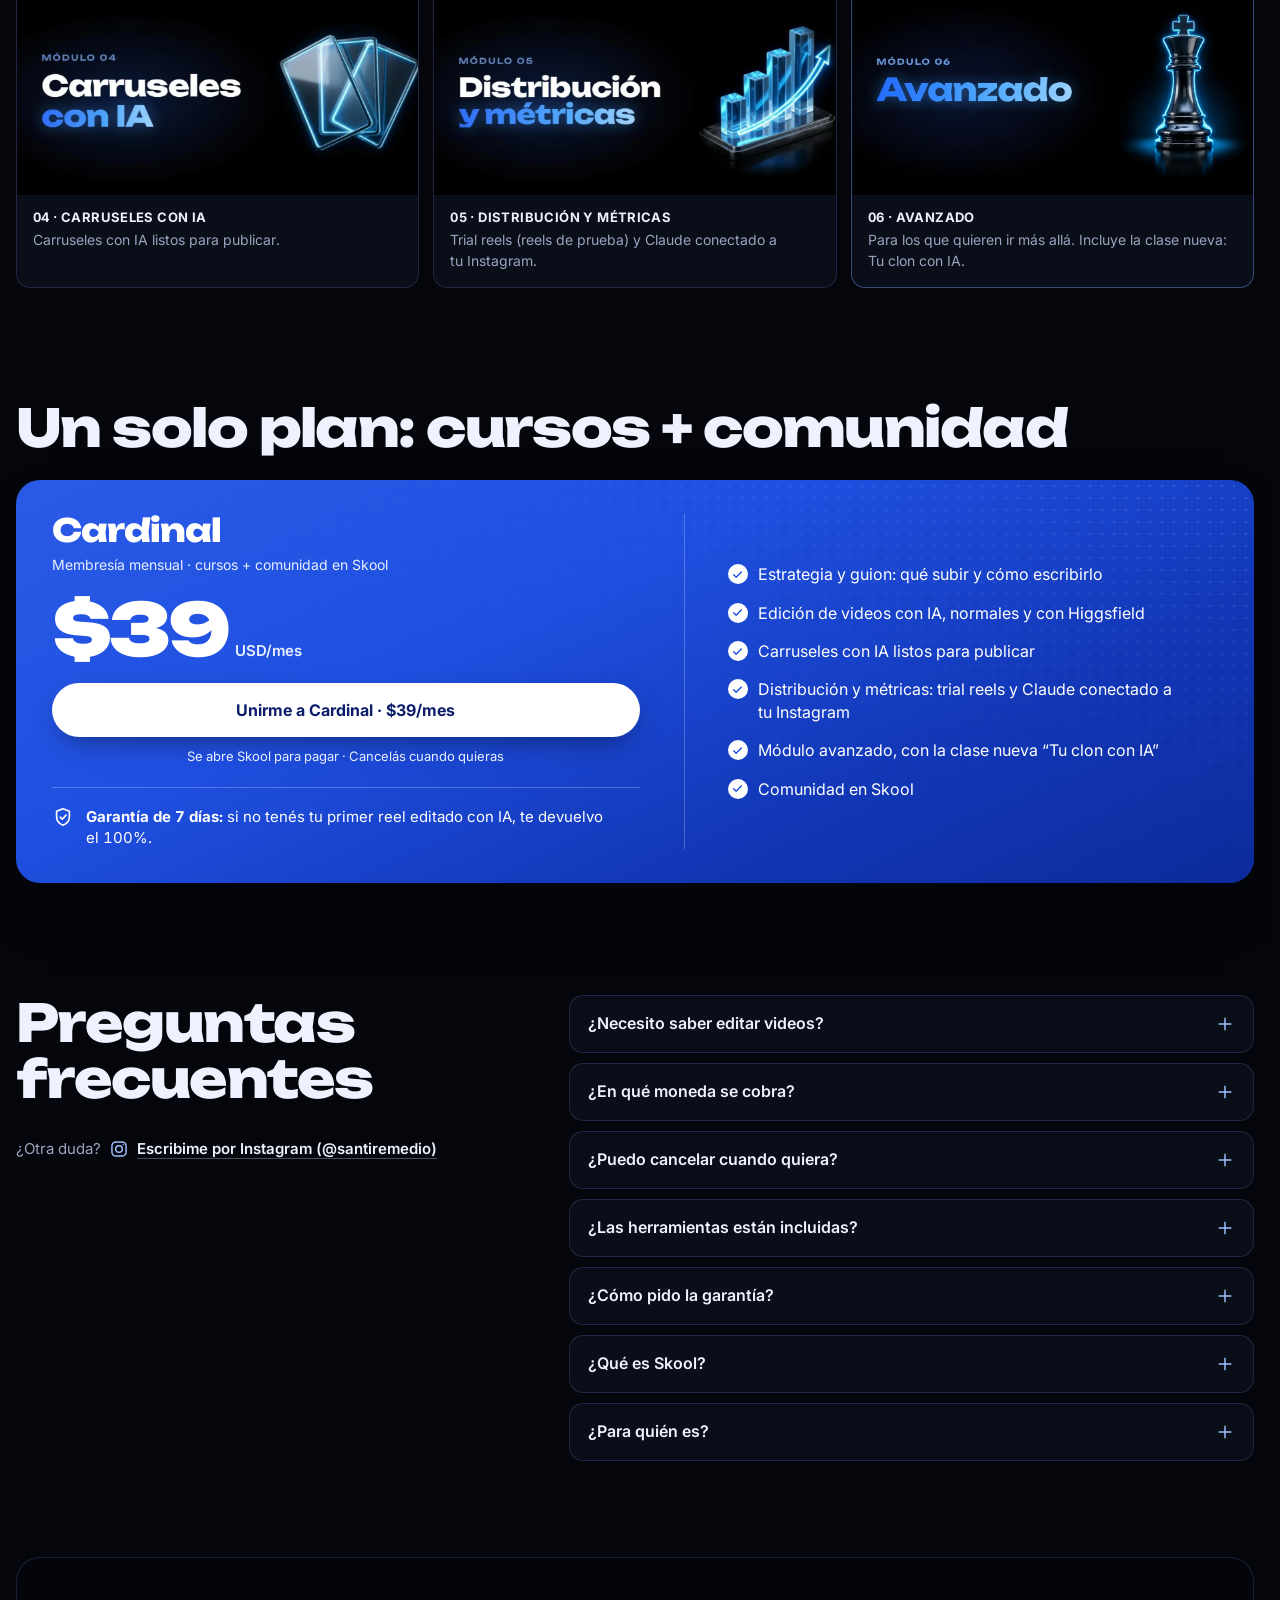
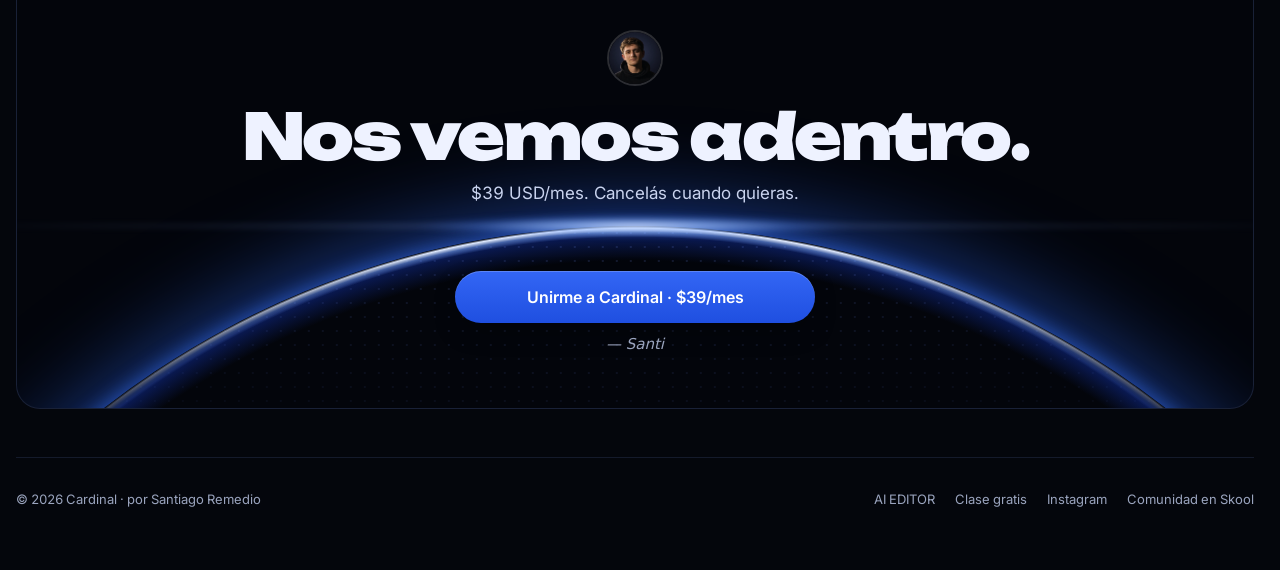
==== commit ba0f3f36: "Home v3: versión pensada para celular, más prolija y "tech" - Arriba primero qué es (título + garant" ====
--- a/index.html
+++ b/index.html
@@ -2,12 +2,24 @@
 <html lang="es">
 <head>
 <meta charset="utf-8">
-<meta name="viewport" content="width=device-width, initial-scale=1">
+<meta name="viewport" content="width=device-width, initial-scale=1, viewport-fit=cover">
+<!-- VISTA PREVIA DE LINKS (WhatsApp, Instagram, Google)
+     Los robots que arman esas vistas previas no corren el script de la página: nada de lo que está acá cambia solo el 1/12.
+     Por eso la descripción y los textos de og: no dicen precio. El precio está solo en la imagen (og.jpg: "Hasta el 30/11 · después $39").
+     Instagram y Facebook guardan la imagen según su dirección: si la reemplazás, cambiá también la dirección (por eso el ?v=2).
+     PENDIENTE PARA EL 1/12/2026 (fin del Black Friday), en un solo deploy:
+       1. og:image: cambiar assets/og.jpg?v=2 por assets/og-39.jpg (ya está hecha: dice $39/mes, sin Black Friday).
+       2. Título de la pestaña (la línea de abajo): cambiarlo a "Cardinal · Santiago Remedio — $39/mes" (en el navegador ya cambia solo; esto es para los robots).
+       3. Pegar https://santiagoremedio.com/ en https://developers.facebook.com/tools/debug/ y tocar "Scrape Again",
+          para que Instagram y Facebook dejen de mostrar la vista previa vieja. -->
 <title>Cardinal · Santiago Remedio — Black Friday $29/mes</title>
-<meta name="description" content="Hacé contenido en masa con IA y traé audiencia todos los días, aunque nunca hayas editado un video. Black Friday: $29/mes hasta el 30 de noviembre.">
-<meta property="og:title" content="Cardinal — Black Friday $29/mes">
-<meta property="og:description" content="Contenido en masa con IA. $29/mes hasta el 30 de noviembre, después $39. Si entrás ahora, se te congela en $29.">
-<meta property="og:image" content="https://santiagoremedio.com/assets/og.jpg">
+<meta name="description" content="Hacé contenido en masa con IA y traé audiencia todos los días, aunque nunca hayas editado un video. Cursos + comunidad en Skool, por Santiago Remedio.">
+<link rel="canonical" href="https://santiagoremedio.com/">
+<meta property="og:url" content="https://santiagoremedio.com/">
+<meta property="og:type" content="website">
+<meta property="og:title" content="Cardinal — Hacé contenido en masa con IA">
+<meta property="og:description" content="Cursos + comunidad en Skool, por Santiago Remedio. Traé audiencia todos los días, aunque nunca hayas editado un video.">
+<meta property="og:image" content="https://santiagoremedio.com/assets/og.jpg?v=2">
 <meta property="og:image:width" content="1200"><meta property="og:image:height" content="630">
 <meta name="twitter:card" content="summary_large_image">
 <link rel="icon" href="assets/favicon.svg" type="image/svg+xml">
@@ -18,401 +30,560 @@
 <link href="https://fonts.googleapis.com/css2?family=Inter:wght@400;500;600;700&family=Unbounded:wght@500;700;800;900&display=swap" rel="stylesheet">
 <style>
 :root{
-  --bg:#04060c; --card:#0a0e19; --card2:#0d1220; --line:rgba(130,160,255,.13); --line2:rgba(130,160,255,.24);
-  --ink:#eef2ff; --mute:#8b94ad; --dim:#6f7896;
-  --blue:#2f6bff; --blue2:#5b8cff; --sky:#9cc2ff; --glow:#3d7bff;
-  --hot:#ff2e63;
-  --r:22px; --ease:cubic-bezier(.2,.8,.2,1);
+  --bg:#04060c; --card:#0a0e19; --line:rgba(130,160,255,.13); --line2:rgba(130,160,255,.24); --line-card:rgba(130,160,255,.18);
+  --ink:#eef2ff; --soft:#c9d3ee; --mute:#9aa4be;
+  --sky:#9cc2ff; --b1:#3366f5; --b2:#1f4fe0; --hot:#e0174e;
+  --r:14px; --r-hero:24px; --gut:16px; --hh:56px;
+  --ease:cubic-bezier(.16,1,.3,1);
+  --lift:0 10px 30px -12px rgba(0,0,0,.6);
   --display:"Unbounded",system-ui,sans-serif; --body:"Inter",system-ui,sans-serif;
 }
-*{box-sizing:border-box;margin:0;padding:0}
-html{scroll-behavior:smooth;background:var(--bg)}
-body{font-family:var(--body);color:var(--ink);background:var(--bg);overflow-x:hidden;-webkit-font-smoothing:antialiased}
-a{color:inherit;text-decoration:none}
-img{display:block;max-width:100%}
-.wrap{width:min(1240px,calc(100% - 32px));margin:0 auto}
-
-/* fondo de estrellas + grano */
-#stars{position:fixed;inset:0;z-index:0;pointer-events:none}
-body::after{content:"";position:fixed;inset:-50%;z-index:1;pointer-events:none;opacity:.07;
-  background-image:url("data:image/svg+xml,%3Csvg xmlns='http://www.w3.org/2000/svg' width='160' height='160'%3E%3Cfilter id='n'%3E%3CfeTurbulence type='fractalNoise' baseFrequency='.9' numOctaves='2' stitchTiles='stitch'/%3E%3C/filter%3E%3Crect width='100%25' height='100%25' filter='url(%23n)'/%3E%3C/svg%3E");
-  animation:grain 1s steps(4) infinite}
-@keyframes grain{25%{transform:translate(-3%,2%)}50%{transform:translate(2%,-3%)}75%{transform:translate(-1%,3%)}}
-main,header,footer,.ticker{position:relative;z-index:2}
-
-/* ticker */
-.ticker{background:linear-gradient(90deg,#0b1a4d,#1d47d6,#0b1a4d);overflow:hidden;white-space:nowrap;border-bottom:1px solid var(--line2)}
-.ticker__track{display:inline-flex;gap:38px;padding:9px 0;animation:marquee 32s linear infinite;font:700 12px/1 var(--display);letter-spacing:.14em;text-transform:uppercase}
-.ticker__track span{display:inline-flex;align-items:center;gap:38px}
-.ticker__track i{font-style:normal;color:var(--sky)}
-@keyframes marquee{to{transform:translateX(-50%)}}
-
-/* nav */
-header{position:sticky;top:0;z-index:50;backdrop-filter:blur(14px);-webkit-backdrop-filter:blur(14px);background:rgba(4,6,12,.72);border-bottom:1px solid var(--line)}
-.nav{display:flex;align-items:center;gap:22px;height:64px}
-.logo{display:flex;align-items:center;gap:10px;flex:none}
-.logo__mark{width:34px;height:34px;border-radius:10px;display:grid;place-items:center;background:radial-gradient(90% 90% at 50% 40%,#13245e,#060a1c 75%);box-shadow:0 0 0 1px var(--line2),0 0 20px rgba(61,123,255,.35);overflow:hidden}
-.logo__mark svg{width:30px;height:30px;overflow:visible}
-.logo__word{font:800 16px/1 var(--display);letter-spacing:.01em;text-transform:uppercase;display:flex;align-items:center;gap:6px}
-.logo__word i{font-style:normal;display:inline-block;transform:skewX(-12deg);background:linear-gradient(90deg,#3f7bff,#8fb6ff);-webkit-background-clip:text;background-clip:text;color:transparent}
-.logo__word svg{width:11px;height:11px;margin-left:-2px;filter:drop-shadow(0 0 4px rgba(150,190,255,.9))}
-/* pill tipo "New drops" */
-.drop{display:inline-flex;align-items:center;gap:8px;height:34px;padding:0 12px 0 5px;border-radius:10px;font-size:13px;font-weight:500;color:#cfd8f3;box-shadow:0 0 0 1px var(--line2) inset;background:rgba(255,255,255,.03);transition:background .2s;white-space:nowrap}
-.drop:hover{background:rgba(255,255,255,.07)}
-.drop__tag{font:700 10.5px/1 var(--body);padding:5px 7px;border-radius:6px;background:rgba(47,107,255,.22);color:#a9c6ff;box-shadow:0 0 0 1px rgba(91,140,255,.45) inset}
-/* menú desplegable de módulos */
-.dd{position:relative}
-.dd__btn{display:inline-flex;align-items:center;gap:5px}
-.dd__btn svg{width:10px;height:10px;transition:transform .25s}
-.dd:hover .dd__btn svg,.dd:focus-within .dd__btn svg{transform:rotate(180deg)}
-.dd__panel,.offers{position:absolute;top:calc(100% + 14px);opacity:0;visibility:hidden;transform:translateY(-6px) scale(.98);transform-origin:top;transition:opacity .22s,transform .3s var(--ease),visibility .22s;z-index:80;
-  background:rgba(12,15,26,.97);border-radius:18px;box-shadow:0 0 0 1px var(--line2),0 30px 80px rgba(0,0,0,.7);padding:16px}
-.dd__panel::before,.offers::before{content:"";position:absolute;left:0;right:0;top:-16px;height:16px}
-.dd__panel{left:-40px;width:640px}
-.dd:hover .dd__panel,.dd:focus-within .dd__panel,.nav__cta:hover .offers,.nav__cta:focus-within .offers{opacity:1;visibility:visible;transform:none}
-.dd__h{font:600 11px/1 var(--body);letter-spacing:.12em;text-transform:uppercase;color:var(--dim);margin:2px 4px 12px}
-.dd__grid{display:grid;grid-template-columns:repeat(3,1fr);gap:10px}
-.dd__item{border-radius:12px;padding:6px;transition:background .2s}
-.dd__item:hover{background:rgba(255,255,255,.05)}
-.dd__item img{border-radius:9px;aspect-ratio:1460/752;object-fit:cover;box-shadow:0 0 0 1px var(--line)}
-.dd__item span{display:block;margin:8px 2px 2px;font-size:13px;font-weight:600;color:#dfe6fb}
-.dd__foot{margin-top:12px;display:flex;justify-content:space-between;align-items:center;padding:12px 14px;border-radius:12px;background:rgba(255,255,255,.04);font-size:13px;color:var(--mute)}
-.dd__foot a{color:var(--sky);font-weight:600}
-.offers{right:0;top:calc(100% + 22px);width:360px;padding:10px}
-.offers__h{font:600 11px/1 var(--body);letter-spacing:.12em;text-transform:uppercase;color:var(--dim);margin:8px 8px 8px}
-.offer{display:flex;align-items:center;gap:12px;padding:10px;border-radius:12px;transition:background .2s}
-.offer:hover{background:rgba(255,255,255,.05)}
-.offer__ico{flex:none;width:34px;height:34px;border-radius:9px;display:grid;place-items:center;background:rgba(47,107,255,.16);color:var(--sky);font-weight:800;font-size:14px}
-.offer__ico.hot{background:rgba(255,46,99,.16);color:#ff6b8f}
-.offer b{display:block;font-size:13.5px;font-weight:600;color:#eef2ff}
-.offer small{display:block;margin-top:3px;font-size:12px;color:var(--dim);font-variant-numeric:tabular-nums}
-.offer em{margin-left:auto;font-style:normal;font-size:12px;font-weight:600;padding:6px 10px;border-radius:8px;background:#fff;color:#0a1033}
-body:has(.dd:hover) main,body:has(.nav__cta:hover) main{filter:brightness(.42) blur(1px)}
-main{transition:filter .3s}
-.nav__links{display:flex;gap:4px;margin-left:10px}
-.nav__links > a,.dd__btn{padding:8px 12px;border-radius:10px;color:var(--mute);font-size:14px;font-weight:500;transition:color .2s,background .2s}
-.nav__links > a:hover,.dd__btn:hover{color:var(--ink);background:rgba(255,255,255,.05)}
-.nav__cta{margin-left:auto;position:relative}
-.sticker{position:absolute;left:50%;bottom:-11px;transform:translateX(-50%) rotate(-3deg);white-space:nowrap;background:var(--hot);color:#fff;font:800 9.5px/1 var(--display);font-style:italic;letter-spacing:.04em;padding:4px 7px;border-radius:4px;box-shadow:0 4px 14px rgba(255,46,99,.45);pointer-events:none}
-
-/* botones */
-.btn{--b:var(--blue);position:relative;display:inline-flex;align-items:center;justify-content:center;gap:10px;height:48px;padding:0 24px;border-radius:12px;font:600 15px/1 var(--body);cursor:pointer;border:0;transition:transform .25s var(--ease),box-shadow .25s,background .25s;overflow:hidden;isolation:isolate}
-.btn--blue{background:linear-gradient(180deg,#4a82ff,#2457ec);color:#fff;box-shadow:0 0 0 1px rgba(160,190,255,.35) inset,0 10px 30px -8px rgba(47,107,255,.8)}
-.btn--blue::after{content:"";position:absolute;inset:0;z-index:-1;background:linear-gradient(110deg,transparent 30%,rgba(255,255,255,.45) 50%,transparent 70%);transform:translateX(-120%);animation:sheen 3.6s ease-in-out infinite}
-@keyframes sheen{55%,100%{transform:translateX(120%)}}
-.btn--white{background:#fff;color:#070a14;box-shadow:0 -3px 0 rgba(0,0,0,.12) inset}
-.btn--ghost{background:rgba(255,255,255,.06);color:var(--ink);box-shadow:0 0 0 1px var(--line2) inset}
-.btn:hover{transform:translateY(-2px)}
-.btn--blue:hover{box-shadow:0 0 0 1px rgba(190,210,255,.6) inset,0 16px 40px -8px rgba(47,107,255,1)}
-.btn--sm{height:38px;padding:0 16px;font-size:14px;border-radius:10px}
-.btn--lg{height:56px;padding:0 30px;font-size:16px}
-
-/* HERO tipo Higgsfield */
-.hero{--hz:clamp(236px,calc(11vw + 120px),290px);margin-top:16px;position:relative;border-radius:28px;overflow:hidden;background:#03050b;min-height:clamp(560px,78vh,720px);display:flex;flex-direction:column;align-items:center;justify-content:flex-start;padding:clamp(34px,6vh,60px) 20px 40px;box-shadow:0 0 0 1px var(--line2),0 40px 120px -40px rgba(47,107,255,.55)}
-.hero::before{content:"";position:absolute;inset:0;background:radial-gradient(60% 50% at 50% 100%,rgba(47,107,255,.22),transparent 70%),radial-gradient(40% 40% at 15% 10%,rgba(40,70,200,.12),transparent 70%);pointer-events:none}
-.hero__eyebrow{position:relative;z-index:3;font:700 clamp(13px,1.6vw,20px)/1 var(--display);letter-spacing:.32em;text-transform:uppercase;background:linear-gradient(90deg,#6f8fe8,#c9d8ff,#6f8fe8);background-size:200% 100%;-webkit-background-clip:text;background-clip:text;color:transparent;animation:pan 5s linear infinite}
-@keyframes pan{to{background-position:-200% 0}}
-.hero__big{position:relative;z-index:1;margin-top:clamp(4px,1vh,14px);font:900 clamp(130px,23vw,300px)/.86 var(--display);letter-spacing:-.06em;display:flex;align-items:flex-start;
-  background:linear-gradient(100deg,#0e1640 0%,#1d2f82 28%,#3e6dff 55%,#a9c6ff 72%,#2c4fc7 88%,#0e1640 100%);background-size:220% 100%;-webkit-background-clip:text;background-clip:text;color:transparent;
-  -webkit-mask-image:linear-gradient(180deg,#000 55%,rgba(0,0,0,.25) 82%,transparent 96%);mask-image:linear-gradient(180deg,#000 55%,rgba(0,0,0,.25) 82%,transparent 96%);
-  animation:bigsheen 7s ease-in-out infinite, bigin 1.4s var(--ease) both}
-.hero__big small{font-size:.42em;margin-top:.14em;letter-spacing:-.02em}
-@keyframes bigsheen{50%{background-position:100% 0}}
-@keyframes bigin{from{opacity:0;filter:blur(24px);transform:translateY(30px) scale(.96)}}
-/* planeta */
-.planet{position:absolute;left:50%;top:var(--hz);width:max(1500px,150%);aspect-ratio:1;transform:translateX(-50%);border-radius:50%;z-index:2;
-  background:radial-gradient(closest-side,#03050b 96%,#0a1a55 99%,transparent 100%);
-  animation:rise 1.8s var(--ease) both .15s}
-.planet::before{content:"";position:absolute;inset:0;border-radius:50%;
-  background-image:radial-gradient(rgba(120,150,255,.16) 1px,transparent 1.4px);background-size:14px 14px;
-  -webkit-mask-image:radial-gradient(70% 22% at 50% 0%,#000,transparent 80%);mask-image:radial-gradient(70% 22% at 50% 0%,#000,transparent 80%)}
-.planet::after{content:"";position:absolute;inset:0;border-radius:50%;
-  background:radial-gradient(closest-side,transparent 98.7%,rgba(120,165,255,.55) 99.3%,rgba(225,235,255,1) 99.75%,transparent 100%);
-  -webkit-mask-image:radial-gradient(62% 18% at 50% 0%,#000 20%,rgba(0,0,0,.45) 60%,transparent 100%);mask-image:radial-gradient(62% 18% at 50% 0%,#000 20%,rgba(0,0,0,.45) 60%,transparent 100%)}
-.planet{box-shadow:0 -24px 90px -10px rgba(47,107,255,.55),0 -2px 18px rgba(61,123,255,.5)}
-.flare{position:absolute;left:50%;top:calc(var(--hz) - 15px);width:620px;height:30px;transform:translateX(-50%);z-index:3;pointer-events:none;
-  background:radial-gradient(50% 50% at 50% 50%,#fff,rgba(160,195,255,.75) 22%,rgba(61,123,255,.25) 52%,transparent 72%);filter:blur(3px);animation:flare 4.5s ease-in-out infinite, fadein 2s 1s both}
-.flare::after{content:"";position:absolute;left:50%;top:50%;width:1400px;height:2px;transform:translate(-50%,-50%);background:linear-gradient(90deg,transparent,rgba(160,190,255,.55),transparent)}
-@keyframes flare{50%{opacity:.7;transform:translateX(-50%) scaleX(.82)}}
-@keyframes rise{from{transform:translate(-50%,120px);opacity:0}}
-@keyframes fadein{from{opacity:0}}
-.hero__count{position:relative;z-index:4;margin-top:clamp(2px,1.2vw,18px);display:flex;align-items:flex-start;gap:clamp(6px,1.4vw,16px);animation:fadein 1s .7s both}
-.cd__unit{display:flex;flex-direction:column;align-items:center;gap:8px}
-.cd__num{font:700 clamp(40px,7vw,84px)/1 var(--display);letter-spacing:-.02em;font-variant-numeric:tabular-nums;
-  background:linear-gradient(180deg,#ffffff 10%,#b7c3df 55%,#6b7899 100%);-webkit-background-clip:text;background-clip:text;color:transparent;display:inline-flex}
-.cd__num b{display:inline-block;width:.74em;text-align:center;font-weight:inherit}
-.cd__num b.tick{animation:tick .45s var(--ease)}
-@keyframes tick{from{transform:translateY(-30%);opacity:0;filter:blur(6px)}}
-.cd__lab{font:600 10px/1 var(--body);letter-spacing:.24em;color:var(--dim);text-transform:uppercase}
-.cd__sep{font:700 clamp(36px,6vw,72px)/1 var(--display);color:#3a4566;padding-top:.02em}
-.hero__sub{position:relative;z-index:4;margin-top:22px;text-align:center;color:#b8c3e0;font-size:clamp(14px,1.5vw,17px);line-height:1.5;max-width:560px;animation:fadein 1s .9s both}
-.hero__sub s{color:var(--dim)}
-.hero__sub strong{color:#fff}
-.hero__btns{position:relative;z-index:4;margin-top:26px;display:flex;gap:12px;flex-wrap:wrap;justify-content:center;animation:fadein 1s 1.1s both}
-.hero__lock{position:relative;z-index:4;margin-top:16px;font-size:12.5px;color:var(--mute);display:flex;align-items:center;gap:8px;animation:fadein 1s 1.3s both}
-.hero__lock::before{content:"";width:7px;height:7px;border-radius:50%;background:#46e38a;box-shadow:0 0 10px #46e38a;animation:blink 1.6s infinite}
-@keyframes blink{50%{opacity:.3}}
-
-/* tiles animados */
-.car{position:relative;margin-top:16px}
-.tiles{display:grid;grid-auto-flow:column;grid-auto-columns:calc((100% - 28px)/3);gap:14px;overflow-x:auto;scroll-snap-type:x mandatory;scroll-behavior:smooth;scrollbar-width:none;padding-bottom:4px}
-.tiles::-webkit-scrollbar{display:none}
-.tile{scroll-snap-align:start}
-.car__btn{position:absolute;top:95px;z-index:5;width:42px;height:42px;border-radius:50%;border:0;cursor:pointer;display:grid;place-items:center;color:#fff;background:rgba(14,18,32,.85);backdrop-filter:blur(8px);box-shadow:0 0 0 1px var(--line2),0 10px 30px rgba(0,0,0,.5);transition:opacity .25s,transform .25s var(--ease)}
-.car__btn:hover{transform:scale(1.08)}
-.car__btn svg{width:16px;height:16px}
-.car__btn.prev{left:-14px}.car__btn.next{right:-14px}
-.car__btn[disabled]{opacity:0;pointer-events:none}
-.car__dots{display:flex;gap:6px;justify-content:center;margin-top:16px}
-.car__dots i{width:6px;height:6px;border-radius:9px;background:rgba(255,255,255,.18);transition:width .3s,background .3s}
-.car__dots i.on{width:22px;background:var(--blue2)}
-/* tile: reels en teléfonos */
-.phones{background:radial-gradient(70% 80% at 50% 100%,rgba(47,107,255,.28),#05070e 70%);display:flex;align-items:center;justify-content:center}
-.phones .ph{position:absolute;width:104px;aspect-ratio:9/16;border-radius:14px;overflow:hidden;background:#000;box-shadow:0 0 0 1.5px rgba(160,190,255,.35),0 20px 40px rgba(0,0,0,.6);transition:transform .6s var(--ease)}
-.phones .ph video,.phones .ph img{width:100%;height:100%;object-fit:cover}
-.phones .ph:nth-child(1){transform:translateX(-92px) rotate(-9deg) scale(.9)}
-.phones .ph:nth-child(2){z-index:2;transform:translateY(-4px) scale(1.06)}
-.phones .ph:nth-child(3){transform:translateX(92px) rotate(9deg) scale(.9)}
-.tile:hover .phones .ph:nth-child(1){transform:translateX(-112px) rotate(-12deg) scale(.92)}
-.tile:hover .phones .ph:nth-child(3){transform:translateX(112px) rotate(12deg) scale(.92)}
-/* tile: garantía */
-.shield{display:grid;place-items:center;background:radial-gradient(60% 70% at 50% 50%,#0d1a4a,#03050b 75%)}
-.shield__ring{position:absolute;left:50%;top:50%;width:120px;height:120px;margin:-60px 0 0 -60px;border-radius:50%;box-shadow:0 0 0 1px rgba(120,165,255,.5);animation:ring 3s ease-out infinite}
-.shield__ring:nth-child(2){animation-delay:1s}.shield__ring:nth-child(3){animation-delay:2s}
-@keyframes ring{from{transform:scale(.6);opacity:1}to{transform:scale(2.2);opacity:0}}
-.shield__core{position:relative;text-align:center}
-.shield__core svg{width:58px;height:58px;filter:drop-shadow(0 0 18px rgba(61,123,255,.9))}
-.shield__core b{display:block;margin-top:8px;font:900 28px/1 var(--display);letter-spacing:-.02em}
-.shield__core small{display:block;margin-top:6px;font:600 10.5px/1 var(--body);letter-spacing:.22em;color:var(--sky);text-transform:uppercase}
-.tile{position:relative}
-.tile__media{position:relative;height:230px;border-radius:var(--r);overflow:hidden;background:#05070e;box-shadow:0 0 0 1px var(--line)}
-.tile h3{margin-top:14px;font:700 12.5px/1.3 var(--display);letter-spacing:.02em;text-transform:uppercase}
-.tile h3.blue{color:var(--sky)}
-.tile p{margin-top:5px;color:var(--mute);font-size:13.5px;line-height:1.45}
-
-/* tile 1: BLACK FRIDAY con glitch */
-.bf{display:grid;place-items:center;background:radial-gradient(70% 70% at 50% 50%,#0b1640,#03050b 75%)}
-.bf__inner{text-align:center;position:relative}
-.bf__brand{font:600 13px/1 var(--display);color:#cfe0ff;display:flex;gap:6px;align-items:center;justify-content:center;margin-bottom:8px}
-.bf__word{position:relative;font:900 italic clamp(26px,3vw,38px)/1 var(--display);letter-spacing:-.03em;color:#fff;white-space:nowrap;text-transform:uppercase}
-.bf__word em{font-style:inherit;background:var(--blue);padding:2px 8px 4px;margin-left:6px;border-radius:4px;box-shadow:0 0 30px rgba(47,107,255,.7)}
-.bf__word::before,.bf__word::after{content:attr(data-t);position:absolute;inset:0;opacity:0}
-.bf__word::before{color:#5be1ff;animation:gl1 4s steps(1) infinite}
-.bf__word::after{color:var(--hot);animation:gl2 4s steps(1) infinite}
-@keyframes gl1{0%,86%,100%{opacity:0}87%{opacity:.85;transform:translate(-5px,0);clip-path:inset(10% 0 55% 0)}89%{opacity:.85;transform:translate(4px,0);clip-path:inset(60% 0 8% 0)}91%{opacity:.85;transform:translate(-3px,0);clip-path:inset(30% 0 40% 0)}93%{opacity:0}}
-@keyframes gl2{0%,86%,100%{opacity:0}88%{opacity:.8;transform:translate(5px,0);clip-path:inset(45% 0 25% 0)}90%{opacity:.8;transform:translate(-4px,0);clip-path:inset(5% 0 70% 0)}92%{opacity:0}}
-.bf__off{margin-top:10px;font:700 15px/1 var(--display);color:#fff;letter-spacing:.02em}
-.bf__off span{color:var(--sky)}
-.spark{position:absolute;width:22px;height:22px;color:#fff;animation:twinkle 2.6s ease-in-out infinite}
-.spark svg{width:100%;height:100%}
-@keyframes twinkle{0%,100%{transform:scale(.4) rotate(0);opacity:.3}50%{transform:scale(1) rotate(90deg);opacity:1}}
-
-/* tile 2: contador de seguidores con barras */
-.grow{padding:22px 24px;display:flex;flex-direction:column;background:radial-gradient(80% 90% at 80% 100%,rgba(47,107,255,.25),transparent 60%),#05070e}
-.grow__top{display:flex;justify-content:space-between;align-items:center;color:var(--mute);font-size:12px;letter-spacing:.08em;text-transform:uppercase;font-weight:600}
-.pill{display:inline-flex;align-items:center;gap:6px;padding:4px 10px;border-radius:99px;background:rgba(47,107,255,.18);color:var(--sky);font-size:11px;box-shadow:0 0 0 1px rgba(91,140,255,.35) inset}
-.grow__num{margin-top:10px;font:800 46px/1 var(--display);letter-spacing:-.03em;font-variant-numeric:tabular-nums}
-.grow__bars{margin-top:auto;display:flex;align-items:flex-end;gap:8px;height:96px}
-.grow__bars i{flex:1;border-radius:6px 6px 2px 2px;background:linear-gradient(180deg,#9cc2ff,#2f6bff 55%,rgba(47,107,255,.15));box-shadow:0 0 18px rgba(61,123,255,.45);transform-origin:bottom;transform:scaleY(.04);transition:transform 1.1s var(--ease)}
-.grow.on .grow__bars i{transform:scaleY(var(--h))}
-
-/* tile 3: collage de portadas */
-.wall{background:#05070e;perspective:900px}
-.wall__plane{position:absolute;inset:-40% -20%;display:grid;grid-template-columns:repeat(3,1fr);gap:10px;transform:rotateX(28deg) rotateZ(-14deg);animation:wall 26s linear infinite}
-.wall__plane img{width:100%;border-radius:10px;box-shadow:0 0 0 1px var(--line2)}
-@keyframes wall{to{transform:rotateX(28deg) rotateZ(-14deg) translateY(-33.3%)}}
-.wall__fade{position:absolute;inset:0;background:radial-gradient(70% 70% at 50% 50%,transparent,#05070e 92%)}
-.wall__label{position:absolute;left:50%;top:50%;transform:translate(-50%,-50%);text-align:center;font:900 italic 34px/0.95 var(--display);letter-spacing:-.03em;text-transform:uppercase;color:#fff;text-shadow:0 4px 30px #000,0 0 2px #000}
-.wall__label small{display:block;margin-top:8px;font:600 11px/1 var(--body);letter-spacing:.2em;color:var(--sky);text-shadow:none}
-
-/* bloque promo + mini tiles */
-.promo{display:grid;grid-template-columns:1.05fr 1.6fr;gap:14px;margin-top:44px}
-.promo__card{position:relative;border-radius:var(--r);overflow:hidden;padding:28px;min-height:300px;background:#060914;box-shadow:0 0 0 1px var(--line2);display:flex;flex-direction:column}
-.promo__card::after{content:"";position:absolute;left:-20%;right:-20%;bottom:-62%;height:100%;border-radius:50%;background:radial-gradient(closest-side,#060914 97.6%,rgba(120,165,255,.55) 98.6%,rgba(225,235,255,.9) 99.4%,transparent 100%);box-shadow:0 -20px 70px -10px rgba(47,107,255,.45);pointer-events:none}
-.promo__card > *{position:relative;z-index:1}
-.promo__eyebrow{font:700 11px/1 var(--display);letter-spacing:.26em;color:var(--blue2);text-transform:uppercase}
-.promo__card h2{position:relative;z-index:1;margin-top:14px;font:800 clamp(24px,2.6vw,32px)/1.08 var(--display);letter-spacing:-.02em;text-transform:uppercase;max-width:12ch}
-.promo__mini{margin-top:auto;padding-top:20px;position:relative;z-index:1}
-.promo__mini .cd__num{font-size:34px}
-.promo__mini .cd__sep{font-size:30px}
-.promo__mini .row{display:flex;gap:8px;align-items:flex-start}
-.promo__mini .btn{margin-top:16px}
-.minis{display:grid;grid-template-columns:repeat(3,1fr);gap:12px}
-.mini{position:relative;border-radius:16px;padding:18px;background:var(--card);box-shadow:0 0 0 1px var(--line);min-height:142px;display:flex;flex-direction:column;overflow:hidden;transition:transform .3s var(--ease),box-shadow .3s}
-.mini:hover{transform:translateY(-3px);box-shadow:0 0 0 1px var(--line2),0 18px 40px -20px rgba(47,107,255,.6)}
-.mini__ico{width:30px;height:30px;border-radius:8px;display:grid;place-items:center;background:rgba(47,107,255,.14);color:var(--sky);font-size:15px}
-.mini__tag{position:absolute;top:14px;right:14px;font:800 9px/1 var(--display);padding:4px 6px;border-radius:4px;letter-spacing:.06em}
-.tag-blue{background:var(--blue);color:#fff}.tag-hot{background:var(--hot);color:#fff}.tag-sky{background:#cfe0ff;color:#0a1640}
-.mini h4{margin-top:auto;font:600 14.5px/1.25 var(--body)}
-.mini p{margin-top:4px;color:var(--mute);font-size:12.5px;line-height:1.4}
-
-/* fila de reels */
-.reelrow{position:relative;width:100vw;margin-left:calc(50% - 50vw);margin-top:36px;overflow:hidden;-webkit-mask-image:linear-gradient(90deg,transparent,#000 8%,#000 92%,transparent);mask-image:linear-gradient(90deg,transparent,#000 8%,#000 92%,transparent)}
-.reelrow__track{display:flex;gap:18px;width:max-content;animation:marquee 60s linear infinite;padding:10px 0 20px}
-.reelrow:hover .reelrow__track{animation-play-state:paused}
-.rph{position:relative;width:210px;aspect-ratio:9/16;border-radius:24px;overflow:hidden;background:#000;box-shadow:0 0 0 1.5px rgba(140,175,255,.22),0 30px 60px -20px rgba(0,0,0,.8);transition:transform .45s var(--ease),box-shadow .45s;flex:none}
-.rph:hover{transform:translateY(-8px) scale(1.03);box-shadow:0 0 0 1.5px rgba(140,175,255,.6),0 30px 70px -20px rgba(47,107,255,.7)}
-.rph video,.rph img{width:100%;height:100%;object-fit:cover}
-.rph__tag{position:absolute;left:10px;top:10px;font:700 10px/1 var(--body);letter-spacing:.06em;padding:6px 8px;border-radius:7px;background:rgba(5,8,20,.72);backdrop-filter:blur(6px);color:#dfe8ff;box-shadow:0 0 0 1px rgba(255,255,255,.12) inset;text-transform:uppercase}
-
-/* secciones */
-section{padding:110px 0 0}
-.kicker{font:700 11.5px/1 var(--display);letter-spacing:.28em;text-transform:uppercase;color:var(--blue2)}
-.h2{margin-top:14px;font:800 clamp(30px,4.6vw,56px)/1.03 var(--display);letter-spacing:-.035em}
-.h2 .grad{background:linear-gradient(90deg,#3e6dff,#a9c6ff);-webkit-background-clip:text;background-clip:text;color:transparent}
-.lead{margin-top:16px;color:var(--mute);font-size:17px;line-height:1.55;max-width:600px}
-
-/* dolores */
-.pains{display:grid;grid-template-columns:repeat(3,1fr);gap:14px;margin-top:40px}
-.pain{border-radius:var(--r);padding:26px;background:var(--card);box-shadow:0 0 0 1px var(--line);position:relative;overflow:hidden}
-.pain__x{width:34px;height:34px;border-radius:50%;display:grid;place-items:center;background:rgba(255,46,99,.12);color:#ff6b8f;font-weight:700;box-shadow:0 0 0 1px rgba(255,46,99,.3) inset}
-.pain p{margin-top:18px;font-size:18px;line-height:1.4;font-weight:500}
-.pains__end{margin-top:26px;font:600 clamp(18px,2vw,22px)/1.4 var(--body);color:#cfd8f3}
-
-/* historia */
-.story{display:grid;grid-template-columns:.9fr 1.1fr;gap:20px;margin-top:40px;align-items:stretch}
-.story__photo{position:relative;border-radius:var(--r);overflow:hidden;box-shadow:0 0 0 1px var(--line2);min-height:420px;background:#0a0f22}
-.story__photo img{position:absolute;inset:0;width:100%;height:100%;object-fit:cover}
-.story__photo::after{content:"";position:absolute;inset:0;background:linear-gradient(180deg,transparent 55%,rgba(4,6,12,.9))}
-.story__name{position:absolute;left:22px;bottom:20px;z-index:2}
-.story__name b{display:block;font:800 20px/1.1 var(--display)}
-.story__name span{color:var(--sky);font-size:13px}
-.story__body{display:flex;flex-direction:column;gap:14px}
-.stat{border-radius:var(--r);padding:24px 26px;background:var(--card);box-shadow:0 0 0 1px var(--line);display:flex;align-items:center;gap:22px}
-.stat__n{font:800 clamp(34px,4vw,50px)/1 var(--display);letter-spacing:-.03em;min-width:5.2ch;font-variant-numeric:tabular-nums}
-.stat__n.grad{background:linear-gradient(90deg,#5b8cff,#cfe0ff);-webkit-background-clip:text;background-clip:text;color:transparent}
-.stat p{color:var(--mute);font-size:15px;line-height:1.45}
-.stat p b{color:var(--ink);font-weight:600}
-.stat--hl{background:linear-gradient(120deg,rgba(47,107,255,.2),rgba(10,14,25,1) 60%);box-shadow:0 0 0 1px var(--line2)}
-
-/* módulos */
-.mods{display:grid;grid-template-columns:repeat(3,1fr);gap:14px;margin-top:40px}
-.mod{position:relative;border-radius:18px;overflow:hidden;box-shadow:0 0 0 1px var(--line);transition:transform .45s var(--ease),box-shadow .45s;transform-style:preserve-3d;background:#000}
-.mod img{width:100%;aspect-ratio:1460/752;object-fit:cover;transition:transform .6s var(--ease)}
-.mod:hover{box-shadow:0 0 0 1px rgba(120,160,255,.5),0 30px 60px -30px rgba(47,107,255,.9)}
-.mod:hover img{transform:scale(1.04)}
-.mod__cap{padding:14px 16px 16px;background:var(--card)}
-.mod__cap p{color:var(--mute);font-size:13.5px;line-height:1.45}
-.mod--bonus{box-shadow:0 0 0 1px rgba(120,160,255,.45)}
-
-/* precio */
-.pricing{display:grid;grid-template-columns:1.25fr 1fr;gap:16px;margin-top:40px;align-items:stretch}
-.plan{position:relative;border-radius:26px;padding:30px;overflow:hidden;color:#fff;
-  background:radial-gradient(90% 80% at 100% 0%,#7fb0ff 0%,transparent 55%),linear-gradient(150deg,#3a74ff 0%,#1f4fe0 45%,#0c2a9a 100%);
-  box-shadow:0 0 0 1px rgba(180,205,255,.45) inset,0 40px 100px -40px rgba(47,107,255,.9)}
-.plan::before{content:"";position:absolute;inset:0;background-image:radial-gradient(rgba(255,255,255,.14) 1px,transparent 1.4px);background-size:12px 12px;-webkit-mask-image:linear-gradient(200deg,#000,transparent 60%);mask-image:linear-gradient(200deg,#000,transparent 60%)}
-.plan > *{position:relative}
-.plan__top{display:flex;justify-content:space-between;align-items:flex-start;gap:12px}
-.plan__name{font:800 34px/1 var(--display);letter-spacing:-.03em}
-.plan__badge{background:#fff;color:#0c2a9a;font:900 italic 11px/1.05 var(--display);text-transform:uppercase;padding:7px 9px;border-radius:6px;transform:rotate(3deg);text-align:center;box-shadow:0 8px 20px rgba(0,0,0,.25)}
-.plan__desc{margin-top:8px;color:rgba(255,255,255,.8);font-size:14px}
-.plan__price{margin-top:26px;display:flex;align-items:baseline;gap:14px;flex-wrap:wrap}
-.plan__price s{font:700 34px/1 var(--display);color:rgba(255,255,255,.5);text-decoration-thickness:3px}
-.plan__price b{font:900 72px/1 var(--display);letter-spacing:-.05em}
-.plan__price span{font-size:15px;color:rgba(255,255,255,.85)}
-.plan__freeze{margin-top:14px;display:inline-flex;align-items:center;gap:8px;padding:8px 12px;border-radius:10px;background:rgba(4,10,40,.35);font-size:13.5px;font-weight:500;box-shadow:0 0 0 1px rgba(255,255,255,.18) inset}
-.plan__cta{margin-top:22px;display:flex;gap:12px;align-items:center;flex-wrap:wrap}
-.plan__cta .btn{background:#fff;color:#0b1d6b;height:54px;padding:0 28px;font-size:16px;font-weight:700}
-.plan__timer{font-size:13px;color:rgba(255,255,255,.85);font-variant-numeric:tabular-nums}
-.plan__list{margin-top:26px;padding-top:22px;border-top:1px solid rgba(255,255,255,.2);display:grid;gap:11px;list-style:none}
-.plan__list li{display:flex;gap:10px;font-size:15px;line-height:1.4}
-.plan__list li::before{content:"";flex:none;width:18px;height:18px;margin-top:1px;border-radius:50%;background:#fff url("data:image/svg+xml,%3Csvg xmlns='http://www.w3.org/2000/svg' viewBox='0 0 16 16'%3E%3Cpath d='M4 8.5l2.5 2.5L12 5.5' fill='none' stroke='%231f4fe0' stroke-width='2.2' stroke-linecap='round' stroke-linejoin='round'/%3E%3C/svg%3E") center/12px no-repeat}
-.side{display:flex;flex-direction:column;gap:16px}
-.guarantee{flex:1;border-radius:26px;padding:30px;background:var(--card);box-shadow:0 0 0 1px var(--line2);display:flex;flex-direction:column;position:relative;overflow:hidden}
-.guarantee__shield{width:64px;height:64px;border-radius:18px;display:grid;place-items:center;background:radial-gradient(circle at 50% 30%,#2a5cff,#0b1640);box-shadow:0 0 0 1px var(--line2),0 0 40px rgba(47,107,255,.5)}
-.guarantee h3{margin-top:22px;font:800 24px/1.15 var(--display);letter-spacing:-.02em}
-.guarantee p{margin-top:10px;color:var(--mute);font-size:15.5px;line-height:1.5}
-.compare{border-radius:26px;padding:24px 26px;background:var(--card);box-shadow:0 0 0 1px var(--line)}
-.compare__row{display:flex;justify-content:space-between;align-items:center;padding:12px 0;border-bottom:1px solid var(--line);font-size:14.5px}
-.compare__row:last-child{border:0}
-.compare__row b{font:700 16px/1 var(--display)}
-.compare__row .now{color:#46e38a}
-.compare__row .later{color:var(--mute)}
-
-/* faq */
-.faq{margin-top:36px;display:grid;gap:10px;max-width:860px}
-.faq details{border-radius:16px;background:var(--card);box-shadow:0 0 0 1px var(--line);transition:box-shadow .3s}
-.faq details[open]{box-shadow:0 0 0 1px var(--line2)}
-.faq summary{list-style:none;cursor:pointer;padding:20px 22px;font-weight:600;font-size:16px;display:flex;justify-content:space-between;align-items:center;gap:16px}
-.faq summary::-webkit-details-marker{display:none}
-.faq summary::after{content:"+";font:500 22px/1 var(--display);color:var(--sky);transition:transform .3s var(--ease)}
-.faq details[open] summary::after{transform:rotate(45deg)}
-.faq .ans{padding:0 22px 20px;color:var(--mute);font-size:15px;line-height:1.6}
-
-/* cierre */
-.final{margin:120px 0 0;position:relative;border-radius:28px;overflow:hidden;background:#03050b;padding:80px 24px 90px;text-align:center;box-shadow:0 0 0 1px var(--line2)}
-.final{--hz:72%}
-.final .planet{width:max(1400px,140%)}
-.final h2{position:relative;z-index:4;font:900 clamp(34px,6vw,76px)/1 var(--display);letter-spacing:-.04em}
-.final p{position:relative;z-index:4;margin:16px auto 0;color:#b8c3e0;font-size:17px;max-width:520px;line-height:1.5}
-.final .btn{position:relative;z-index:4;margin-top:28px}
-.final .hero__lock{justify-content:center}
-
-footer{padding:50px 0 120px;color:var(--dim);font-size:13px}
-footer .wrap{display:flex;justify-content:space-between;gap:16px;flex-wrap:wrap;border-top:1px solid var(--line);padding-top:26px}
-footer a:hover{color:var(--ink)}
-.foot__links{display:flex;gap:20px;flex-wrap:wrap}
-
-/* barra fija mobile */
-.mbar{position:fixed;left:10px;right:10px;bottom:10px;z-index:60;display:none;align-items:center;gap:12px;padding:10px 10px 10px 16px;border-radius:16px;background:rgba(10,14,28,.88);backdrop-filter:blur(14px);-webkit-backdrop-filter:blur(14px);box-shadow:0 0 0 1px var(--line2),0 20px 40px rgba(0,0,0,.6);transform:translateY(140%);transition:transform .5s var(--ease)}
-.mbar.show{transform:none}
-.mbar__t{font-size:12px;color:var(--mute);line-height:1.3}
-.mbar__t b{display:block;color:#fff;font:800 15px/1.1 var(--display)}
-.mbar .btn{margin-left:auto}
-
-/* reveal al scrollear */
-.rv{opacity:0;transform:translateY(34px);filter:blur(10px);transition:opacity .9s var(--ease),transform .9s var(--ease),filter .9s var(--ease);transition-delay:var(--d,0s)}
-.rv.in{opacity:1;transform:none;filter:none}
-
-/* spotlight que sigue al mouse */
-.spot{--x:50%;--y:50%}
-.spot::before{content:"";position:absolute;inset:0;border-radius:inherit;pointer-events:none;opacity:0;transition:opacity .3s;background:radial-gradient(380px circle at var(--x) var(--y),rgba(91,140,255,.14),transparent 45%);z-index:0}
-.spot:hover::before{opacity:1}
+@media (min-width:1001px){:root{--hh:64px}}
+
+/* base y superficies del navegador */
+*,*::before,*::after{box-sizing:border-box}
+*{margin:0;padding:0}
+html{background:var(--bg);color-scheme:dark;caret-color:var(--sky);scrollbar-color:#4a5578 var(--bg);scrollbar-width:thin;scrollbar-gutter:stable;-webkit-text-size-adjust:100%;text-size-adjust:100%}
+@media (prefers-reduced-motion:no-preference){html{scroll-behavior:smooth}}
+html.is-locked{overflow:hidden}
+body{font:400 16px/1.5 var(--body);color:var(--ink);background:var(--bg);font-variant-numeric:tabular-nums;-webkit-font-smoothing:antialiased}
+::selection{background:#2f6bff;color:#fff}
+::-webkit-scrollbar{width:10px;height:10px}
+::-webkit-scrollbar-track{background:var(--bg)}
+::-webkit-scrollbar-thumb{background:#4a5578;border:2px solid var(--bg);border-radius:10px}
+::-webkit-scrollbar-thumb:hover{background:#5d6b94}
+a{color:inherit;text-decoration:none;text-underline-offset:.24em;text-decoration-thickness:1px;-webkit-tap-highlight-color:transparent}
+button{font:inherit;color:inherit;background:none;border:0;cursor:pointer;-webkit-tap-highlight-color:transparent}
+img,video{display:block;max-width:100%}
+img{height:auto}
+ul{list-style:none}
+:focus-visible{outline:2px solid var(--sky);outline-offset:3px}
+[id]{scroll-margin-top:calc(var(--hh) + 16px)}
+h1,h2,h3{text-wrap:balance}
+p,li{text-wrap:pretty}
+.sr-only{position:absolute!important;width:1px;height:1px;margin:-1px;overflow:hidden;clip:rect(0 0 0 0);clip-path:inset(50%);white-space:nowrap;border:0}
+.nw{white-space:nowrap}
+.skip{position:absolute;left:12px;top:-64px;z-index:100;padding:12px 18px;border-radius:999px;background:#fff;color:#0b1d6b;font-weight:600;box-shadow:var(--lift);transition:top .2s var(--ease)}
+.skip:focus{top:8px}
+.wrap{width:min(1240px,100% - 2*var(--gut));margin-inline:auto}
+.ic{width:20px;height:20px;flex:none;fill:none;stroke:currentColor;stroke-width:1.75;stroke-linecap:round;stroke-linejoin:round}
+.ic--fill{fill:currentColor}
+.acc{color:var(--sky)}
 
 /* estado: terminó Black Friday */
 html:not(.bf-over) .after-only{display:none!important}
 .bf-over .bf-only{display:none!important}
 
-@media (max-width:1000px){
-  .nav__links,.drop{display:none}
-  .tiles{grid-auto-columns:calc((100% - 14px)/2)}
-  .promo{grid-template-columns:1fr}
-  .story{grid-template-columns:1fr}
-  .pricing{grid-template-columns:1fr}
-  .mods{grid-template-columns:1fr 1fr}
-}
-@media (max-width:1180px){.drop{display:none}}
-@media (max-width:640px){
-  .pains,.mods,.minis{grid-template-columns:1fr}
-  .tiles{grid-auto-columns:86%}
-  .car__btn{display:none}
-  .bf__word{font-size:22px}
-  .rph{width:160px;border-radius:18px}
-  .logo__word{font-size:13px}
-  .minis{grid-template-columns:1fr 1fr}
-  .hero{min-height:0;padding-bottom:34px}
-  .hero__count{gap:4px;margin-top:22px}
-  .hero .cd__num{font-size:36px}
-  .hero .cd__sep{font-size:28px}
-  .hero__big{font-size:min(150px,38vw)}
-  .hero{--hz:196px}
-  .cd__lab{font-size:8.5px;letter-spacing:.16em}
-  .nav .btn{height:36px;padding:0 12px;font-size:13px}
-  .mbar{display:flex}
-  section{padding-top:80px}
-  .story__photo{min-height:360px}
-  .plan__price b{font-size:60px}
-}
+/* fondo: estrellas + grano estático */
+#stars{position:fixed;inset:0;width:100%;height:100%;z-index:0;pointer-events:none}
+body::after{content:"";position:fixed;inset:0;z-index:1;pointer-events:none;opacity:.04;
+  background-image:url("data:image/svg+xml,%3Csvg xmlns='http://www.w3.org/2000/svg' width='160' height='160'%3E%3Cfilter id='n'%3E%3CfeTurbulence type='fractalNoise' baseFrequency='.9' numOctaves='2' stitchTiles='stitch'/%3E%3C/filter%3E%3Crect width='100%25' height='100%25' filter='url(%23n)'/%3E%3C/svg%3E")}
+.promo,main,footer{position:relative;z-index:2}
+
+/* barra de promo */
+.promo{display:flex;align-items:center;justify-content:center;gap:8px;min-height:44px;padding:6px var(--gut);font:600 13px/1.3 var(--body);color:#fff;text-align:center;background:linear-gradient(90deg,#0a1847,#1a43cf 50%,#0a1847);border-bottom:1px solid var(--line2)}
+.promo .ic{width:16px;height:16px}
+.promo__l{display:none}
+@media (hover:hover){.promo:hover .promo__t{text-decoration:underline}}
+.promo:focus-visible{outline:2px solid #fff;outline-offset:-4px}
+.promo:focus-visible .promo__t{text-decoration:underline}
+@media (min-width:641px){.promo{min-height:40px}.promo__l{display:inline}.promo__s{display:none}}
+
+/* header */
+.hdr{position:sticky;top:0;z-index:50;background:rgba(4,6,12,.8);-webkit-backdrop-filter:blur(14px);backdrop-filter:blur(14px);border-bottom:1px solid var(--line)}
+.nav{display:flex;align-items:center;gap:12px;height:var(--hh)}
+.logo{display:flex;align-items:center;gap:10px;flex:none;min-height:44px}
+.logo__mark{width:34px;height:34px;border-radius:10px;display:grid;place-items:center;overflow:hidden;background:radial-gradient(90% 90% at 50% 40%,#13245e,#060a1c 75%);box-shadow:0 0 0 1px var(--line2)}
+.logo__mark svg{width:30px;height:30px;overflow:visible}
+.logo__word{display:flex;align-items:center;gap:6px;font:800 13px/1 var(--display);letter-spacing:.01em;text-transform:uppercase}
+.logo__word i{display:inline-block;font-style:normal;transform:skewX(-12deg);background:linear-gradient(90deg,#3f7bff,#8fb6ff);-webkit-background-clip:text;background-clip:text;color:transparent}
+.logo__word svg{width:11px;height:11px;margin-left:-2px;filter:drop-shadow(0 0 4px rgba(150,190,255,.9))}
+.menu-btn{margin-left:auto;width:44px;height:44px;flex:none;display:grid;place-items:center;border-radius:12px;border:1px solid var(--line2);background:rgba(255,255,255,.03);transition:background-color .2s}
+@media (hover:hover){.menu-btn:hover{background:rgba(255,255,255,.08)}}
+.menu-btn .ic{width:22px;height:22px}
+.drop,.nav__links,.nav__cta{display:none}
+.drop{align-items:center;gap:8px;height:34px;padding:0 12px 0 5px;border-radius:10px;border:1px solid var(--line2);background:rgba(255,255,255,.03);font:500 13px/1 var(--body);color:#cfd8f3;white-space:nowrap;transition:background-color .2s}
+@media (hover:hover){.drop:hover{background:rgba(255,255,255,.07)}}
+.drop__tag{padding:5px 7px;border-radius:6px;background:rgba(47,107,255,.22);color:#a9c6ff;font:700 12px/1 var(--body)}
+.nav__cta{position:relative;margin-left:auto}
+.nav__cta .btn{height:44px}
+.sticker{position:absolute;left:50%;bottom:-12px;transform:translateX(-50%) rotate(-3deg);padding:4px 7px;border-radius:4px;background:var(--hot);color:#fff;font:italic 800 12px/1 var(--display);letter-spacing:.02em;text-transform:uppercase;white-space:nowrap;box-shadow:0 6px 14px -6px rgba(0,0,0,.7);pointer-events:none}
+@media (min-width:641px){
+  .logo__word{font-size:16px}
+  .nav__cta{display:block}
+  .menu-btn{margin-left:10px}
+}
+@media (max-width:1000px){.sticker{display:none}}
+@media (min-width:1001px){
+  .menu-btn{display:none}
+  .nav__links{display:flex;align-items:center;gap:2px;margin-left:6px}
+  .nav__cta .btn{height:40px}
+}
+@media (min-width:1181px){.drop{display:inline-flex}}
+
+/* menús de escritorio */
+.nav__links>a,.dd__btn{display:inline-flex;align-items:center;gap:5px;height:40px;padding:0 12px;border-radius:10px;color:var(--mute);font:500 14px/1 var(--body);transition:color .2s,background-color .2s}
+.nav__links>a:hover,.dd__btn:hover,.dd:focus-within .dd__btn{color:var(--ink);background:rgba(255,255,255,.05)}
+.dd{position:relative}
+.dd__btn .ic{width:14px;height:14px;transition:transform .25s var(--ease)}
+.dd:hover .dd__btn .ic,.dd:focus-within .dd__btn .ic{transform:rotate(180deg)}
+.dd.is-closed .dd__btn .ic{transform:none}
+.pop{position:absolute;top:calc(100% + 14px);z-index:80;padding:16px;border-radius:var(--r);background:#0c0f1a;border:1px solid var(--line2);box-shadow:0 30px 80px -20px rgba(0,0,0,.85);opacity:0;visibility:hidden;transform:translateY(-6px) scale(.98);transform-origin:top;transition:opacity .22s,transform .3s var(--ease),visibility .22s}
+.pop::before{content:"";position:absolute;left:0;right:0;top:-24px;height:24px}
+.dd:hover .pop,.dd:focus-within .pop,.nav__cta:hover .pop,.nav__cta:focus-within .pop{opacity:1;visibility:visible;transform:none}
+/* cerrado a mano (eligió un ítem o apretó Esc): queda cerrado hasta que vuelva a entrar */
+.dd.is-closed .pop,.nav__cta.is-closed .pop{opacity:0;visibility:hidden;transform:translateY(-6px) scale(.98)}
+.dd__panel{left:-40px;width:640px}
+.dd__h,.offers__h{margin:2px 4px 12px;font:600 12px/1 var(--body);letter-spacing:.12em;text-transform:uppercase;color:var(--mute)}
+.dd__grid{display:grid;grid-template-columns:repeat(3,1fr);gap:10px}
+.dd__item{padding:6px;border-radius:12px;transition:background-color .2s}
+.dd__item:hover{background:rgba(255,255,255,.05)}
+.dd__item img{width:100%;aspect-ratio:1200/619;object-fit:cover;border-radius:9px;border:1px solid var(--line)}
+.dd__item span{display:block;margin:8px 2px 2px;font-size:13px;font-weight:600;color:#dfe6fb}
+.dd__foot{display:flex;align-items:center;justify-content:space-between;gap:12px;margin-top:12px;padding:12px 14px;border-radius:12px;background:rgba(255,255,255,.04);font-size:13px;color:var(--mute)}
+.dd__foot span,.dd__foot a{display:inline-flex;align-items:center;gap:8px}
+.dd__foot .ic{width:16px;height:16px}
+.dd__foot a{color:var(--sky);font-weight:600}
+.dd__foot a:hover{text-decoration:underline}
+body:has(.dd:not(.is-closed):is(:hover,:focus-within)) :is(main,.foot,.promo){filter:brightness(.42)}
+main,.foot,.promo{transition:filter .3s}
+.mod:target{border-color:var(--sky)}
+.offers{right:0;top:calc(100% + 22px);width:360px;padding:10px}
+.offers__h{margin:8px}
+.offer{display:flex;align-items:center;gap:12px;padding:10px;border-radius:12px;transition:background-color .2s}
+.offer:hover{background:rgba(255,255,255,.05)}
+.offer__ico{flex:none;width:36px;height:36px;border-radius:10px;display:grid;place-items:center;background:rgba(47,107,255,.16);color:var(--sky)}
+.offer__ico.hot{background:rgba(224,23,78,.16);color:#ff6b8f}
+.offer__ico .ic{width:18px;height:18px}
+.offer b{display:block;font-size:14px;font-weight:600;color:var(--ink)}
+.offer small{display:block;margin-top:3px;font-size:12px;color:var(--mute);text-wrap:pretty}
+.offer em{flex:none;margin-left:auto;padding:7px 11px;border-radius:999px;background:#fff;color:#0a1033;font-style:normal;font-size:12px;font-weight:600}
+@media (max-width:1000px){.offers{display:none}}
+
+/* botones */
+.btn{display:inline-flex;align-items:center;justify-content:center;gap:10px;height:48px;padding:0 24px;border-radius:999px;font:600 15px/1 var(--body);white-space:nowrap;cursor:pointer;transition:transform .2s var(--ease),filter .2s}
+.btn--blue{background:linear-gradient(180deg,var(--b1),var(--b2));color:#fff;box-shadow:inset 0 1px 0 rgba(255,255,255,.2),var(--lift)}
+.btn--white{background:#fff;color:#0b1d6b;box-shadow:var(--lift)}
+.btn--lg{height:52px;padding:0 28px;font-size:16px}
+.btn--sm{padding:0 18px;font-size:14px}
+@media (hover:hover){.btn:hover{transform:translateY(-1px);filter:brightness(1.08)}}
+.btn:active{transform:scale(.98)}
+
+/* HERO: qué es, después el precio */
+.hero{position:relative;isolation:isolate;overflow:hidden;margin-top:12px;padding:22px 16px 18px;border-radius:var(--r-hero);background:#03050b;border:1px solid var(--line-card);box-shadow:0 40px 120px -40px rgba(47,107,255,.55);display:flex;flex-direction:column;align-items:center;text-align:center}
+.hero::before{content:"";position:absolute;inset:0;z-index:0;pointer-events:none;background:radial-gradient(60% 45% at 50% 0%,rgba(40,70,200,.16),transparent 70%),radial-gradient(40% 40% at 12% 8%,rgba(40,70,200,.12),transparent 70%)}
+.hero>*{position:relative;z-index:4}
+.hero__h1{font:800 30px/1.08 var(--display);letter-spacing:-.03em}
+@media (max-width:370px){.hero__h1{font-size:28px}}
+.hero__sub{margin-top:10px;font-size:16px;line-height:1.45;color:var(--soft)}
+/* teléfonos: no entran en una fila, así que se apilan con el mismo ancho */
+.chips{display:grid;justify-content:center;gap:8px;margin-top:14px}
+.chip{display:inline-flex;align-items:center;justify-content:center;gap:6px;height:30px;padding:0 12px 0 10px;border-radius:999px;border:1px solid rgba(255,255,255,.12);font:500 13px/1 var(--body);color:#dbe3f7;white-space:nowrap}
+.chip .ic{width:16px;height:16px;color:var(--sky)}
+/* lockup de precio: el planeta vive acá adentro para que el horizonte siempre corte el número */
+.lockup{--pz:clamp(100px,32.5vw,150px);--lb:19px;--hz:calc(var(--lb) + var(--pz)*.6);--pw:920px;--fw:min(620px,115%);position:relative;width:100%;margin-top:18px;display:flex;flex-direction:column;align-items:center}
+.hero>.lockup{z-index:auto}
+.bf-over .lockup{--lb:0px}
+.lockup__label{position:relative;z-index:4;margin-bottom:6px;padding-left:.32em;font:700 13px/1 var(--display);letter-spacing:.32em;text-transform:uppercase;color:#a9b8e8}
+.price{position:relative;z-index:1;display:flex;align-items:flex-start;justify-content:center;gap:8px}
+.price__num{display:inline-flex;align-items:flex-start;padding-right:.08em;font:900 var(--pz)/.86 var(--display);letter-spacing:-.06em;
+  background:linear-gradient(100deg,#14205a 0%,#2443b8 30%,#5b88ff 50%,#b9d0ff 62%,#4f7cf5 78%,#16246a 100%);-webkit-background-clip:text;background-clip:text;color:transparent;
+  -webkit-mask-image:linear-gradient(180deg,#000 52%,rgba(0,0,0,.3) 80%,transparent 96%);mask-image:linear-gradient(180deg,#000 52%,rgba(0,0,0,.3) 80%,transparent 96%)}
+.price__num small{margin-top:.14em;font-size:.42em;letter-spacing:-.02em}
+.price__unit{display:flex;flex-direction:column;align-items:flex-start;margin-top:calc(var(--pz)*.1);font:700 14px/1.2 var(--body);color:var(--soft)}
+.planet{position:absolute;left:50%;top:var(--hz);z-index:2;width:var(--pw);aspect-ratio:1;border-radius:50%;transform:translateX(-50%);pointer-events:none;
+  background:radial-gradient(closest-side,#03050b 96%,#0a1a55 99%,transparent 100%);
+  box-shadow:0 -24px 90px -10px rgba(47,107,255,.55),0 -2px 18px rgba(61,123,255,.5)}
+.planet::before{content:"";position:absolute;inset:0;border-radius:50%;background-image:radial-gradient(rgba(120,150,255,.16) 1px,transparent 1.4px);background-size:14px 14px;
+  -webkit-mask-image:radial-gradient(70% 22% at 50% 0%,#000,transparent 80%);mask-image:radial-gradient(70% 22% at 50% 0%,#000,transparent 80%)}
+.planet::after{content:"";position:absolute;inset:0;border-radius:50%;background:radial-gradient(closest-side,transparent 98.7%,rgba(120,165,255,.55) 99.3%,rgba(225,235,255,1) 99.75%,transparent 100%);
+  -webkit-mask-image:radial-gradient(62% 18% at 50% 0%,#000 20%,rgba(0,0,0,.45) 60%,transparent 100%);mask-image:radial-gradient(62% 18% at 50% 0%,#000 20%,rgba(0,0,0,.45) 60%,transparent 100%)}
+.flare{position:absolute;left:50%;top:calc(var(--hz) - 15px);z-index:3;width:var(--fw);height:30px;transform:translateX(-50%);pointer-events:none;filter:blur(3px);
+  background:radial-gradient(50% 50% at 50% 50%,#fff,rgba(160,195,255,.75) 22%,rgba(61,123,255,.25) 52%,transparent 72%)}
+.flare::after{content:"";position:absolute;left:50%;top:50%;width:1400px;height:2px;transform:translate(-50%,-50%);background:linear-gradient(90deg,transparent,rgba(160,190,255,.55),transparent)}
+.cd{position:relative;z-index:4;display:flex;align-items:flex-start;justify-content:center;gap:clamp(2px,1vw,4px);margin-top:8px}
+.cd:not(.is-live){visibility:hidden}
+.cd__unit{display:flex;flex-direction:column;align-items:center;gap:6px}
+.cd__num{display:inline-flex;font:700 36px/1 var(--display);font-size:clamp(28px,10vw,36px);color:#dfe5f3}
+.cd__num b{display:inline-block;font-weight:inherit;background:linear-gradient(180deg,#fff 10%,#b7c3df 55%,#6b7899 100%);-webkit-background-clip:text;background-clip:text;color:transparent}
+.cd__lab{font:600 12px/1 var(--body);letter-spacing:.14em;text-transform:uppercase;color:var(--mute)}
+.cd__sep{font:700 28px/1 var(--display);font-size:clamp(22px,7.8vw,28px);color:#3a4566}
+.hero__cta{width:100%;max-width:360px;margin-top:18px}
+.hero__more{display:inline-flex;align-items:center;gap:6px;min-height:44px;margin-top:2px;padding:0 12px;font:600 15px/1 var(--body);color:var(--soft);text-decoration:underline;text-decoration-color:rgba(201,211,238,.35);text-underline-offset:5px;transition:color .2s,text-decoration-color .2s}
+@media (hover:hover){.hero__more:hover{color:#fff;text-decoration-color:currentColor}}
+.hero__more .ic{width:18px;height:18px}
+.hero__lock{max-width:34ch;font-size:13px;line-height:1.45;color:var(--mute);text-wrap:balance}
+.hero__lock .ic{display:inline-block;width:14px;height:14px;margin-right:6px;vertical-align:-2px}
+@media (min-width:641px){
+  .hero{padding:36px 32px 28px}
+  .hero__h1{font-size:40px}
+  .hero__sub{font-size:18px}
+  .chips{display:flex;flex-wrap:wrap;margin-top:16px}
+  .lockup{--pz:160px;--lb:22px;--pw:max(1500px,140%);--fw:620px;margin-top:22px}
+  .lockup__label{font-size:16px}
+  .price__unit{font-size:16px}
+  .cd{gap:10px;margin-top:6px}
+  .cd__num{font-size:48px}
+  .cd__sep{font-size:40px}
+  .hero__cta{margin-top:20px}
+  .hero__lock{max-width:none}
+}
+
+/* carrusel de destacados */
+.car{position:relative;margin-top:16px}
+.tiles{display:grid;grid-auto-flow:column;grid-auto-columns:86%;gap:12px;overflow-x:auto;overscroll-behavior-x:contain;scroll-snap-type:x mandatory;scrollbar-width:none;margin-inline:calc(-1*var(--gut));padding:0 var(--gut);scroll-padding-inline:var(--gut)}
+.tiles::-webkit-scrollbar,.reelrow::-webkit-scrollbar,.mods::-webkit-scrollbar{display:none}
+.tile{min-width:0;scroll-snap-align:start}
+.tile__media{position:relative;height:220px;overflow:hidden;border-radius:var(--r);background:#05070e}
+.tile__media::after{content:"";position:absolute;inset:0;z-index:3;border-radius:inherit;border:1px solid var(--line-card);pointer-events:none}
+.tile h3{margin-top:14px;font:700 13px/1.35 var(--body);letter-spacing:.03em;text-transform:uppercase}
+.tile p{margin-top:4px;font-size:14px;line-height:1.45;color:var(--mute)}
+.car__btn{position:absolute;z-index:5;width:44px;height:44px;display:none;place-items:center;border-radius:50%;color:#fff;background:rgba(14,18,32,.92);border:1px solid var(--line2);box-shadow:var(--lift);transition:opacity .25s,transform .25s var(--ease)}
+@media (hover:hover){.car__btn:not([aria-disabled="true"]):hover{transform:scale(1.06)}}
+.car__btn:not([aria-disabled="true"]):active{transform:scale(.96)}
+/* al llegar al final la flecha se apaga pero sigue en el orden de tabulación (si tiene el foco, se ve atenuada) */
+.car__btn[aria-disabled="true"]{cursor:default}
+.car__btn[aria-disabled="true"]:not(:focus-visible){opacity:0;pointer-events:none}
+.car__btn[aria-disabled="true"]:focus-visible{opacity:.4}
+.car__btn .ic{width:18px;height:18px}
+.car__btn.prev{left:-16px}.car__btn.next{right:-16px}
+.car>.car__btn{top:93px}
+.dots{display:flex;justify-content:center;margin-top:6px}
+.dot{width:44px;height:44px;display:grid;place-items:center}
+.dot::before{content:"";width:6px;height:6px;border-radius:9px;background:rgba(255,255,255,.42);transition:width .3s var(--ease),background-color .3s}
+.dot[aria-current="true"]::before{width:22px;background:var(--sky)}
+@media (hover:hover) and (pointer:fine){.dot{width:24px;height:32px}}
+@media (forced-colors:active){.dot::before{background:CanvasText}.dot[aria-current="true"]::before{background:Highlight}}
+@media (min-width:641px){
+  .tiles{grid-auto-columns:calc((100% - 14px)/2);gap:14px;margin-inline:0;padding:0;scroll-padding-inline:0}
+  .tile__media{height:230px}
+  .car__btn{display:grid}
+}
+/* sin margen lateral para colgar afuera: las flechas van adentro, sobre el borde de la fila */
+@media (min-width:641px) and (max-width:1339px){.car__btn.prev{left:8px}.car__btn.next{right:8px}}
+@media (min-width:1001px){.tiles{grid-auto-columns:calc((100% - 28px)/3)}}
+/* tile: reels en teléfonos */
+/* el abanico escala con el ancho del tile para no cortarse en teléfonos chicos */
+.phones{container-type:inline-size;display:flex;align-items:center;justify-content:center;background:radial-gradient(70% 80% at 50% 100%,#132a78,#070b1d 55%,#05070e)}
+.ph{position:absolute;width:min(104px,33cqw);aspect-ratio:9/16;overflow:hidden;border-radius:14px;background:#000;border:1.5px solid rgba(160,190,255,.35);box-shadow:0 20px 40px -10px rgba(0,0,0,.7);transition:transform .6s var(--ease)}
+.ph video{width:100%;height:100%;object-fit:cover}
+.ph:nth-child(1){transform:translateX(calc(-1*min(92px,29cqw))) rotate(-9deg) scale(.9)}
+.ph:nth-child(2){z-index:2;transform:translateY(-4px) scale(1.06)}
+.ph:nth-child(3){transform:translateX(min(92px,29cqw)) rotate(9deg) scale(.9)}
+@media (hover:hover){
+  .tile:hover .ph:nth-child(1){transform:translateX(-112px) rotate(-12deg) scale(.92)}
+  .tile:hover .ph:nth-child(3){transform:translateX(112px) rotate(12deg) scale(.92)}
+}
+/* tile: seguidores */
+.grow{display:flex;flex-direction:column;padding:20px 22px;background:linear-gradient(160deg,#05070e 40%,#0c1a4d)}
+.grow__top{display:flex;justify-content:space-between;align-items:center;font:600 12px/1 var(--body);letter-spacing:.08em;text-transform:uppercase;color:var(--mute)}
+.pill{display:inline-flex;align-items:center;gap:6px;height:26px;padding:0 10px;border-radius:999px;border:1px solid rgba(156,194,255,.35);color:var(--sky);font:600 12px/1 var(--body);letter-spacing:.02em;text-transform:none}
+.pill .ic{width:14px;height:14px}
+.grow__num{margin-top:10px;font:800 44px/1 var(--display);letter-spacing:-.03em}
+.grow__bars{display:flex;align-items:flex-end;gap:8px;height:96px;margin-top:auto}
+.grow__bars i{flex:1;height:100%;border-radius:6px 6px 2px 2px;background:linear-gradient(180deg,#9cc2ff,#2f6bff 55%,#13245e);transform-origin:bottom;transform:scaleY(var(--h));transition:transform 1.1s var(--ease)}
+.grow.is-pre .grow__bars i{transform:scaleY(.04)}
+/* tile: pared de reels */
+.wall{perspective:900px}
+.wall__plane{position:absolute;inset:-48% -22%;display:grid;grid-template-columns:repeat(4,1fr);gap:10px;transform:rotateX(28deg) rotateZ(-14deg)}
+.wall__plane img{width:100%;aspect-ratio:9/16;object-fit:cover;border-radius:10px;border:1px solid var(--line2)}
+.wall__fade{position:absolute;inset:0;background:radial-gradient(70% 70% at 50% 50%,rgba(5,7,14,.3),#05070e 92%)}
+.wall__label{position:absolute;left:50%;top:50%;transform:translate(-50%,-50%);text-align:center;font:900 34px/.95 var(--display);letter-spacing:-.03em;text-transform:uppercase;color:#fff;text-shadow:0 4px 30px #000,0 0 2px #000}
+.wall__label small{display:block;margin-top:8px;font:600 12px/1 var(--body);letter-spacing:.2em;color:var(--sky);text-shadow:0 1px 8px #000}
+/* tile: garantía */
+.shield{display:grid;place-items:center;background:radial-gradient(60% 70% at 50% 50%,#0d1a4a,#060a1c 60%,#03050b)}
+.ring{position:absolute;left:50%;top:50%;border-radius:50%;border:1px solid rgba(120,165,255,.4);transform:translate(-50%,-50%)}
+.ring--1{width:124px;height:124px}
+.ring--2{width:184px;height:184px;opacity:.55}
+.ring--3{width:252px;height:252px;opacity:.28}
+.shield__core{position:relative;text-align:center}
+.shield__core .ic{width:56px;height:56px;margin:0 auto;stroke-width:1.25;color:#fff}
+.shield__core b{display:block;margin-top:8px;font:800 28px/1 var(--display);letter-spacing:-.02em}
+.shield__core small{display:block;margin-top:6px;white-space:nowrap;font:600 12px/1 var(--body);letter-spacing:.18em;text-transform:uppercase;color:var(--sky)}
+
+/* accesos rápidos (teléfonos y tablets) */
+.quick{display:grid;grid-template-columns:repeat(5,1fr);gap:4px;margin-top:18px}
+.quick a{display:flex;flex-direction:column;align-items:center;gap:8px;padding:4px 0;font:500 12px/1.2 var(--body);color:var(--soft);text-align:center;border-radius:14px}
+.quick__ic{width:56px;height:56px;display:grid;place-items:center;border-radius:50%;background:rgba(255,255,255,.05);border:1px solid rgba(255,255,255,.1);color:#e3e9fb;transition:background-color .2s}
+@media (hover:hover){.quick a:hover .quick__ic{background:rgba(255,255,255,.1)}}
+.quick a:active .quick__ic{background:rgba(255,255,255,.16)}
+.quick__ic .ic{width:22px;height:22px}
+@media (min-width:1001px){.quick{display:none}}
+
+/* secciones */
+.sec{--sp:72px;padding-top:var(--sp)}
+.sec[id]{scroll-margin-top:calc(var(--hh) + 16px - var(--sp))}
+.h2{font:800 28px/1.08 var(--display);letter-spacing:-.03em}
+.lead{max-width:60ch;margin-top:12px;font-size:16px;line-height:1.55;color:var(--mute)}
+@media (min-width:641px){.lead{font-size:17px}}
+@media (min-width:1001px){.sec{--sp:112px}}
+
+/* reels */
+.reels{position:relative;margin-top:24px}
+.reelrow{display:grid;grid-auto-flow:column;grid-auto-columns:68%;gap:12px;overflow-x:auto;overscroll-behavior-x:contain;scroll-snap-type:x mandatory;scrollbar-width:none;margin-inline:calc(-1*var(--gut));padding:8px var(--gut);scroll-padding-inline:var(--gut)}
+.reel{position:relative;display:block;width:100%;aspect-ratio:9/16;overflow:hidden;border-radius:var(--r);background:#000;border:1px solid rgba(140,175,255,.22);box-shadow:0 30px 60px -24px rgba(0,0,0,.8);scroll-snap-align:start;text-align:left;transition:transform .35s var(--ease),border-color .35s}
+.reel video{position:absolute;inset:0;width:100%;height:100%;object-fit:cover}
+.reel::after{content:"";position:absolute;inset:auto 0 0;height:42%;background:linear-gradient(180deg,transparent,rgba(3,5,11,.88));pointer-events:none}
+.reel__tag{position:absolute;left:10px;top:10px;z-index:2;padding:7px 9px;border-radius:8px;background:rgba(5,8,20,.8);border:1px solid rgba(255,255,255,.14);color:#e6edff;font:700 12px/1 var(--body);letter-spacing:.06em;text-transform:uppercase}
+.reel__play{position:absolute;left:12px;right:12px;bottom:12px;z-index:2;display:flex;align-items:center;gap:10px;font:600 14px/1.2 var(--body);color:#fff}
+.reel__pi{width:36px;height:36px;flex:none;display:grid;place-items:center;border-radius:50%;background:#fff;color:#0a1033}
+.reel__pi .ic{width:16px;height:16px;margin-left:2px}
+@media (hover:hover){.reel:hover{transform:translateY(-4px);border-color:rgba(140,175,255,.55)}}
+.reel:active{transform:scale(.98)}
+.reels>.car__btn{top:50%;margin-top:-22px}
+/* 8px de aire a los lados para que el anillo de foco de la primera y la última tarjeta no se corte */
+@media (min-width:641px){.reelrow{grid-auto-columns:calc((100% - 36px)/3.4);margin-inline:-8px;padding:8px;scroll-padding-inline:8px}}
+@media (min-width:1001px){.reelrow{grid-auto-columns:calc((100% - 56px)/5);gap:14px}}
+
+/* dolores */
+.pains{position:relative;margin-top:24px;padding:4px 20px;border-radius:var(--r);background:var(--card);border:1px solid var(--line-card)}
+.pains__list li{display:flex;align-items:flex-start;gap:14px;padding:18px 0;font:500 17px/1.4 var(--body)}
+.pains__list li+li{border-top:1px solid var(--line)}
+.pains__list .ic{width:22px;height:22px;margin-top:1px;color:#ff6b8f}
+.pains__end{margin-top:22px;font:600 20px/1.35 var(--body);color:#dfe6fb}
+@media (min-width:1001px){
+  .pains{padding:8px 28px}
+  .pains__list{display:grid;grid-template-columns:repeat(3,1fr)}
+  .pains__list li{padding:22px 24px 22px 0}
+  .pains__list li+li{border-top:none;border-left:1px solid var(--line);padding-left:24px}
+}
+
+/* historia */
+.story{position:relative;overflow:hidden;border-radius:var(--r);background:var(--card);border:1px solid var(--line-card);display:grid}
+.story__photo{position:relative;aspect-ratio:4/5}
+.story__photo img{position:absolute;inset:0;width:100%;height:100%;object-fit:cover;object-position:50% 30%}
+.story__photo::after{content:"";position:absolute;inset:0;background:linear-gradient(180deg,rgba(10,14,25,0) 42%,rgba(10,14,25,.72) 72%,#0a0e19)}
+.story__h{position:absolute;left:20px;right:20px;bottom:16px;z-index:2;font:800 28px/1.08 var(--display);letter-spacing:-.03em}
+.story__body{position:relative;padding:2px 20px 20px}
+.stat{padding:16px 0;border-top:1px solid var(--line)}
+.stat:first-child{border-top:none}
+.stat__n{display:block;font:800 34px/1.05 var(--display);letter-spacing:-.03em}
+.stat__n--acc{color:var(--sky)}
+.stat p{margin-top:6px;font-size:15px;line-height:1.5;color:var(--mute)}
+.stat p b{font-weight:600;color:var(--ink)}
+.story__ig{display:inline-flex;align-items:center;gap:10px;min-height:44px;margin-top:4px;font-weight:600;text-decoration:underline;text-decoration-color:rgba(238,242,255,.3);text-underline-offset:4px;transition:text-decoration-color .2s}
+@media (hover:hover){.story__ig:hover{text-decoration-color:currentColor}}
+.story__ig .ic{color:var(--sky)}
+@media (min-width:641px){
+  .story{grid-template-columns:45% 1fr}
+  .story__photo{aspect-ratio:auto;min-height:460px}
+  .story__h{left:28px;right:28px;bottom:24px}
+  .story__body{display:flex;flex-direction:column;justify-content:center;padding:24px 40px}
+  .stat{padding:18px 0}
+  .stat p{font-size:16px}
+  .story__ig{margin-top:8px}
+}
+
+/* módulos */
+.mods-wrap{position:relative;margin-top:24px}
+.mods{display:grid;grid-auto-flow:column;grid-auto-columns:82%;gap:12px;overflow-x:auto;overscroll-behavior-x:contain;scroll-snap-type:x mandatory;scrollbar-width:none;margin-inline:calc(-1*var(--gut));padding:0 var(--gut);scroll-padding-inline:var(--gut)}
+.mod{position:relative;min-width:0;overflow:hidden;border-radius:var(--r);background:var(--card);border:1px solid var(--line-card);scroll-snap-align:start;transition:transform .45s var(--ease),border-color .45s,box-shadow .45s}
+.mod--bonus{border-color:rgba(120,160,255,.42)}
+.mod img{width:100%;aspect-ratio:1200/619;object-fit:cover;transition:transform .6s var(--ease)}
+.mod__t{padding:14px 16px 0;font:700 13px/1.35 var(--body);letter-spacing:.03em;text-transform:uppercase}
+.mod__cap{padding:4px 16px 16px;font-size:14px;line-height:1.45;color:var(--mute)}
+.mods__count{margin-top:12px;text-align:center;font:600 12px/1 var(--body);letter-spacing:.08em;color:var(--mute)}
+@media (hover:hover){
+  .mod:hover{border-color:rgba(120,160,255,.5);box-shadow:0 30px 60px -30px rgba(0,0,0,.9)}
+  .mod:hover img{transform:scale(1.04)}
+}
+@media (min-width:641px){
+  .mods{grid-auto-flow:row;grid-template-columns:1fr 1fr;gap:14px;overflow:visible;margin-inline:0;padding:0}
+  .mods__count{display:none}
+}
+@media (min-width:1001px){.mods{grid-template-columns:repeat(3,1fr)}}
+
+/* precio */
+.plan{position:relative;isolation:isolate;overflow:hidden;margin-top:24px;padding:22px 20px 24px;border-radius:var(--r-hero);color:#fff;
+  background:linear-gradient(155deg,#2a5ae6,#1f4fe0 38%,#1238b8 70%,#0c2a9a);box-shadow:0 30px 60px -30px rgba(0,0,0,.75)}
+.plan::before{content:"";position:absolute;inset:0;z-index:-1;background-image:radial-gradient(rgba(255,255,255,.14) 1px,transparent 1.4px);background-size:12px 12px;-webkit-mask-image:linear-gradient(200deg,#000,transparent 60%);mask-image:linear-gradient(200deg,#000,transparent 60%)}
+.plan__chip{display:inline-flex;align-items:center;gap:8px;padding:6px 12px;border-radius:999px;border:1px solid rgba(255,255,255,.34);font:600 13px/1.2 var(--body)}
+.plan__chip .ic{width:15px;height:15px}
+.plan__name{margin-top:16px;font:800 32px/1 var(--display);letter-spacing:-.03em}
+.bf-over .plan__name{margin-top:0}
+.plan ::selection{background:#fff;color:#0b1d6b}
+.plan__desc{margin-top:8px;font-size:14px;color:#e8efff}
+.plan__price{display:flex;align-items:baseline;gap:clamp(4px,2vw,8px);margin-top:18px;white-space:nowrap}
+.plan__price s{font:700 24px/1 var(--display);font-size:clamp(18px,6.7vw,24px);color:rgba(255,255,255,.72);text-decoration-thickness:3px}
+.plan__price b{font:900 52px/1 var(--display);font-size:clamp(40px,14.5vw,52px);letter-spacing:-.05em}
+.plan__price span{font-size:15px;font-weight:600;color:#e8efff}
+.plan__note{display:flex;gap:8px;margin-top:12px;font-size:14px;line-height:1.45;color:#e8efff}
+.plan__note .ic{width:16px;height:16px;margin-top:2px}
+.plan__btn{width:100%;height:54px;margin-top:18px;font-size:16px;font-weight:700}
+.plan__small{margin-top:10px;text-align:center;font-size:13px;color:#e8efff;text-wrap:balance}
+/* teléfonos: dos renglones limpios en vez de un punto separador colgando al final */
+@media (max-width:640px){.plan__desc>span,.plan__small>span,.plan__note .s{display:block}.plan__desc .sep,.plan__small .sep{display:none}.plan__note .s{text-wrap:balance}}
+.plan__g{display:flex;gap:12px;margin-top:20px;padding-top:18px;border-top:1px solid rgba(255,255,255,.24);font-size:15px;line-height:1.45}
+.plan__g .ic{width:22px;height:22px}
+.plan__list{display:grid;gap:12px;margin-top:20px;padding-top:20px;border-top:1px solid rgba(255,255,255,.24)}
+.plan__list li{display:flex;gap:10px;font-size:15px;line-height:1.4}
+.chk{width:20px;height:20px;flex:none;display:grid;place-items:center;margin-top:1px;border-radius:50%;background:#fff;color:var(--b2)}
+.chk .ic{width:13px;height:13px;stroke-width:2.6}
+@media (min-width:860px){
+  .plan{display:grid;grid-template-columns:1.1fr 1fr;gap:0 44px;padding:34px 36px}
+  .plan__list{position:relative;align-content:center;gap:16px;margin-top:0;padding:0 0 0 44px;border-top:none}
+  .plan__list::before{content:"";position:absolute;left:0;top:0;bottom:0;width:1px;background:rgba(255,255,255,.24)}
+  .plan__list li{font-size:16px}
+}
+
+/* preguntas */
+.faq{display:grid;gap:10px;max-width:860px;margin-top:24px}
+.faq details{border-radius:var(--r);background:var(--card);border:1px solid var(--line-card);transition:border-color .3s}
+.faq details[open]{border-color:var(--line2)}
+.faq summary{display:flex;align-items:center;justify-content:space-between;gap:16px;min-height:56px;padding:14px 18px;border-radius:var(--r);cursor:pointer;list-style:none;transition:background-color .2s}
+.faq summary:active{background:rgba(255,255,255,.05)}
+.faq summary::-webkit-details-marker{display:none}
+.faq summary h3{font:600 16px/1.35 var(--body)}
+.faq summary .ic{color:var(--sky);transition:transform .3s var(--ease)}
+.faq details[open] summary .ic{transform:rotate(45deg)}
+@media (hover:hover){.faq summary:hover h3{color:#fff}}
+.ans{padding:0 18px 18px}
+.ans p{max-width:68ch;font-size:15px;line-height:1.6;color:var(--mute)}
+.faq__more{display:flex;flex-wrap:wrap;align-items:center;column-gap:8px;margin-top:20px;font-size:15px;color:var(--mute)}
+.faq__more a{display:inline-flex;align-items:center;gap:8px;min-height:44px;font-weight:600;color:var(--ink);text-decoration:underline;text-decoration-color:rgba(238,242,255,.3);text-underline-offset:4px;transition:text-decoration-color .2s}
+@media (hover:hover){.faq__more a:hover{text-decoration-color:currentColor}}
+.faq__more .ic{color:var(--sky)}
+/* escritorio: título y contacto a la izquierda, preguntas a la derecha (sin hueco vacío) */
+@media (min-width:1001px){
+  #faq{display:grid;grid-template-columns:minmax(0,5fr) minmax(0,7fr);grid-template-rows:auto 1fr;column-gap:64px;align-items:start}
+  #faq>.h2{grid-column:1;grid-row:1}
+  #faq>.faq__more{grid-column:1;grid-row:2}
+  #faq>.faq{grid-column:2;grid-row:1/span 2;max-width:none;margin-top:0}
+}
+
+/* cierre */
+/* el horizonte queda a la misma distancia del texto; el botón baja para que la curva no toque sus esquinas */
+.final{--hz:calc(100% - 175px);--pw:920px;--fw:min(620px,115%);position:relative;isolation:isolate;overflow:hidden;margin-top:96px;padding:48px 20px 44px;border-radius:var(--r-hero);background:#03050b;border:1px solid var(--line-card);text-align:center;display:flex;flex-direction:column;align-items:center}
+.final>:not(.planet):not(.flare){position:relative;z-index:4}
+.final__av{width:56px;height:56px;border-radius:50%;object-fit:cover;border:2px solid rgba(255,255,255,.16)}
+.final__h{margin-top:18px;font:900 34px/1.02 var(--display);letter-spacing:-.04em}
+.final__p{margin-top:12px;max-width:36ch;font-size:16px;line-height:1.5;color:var(--soft)}
+.final__btn{width:100%;max-width:360px;margin-top:68px}
+.final__sig{margin-top:14px;font:italic 500 15px/1 var(--body);color:var(--mute)}
+@media (min-width:641px){.final{--hz:calc(100% - 182px);--pw:max(1400px,140%);--fw:620px;padding:72px 24px 56px}.final__p{max-width:none;font-size:17px}.final__btn{margin-top:64px}}
+
+/* footer */
+.foot{padding:48px 0 calc(110px + env(safe-area-inset-bottom));font-size:13px;color:var(--mute)}
+.foot .wrap{display:flex;flex-wrap:wrap;align-items:center;justify-content:space-between;gap:8px 24px;padding-top:20px;border-top:1px solid var(--line)}
+.foot__links{display:flex;flex-wrap:wrap;gap:0 20px}
+.foot__links a{display:inline-flex;align-items:center;min-height:44px;transition:color .2s}
+@media (hover:hover){.foot__links a:hover{color:var(--ink);text-decoration:underline}}
+@media (min-width:641px){.foot{padding-bottom:48px}}
+
+/* barra fija (teléfonos) */
+.mbar{position:fixed;left:12px;right:12px;bottom:calc(10px + env(safe-area-inset-bottom));z-index:60;display:none;align-items:center;gap:12px;height:64px;padding:8px 8px 8px 20px;border-radius:999px;
+  background:rgba(10,14,28,.88);-webkit-backdrop-filter:blur(16px);backdrop-filter:blur(16px);border:1px solid var(--line2);box-shadow:0 18px 40px -12px rgba(0,0,0,.75);
+  visibility:hidden;transform:translateY(calc(100% + 24px));transition:transform .45s var(--ease),visibility 0s .45s}
+.mbar.show{visibility:visible;transform:none;transition:transform .45s var(--ease),visibility 0s}
+.mbar__t{min-width:0;line-height:1.25}
+.mbar__t b{display:block;font:800 15px/1.2 var(--display)}
+.mbar__t>span{display:block;font-size:12px;color:var(--mute);white-space:nowrap}
+.mbar__btn{margin-left:auto;padding:0 20px}
+@media (max-width:640px){.mbar{display:flex}}
+
+/* menú (bottom sheet) */
+.sheet,.lb{position:fixed;inset:0;width:100%;height:100%;max-width:none;max-height:none;margin:0;padding:0;border:0;background:transparent;color:var(--ink);overflow:hidden}
+.sheet::backdrop{background:transparent}
+.sheet__scrim{position:absolute;inset:0;background:rgba(2,3,8,.62);opacity:0;transition:opacity .3s var(--ease)}
+.sheet__panel{position:absolute;left:0;right:0;bottom:0;max-width:560px;max-height:calc(100% - 24px);margin-inline:auto;overflow:auto;padding:8px 16px calc(16px + env(safe-area-inset-bottom));border-radius:24px 24px 0 0;background:#0b0f1c;border:1px solid var(--line2);border-bottom:0;box-shadow:0 -20px 60px -20px rgba(0,0,0,.85);transform:translateY(100%);transition:transform .3s var(--ease)}
+.sheet.is-open .sheet__scrim{opacity:1}
+.sheet.is-open .sheet__panel{transform:none}
+/* la manija y el título se pueden arrastrar hacia abajo para cerrar */
+.sheet__handle,.sheet__head{touch-action:none;-webkit-user-select:none;user-select:none}
+.sheet__handle{display:flex;justify-content:center;align-items:center;height:22px;margin:-8px -16px 0;padding-top:6px;cursor:grab}
+.sheet__handle::before{content:"";width:40px;height:4px;border-radius:4px;background:rgba(255,255,255,.24)}
+.sheet__head{display:flex;align-items:center;justify-content:space-between;min-height:48px}
+.sheet__head h2{font:700 18px/1 var(--display)}
+.sheet__x{width:44px;height:44px;display:grid;place-items:center;border-radius:50%;background:rgba(255,255,255,.06);transition:background-color .2s}
+@media (hover:hover){.sheet__x:hover{background:rgba(255,255,255,.12)}}
+.sheet__x:active{background:rgba(255,255,255,.16)}
+.sheet__nav{margin-top:4px}
+.sheet__nav a{display:flex;align-items:center;gap:14px;height:56px;padding:0 4px;font:600 16px/1 var(--body);border-radius:12px;transition:background-color .15s}
+.sheet__nav a:active{background:rgba(255,255,255,.06)}
+.sheet__nav a+a{border-top:1px solid var(--line)}
+.sheet__nav .ic{color:var(--sky)}
+.sheet__nav .chev{width:18px;height:18px;margin-left:auto;color:var(--mute)}
+.sheet__btn{width:100%;margin-top:16px}
+.sheet__note{margin-top:10px;text-align:center;font-size:13px;color:var(--mute)}
+
+/* lightbox de reels */
+.lb::backdrop{background:#020308}
+.lb__in{height:100%;display:flex;flex-direction:column;align-items:center;justify-content:center;padding:calc(60px + env(safe-area-inset-top)) 12px calc(12px + env(safe-area-inset-bottom))}
+.lb__stage{flex:1;min-height:0;width:100%;max-height:820px;display:flex;align-items:center;justify-content:center}
+/* el alto sale del espacio disponible y del ancho de la pantalla, así la caja es 9:16 exacto y las esquinas caen sobre la imagen */
+.lb__stage video{height:min(100%,calc((100vw - 24px)*16/9));width:auto;max-width:100%;aspect-ratio:9/16;object-fit:cover;border-radius:var(--r);background:#000}
+.lb__x{position:absolute;top:calc(8px + env(safe-area-inset-top));right:8px;width:44px;height:44px;display:grid;place-items:center;border-radius:50%;background:rgba(255,255,255,.08);transition:background-color .2s}
+.lb__bar{display:flex;align-items:center;justify-content:space-between;gap:12px;width:100%;max-width:440px;margin-top:12px}
+.lb__nav{width:44px;height:44px;flex:none;display:grid;place-items:center;border-radius:50%;background:rgba(255,255,255,.08);transition:background-color .2s}
+@media (hover:hover){.lb__x:hover,.lb__nav:hover{background:rgba(255,255,255,.16)}}
+.lb__x:active,.lb__nav:active,.menu-btn:active{background:rgba(255,255,255,.16)}
+.lb__cap{display:flex;flex-direction:column;align-items:center;gap:4px;text-align:center;font-size:13px;color:var(--mute)}
+.lb__cap b{display:inline-flex;align-items:center;gap:6px;font-size:14px;color:var(--ink);text-transform:uppercase;letter-spacing:.06em}
+.lb__cap .ic{width:16px;height:16px;color:var(--sky)}
+@media (min-width:641px){.lb::backdrop{background:rgba(2,3,8,.92)}.lb__in{padding:64px 24px 24px}}
+
+/* spotlight que sigue al mouse */
+.spot::after{content:"";position:absolute;inset:0;z-index:0;border-radius:inherit;pointer-events:none;opacity:0;transition:opacity .3s;background:radial-gradient(380px circle at var(--x,50%) var(--y,50%),rgba(255,255,255,.06),transparent 45%)}
+.spot>*{position:relative;z-index:1}
+@media (hover:hover){.spot:hover::after{opacity:1}}
+
+/* escala tipográfica por pantalla (pasos fijos) */
+@media (min-width:641px){
+  .h2{font-size:40px}
+  .pains__end{font-size:24px}
+  .plan__price s{font-size:30px}
+  .plan__price b{font-size:64px}
+  .final__h{font-size:52px}
+}
+@media (min-width:641px){.stat__n{font-size:38px}.story__h{font-size:30px}}
+@media (min-width:860px){.plan__price s{font-size:34px}.plan__price b{font-size:72px}}
+@media (min-width:1001px){
+  .hero__h1{font-size:46px}
+  .lockup{--pz:176px}
+  .cd__num{font-size:56px}
+  .cd__sep{font-size:46px}
+  .h2{font-size:52px}
+  .pains__end{font-size:26px}
+  .stat__n{font-size:46px}
+  .story__h{font-size:44px}
+  .final__h{font-size:64px}
+}
+@media (min-width:1201px){.hero__h1{font-size:52px}}
+
+/* números tabulares: el atajo font: los vuelve proporcionales, así que se reponen acá (si no, la cuenta regresiva baila).
+   Los precios grandes ($29 del hero y de la tarjeta) quedan proporcionales a propósito: son fijos y así se dibujó la firma del hero. */
+.cd__num,.grow__num,.stat__n,.plan__chip,.mods__count,.mbar__t b,.promo,.sticker,.chip,.pill,.btn,.tile h3,.mod__t,.faq summary h3,.shield__core b{font-variant-numeric:tabular-nums}
+
+/* el único momento animado: entrada del número y el planeta */
+@media (prefers-reduced-motion:no-preference){
+  .hero .price__num{animation:priceIn .8s var(--ease) both}
+  .hero .planet{animation:planetIn .9s var(--ease) both}
+  .hero .flare{animation:fadeIn .5s .4s ease-out both}
+  .cd__num b.tick{animation:tick .45s var(--ease)}
+}
+@keyframes priceIn{from{opacity:0;filter:blur(14px);transform:translateY(18px) scale(.97)}}
+@keyframes planetIn{from{opacity:0;transform:translate(-50%,80px)}}
+@keyframes fadeIn{from{opacity:0}}
+@keyframes tick{from{opacity:0;transform:translateY(-30%);filter:blur(6px)}}
 @media (prefers-reduced-motion:reduce){
-  *,*::before,*::after{animation:none!important;transition:none!important}
-  .rv{opacity:1;transform:none;filter:none}
-  .grow__bars i{transform:scaleY(var(--h))}
+  *,*::before,*::after{animation-duration:.01ms!important;animation-iteration-count:1!important;transition-duration:.01ms!important}
 }
 </style>
+<script>
+/* Antes de pintar nada: si ya pasó el fin de la oferta, la página arranca directo en modo $39 (sin mostrar un instante el $29).
+   Es la misma fecha que DEADLINE en el script de abajo: si la cambiás allá, cambiala también acá. Si no coinciden, manda la de abajo. */
+(function(){
+  if (Date.now() < Date.parse("2026-12-01T00:00:00-03:00")) return;
+  var r = document.documentElement;
+  r.setAttribute("data-bf-title", document.title);
+  r.classList.add("bf-over");
+  document.title = "Cardinal · Santiago Remedio — $39/mes";
+})();
+</script>
 </head>
 <body>
 <canvas id="stars" aria-hidden="true"></canvas>
-<svg width="0" height="0" style="position:absolute" aria-hidden="true">
+<svg width="0" height="0" style="position:absolute" aria-hidden="true" focusable="false">
   <defs>
     <linearGradient id="cg" x1="18" y1="80" x2="86" y2="18" gradientUnits="userSpaceOnUse"><stop offset="0" stop-color="#ffffff"/><stop offset=".6" stop-color="#f3f6ff"/><stop offset="1" stop-color="#8fb0ff"/></linearGradient>
     <mask id="cm" maskUnits="userSpaceOnUse" x="0" y="0" width="100" height="100"><rect width="100" height="100" fill="#fff"/><rect x="37" y="40" width="29" height="19" rx="9.5" fill="#000"/><rect x="58" y="46.5" width="40" height="6.5" fill="#000"/></mask>
@@ -424,38 +595,60 @@
     <path d="M79 12.5Q80.6 26.4 94.5 28Q80.6 29.6 79 43.5Q77.4 29.6 63.5 28Q77.4 26.4 79 12.5Z" fill="#fff"/>
   </symbol>
   <symbol id="spark4" viewBox="0 0 24 24"><path d="M12 0Q13.3 10.7 24 12Q13.3 13.3 12 24Q10.7 13.3 0 12Q10.7 10.7 12 0Z" fill="#fff"/></symbol>
+  <!-- íconos: grilla de 24, trazo 1.75, puntas redondeadas -->
+  <symbol id="i-menu" viewBox="0 0 24 24"><path d="M4 7h16M4 12h16M4 17h16"/></symbol>
+  <symbol id="i-close" viewBox="0 0 24 24"><path d="M6 6l12 12M18 6L6 18"/></symbol>
+  <symbol id="i-chev-l" viewBox="0 0 24 24"><path d="M15 5l-7 7 7 7"/></symbol>
+  <symbol id="i-chev-r" viewBox="0 0 24 24"><path d="M9 5l7 7-7 7"/></symbol>
+  <symbol id="i-chev-d" viewBox="0 0 24 24"><path d="M5 9l7 7 7-7"/></symbol>
+  <symbol id="i-arrow" viewBox="0 0 24 24"><path d="M5 12h14M13 6l6 6-6 6"/></symbol>
+  <symbol id="i-play" viewBox="0 0 24 24"><path d="M8 5.8v12.4a1 1 0 0 0 1.53.85l9.92-6.2a1 1 0 0 0 0-1.7L9.53 4.95A1 1 0 0 0 8 5.8z"/></symbol>
+  <symbol id="i-lock" viewBox="0 0 24 24"><rect x="5" y="10.5" width="14" height="10" rx="2.5"/><path d="M8.5 10.5V7.5a3.5 3.5 0 0 1 7 0v3"/></symbol>
+  <symbol id="i-shield" viewBox="0 0 24 24"><path d="M12 3l7 2.8v5.4c0 4.6-2.9 8.4-7 9.8-4.1-1.4-7-5.2-7-9.8V5.8z"/><path d="M9 12.2l2.2 2.2 4.1-4.4"/></symbol>
+  <symbol id="i-x-circle" viewBox="0 0 24 24"><circle cx="12" cy="12" r="9"/><path d="M9.2 9.2l5.6 5.6M14.8 9.2l-5.6 5.6"/></symbol>
+  <symbol id="i-grid" viewBox="0 0 24 24"><rect x="4" y="4" width="6.5" height="6.5" rx="1.6"/><rect x="13.5" y="4" width="6.5" height="6.5" rx="1.6"/><rect x="4" y="13.5" width="6.5" height="6.5" rx="1.6"/><rect x="13.5" y="13.5" width="6.5" height="6.5" rx="1.6"/></symbol>
+  <symbol id="i-film" viewBox="0 0 24 24"><rect x="3.5" y="4" width="17" height="16" rx="2.5"/><path d="M7.5 4v16M16.5 4v16M3.5 9h4M3.5 15h4M16.5 9h4M16.5 15h4"/></symbol>
+  <symbol id="i-trend" viewBox="0 0 24 24"><path d="M3.5 16.5l5.5-5.5 4 4 7.5-7.5"/><path d="M15 7.5h5.5V13"/></symbol>
+  <symbol id="i-tag" viewBox="0 0 24 24"><path d="M3.5 12.6V5a1.5 1.5 0 0 1 1.5-1.5h7.6a1.5 1.5 0 0 1 1.06.44l7.4 7.4a1.5 1.5 0 0 1 0 2.12l-7.6 7.6a1.5 1.5 0 0 1-2.12 0l-7.4-7.4a1.5 1.5 0 0 1-.44-1.06z"/><path d="M8.5 8.5h.01"/></symbol>
+  <symbol id="i-help" viewBox="0 0 24 24"><circle cx="12" cy="12" r="9"/><path d="M9.6 9.4a2.5 2.5 0 0 1 4.85.85c0 1.7-2.45 2.15-2.45 3.6"/><path d="M12 17.2h.01"/></symbol>
+  <symbol id="i-ig" viewBox="0 0 24 24"><rect x="3.5" y="3.5" width="17" height="17" rx="5"/><circle cx="12" cy="12" r="4"/><path d="M17.2 6.8h.01"/></symbol>
+  <symbol id="i-volume" viewBox="0 0 24 24"><path d="M4.5 9.5v5h3.2l4.8 4v-13l-4.8 4z"/><path d="M16 9a4.2 4.2 0 0 1 0 6M18.6 6.4a7.8 7.8 0 0 1 0 11.2"/></symbol>
+  <symbol id="i-check" viewBox="0 0 24 24"><path d="M5 12.5l4.5 4.5L19 7.5"/></symbol>
+  <symbol id="i-plus" viewBox="0 0 24 24"><path d="M12 5v14M5 12h14"/></symbol>
 </svg>
 
-
-<div class="ticker bf-only" aria-label="Oferta Black Friday">
-  <div class="ticker__track">
-    <span>Black Friday <i>✦</i> $29/mes hasta el 30 de noviembre <i>✦</i> Después sube a $39 <i>✦</i> Si entrás ahora, se te congela en $29 <i>✦</i> Garantía de 7 días <i>✦</i></span>
-    <span>Black Friday <i>✦</i> $29/mes hasta el 30 de noviembre <i>✦</i> Después sube a $39 <i>✦</i> Si entrás ahora, se te congela en $29 <i>✦</i> Garantía de 7 días <i>✦</i></span>
-  </div>
-</div>
-
-<header>
+<a class="skip" href="#contenido">Saltar al contenido</a>
+
+<a class="promo bf-only" href="#precio">
+  <span class="promo__t promo__l">Black Friday: $29 USD/mes hasta el 30/11 · después $39</span>
+  <span class="promo__t promo__s">Black Friday: $29/mes hasta el 30/11</span>
+  <svg class="ic" aria-hidden="true"><use href="#i-arrow"/></svg>
+</a>
+
+<header class="hdr">
   <div class="wrap nav">
     <a href="#" class="logo" aria-label="Cardinal IA, inicio">
       <span class="logo__mark"><svg viewBox="0 0 100 100"><use href="#cardinal-c"/></svg></span>
       <span class="logo__word">Cardinal <i>IA</i><svg viewBox="0 0 24 24"><use href="#spark4"/></svg></span>
     </a>
-    <a class="drop" href="#modulos"><span class="drop__tag">Nuevo</span>Tu clon con IA</a>
+    <a class="drop" href="#m6"><span class="drop__tag">Nuevo</span>Tu clon con IA</a>
     <nav class="nav__links" aria-label="Secciones">
-      <a href="#adentro">Qué incluye</a>
       <div class="dd">
-        <a href="#modulos" class="dd__btn">Módulos <svg viewBox="0 0 10 10" fill="none" stroke="currentColor" stroke-width="1.6"><path d="M2 3.5l3 3 3-3"/></svg></a>
-        <div class="dd__panel">
-          <div class="dd__h">Los 6 módulos de Cardinal</div>
+        <a href="#modulos" class="dd__btn" aria-expanded="false" aria-controls="dd-panel">Módulos<svg class="ic" aria-hidden="true"><use href="#i-chev-d"/></svg></a>
+        <div class="pop dd__panel" id="dd-panel">
+          <p class="dd__h">Los 6 módulos de Cardinal</p>
           <div class="dd__grid">
-          <a class="dd__item" href="#modulos"><img src="assets/modulo-01.webp" alt=""><span>Comienzo</span></a>
-          <a class="dd__item" href="#modulos"><img src="assets/modulo-02.webp" alt=""><span>Estrategia y guion</span></a>
-          <a class="dd__item" href="#modulos"><img src="assets/modulo-03.webp" alt=""><span>Editar videos con IA</span></a>
-          <a class="dd__item" href="#modulos"><img src="assets/modulo-04.webp" alt=""><span>Carruseles con IA</span></a>
-          <a class="dd__item" href="#modulos"><img src="assets/modulo-05.webp" alt=""><span>Distribución y métricas</span></a>
-          <a class="dd__item" href="#modulos"><img src="assets/modulo-06.webp" alt=""><span>Avanzado</span></a>
+            <a class="dd__item" href="#m1"><img src="assets/modulo-01.webp" alt="" width="1200" height="619" loading="lazy"><span>Comienzo</span></a>
+            <a class="dd__item" href="#m2"><img src="assets/modulo-02.webp" alt="" width="1200" height="619" loading="lazy"><span>Estrategia y guion</span></a>
+            <a class="dd__item" href="#m3"><img src="assets/modulo-03.webp" alt="" width="1200" height="619" loading="lazy"><span>Editar videos con IA</span></a>
+            <a class="dd__item" href="#m4"><img src="assets/modulo-04.webp" alt="" width="1200" height="619" loading="lazy"><span>Carruseles con IA</span></a>
+            <a class="dd__item" href="#m5"><img src="assets/modulo-05.webp" alt="" width="1200" height="619" loading="lazy"><span>Distribución y métricas</span></a>
+            <a class="dd__item" href="#m6"><img src="assets/modulo-06.webp" alt="" width="1200" height="619" loading="lazy"><span>Avanzado</span></a>
           </div>
-          <div class="dd__foot"><span>🛡️ Garantía de 7 días</span><a class="js-join" href="#"><span class="bf-only">Entrar a $29/mes →</span><span class="after-only">Unirme →</span></a></div>
+          <div class="dd__foot">
+            <span><svg class="ic" aria-hidden="true"><use href="#i-shield"/></svg>Garantía de 7 días</span>
+            <a class="js-join" href="#"><span class="bf-only">Entrar a $29/mes</span><span class="after-only">Unirme a Cardinal · $39/mes</span><svg class="ic" aria-hidden="true"><use href="#i-arrow"/></svg></a>
+          </div>
         </div>
       </div>
       <a href="#reels">Reels</a>
@@ -465,286 +658,256 @@
     </nav>
     <div class="nav__cta">
       <a class="btn btn--blue btn--sm js-join" href="#">Unirme a Cardinal</a>
-      <span class="sticker bf-only">$29 HASTA EL 30/11</span>
-      <div class="offers">
-        <div class="offers__h">Ofertas especiales</div>
-        <a class="offer js-join bf-only" href="#"><span class="offer__ico hot">%</span><span><b>Cardinal a $29/mes</b><small>Termina en <span data-short>—</span></small></span><em>Entrar</em></a>
-        <a class="offer" href="#precio"><span class="offer__ico">✓</span><span><b>Garantía de 7 días</b><small>Tu primer reel con IA o te devuelvo el 100%</small></span><em>Ver</em></a>
-        <a class="offer" href="#modulos"><span class="offer__ico">✦</span><span><b>Clase nueva: Tu clon con IA</b><small>En el módulo Avanzado</small></span><em>Ver</em></a>
+      <span class="sticker bf-only">$29 hasta 30/11</span>
+      <div class="pop offers">
+        <p class="offers__h bf-only">Ofertas especiales</p>
+        <p class="offers__h after-only">Accesos rápidos</p>
+        <a class="offer js-join bf-only" href="#"><span class="offer__ico hot"><svg class="ic" aria-hidden="true"><use href="#i-tag"/></svg></span><span><b>Cardinal a $29/mes</b><small>Termina en <span data-short="dhm">—</span></small></span><em>Entrar</em></a>
+        <a class="offer js-join after-only" href="#"><span class="offer__ico"><svg class="ic" aria-hidden="true"><use href="#i-tag"/></svg></span><span><b>Cardinal a $39/mes</b><small>Cursos + comunidad en Skool</small></span><em>Unirme</em></a>
+        <a class="offer" href="#precio"><span class="offer__ico"><svg class="ic" aria-hidden="true"><use href="#i-shield"/></svg></span><span><b>Garantía de 7 días</b><small>Tu primer reel con IA o te devuelvo el&nbsp;100%</small></span><em>Ver</em></a>
+        <a class="offer" href="#m6"><span class="offer__ico"><svg class="ic ic--fill" aria-hidden="true"><use href="#i-play"/></svg></span><span><b>Clase nueva: Tu clon con IA</b><small>En el módulo Avanzado</small></span><em>Ver</em></a>
       </div>
     </div>
+    <button class="menu-btn" id="menuBtn" type="button" aria-label="Abrir menú" aria-expanded="false" aria-controls="menu"><svg class="ic" aria-hidden="true"><use href="#i-menu"/></svg></button>
   </div>
 </header>
 
-<main>
+<main id="contenido">
   <div class="wrap">
 
     <!-- HERO -->
-    <div class="hero">
-      <div class="hero__eyebrow bf-only">Black Friday</div>
-      <div class="hero__eyebrow after-only">Cardinal</div>
-      <div class="hero__big bf-only" aria-label="29 dólares por mes"><small>$</small>29</div>
-      <div class="hero__big after-only" aria-label="39 dólares por mes"><small>$</small>39</div>
-      <div class="planet" aria-hidden="true"></div>
-      <div class="flare" aria-hidden="true"></div>
-
-      <div class="hero__count bf-only" role="timer" aria-label="Tiempo que queda de la oferta">
-        <div class="cd__unit"><div class="cd__num" data-cd="d">00</div><div class="cd__lab">días</div></div>
-        <div class="cd__sep">:</div>
-        <div class="cd__unit"><div class="cd__num" data-cd="h">00</div><div class="cd__lab">horas</div></div>
-        <div class="cd__sep">:</div>
-        <div class="cd__unit"><div class="cd__num" data-cd="m">00</div><div class="cd__lab">min</div></div>
-        <div class="cd__sep">:</div>
-        <div class="cd__unit"><div class="cd__num" data-cd="s">00</div><div class="cd__lab">seg</div></div>
+    <section class="hero" aria-labelledby="hero-t">
+      <h1 class="hero__h1" id="hero-t">Hacé contenido en masa con IA</h1>
+      <p class="hero__sub">y traé audiencia todos los días, aunque nunca hayas editado un video.</p>
+      <ul class="chips">
+        <li class="chip"><svg class="ic" aria-hidden="true"><use href="#i-grid"/></svg>Cursos + comunidad en Skool</li>
+        <li class="chip"><svg class="ic" aria-hidden="true"><use href="#i-shield"/></svg>Garantía de 7 días</li>
+      </ul>
+      <div class="lockup">
+        <div class="planet" aria-hidden="true"></div>
+        <div class="flare" aria-hidden="true"></div>
+        <p class="lockup__label bf-only">Black Friday</p>
+        <p class="price">
+          <span class="price__num"><small>$</small><span class="bf-only">29</span><span class="after-only">39</span></span>
+          <span class="price__unit"><span>USD</span><span>/mes</span></span>
+        </p>
+        <div class="cd bf-only" role="timer" aria-label="Tiempo que queda del precio de Black Friday">
+          <div class="cd__unit"><span class="cd__num" data-cd="d">00</span><span class="cd__lab">días</span></div>
+          <span class="cd__sep" aria-hidden="true">:</span>
+          <div class="cd__unit"><span class="cd__num" data-cd="h">00</span><span class="cd__lab">horas</span></div>
+          <span class="cd__sep" aria-hidden="true">:</span>
+          <div class="cd__unit"><span class="cd__num" data-cd="m">00</span><span class="cd__lab">min</span></div>
+          <span class="cd__sep" aria-hidden="true">:</span>
+          <div class="cd__unit"><span class="cd__num" data-cd="s">00</span><span class="cd__lab">seg</span></div>
+        </div>
       </div>
-
-      <p class="hero__sub bf-only">Hacé contenido en masa con IA y traé audiencia todos los días, aunque nunca hayas editado un video. <strong>$29/mes</strong> hasta el 30 de noviembre, después <s>$39</s>.</p>
-      <p class="hero__sub after-only" style="margin-top:120px">Hacé contenido en masa con IA y traé audiencia todos los días, aunque nunca hayas editado un video. <strong>$39/mes</strong>.</p>
-      <div class="hero__btns">
-        <a class="btn btn--blue btn--lg js-join" href="#"><span class="bf-only">Entrar a $29/mes</span><span class="after-only">Unirme a Cardinal</span></a>
-        <a class="btn btn--white btn--lg" href="#adentro">Ver qué incluye</a>
+      <a class="btn btn--blue btn--lg hero__cta js-join" href="#"><span class="bf-only">Entrar a $29/mes</span><span class="after-only">Unirme a Cardinal · $39/mes</span></a>
+      <a class="hero__more" href="#modulos">Ver qué incluye<svg class="ic" aria-hidden="true"><use href="#i-chev-d"/></svg></a>
+      <p class="hero__lock bf-only"><svg class="ic" aria-hidden="true"><use href="#i-lock"/></svg><span class="nw">Después sube a $39.</span> <span class="nw">Si entrás ahora, te queda en $29.</span></p>
+    </section>
+
+    <!-- DESTACADOS -->
+    <section class="car" id="destacados" data-autoplay aria-labelledby="car-t">
+      <h2 class="sr-only" id="car-t">Lo destacado</h2>
+      <button class="car__btn prev" type="button" aria-label="Anterior" aria-controls="tiles"><svg class="ic" aria-hidden="true"><use href="#i-chev-l"/></svg></button>
+      <button class="car__btn next" type="button" aria-label="Siguiente" aria-controls="tiles"><svg class="ic" aria-hidden="true"><use href="#i-chev-r"/></svg></button>
+      <div class="tiles js-track" id="tiles">
+        <article class="tile">
+          <div class="tile__media phones" aria-hidden="true">
+            <div class="ph"><video data-loop src="assets/reels/reel-3.mp4" poster="assets/reels/reel-3.jpg" muted loop playsinline preload="none"></video></div>
+            <div class="ph"><video data-loop src="assets/reels/reel-1.mp4" poster="assets/reels/reel-1.jpg" muted loop playsinline preload="none"></video></div>
+            <div class="ph"><video data-loop src="assets/reels/reel-6.mp4" poster="assets/reels/reel-6.jpg" muted loop playsinline preload="none"></video></div>
+          </div>
+          <h3>Reels hechos con IA</h3>
+          <p>Pixel, papel 3D, garabato, cámara: el contenido que subo todos los días.</p>
+        </article>
+        <article class="tile">
+          <div class="tile__media grow" aria-hidden="true">
+            <div class="grow__top"><span>Seguidores</span><span class="pill"><svg class="ic"><use href="#i-trend"/></svg>15 días</span></div>
+            <div class="grow__num" data-count="10000" data-from="440" data-prefix="+" data-dur="1300">+10.000</div>
+            <div class="grow__bars"><i style="--h:.06"></i><i style="--h:.09"></i><i style="--h:.16"></i><i style="--h:.27"></i><i style="--h:.42"></i><i style="--h:.6"></i><i style="--h:.78"></i><i style="--h:1"></i></div>
+          </div>
+          <h3>De 440 a +10.000 seguidores en 15 días</h3>
+          <p>Empecé en septiembre con 440, casi todos amigos. Hoy paso los 20.000.</p>
+        </article>
+        <article class="tile">
+          <div class="tile__media wall" aria-hidden="true">
+            <div class="wall__plane">
+              <img src="assets/reels/reel-1.jpg" alt="" width="288" height="512" loading="lazy"><img src="assets/reels/reel-2.jpg" alt="" width="288" height="512" loading="lazy">
+              <img src="assets/reels/reel-3.jpg" alt="" width="288" height="512" loading="lazy"><img src="assets/reels/reel-4.jpg" alt="" width="288" height="512" loading="lazy">
+              <img src="assets/reels/reel-5.jpg" alt="" width="288" height="512" loading="lazy"><img src="assets/reels/reel-6.jpg" alt="" width="288" height="512" loading="lazy">
+              <img src="assets/reels/reel-1.jpg" alt="" width="288" height="512" loading="lazy"><img src="assets/reels/reel-8.jpg" alt="" width="288" height="512" loading="lazy">
+              <img src="assets/reels/reel-3.jpg" alt="" width="288" height="512" loading="lazy"><img src="assets/reels/reel-5.jpg" alt="" width="288" height="512" loading="lazy">
+              <img src="assets/reels/reel-4.jpg" alt="" width="288" height="512" loading="lazy"><img src="assets/reels/reel-2.jpg" alt="" width="288" height="512" loading="lazy">
+            </div>
+            <div class="wall__fade"></div>
+            <div class="wall__label">10–30<br>piezas<small>por día</small></div>
+          </div>
+          <h3>10 a 30 piezas por día</h3>
+          <p>Lo que hago yo hoy: reels, carruseles y videos con IA, sin vivir editando.</p>
+        </article>
+        <article class="tile">
+          <div class="tile__media shield" aria-hidden="true">
+            <span class="ring ring--3"></span><span class="ring ring--2"></span><span class="ring ring--1"></span>
+            <div class="shield__core"><svg class="ic"><use href="#i-shield"/></svg><b>7 días</b><small>Devolución 100%</small></div>
+          </div>
+          <h3>Garantía de 7 días</h3>
+          <p>Si en 7 días no tenés tu primer reel editado con IA, te devuelvo el 100%.</p>
+        </article>
       </div>
-      <div class="hero__lock bf-only">Si entrás ahora, tu precio queda congelado en $29</div>
-    </div>
-
-    <!-- CARRUSEL DE TILES ANIMADOS -->
-    <div class="car">
-    <button class="car__btn prev" aria-label="Anterior" disabled><svg viewBox="0 0 16 16" fill="none" stroke="currentColor" stroke-width="2"><path d="M10 3L5 8l5 5"/></svg></button>
-    <button class="car__btn next" aria-label="Siguiente"><svg viewBox="0 0 16 16" fill="none" stroke="currentColor" stroke-width="2"><path d="M6 3l5 5-5 5"/></svg></button>
-    <div class="tiles" id="tiles">
-      <div class="tile rv bf-only">
-        <div class="tile__media bf">
-          <span class="spark" style="left:9%;top:16%"><svg viewBox="0 0 24 24" fill="currentColor"><path d="M12 0l2.4 9.6L24 12l-9.6 2.4L12 24l-2.4-9.6L0 12l9.6-2.4z"/></svg></span>
-          <span class="spark" style="right:12%;top:22%;width:16px;height:16px;animation-delay:.8s"><svg viewBox="0 0 24 24" fill="currentColor"><path d="M12 0l2.4 9.6L24 12l-9.6 2.4L12 24l-2.4-9.6L0 12l9.6-2.4z"/></svg></span>
-          <span class="spark" style="left:18%;bottom:16%;width:18px;height:18px;animation-delay:1.5s"><svg viewBox="0 0 24 24" fill="currentColor"><path d="M12 0l2.4 9.6L24 12l-9.6 2.4L12 24l-2.4-9.6L0 12l9.6-2.4z"/></svg></span>
-          <span class="spark" style="right:20%;bottom:20%;width:12px;height:12px;animation-delay:2s"><svg viewBox="0 0 24 24" fill="currentColor"><path d="M12 0l2.4 9.6L24 12l-9.6 2.4L12 24l-2.4-9.6L0 12l9.6-2.4z"/></svg></span>
-          <div class="bf__inner">
-            <div class="bf__brand">✦ Cardinal</div>
-            <div class="bf__word" data-t="Black Friday Sale">Black Friday<em>Sale</em></div>
-            <div class="bf__off">✦ <span>$29</span>/mes en vez de $39</div>
-          </div>
-        </div>
-        <h3 class="blue">Black Friday: $29/mes hasta el 30/11</h3>
-        <p>Entrás ahora y tu precio queda congelado en $29, aunque después suba.</p>
-      </div>
-
-      <div class="tile rv" style="--d:.1s">
-        <div class="tile__media phones">
-          <div class="ph"><video src="assets/reels/reel-3.mp4" poster="assets/reels/reel-3.jpg" muted loop playsinline preload="none"></video></div>
-          <div class="ph"><video src="assets/reels/reel-1.mp4" poster="assets/reels/reel-1.jpg" muted loop playsinline preload="none"></video></div>
-          <div class="ph"><video src="assets/reels/reel-6.mp4" poster="assets/reels/reel-6.jpg" muted loop playsinline preload="none"></video></div>
-        </div>
-        <h3>Reels hechos con IA</h3>
-        <p>Pixel, papel 3D, garabato, cámara: el contenido que subo todos los días.</p>
-      </div>
-
-      <div class="tile rv" style="--d:.2s">
-        <div class="tile__media grow" id="grow">
-          <div class="grow__top"><span>Seguidores</span><span class="pill">● 15 días</span></div>
-          <div class="grow__num"><span id="growNum">440</span></div>
-          <div class="grow__bars">
-            <i style="--h:.06"></i><i style="--h:.09"></i><i style="--h:.16"></i><i style="--h:.27"></i><i style="--h:.42"></i><i style="--h:.6"></i><i style="--h:.78"></i><i style="--h:1"></i>
-          </div>
-        </div>
-        <h3>De 440 a +10.000 seguidores en 15 días</h3>
-        <p>Lo que hice en septiembre con contenido hecho con IA. Hoy paso los 20k.</p>
-      </div>
-
-      <div class="tile rv" style="--d:.3s">
-        <div class="tile__media wall">
-          <div class="wall__plane" aria-hidden="true">
-            <img src="assets/modulo-01.webp" alt=""><img src="assets/modulo-02.webp" alt=""><img src="assets/modulo-03.webp" alt="">
-            <img src="assets/modulo-04.webp" alt=""><img src="assets/modulo-05.webp" alt=""><img src="assets/modulo-06.webp" alt="">
-            <img src="assets/modulo-03.webp" alt=""><img src="assets/modulo-01.webp" alt=""><img src="assets/modulo-04.webp" alt="">
-            <img src="assets/modulo-01.webp" alt=""><img src="assets/modulo-02.webp" alt=""><img src="assets/modulo-03.webp" alt="">
-            <img src="assets/modulo-04.webp" alt=""><img src="assets/modulo-05.webp" alt=""><img src="assets/modulo-06.webp" alt="">
-            <img src="assets/modulo-03.webp" alt=""><img src="assets/modulo-01.webp" alt=""><img src="assets/modulo-04.webp" alt="">
-          </div>
-          <div class="wall__fade"></div>
-          <div class="wall__label">10–30<br>piezas<small>por día</small></div>
-        </div>
-        <h3>10 a 30 piezas por día</h3>
-        <p>Reels, carruseles y videos con IA sin vivir editando.</p>
-      </div>
-
-      <div class="tile rv" style="--d:.4s">
-        <div class="tile__media shield">
-          <span class="shield__ring"></span><span class="shield__ring"></span><span class="shield__ring"></span>
-          <div class="shield__core">
-            <svg viewBox="0 0 24 24" fill="none" stroke="#fff" stroke-width="1.6" stroke-linecap="round" stroke-linejoin="round"><path d="M12 2l8 3v6c0 5-3.4 9.4-8 11-4.6-1.6-8-6-8-11V5z" fill="rgba(47,107,255,.35)"/><path d="M8.5 12l2.5 2.5 4.5-5"/></svg>
-            <b>7 días</b><small>Garantía 100%</small>
-          </div>
-        </div>
-        <h3>Garantía de 7 días</h3>
-        <p>Si en 7 días no tenés tu primer reel editado con IA, te devuelvo el 100%.</p>
-      </div>
-    </div>
-    <div class="car__dots" id="dots"></div>
-    </div>
-
-    <!-- PROMO + MINI TILES -->
-    <div class="promo" id="adentro">
-      <div class="promo__card spot rv">
-        <div class="promo__eyebrow bf-only">Black Friday</div>
-        <div class="promo__eyebrow after-only">Membresía</div>
-        <h2>Todo Cardinal: cursos + comunidad</h2>
-        <div class="promo__mini bf-only">
-          <div class="row" role="timer">
-            <div class="cd__num" data-cd="d">00</div><div class="cd__sep">:</div>
-            <div class="cd__num" data-cd="h">00</div><div class="cd__sep">:</div>
-            <div class="cd__num" data-cd="m">00</div><div class="cd__sep">:</div>
-            <div class="cd__num" data-cd="s">00</div>
-          </div>
-          <a class="btn btn--blue js-join" href="#">Entrar a $29/mes</a>
-        </div>
-        <div class="promo__mini after-only"><a class="btn btn--blue js-join" href="#">Unirme a Cardinal</a></div>
-      </div>
-      <div class="minis">
-        <div class="mini spot rv"><span class="mini__ico">✦</span><h4>Estrategia y guion</h4><p>Qué subir y cómo escribirlo para que lo vean</p></div>
-        <div class="mini spot rv" style="--d:.06s"><span class="mini__tag tag-blue">IA</span><span class="mini__ico">▶</span><h4>Edición de videos con IA</h4><p>Normales y generados con Higgsfield</p></div>
-        <div class="mini spot rv" style="--d:.12s"><span class="mini__ico">▤</span><h4>Carruseles con IA</h4><p>Listos para publicar</p></div>
-        <div class="mini spot rv" style="--d:.18s"><span class="mini__ico">↗</span><h4>Distribución y métricas</h4><p>Trial reels y métricas</p></div>
-        <div class="mini spot rv" style="--d:.24s"><span class="mini__tag tag-sky">NUEVO</span><span class="mini__ico">◎</span><h4>Claude + tu Instagram</h4><p>Claude conectado a tu cuenta</p></div>
-        <div class="mini spot rv" style="--d:.3s"><span class="mini__tag tag-hot">BONUS</span><span class="mini__ico">♛</span><h4>Módulo avanzado</h4><p>Para los que quieren ir más allá</p></div>
-      </div>
-    </div>
+      <div class="dots" role="group" aria-label="Elegir destacado"></div>
+    </section>
+
+    <!-- ACCESOS RÁPIDOS -->
+    <nav class="quick" aria-label="Ir a una sección">
+      <a href="#modulos"><span class="quick__ic"><svg class="ic" aria-hidden="true"><use href="#i-grid"/></svg></span>Módulos</a>
+      <a href="#reels"><span class="quick__ic"><svg class="ic" aria-hidden="true"><use href="#i-film"/></svg></span>Reels</a>
+      <a href="#historia"><span class="quick__ic"><svg class="ic" aria-hidden="true"><use href="#i-trend"/></svg></span>Historia</a>
+      <a href="#precio"><span class="quick__ic"><svg class="ic" aria-hidden="true"><use href="#i-tag"/></svg></span>Precio</a>
+      <a href="#faq"><span class="quick__ic"><svg class="ic" aria-hidden="true"><use href="#i-help"/></svg></span>Preguntas</a>
+    </nav>
 
     <!-- REELS -->
-    <section id="reels">
-      <div class="kicker rv">Hecho con IA</div>
-      <h2 class="h2 rv">Así se ve hacer contenido <span class="grad">en masa</span></h2>
-      <p class="lead rv">Reels que hice con IA en las últimas semanas, en distintos estilos. Sin vivir editando.</p>
-    </section>
-    <div class="reelrow rv">
-      <div class="reelrow__track">
-      <div class="rph"><video src="assets/reels/reel-1.mp4" poster="assets/reels/reel-1.jpg" muted loop playsinline preload="none"></video><span class="rph__tag">Pixel</span></div>
-      <div class="rph"><video src="assets/reels/reel-2.mp4" poster="assets/reels/reel-2.jpg" muted loop playsinline preload="none"></video><span class="rph__tag">Papel 3D</span></div>
-      <div class="rph"><video src="assets/reels/reel-3.mp4" poster="assets/reels/reel-3.jpg" muted loop playsinline preload="none"></video><span class="rph__tag">Garabato</span></div>
-      <div class="rph"><video src="assets/reels/reel-4.mp4" poster="assets/reels/reel-4.jpg" muted loop playsinline preload="none"></video><span class="rph__tag">Pixel</span></div>
-      <div class="rph"><video src="assets/reels/reel-5.mp4" poster="assets/reels/reel-5.jpg" muted loop playsinline preload="none"></video><span class="rph__tag">Pixel</span></div>
-      <div class="rph"><video src="assets/reels/reel-6.mp4" poster="assets/reels/reel-6.jpg" muted loop playsinline preload="none"></video><span class="rph__tag">Cámara</span></div>
-      <div class="rph"><video src="assets/reels/reel-7.mp4" poster="assets/reels/reel-7.jpg" muted loop playsinline preload="none"></video><span class="rph__tag">Datos</span></div>
-      <div class="rph"><video src="assets/reels/reel-8.mp4" poster="assets/reels/reel-8.jpg" muted loop playsinline preload="none"></video><span class="rph__tag">Pixel</span></div>
-      <div class="rph" aria-hidden="true"><video src="assets/reels/reel-1.mp4" poster="assets/reels/reel-1.jpg" muted loop playsinline preload="none"></video><span class="rph__tag">Pixel</span></div>
-      <div class="rph" aria-hidden="true"><video src="assets/reels/reel-2.mp4" poster="assets/reels/reel-2.jpg" muted loop playsinline preload="none"></video><span class="rph__tag">Papel 3D</span></div>
-      <div class="rph" aria-hidden="true"><video src="assets/reels/reel-3.mp4" poster="assets/reels/reel-3.jpg" muted loop playsinline preload="none"></video><span class="rph__tag">Garabato</span></div>
-      <div class="rph" aria-hidden="true"><video src="assets/reels/reel-4.mp4" poster="assets/reels/reel-4.jpg" muted loop playsinline preload="none"></video><span class="rph__tag">Pixel</span></div>
-      <div class="rph" aria-hidden="true"><video src="assets/reels/reel-5.mp4" poster="assets/reels/reel-5.jpg" muted loop playsinline preload="none"></video><span class="rph__tag">Pixel</span></div>
-      <div class="rph" aria-hidden="true"><video src="assets/reels/reel-6.mp4" poster="assets/reels/reel-6.jpg" muted loop playsinline preload="none"></video><span class="rph__tag">Cámara</span></div>
-      <div class="rph" aria-hidden="true"><video src="assets/reels/reel-7.mp4" poster="assets/reels/reel-7.jpg" muted loop playsinline preload="none"></video><span class="rph__tag">Datos</span></div>
-      <div class="rph" aria-hidden="true"><video src="assets/reels/reel-8.mp4" poster="assets/reels/reel-8.jpg" muted loop playsinline preload="none"></video><span class="rph__tag">Pixel</span></div>
-      </div>
-    </div>
-
-    <!-- DOLORES -->
-    <section>
-      <div class="kicker rv">Si hoy…</div>
-      <div class="pains">
-        <div class="pain rv"><div class="pain__x">✕</div><p>Grabás, editás y publicás, y no pasa nada.</p></div>
-        <div class="pain rv" style="--d:.08s"><div class="pain__x">✕</div><p>Tardás un día entero en sacar un solo reel.</p></div>
-        <div class="pain rv" style="--d:.16s"><div class="pain__x">✕</div><p>Sabés que tenés que estar en redes pero no sabés qué subir.</p></div>
-      </div>
-      <p class="pains__end rv">…estás donde yo estaba hace unos meses.</p>
-    </section>
-
-    <!-- HISTORIA -->
-    <section id="historia">
-      <div class="kicker rv">Mi historia</div>
-      <h2 class="h2 rv">De 440 seguidores a <span class="grad">más de 20.000</span></h2>
-      <div class="story">
-        <div class="story__photo rv">
-          <img src="assets/santi.webp" alt="Santiago Remedio" loading="lazy">
-          <div class="story__name"><b>Santiago Remedio</b><span>Creador de Cardinal</span></div>
-        </div>
-        <div class="story__body">
-          <div class="stat rv"><div class="stat__n" data-count="440">440</div><p><b>Septiembre.</b> Casi todos amigos. Grababa, editaba y no pasaba nada.</p></div>
-          <div class="stat stat--hl rv" style="--d:.08s"><div class="stat__n grad" data-count="10000" data-prefix="+">+10.000</div><p><b>En 15 días</b> después de empezar a hacer contenido con IA.</p></div>
-          <div class="stat rv" style="--d:.16s"><div class="stat__n" data-count="20000" data-prefix="+">+20.000</div><p><b>Hoy.</b> Y produzco 10 a 30 piezas por día sin vivir editando.</p></div>
+    <section class="sec" id="reels" aria-labelledby="reels-t">
+      <h2 class="h2" id="reels-t">Así se ve hacer contenido <span class="acc">en masa</span></h2>
+      <p class="lead">Reels que hice con IA en las últimas semanas, en distintos estilos. Tocá uno para verlo con sonido.</p>
+      <div class="reels">
+        <button class="car__btn prev" type="button" aria-label="Reels anteriores" aria-controls="reelrow"><svg class="ic" aria-hidden="true"><use href="#i-chev-l"/></svg></button>
+        <button class="car__btn next" type="button" aria-label="Más reels" aria-controls="reelrow"><svg class="ic" aria-hidden="true"><use href="#i-chev-r"/></svg></button>
+        <div class="reelrow js-track" id="reelrow">
+          <button class="reel" type="button" data-full="assets/reels/full-1.mp4" data-poster="assets/reels/reel-1.jpg" data-tag="Pixel" aria-label="Ver con sonido: reel estilo Pixel">
+            <video data-loop src="assets/reels/reel-1.mp4" poster="assets/reels/reel-1.jpg" muted loop playsinline preload="none" aria-hidden="true"></video>
+            <span class="reel__tag">Pixel</span><span class="reel__play"><span class="reel__pi"><svg class="ic ic--fill" aria-hidden="true"><use href="#i-play"/></svg></span>Ver con sonido</span>
+          </button>
+          <button class="reel" type="button" data-full="assets/reels/full-2.mp4" data-poster="assets/reels/reel-2.jpg" data-tag="Papel 3D" aria-label="Ver con sonido: reel estilo Papel 3D">
+            <video data-loop src="assets/reels/reel-2.mp4" poster="assets/reels/reel-2.jpg" muted loop playsinline preload="none" aria-hidden="true"></video>
+            <span class="reel__tag">Papel 3D</span><span class="reel__play"><span class="reel__pi"><svg class="ic ic--fill" aria-hidden="true"><use href="#i-play"/></svg></span>Ver con sonido</span>
+          </button>
+          <button class="reel" type="button" data-full="assets/reels/full-3.mp4" data-poster="assets/reels/reel-3.jpg" data-tag="Garabato" aria-label="Ver con sonido: reel estilo Garabato">
+            <video data-loop src="assets/reels/reel-3.mp4" poster="assets/reels/reel-3.jpg" muted loop playsinline preload="none" aria-hidden="true"></video>
+            <span class="reel__tag">Garabato</span><span class="reel__play"><span class="reel__pi"><svg class="ic ic--fill" aria-hidden="true"><use href="#i-play"/></svg></span>Ver con sonido</span>
+          </button>
+          <button class="reel" type="button" data-full="assets/reels/full-4.mp4" data-poster="assets/reels/reel-4.jpg" data-tag="Pixel" aria-label="Ver con sonido: otro reel estilo Pixel">
+            <video data-loop src="assets/reels/reel-4.mp4" poster="assets/reels/reel-4.jpg" muted loop playsinline preload="none" aria-hidden="true"></video>
+            <span class="reel__tag">Pixel</span><span class="reel__play"><span class="reel__pi"><svg class="ic ic--fill" aria-hidden="true"><use href="#i-play"/></svg></span>Ver con sonido</span>
+          </button>
+          <button class="reel" type="button" data-full="assets/reels/full-6.mp4" data-poster="assets/reels/reel-6.jpg" data-tag="Cámara" aria-label="Ver con sonido: reel estilo Cámara">
+            <video data-loop src="assets/reels/reel-6.mp4" poster="assets/reels/reel-6.jpg" muted loop playsinline preload="none" aria-hidden="true"></video>
+            <span class="reel__tag">Cámara</span><span class="reel__play"><span class="reel__pi"><svg class="ic ic--fill" aria-hidden="true"><use href="#i-play"/></svg></span>Ver con sonido</span>
+          </button>
+          <button class="reel" type="button" data-full="assets/reels/full-7.mp4" data-poster="assets/reels/reel-7.jpg" data-tag="Datos" aria-label="Ver con sonido: reel estilo Datos">
+            <video data-loop src="assets/reels/reel-7.mp4" poster="assets/reels/reel-7.jpg" muted loop playsinline preload="none" aria-hidden="true"></video>
+            <span class="reel__tag">Datos</span><span class="reel__play"><span class="reel__pi"><svg class="ic ic--fill" aria-hidden="true"><use href="#i-play"/></svg></span>Ver con sonido</span>
+          </button>
         </div>
       </div>
     </section>
 
-    <!-- MÓDULOS -->
-    <section id="modulos">
-      <div class="kicker rv">Qué tenés adentro</div>
-      <h2 class="h2 rv">6 módulos para hacer <span class="grad">contenido en masa</span></h2>
-      <p class="lead rv">Para creadores, negocios y quienes hacen crecer marcas de otros.</p>
-      <div class="mods">
-        <article class="mod rv"><img src="assets/modulo-01.webp" alt="Módulo 01: Comienzo" loading="lazy"><div class="mod__cap"><p>Arrancás con lo básico y sacás tu primera victoria.</p></div></article>
-        <article class="mod rv" style="--d:.06s"><img src="assets/modulo-02.webp" alt="Módulo 02: Estrategia y guion" loading="lazy"><div class="mod__cap"><p>Qué subir y cómo escribirlo para que lo vean.</p></div></article>
-        <article class="mod rv" style="--d:.12s"><img src="assets/modulo-03.webp" alt="Módulo 03: Editar videos con IA" loading="lazy"><div class="mod__cap"><p>Edición de videos con IA, normales y generados con Higgsfield.</p></div></article>
-        <article class="mod rv"><img src="assets/modulo-04.webp" alt="Módulo 04: Carruseles con IA" loading="lazy"><div class="mod__cap"><p>Carruseles con IA listos para publicar.</p></div></article>
-        <article class="mod rv" style="--d:.06s"><img src="assets/modulo-05.webp" alt="Módulo 05: Distribución y métricas" loading="lazy"><div class="mod__cap"><p>Trial reels y Claude conectado a tu Instagram.</p></div></article>
-        <article class="mod mod--bonus rv" style="--d:.12s"><img src="assets/modulo-06.webp" alt="Módulo 06: Avanzado" loading="lazy"><div class="mod__cap"><p>Para los que quieren ir más allá.</p></div></article>
+    <!-- DOLORES -->
+    <section class="sec" aria-labelledby="pains-t">
+      <h2 class="h2" id="pains-t">Si hoy…</h2>
+      <div class="pains spot">
+        <ul class="pains__list">
+          <li><svg class="ic" aria-hidden="true"><use href="#i-x-circle"/></svg><span>Grabás, editás y publicás, y no pasa nada.</span></li>
+          <li><svg class="ic" aria-hidden="true"><use href="#i-x-circle"/></svg><span>Tardás un día entero en sacar un solo reel.</span></li>
+          <li><svg class="ic" aria-hidden="true"><use href="#i-x-circle"/></svg><span>Sabés que tenés que estar en redes, pero no sabés qué subir.</span></li>
+        </ul>
       </div>
+      <p class="pains__end">…estás donde yo estaba hace unos meses.</p>
     </section>
 
-    <!-- PRECIO -->
-    <section id="precio"><span id="lista" aria-hidden="true"></span>
-      <div class="kicker rv">Precio</div>
-      <h2 class="h2 rv"><span class="bf-only">Entrás a <span class="grad">$29</span> y te queda congelado</span><span class="after-only">Un solo plan, <span class="grad">todo incluido</span></span></h2>
-      <div class="pricing">
-        <div class="plan rv">
-          <div class="plan__top">
-            <div><div class="plan__name">Cardinal</div><div class="plan__desc">Membresía mensual · cursos + comunidad</div></div>
-            <div class="plan__badge bf-only">Black<br>Friday</div>
-          </div>
-          <div class="plan__price bf-only"><s>$39</s><b>$29</b><span>/mes</span></div>
-          <div class="plan__price after-only"><b>$39</b><span>/mes</span></div>
-          <div class="plan__freeze bf-only">🔒 Sube a $39/mes el 1 de diciembre. Si entrás ahora, se te congela en $29.</div>
-          <div class="plan__cta">
-            <a class="btn js-join" href="#"><span class="bf-only">Entrar a $29/mes</span><span class="after-only">Unirme a Cardinal</span></a>
-            <span class="plan__timer bf-only">Termina en <span id="planTimer">—</span></span>
-          </div>
-          <ul class="plan__list">
-            <li>Estrategia y guion: qué subir y cómo escribirlo</li>
-            <li>Edición de videos con IA, normales y con Higgsfield</li>
-            <li>Carruseles con IA listos para publicar</li>
-            <li>Distribución y métricas: trial reels y Claude conectado a tu Instagram</li>
-            <li>Módulo avanzado</li>
-            <li>Comunidad en Skool</li>
-          </ul>
+    <!-- HISTORIA -->
+    <section class="sec" id="historia" aria-labelledby="story-t">
+      <div class="story spot">
+        <div class="story__photo">
+          <img src="assets/santi.webp" alt="Santiago Remedio" width="900" height="900" loading="lazy">
+          <h2 class="story__h" id="story-t">De 440 a más de <span class="acc">20.000</span> seguidores</h2>
         </div>
-        <div class="side">
-          <div class="guarantee spot rv" style="--d:.08s">
-            <div class="guarantee__shield"><svg width="30" height="30" viewBox="0 0 24 24" fill="none" stroke="#fff" stroke-width="1.8" stroke-linecap="round" stroke-linejoin="round"><path d="M12 2l8 3v6c0 5-3.4 9.4-8 11-4.6-1.6-8-6-8-11V5z"/><path d="M8.5 12l2.5 2.5 4.5-5"/></svg></div>
-            <h3>Garantía de 7 días</h3>
-            <p>Si en 7 días no tenés tu primer reel editado con IA, te devuelvo el 100%.</p>
-          </div>
-          <div class="compare rv bf-only" style="--d:.16s">
-            <div class="compare__row"><span>Hasta el 30 de noviembre</span><b class="now">$29/mes</b></div>
-            <div class="compare__row"><span>Desde el 1 de diciembre</span><b class="later">$39/mes</b></div>
-            <div class="compare__row"><span>Si entrás ahora</span><b class="now">$29 congelado</b></div>
-          </div>
+        <div class="story__body">
+          <div class="stat"><span class="stat__n"><span class="sr-only">440</span><span aria-hidden="true" data-count="440">440</span></span><p><b>Septiembre.</b> Casi todos amigos. Grababa, editaba y no pasaba nada.</p></div>
+          <div class="stat"><span class="stat__n stat__n--acc"><span class="sr-only">+10.000</span><span aria-hidden="true" data-count="10000" data-prefix="+">+10.000</span></span><p><b>En 15 días,</b> después de empezar a hacer contenido con IA.</p></div>
+          <div class="stat"><span class="stat__n"><span class="sr-only">+20.000</span><span aria-hidden="true" data-count="20000" data-prefix="+">+20.000</span></span><p><b>Hoy.</b> Y hago 10 a 30 piezas por día sin vivir editando.</p></div>
+          <a class="story__ig" href="https://www.instagram.com/santiremedio/" target="_blank" rel="noopener"><svg class="ic" aria-hidden="true"><use href="#i-ig"/></svg>Ver mi Instagram (@santiremedio)</a>
         </div>
       </div>
     </section>
 
-    <!-- FAQ -->
-    <section id="faq">
-      <div class="kicker rv">Preguntas</div>
-      <h2 class="h2 rv">Antes de entrar</h2>
-      <div class="faq">
-        <details class="rv"><summary>¿Necesito saber editar videos?</summary><div class="ans">No. Cardinal está pensado para que hagas contenido con IA aunque nunca hayas editado un video.</div></details>
-        <details class="rv"><summary>¿Qué pasa con el precio después del 30 de noviembre?</summary><div class="ans">El 1 de diciembre la membresía sube a $39/mes. Si entrás antes, tu precio queda congelado en $29/mes.</div></details>
-        <details class="rv"><summary>¿Para quién es?</summary><div class="ans">Para creadores, negocios y quienes hacen crecer marcas de otros y quieren usar la IA para hacer contenido en masa y traer audiencia todos los días.</div></details>
-        <details class="rv"><summary>¿Y si no me sirve?</summary><div class="ans">Tenés garantía de 7 días: si en ese tiempo no tenés tu primer reel editado con IA, te devuelvo el 100%.</div></details>
-        <details class="rv"><summary>¿Dónde está el contenido?</summary><div class="ans">Todo vive en Skool: los cursos, la comunidad y las novedades. Al tocar cualquier botón de esta página vas directo a la comunidad para sumarte.</div></details>
+    <!-- MÓDULOS -->
+    <section class="sec" id="modulos" aria-labelledby="mods-t">
+      <span id="adentro" aria-hidden="true"></span>
+      <h2 class="h2" id="mods-t">6 módulos para hacer contenido <span class="acc">en masa</span></h2>
+      <p class="lead">Cursos + comunidad en Skool. Para creadores, negocios y quienes hacen crecer marcas de otros.</p>
+      <div class="mods-wrap">
+        <div class="mods js-track" id="mods">
+          <article class="mod" id="m1"><img src="assets/modulo-01.webp" alt="" width="1200" height="619" loading="lazy"><h3 class="mod__t"><span class="sr-only">Módulo </span>01<span aria-hidden="true"> ·</span> Comienzo</h3><p class="mod__cap">Arrancás con lo básico, aunque nunca hayas editado un video.</p></article>
+          <article class="mod" id="m2"><img src="assets/modulo-02.webp" alt="" width="1200" height="619" loading="lazy"><h3 class="mod__t"><span class="sr-only">Módulo </span>02<span aria-hidden="true"> ·</span> Estrategia y guion</h3><p class="mod__cap">Qué subir y cómo escribirlo.</p></article>
+          <article class="mod" id="m3"><img src="assets/modulo-03.webp" alt="" width="1200" height="619" loading="lazy"><h3 class="mod__t"><span class="sr-only">Módulo </span>03<span aria-hidden="true"> ·</span> Editar videos con IA</h3><p class="mod__cap">Edición de videos con IA, normales y generados con Higgsfield.</p></article>
+          <article class="mod" id="m4"><img src="assets/modulo-04.webp" alt="" width="1200" height="619" loading="lazy"><h3 class="mod__t"><span class="sr-only">Módulo </span>04<span aria-hidden="true"> ·</span> Carruseles con IA</h3><p class="mod__cap">Carruseles con IA listos para publicar.</p></article>
+          <article class="mod" id="m5"><img src="assets/modulo-05.webp" alt="" width="1200" height="619" loading="lazy"><h3 class="mod__t"><span class="sr-only">Módulo </span>05<span aria-hidden="true"> ·</span> Distribución y métricas</h3><p class="mod__cap">Trial reels (reels de prueba) y Claude conectado a tu Instagram.</p></article>
+          <article class="mod mod--bonus" id="m6"><img src="assets/modulo-06.webp" alt="" width="1200" height="619" loading="lazy"><h3 class="mod__t"><span class="sr-only">Módulo </span>06<span aria-hidden="true"> ·</span> Avanzado</h3><p class="mod__cap">Para los que quieren ir más allá. Incluye la clase nueva: Tu clon con IA.</p></article>
+        </div>
+        <p class="mods__count" aria-hidden="true"><span class="js-count">1</span> / 6</p>
       </div>
     </section>
 
+    <!-- PRECIO -->
+    <section class="sec" id="precio" aria-labelledby="price-t">
+      <span id="lista" aria-hidden="true"></span>
+      <h2 class="h2" id="price-t"><span class="bf-only">Entrás a <span class="acc">$29</span> y te queda congelado</span><span class="after-only">Un solo plan: cursos + comunidad</span></h2>
+      <div class="plan spot">
+        <div class="plan__main">
+          <p class="plan__chip bf-only"><svg class="ic" aria-hidden="true"><use href="#i-tag"/></svg><span>Black Friday · termina en <span data-short="dhm">—</span></span></p>
+          <h3 class="plan__name">Cardinal</h3>
+          <p class="plan__desc"><span>Membresía mensual</span><span class="sep" aria-hidden="true"> · </span><span>cursos + comunidad en&nbsp;Skool</span></p>
+          <p class="plan__price bf-only"><s><span class="sr-only">Antes </span>$39</s><b><span class="sr-only">Ahora </span>$29</b><span>USD/mes</span></p>
+          <p class="plan__price after-only"><b>$39</b><span>USD/mes</span></p>
+          <p class="plan__note bf-only"><svg class="ic" aria-hidden="true"><use href="#i-lock"/></svg><span><span class="s">Sube a $39 el 1&nbsp;de&nbsp;diciembre.</span> <span class="s">Si&nbsp;entrás ahora, se te congela en&nbsp;$29.</span></span></p>
+          <a class="btn btn--white plan__btn js-join" href="#"><span class="bf-only">Entrar a $29/mes</span><span class="after-only">Unirme a Cardinal · $39/mes</span></a>
+          <p class="plan__small"><span>Se abre Skool para pagar</span><span class="sep" aria-hidden="true"> · </span><span>Cancelás cuando quieras</span></p>
+          <p class="plan__g"><svg class="ic" aria-hidden="true"><use href="#i-shield"/></svg><span><b>Garantía de 7 días:</b> si no tenés tu primer reel editado con IA, te devuelvo el 100%.</span></p>
+        </div>
+        <ul class="plan__list">
+          <li><span class="chk"><svg class="ic" aria-hidden="true"><use href="#i-check"/></svg></span>Estrategia y guion: qué subir y cómo escribirlo</li>
+          <li><span class="chk"><svg class="ic" aria-hidden="true"><use href="#i-check"/></svg></span>Edición de videos con IA, normales y con Higgsfield</li>
+          <li><span class="chk"><svg class="ic" aria-hidden="true"><use href="#i-check"/></svg></span>Carruseles con IA listos para publicar</li>
+          <li><span class="chk"><svg class="ic" aria-hidden="true"><use href="#i-check"/></svg></span>Distribución y métricas: trial reels y Claude conectado a tu Instagram</li>
+          <li><span class="chk"><svg class="ic" aria-hidden="true"><use href="#i-check"/></svg></span>Módulo avanzado, con la clase nueva “Tu clon con IA”</li>
+          <li><span class="chk"><svg class="ic" aria-hidden="true"><use href="#i-check"/></svg></span>Comunidad en Skool</li>
+        </ul>
+      </div>
+    </section>
+
+    <!-- PREGUNTAS -->
+    <section class="sec" id="faq" aria-labelledby="faq-t">
+      <h2 class="h2" id="faq-t">Preguntas frecuentes</h2>
+      <div class="faq">
+        <details><summary><h3>¿Necesito saber editar videos?</h3><svg class="ic" aria-hidden="true"><use href="#i-plus"/></svg></summary><div class="ans"><p>No. Cardinal está pensado para que hagas contenido con IA aunque nunca hayas editado un video.</p></div></details>
+        <details><summary><h3>¿En qué moneda se cobra?</h3><svg class="ic" aria-hidden="true"><use href="#i-plus"/></svg></summary><div class="ans"><p class="bf-only">En dólares (USD): $29 por mes hasta el 30&nbsp;de&nbsp;noviembre y $39 desde el 1&nbsp;de&nbsp;diciembre.</p><p class="after-only">En dólares (USD): $39 por mes.</p></div></details>
+        <details class="bf-only"><summary><h3>¿Qué pasa con el precio después del 30&nbsp;de&nbsp;noviembre?</h3><svg class="ic" aria-hidden="true"><use href="#i-plus"/></svg></summary><div class="ans"><p>Sube a $39/mes. Si entrás antes, tu precio queda congelado en $29/mes.</p></div></details>
+        <details><summary><h3>¿Puedo cancelar cuando quiera?</h3><svg class="ic" aria-hidden="true"><use href="#i-plus"/></svg></summary><div class="ans"><p>Sí. Cancelás cuando quieras desde tu cuenta de Skool, sin pedirle permiso a nadie.</p></div></details>
+        <details><summary><h3>¿Las herramientas están incluidas?</h3><svg class="ic" aria-hidden="true"><use href="#i-plus"/></svg></summary><div class="ans"><p>No. Herramientas como Claude o Higgsfield tienen su propio costo y se pagan aparte; no están incluidas en la membresía.</p></div></details>
+        <details><summary><h3>¿Cómo pido la garantía?</h3><svg class="ic" aria-hidden="true"><use href="#i-plus"/></svg></summary><div class="ans"><p>Si en 7 días no tenés tu primer reel editado con IA, escribime por mensaje directo a @santiremedio en Instagram y te devuelvo el 100%.</p></div></details>
+        <details><summary><h3>¿Qué es Skool?</h3><svg class="ic" aria-hidden="true"><use href="#i-plus"/></svg></summary><div class="ans"><p>Es la plataforma donde viven los cursos y la comunidad de Cardinal. Al tocar cualquier botón de esta página se abre Skool para que te sumes y pagues.</p></div></details>
+        <details><summary><h3>¿Para quién es?</h3><svg class="ic" aria-hidden="true"><use href="#i-plus"/></svg></summary><div class="ans"><p>Para creadores, negocios y quienes hacen crecer marcas de otros y quieren usar la IA para hacer contenido en masa y traer audiencia todos los días.</p></div></details>
+      </div>
+      <p class="faq__more">¿Otra duda? <a href="https://www.instagram.com/santiremedio/" target="_blank" rel="noopener"><svg class="ic" aria-hidden="true"><use href="#i-ig"/></svg>Escribime por Instagram (@santiremedio)</a></p>
+    </section>
+
     <!-- CIERRE -->
-    <div class="final rv">
+    <section class="final" aria-labelledby="final-t">
       <div class="planet" aria-hidden="true"></div>
       <div class="flare" aria-hidden="true"></div>
-      <h2><span class="bf-only">$29/mes. Solo hasta el 30.</span><span class="after-only">Nos vemos adentro.</span></h2>
-      <p class="bf-only">Después sube a $39. Si entrás ahora, te queda congelado en $29. Nos vemos adentro.</p>
-      <a class="btn btn--blue btn--lg js-join" href="#"><span class="bf-only">Entrar a Cardinal a $29</span><span class="after-only">Unirme a Cardinal</span></a>
-    </div>
+      <img class="final__av" src="assets/santi.webp" alt="" width="56" height="56" loading="lazy">
+      <h2 class="final__h" id="final-t">Nos vemos adentro.</h2>
+      <p class="final__p bf-only">$29 USD/mes hasta el 30&nbsp;de&nbsp;noviembre. <span class="nw">Después $39.</span></p>
+      <p class="final__p after-only">$39 USD/mes. Cancelás cuando quieras.</p>
+      <a class="btn btn--blue btn--lg final__btn js-join" href="#"><span class="bf-only">Entrar a $29/mes</span><span class="after-only">Unirme a Cardinal · $39/mes</span></a>
+      <p class="final__sig">— Santi</p>
+    </section>
   </div>
 </main>
 
-<footer>
+<footer class="foot">
   <div class="wrap">
     <span>© 2026 Cardinal · por Santiago Remedio</span>
     <nav class="foot__links" aria-label="Más de Santiago">
@@ -757,150 +920,360 @@
 </footer>
 
 <div class="mbar" id="mbar">
-  <div class="mbar__t"><b class="bf-only">$29/mes</b><b class="after-only">Cardinal</b><span class="bf-only" id="mbarT">Black Friday</span></div>
-  <a class="btn btn--blue btn--sm js-join" href="#">Entrar</a>
+  <p class="mbar__t">
+    <b class="bf-only">$29 USD/mes</b><b class="after-only">$39 USD/mes</b>
+    <span class="bf-only">Termina en <span data-short="dh">—</span></span><span class="after-only">Cancelás cuando quieras</span>
+  </p>
+  <a class="btn btn--blue mbar__btn js-join" href="#"><span class="bf-only">Entrar a $29</span><span class="after-only">Unirme</span></a>
 </div>
+
+<dialog class="sheet" id="menu" aria-labelledby="menu-t">
+  <div class="sheet__scrim"></div>
+  <div class="sheet__panel">
+    <div class="sheet__handle" aria-hidden="true"></div>
+    <div class="sheet__head">
+      <h2 id="menu-t">Menú</h2>
+      <button class="sheet__x" type="button" aria-label="Cerrar menú"><svg class="ic" aria-hidden="true"><use href="#i-close"/></svg></button>
+    </div>
+    <nav class="sheet__nav" aria-label="Secciones">
+      <a href="#modulos"><svg class="ic" aria-hidden="true"><use href="#i-grid"/></svg>Módulos<svg class="ic chev" aria-hidden="true"><use href="#i-chev-r"/></svg></a>
+      <a href="#reels"><svg class="ic" aria-hidden="true"><use href="#i-film"/></svg>Reels<svg class="ic chev" aria-hidden="true"><use href="#i-chev-r"/></svg></a>
+      <a href="#historia"><svg class="ic" aria-hidden="true"><use href="#i-trend"/></svg>Mi historia<svg class="ic chev" aria-hidden="true"><use href="#i-chev-r"/></svg></a>
+      <a href="#precio"><svg class="ic" aria-hidden="true"><use href="#i-tag"/></svg>Precio<svg class="ic chev" aria-hidden="true"><use href="#i-chev-r"/></svg></a>
+      <a href="#faq"><svg class="ic" aria-hidden="true"><use href="#i-help"/></svg>Preguntas<svg class="ic chev" aria-hidden="true"><use href="#i-chev-r"/></svg></a>
+    </nav>
+    <a class="btn btn--blue btn--lg sheet__btn js-join" href="#"><span class="bf-only">Entrar a $29/mes</span><span class="after-only">Unirme a Cardinal · $39/mes</span></a>
+    <p class="sheet__note">Garantía de 7 días · se abre Skool para pagar</p>
+  </div>
+</dialog>
+
+<dialog class="lb" id="lb" aria-label="Reel con sonido">
+  <div class="lb__in">
+    <button class="lb__x" type="button" aria-label="Cerrar"><svg class="ic" aria-hidden="true"><use href="#i-close"/></svg></button>
+    <div class="lb__stage"><video class="lb__video" controls playsinline preload="none" width="540" height="960"></video></div>
+    <div class="lb__bar">
+      <button class="lb__nav" type="button" data-step="-1" aria-label="Reel anterior"><svg class="ic" aria-hidden="true"><use href="#i-chev-l"/></svg></button>
+      <p class="lb__cap"><b><svg class="ic" aria-hidden="true"><use href="#i-volume"/></svg><span class="lb__tag">Pixel</span></b><span>Fragmento de 15 segundos</span></p>
+      <button class="lb__nav" type="button" data-step="1" aria-label="Reel siguiente"><svg class="ic" aria-hidden="true"><use href="#i-chev-r"/></svg></button>
+    </div>
+  </div>
+</dialog>
 
 <script>
 (() => {
   /* ===== CONFIG: cambiá acá el link y la fecha ===== */
   const JOIN_URL = "https://www.skool.com/cardinal-6821/about";
   const DEADLINE = new Date("2026-12-01T00:00:00-03:00"); // fin de la oferta (hora de Argentina)
+  // ojo: la imagen de vista previa de links (WhatsApp, Instagram) no cambia sola; ver "PENDIENTE PARA EL 1/12" al principio del <head>
 
   document.querySelectorAll(".js-join").forEach(a => { a.href = JOIN_URL; a.target = "_blank"; a.rel = "noopener"; });
 
+  const root = document.documentElement;
+  const $ = (s, el = document) => el.querySelector(s);
+  const $$ = (s, el = document) => [...el.querySelectorAll(s)];
   const reduce = matchMedia("(prefers-reduced-motion: reduce)").matches;
+  const canHover = matchMedia("(hover: hover)").matches;
+  const lock = on => root.classList.toggle("is-locked", on);
+  // en iOS, :active (respuesta al toque) solo se activa si la página escucha toques
+  document.addEventListener("touchstart", () => {}, {passive: true});
 
   /* ===== cuenta regresiva ===== */
+  // título de la pestaña (lo que muestra Instagram arriba): después de la fecha dice $39
+  const OVER_TITLE = "Cardinal · Santiago Remedio — $39/mes", BF_TITLE = root.getAttribute("data-bf-title") || document.title;
+  // la fecha de DEADLINE manda: si el <head> activó el modo $39 con otra fecha, se corrige acá
+  if (DEADLINE - Date.now() > 0 && root.classList.contains("bf-over")){ root.classList.remove("bf-over"); document.title = BF_TITLE; }
   const pad = n => String(n).padStart(2, "0");
-  const prev = {};
-  function setNum(el, val){
-    const key = el.dataset.cd + (el.closest(".promo") ? "p" : "h");
-    if (!el.children.length || prev[key] !== val){
-      const old = prev[key] || "";
-      el.innerHTML = [...val].map((c,i) => `<b class="${old[i] !== c && old ? "tick" : ""}">${c}</b>`).join("");
-      prev[key] = val;
-    }
+  const digits = $$("[data-cd]"), shorts = $$("[data-short]"), shown = new Map();
+  function paint(el, val){
+    const old = shown.get(el);
+    if (old === val) return;
+    el.innerHTML = [...val].map((c, i) => `<b${old && old[i] !== c ? ' class="tick"' : ""}>${c}</b>`).join("");
+    shown.set(el, val);
   }
   function tick(){
     const ms = DEADLINE - Date.now();
-    if (ms <= 0){ document.documentElement.classList.add("bf-over"); return false; }
-    const s = Math.floor(ms/1000), d = Math.floor(s/86400), h = Math.floor(s%86400/3600), m = Math.floor(s%3600/60), sec = s%60;
-    const vals = {d:pad(d), h:pad(h), m:pad(m), s:pad(sec)};
-    document.querySelectorAll("[data-cd]").forEach(el => setNum(el, vals[el.dataset.cd]));
-    const short = `${d}d ${pad(h)}h ${pad(m)}m ${pad(sec)}s`;
-    const pt = document.getElementById("planTimer"); if (pt) pt.textContent = short;
-    const mb = document.getElementById("mbarT"); if (mb) mb.textContent = `Sube a $39 en ${d}d ${pad(h)}h`;
-    document.querySelectorAll("[data-short]").forEach(el => el.textContent = `${d}d ${pad(h)}h ${pad(m)}m ${pad(sec)}s`);
+    if (ms <= 0){ root.classList.add("bf-over"); document.title = OVER_TITLE; return false; }
+    const s = Math.floor(ms / 1000), d = Math.floor(s / 86400), h = Math.floor(s % 86400 / 3600), m = Math.floor(s % 3600 / 60), sec = s % 60;
+    const val = {d: pad(d), h: pad(h), m: pad(m), s: pad(sec)};
+    digits.forEach(el => paint(el, val[el.dataset.cd]));
+    const text = {dhms: `${d}d ${pad(h)}h ${pad(m)}m ${pad(sec)}s`, dhm: `${d}d ${pad(h)}h ${pad(m)}m`, dh: `${d}d ${pad(h)}h`};
+    shorts.forEach(el => { const t = text[el.dataset.short] || text.dhms; if (el.textContent !== t) el.textContent = t; });
     return true;
   }
-  if (tick()) { const iv = setInterval(() => { if (!tick()) clearInterval(iv); }, 1000); }
-
-  /* ===== números que cuentan ===== */
+  if (tick()){ const iv = setInterval(() => { if (!tick()) clearInterval(iv); }, 1000); }
+  // la cuenta queda oculta hasta tener los números reales (nunca se ve "00:00:00:00")
+  $$(".cd").forEach(el => el.classList.add("is-live"));
+
+  /* ===== números que cuentan (una vez, al aparecer) ===== */
   const fmt = n => n.toLocaleString("es-AR");
-  function countUp(el, to, prefix = "", dur = 1600){
-    if (reduce){ el.textContent = prefix + fmt(to); return; }
-    const from = 0, t0 = performance.now();
-    const step = t => { const p = Math.min(1,(t-t0)/dur), e = 1-Math.pow(1-p,4);
-      el.textContent = prefix + fmt(Math.round(from + (to-from)*e)); if (p<1) requestAnimationFrame(step); };
+  function countUp(el){
+    const to = +el.dataset.count, from = +(el.dataset.from || 0), prefix = el.dataset.prefix || "", dur = +(el.dataset.dur || 1400), t0 = performance.now();
+    const step = t => {
+      const p = Math.min(1, (t - t0) / dur), v = Math.round(from + (to - from) * (1 - Math.pow(1 - p, 4)));
+      el.textContent = (v > from ? prefix : "") + fmt(v);
+      if (p < 1) requestAnimationFrame(step);
+    };
     requestAnimationFrame(step);
   }
-
-  /* ===== aparecer al scrollear ===== */
-  const io = new IntersectionObserver(entries => {
-    entries.forEach(en => {
+  if (!reduce){
+    const grow = $(".grow");
+    grow.classList.add("is-pre");
+    $$("[data-count]").forEach(el => el.textContent = fmt(+(el.dataset.from || 0)));
+    // solo se anima la copia visible (aria-hidden); el lector de pantalla siempre lee el número real
+    const once = new IntersectionObserver(entries => entries.forEach(en => {
       if (!en.isIntersecting) return;
-      const el = en.target; el.classList.add("in");
-      el.querySelectorAll("[data-count]").forEach(c => countUp(c, +c.dataset.count, c.dataset.prefix || ""));
-      if (el.matches("[data-count]")) countUp(el, +el.dataset.count, el.dataset.prefix || "");
-      io.unobserve(el);
-    });
-  }, {threshold:.18, rootMargin:"0px 0px -40px 0px"});
-  document.querySelectorAll(".rv").forEach(el => io.observe(el));
-
-  /* tile de seguidores: barras + contador en loop */
-  const grow = document.getElementById("grow"), gn = document.getElementById("growNum");
-  let growing = false;
-  function runGrow(){
-    grow.classList.remove("on"); gn.textContent = "440";
-    setTimeout(() => { grow.classList.add("on"); countUp(gn, 10000, "+", 1300); }, 350);
+      once.unobserve(en.target);
+      if (en.target === grow) grow.classList.remove("is-pre");
+      countUp($("[data-count]", en.target));
+    }), {threshold: .5});
+    once.observe(grow);
+    $$(".stat__n").forEach(el => once.observe(el));
   }
-  new IntersectionObserver(([en]) => {
-    if (en.isIntersecting && !growing){ growing = true; runGrow(); if (!reduce) setInterval(runGrow, 5200); }
-  }, {threshold:.4}).observe(grow);
-
-  /* spotlight que sigue al mouse */
-  document.querySelectorAll(".spot").forEach(el => el.addEventListener("pointermove", e => {
-    const r = el.getBoundingClientRect();
-    el.style.setProperty("--x", (e.clientX - r.left) + "px"); el.style.setProperty("--y", (e.clientY - r.top) + "px");
-  }));
-
-  /* inclinación 3D de las portadas */
-  if (!reduce && matchMedia("(hover:hover)").matches){
-    document.querySelectorAll(".mod").forEach(el => {
+
+  /* ===== videos: cargan cerca de la vista, se reproducen solo mientras se ven ===== */
+  const loops = $$("video[data-loop]");
+  let held = false;
+  const sync = v => (v.inView && !held && !document.hidden && !reduce) ? v.play().catch(() => {}) : v.pause();
+  const holdLoops = on => { held = on; loops.forEach(sync); };
+  if (!reduce){
+    const near = new IntersectionObserver(entries => entries.forEach(en => {
+      if (en.isIntersecting){ en.target.preload = "auto"; near.unobserve(en.target); }
+    }), {rootMargin: "300px"});
+    const seen = new IntersectionObserver(entries => entries.forEach(en => { en.target.inView = en.isIntersecting; sync(en.target); }), {threshold: .25});
+    loops.forEach(v => { near.observe(v); seen.observe(v); });
+    document.addEventListener("visibilitychange", () => loops.forEach(sync));
+  }
+
+  /* ===== carruseles: flechas, puntos y contador ===== */
+  function carousel(box){
+    const track = $(".js-track", box), cards = [...track.children];
+    const prev = $(":scope > .car__btn.prev", box), next = $(":scope > .car__btn.next", box);
+    const dotsEl = $(".dots", box), counter = $(".js-count", box);
+    const gap = () => parseFloat(getComputedStyle(track).columnGap) || 0;
+    const stepW = () => cards[0].getBoundingClientRect().width + gap();
+    const maxX = () => track.scrollWidth - track.clientWidth;
+    const go = x => track.scrollTo({left: x, behavior: reduce ? "auto" : "smooth"});
+    // al llegar a un extremo la flecha se apaga con aria-disabled (no con disabled), así no se pierde el foco
+    const isOff = b => b.getAttribute("aria-disabled") === "true";
+    const setOff = (b, off) => { if (b && isOff(b) !== off) b.setAttribute("aria-disabled", String(off)); };
+    let dots = [];
+    function buildDots(){
+      if (!dotsEl) return;
+      const stops = Math.max(1, Math.round(maxX() / stepW()) + 1);
+      if (stops === dots.length) return;
+      dotsEl.innerHTML = Array.from({length: stops}, (_, i) => `<button class="dot" type="button" aria-label="Ver destacado ${i + 1} de ${stops}"></button>`).join("");
+      dots = [...dotsEl.children];
+      dots.forEach((d, i) => d.addEventListener("click", () => go(Math.min(i * stepW(), maxX()))));
+      dotsEl.hidden = stops < 2;
+    }
+    function state(){
+      const x = track.scrollLeft, max = maxX();
+      setOff(prev, x <= 2);
+      setOff(next, x >= max - 2);
+      const i = x >= max - 2 ? Math.round(max / stepW()) : Math.round(x / stepW());
+      dots.forEach((d, k) => d.setAttribute("aria-current", k === i ? "true" : "false"));
+      if (counter) counter.textContent = Math.min(cards.length, i + 1);
+    }
+    prev && prev.addEventListener("click", () => { if (!isOff(prev)) go(track.scrollLeft - stepW()); });
+    next && next.addEventListener("click", () => { if (!isOff(next)) go(track.scrollLeft + stepW()); });
+    track.addEventListener("scroll", state, {passive: true});
+    addEventListener("resize", () => { buildDots(); state(); });
+    buildDots(); state();
+
+    // pasa solo cada 5 s (solo con mouse y sin "reducir movimiento"); se pausa mientras el mouse o el foco están adentro
+    // y se apaga del todo apenas la persona lo usa (flechas, puntos, arrastre o rueda)
+    if (box.hasAttribute("data-autoplay") && canHover && !reduce){
+      let inView = false, stopped = false;
+      const stopAuto = () => { stopped = true; };
+      [prev, next].forEach(b => b && b.addEventListener("click", stopAuto));
+      dotsEl && dotsEl.addEventListener("click", stopAuto);
+      track.addEventListener("pointerdown", stopAuto);
+      track.addEventListener("keydown", stopAuto);
+      track.addEventListener("wheel", e => { if (e.shiftKey || Math.abs(e.deltaX) > Math.abs(e.deltaY)) stopAuto(); }, {passive: true});
+      new IntersectionObserver(([en]) => inView = en.isIntersecting, {threshold: .5}).observe(box);
+      const auto = setInterval(() => {
+        if (stopped){ clearInterval(auto); return; }
+        if (box.matches(":hover") || box.contains(document.activeElement) || !inView || document.hidden || maxX() < 4) return;
+        go(track.scrollLeft >= maxX() - 2 ? 0 : track.scrollLeft + stepW());
+      }, 5000);
+    }
+  }
+  [$(".car"), $(".reels"), $(".mods-wrap")].forEach(carousel);
+
+  /* ===== spotlight e inclinación (solo con mouse) ===== */
+  if (canHover){
+    $$(".spot").forEach(el => el.addEventListener("pointermove", e => {
+      const r = el.getBoundingClientRect();
+      el.style.setProperty("--x", e.clientX - r.left + "px"); el.style.setProperty("--y", e.clientY - r.top + "px");
+    }));
+    if (!reduce) $$(".mod").forEach(el => {
       el.addEventListener("pointermove", e => {
-        const r = el.getBoundingClientRect(), x = (e.clientX-r.left)/r.width-.5, y = (e.clientY-r.top)/r.height-.5;
-        el.style.transform = `perspective(900px) rotateY(${x*8}deg) rotateX(${-y*8}deg) translateY(-4px)`;
+        if (!matchMedia("(min-width: 641px)").matches) return;
+        const r = el.getBoundingClientRect(), x = (e.clientX - r.left) / r.width - .5, y = (e.clientY - r.top) / r.height - .5;
+        el.style.transform = `perspective(900px) rotateY(${x * 8}deg) rotateX(${-y * 8}deg) translateY(-4px)`;
       });
       el.addEventListener("pointerleave", () => el.style.transform = "");
     });
   }
 
-  /* videos: solo se reproducen cuando se ven */
-  const vio = new IntersectionObserver(entries => entries.forEach(en => {
-    const v = en.target;
-    if (en.isIntersecting){ if (v.preload === "none") v.preload = "auto"; if (!reduce) v.play().catch(() => {}); }
-    else v.pause();
-  }), {rootMargin:"120px"});
-  document.querySelectorAll("video").forEach(v => vio.observe(v));
-
-  /* carrusel de tiles */
-  const track = document.getElementById("tiles"), prevB = document.querySelector(".car__btn.prev"), nextB = document.querySelector(".car__btn.next"), dotsEl = document.getElementById("dots");
-  const tiles = [...track.children].filter(t => getComputedStyle(t).display !== "none");
-  dotsEl.innerHTML = tiles.map(() => "<i></i>").join("");
-  const dots = [...dotsEl.children];
-  const stepW = () => tiles[0].getBoundingClientRect().width + 14;
-  function carState(){
-    const max = track.scrollWidth - track.clientWidth - 2;
-    prevB.disabled = track.scrollLeft <= 2; nextB.disabled = track.scrollLeft >= max;
-    const i = Math.round(track.scrollLeft / stepW());
-    dots.forEach((d,k) => d.classList.toggle("on", k === i));
+  /* ===== barra fija: solo cuando no se ve ni el botón del hero, ni el precio, ni el cierre ===== */
+  // lo que queda tapado por el header cuenta como "no visible"; el cierre cuenta como visible un poco antes
+  // de asomar, así la barra no aparece y desaparece en el tramo corto de las preguntas
+  const mbar = $("#mbar"), watched = [$(".hero__cta"), $(".plan"), $(".final")], visible = new Map(watched.map(el => [el, true]));
+  const setBar = entries => {
+    entries.forEach(en => visible.set(en.target, en.isIntersecting));
+    mbar.classList.toggle("show", watched.every(el => !visible.get(el)));
+  };
+  const underHdr = new IntersectionObserver(setBar, {rootMargin: `-${$(".hdr").offsetHeight}px 0px 0px 0px`});
+  underHdr.observe(watched[0]); underHdr.observe(watched[1]);
+  new IntersectionObserver(setBar, {rootMargin: "0px 0px 320px 0px"}).observe(watched[2]);
+
+  /* ===== menús de escritorio (Módulos y Ofertas): se cierran al elegir algo o con Esc ===== */
+  const pops = $$(".dd, .nav__cta").map(box => {
+    const trigger = $(".dd__btn", box) || $(".btn", box), isDd = box.classList.contains("dd");
+    const sync = () => setTimeout(() => {
+      if (isDd) trigger.setAttribute("aria-expanded", String(!box.classList.contains("is-closed") && box.matches(":hover, :focus-within")));
+    });
+    const close = () => { box.classList.add("is-closed"); sync(); };
+    const reopen = () => { box.classList.remove("is-closed"); sync(); };
+    $$(".pop a", box).forEach(a => a.addEventListener("click", () => {
+      close();
+      if (box.contains(document.activeElement)) document.activeElement.blur();
+    }));
+    // vuelve a abrirse recién cuando la persona entra de nuevo (con el mouse o con el teclado desde afuera)
+    box.addEventListener("pointerenter", reopen);
+    box.addEventListener("pointerleave", sync);
+    box.addEventListener("focusin", e => { if (!box.contains(e.relatedTarget)) reopen(); else sync(); });
+    box.addEventListener("focusout", sync);
+    return {box, trigger, close};
+  });
+  document.addEventListener("keydown", e => {
+    if (e.key !== "Escape") return;
+    pops.forEach(({box, trigger, close}) => {
+      if (box.classList.contains("is-closed") || !box.matches(":hover, :focus-within")) return;
+      const hadFocus = box.contains(document.activeElement);
+      close();
+      if (hadFocus) trigger.focus({preventScroll: true});
+    });
+  });
+
+  /* ===== menú (bottom sheet) ===== */
+  const menu = $("#menu"), menuBtn = $("#menuBtn");
+  const hasDialog = typeof menu.showModal === "function";
+  function openMenu(){
+    if (!hasDialog){ location.hash = "modulos"; return; }
+    menu.showModal(); lock(true); menuBtn.setAttribute("aria-expanded", "true");
+    requestAnimationFrame(() => requestAnimationFrame(() => menu.classList.add("is-open")));
   }
-  prevB.addEventListener("click", () => track.scrollBy({left:-stepW()}));
-  nextB.addEventListener("click", () => track.scrollBy({left:stepW()}));
-  track.addEventListener("scroll", carState, {passive:true}); addEventListener("resize", carState); carState();
-  let carHover = false; track.parentElement.addEventListener("pointerenter", () => carHover = true); track.parentElement.addEventListener("pointerleave", () => carHover = false);
-  if (!reduce) setInterval(() => {
-    if (carHover || document.hidden) return;
-    const max = track.scrollWidth - track.clientWidth - 2;
-    track.scrollBy({left: track.scrollLeft >= max ? -track.scrollWidth : stepW()});
-  }, 4500);
-
-  /* barra fija en mobile */
-  const mbar = document.getElementById("mbar"), hero = document.querySelector(".hero");
-  new IntersectionObserver(([en]) => mbar.classList.toggle("show", !en.isIntersecting), {threshold:0}).observe(hero);
-
-  /* estrellas de fondo */
-  const cv = document.getElementById("stars"), cx = cv.getContext("2d");
-  let W, H, stars = [];
+  function closeMenu(then){
+    if (!menu.open){ then && then(); return; }
+    menu.classList.remove("is-open");
+    setTimeout(() => { menu.close(); lock(false); then && then(); }, reduce ? 0 : 280);
+  }
+  let navTarget = null; // sección elegida en el menú
+  menu.addEventListener("cancel", e => { e.preventDefault(); closeMenu(); });
+  menu.addEventListener("close", () => {
+    menu.classList.remove("is-open"); lock(false);
+    menuBtn.setAttribute("aria-expanded", "false");
+    if (!navTarget){ menuBtn.focus({preventScroll: true}); return; }
+    // eligió una sección: baja hasta ahí y el foco queda en su título (el próximo Tab sigue desde ahí, no desde arriba)
+    const target = navTarget, title = $("h2", navTarget) || navTarget;
+    navTarget = null;
+    target.scrollIntoView({behavior: reduce ? "auto" : "smooth", block: "start"});
+    if (!title.hasAttribute("tabindex")) title.setAttribute("tabindex", "-1");
+    title.focus({preventScroll: true});
+  });
+  menuBtn.addEventListener("click", openMenu);
+  $(".sheet__x", menu).addEventListener("click", () => closeMenu());
+  $(".sheet__scrim", menu).addEventListener("click", () => closeMenu());
+  $(".sheet__btn", menu).addEventListener("click", () => closeMenu());
+  $$(".sheet__nav a", menu).forEach(a => a.addEventListener("click", e => {
+    e.preventDefault();
+    navTarget = $(a.getAttribute("href"));
+    closeMenu();
+  }));
+  // arrastrar la manija o el título hacia abajo cierra el menú (más de 80 px o un tirón rápido); si no, vuelve a su lugar
+  const panel = $(".sheet__panel", menu);
+  let drag = null;
+  $$(".sheet__handle, .sheet__head", menu).forEach(el => {
+    el.addEventListener("pointerdown", e => {
+      if (e.button !== 0 || e.target.closest("button")) return;
+      drag = {el, y: e.clientY, dy: 0, t: e.timeStamp, v: 0};
+      el.setPointerCapture(e.pointerId);
+      panel.style.transition = "none";
+    });
+    el.addEventListener("pointermove", e => {
+      if (!drag || drag.el !== el) return;
+      const dy = Math.max(0, e.clientY - drag.y), dt = e.timeStamp - drag.t;
+      if (dt > 0) drag.v = (dy - drag.dy) / dt;
+      drag.dy = dy; drag.t = e.timeStamp;
+      panel.style.transform = `translateY(${dy}px)`;
+    });
+    const end = () => {
+      if (!drag || drag.el !== el) return;
+      const {dy, v} = drag;
+      drag = null;
+      panel.style.transition = ""; panel.style.transform = "";
+      if (dy > 80 || (dy > 12 && v > .5)) closeMenu();
+    };
+    el.addEventListener("pointerup", end);
+    el.addEventListener("pointercancel", end);
+  });
+
+  /* ===== lightbox de reels (con sonido) ===== */
+  const lb = $("#lb"), lbVideo = $(".lb__video", lb), lbTag = $(".lb__tag", lb), reels = $$(".reel");
+  let current = 0;
+  function show(i){
+    current = (i + reels.length) % reels.length;
+    const r = reels[current];
+    lbVideo.poster = r.dataset.poster; lbVideo.src = r.dataset.full; lbTag.textContent = r.dataset.tag;
+    lbVideo.play().catch(() => {});
+  }
+  reels.forEach((r, i) => r.addEventListener("click", () => {
+    if (hasDialog) lb.showModal(); else lb.setAttribute("open", "");
+    lock(true); holdLoops(true); show(i);
+  }));
+  const closeLb = () => hasDialog ? lb.close() : (lb.removeAttribute("open"), onLbClose());
+  function onLbClose(){
+    lbVideo.pause(); lbVideo.removeAttribute("src"); lbVideo.load(); lock(false);
+    const card = reels[current];
+    card.scrollIntoView({block: "nearest", inline: "nearest"});
+    card.focus({preventScroll: true}); holdLoops(false);
+  }
+  lb.addEventListener("close", onLbClose);
+  $(".lb__x", lb).addEventListener("click", closeLb);
+  $$(".lb__nav", lb).forEach(b => b.addEventListener("click", () => show(current + +b.dataset.step)));
+  lb.addEventListener("click", e => { if (e.target === lb || e.target.matches(".lb__in, .lb__stage")) closeLb(); });
+
+  /* ===== estrellas de fondo (30 fps, pausadas si la pestaña no se ve) ===== */
+  const cv = $("#stars"), cx = cv.getContext("2d");
+  let W = 0, H = 0, vw = 0, dpr = 1, stars = [], raf = 0, last = 0;
   function size(){
-    const dpr = Math.min(devicePixelRatio || 1, 2);
-    W = cv.width = innerWidth * dpr; H = cv.height = innerHeight * dpr;
-    cv.style.width = innerWidth + "px"; cv.style.height = innerHeight + "px";
-    let seed = 7; const rnd = () => (seed = (seed * 16807) % 2147483647) / 2147483647;
-    stars = Array.from({length: Math.round(innerWidth*innerHeight/9000)}, () => ({x:rnd()*W, y:rnd()*H, r:(rnd()*1.1+.3)*dpr, p:rnd()*6.28, s:rnd()*.8+.3}));
+    dpr = Math.min(devicePixelRatio || 1, 1.5);
+    vw = innerWidth;
+    W = cv.width = Math.round(innerWidth * dpr); H = cv.height = Math.round(innerHeight * dpr);
+    const n = Math.min(innerWidth <= 640 ? 70 : 160, Math.round(innerWidth * innerHeight / 7000));
+    let seed = 7; const rnd = () => (seed = seed * 16807 % 2147483647) / 2147483647;
+    stars = Array.from({length: n}, () => ({x: rnd() * W, y: rnd() * H, r: (rnd() * 1.1 + .3) * dpr, p: rnd() * 6.28, s: rnd() * .8 + .3}));
   }
   function draw(t){
-    cx.clearRect(0,0,W,H);
-    const off = (scrollY * .15) % H;
+    cx.clearRect(0, 0, W, H);
+    cx.fillStyle = "#b9ccff";
+    const off = reduce ? 0 : (scrollY * .15 * dpr) % H;
     for (const s of stars){
-      const a = reduce ? .5 : .25 + .45 * (Math.sin(t/1000*s.s + s.p) * .5 + .5);
-      cx.globalAlpha = a; cx.fillStyle = "#b9ccff";
-      cx.beginPath(); cx.arc(s.x, (s.y - off*s.s + H) % H, s.r, 0, 6.28); cx.fill();
+      cx.globalAlpha = reduce ? .5 : .25 + .45 * (Math.sin(t / 1000 * s.s + s.p) * .5 + .5);
+      cx.beginPath(); cx.arc(s.x, (s.y - off * s.s + H) % H, s.r, 0, 6.283); cx.fill();
     }
-    if (!reduce) requestAnimationFrame(draw);
   }
-  size(); addEventListener("resize", size); requestAnimationFrame(draw);
+  function loop(t){ raf = requestAnimationFrame(loop); if (t - last < 33) return; last = t; draw(t); }
+  const start = () => { if (!raf && !reduce && !document.hidden) raf = requestAnimationFrame(loop); };
+  const stop = () => { cancelAnimationFrame(raf); raf = 0; };
+  size(); draw(0); start();
+  addEventListener("resize", () => {
+    if (innerWidth !== vw) size(); else if (Math.round(innerHeight * dpr) !== H) H = cv.height = Math.round(innerHeight * dpr); else return;
+    draw(performance.now());
+  });
+  document.addEventListener("visibilitychange", () => document.hidden ? stop() : start());
 })();
 </script>
 </body>
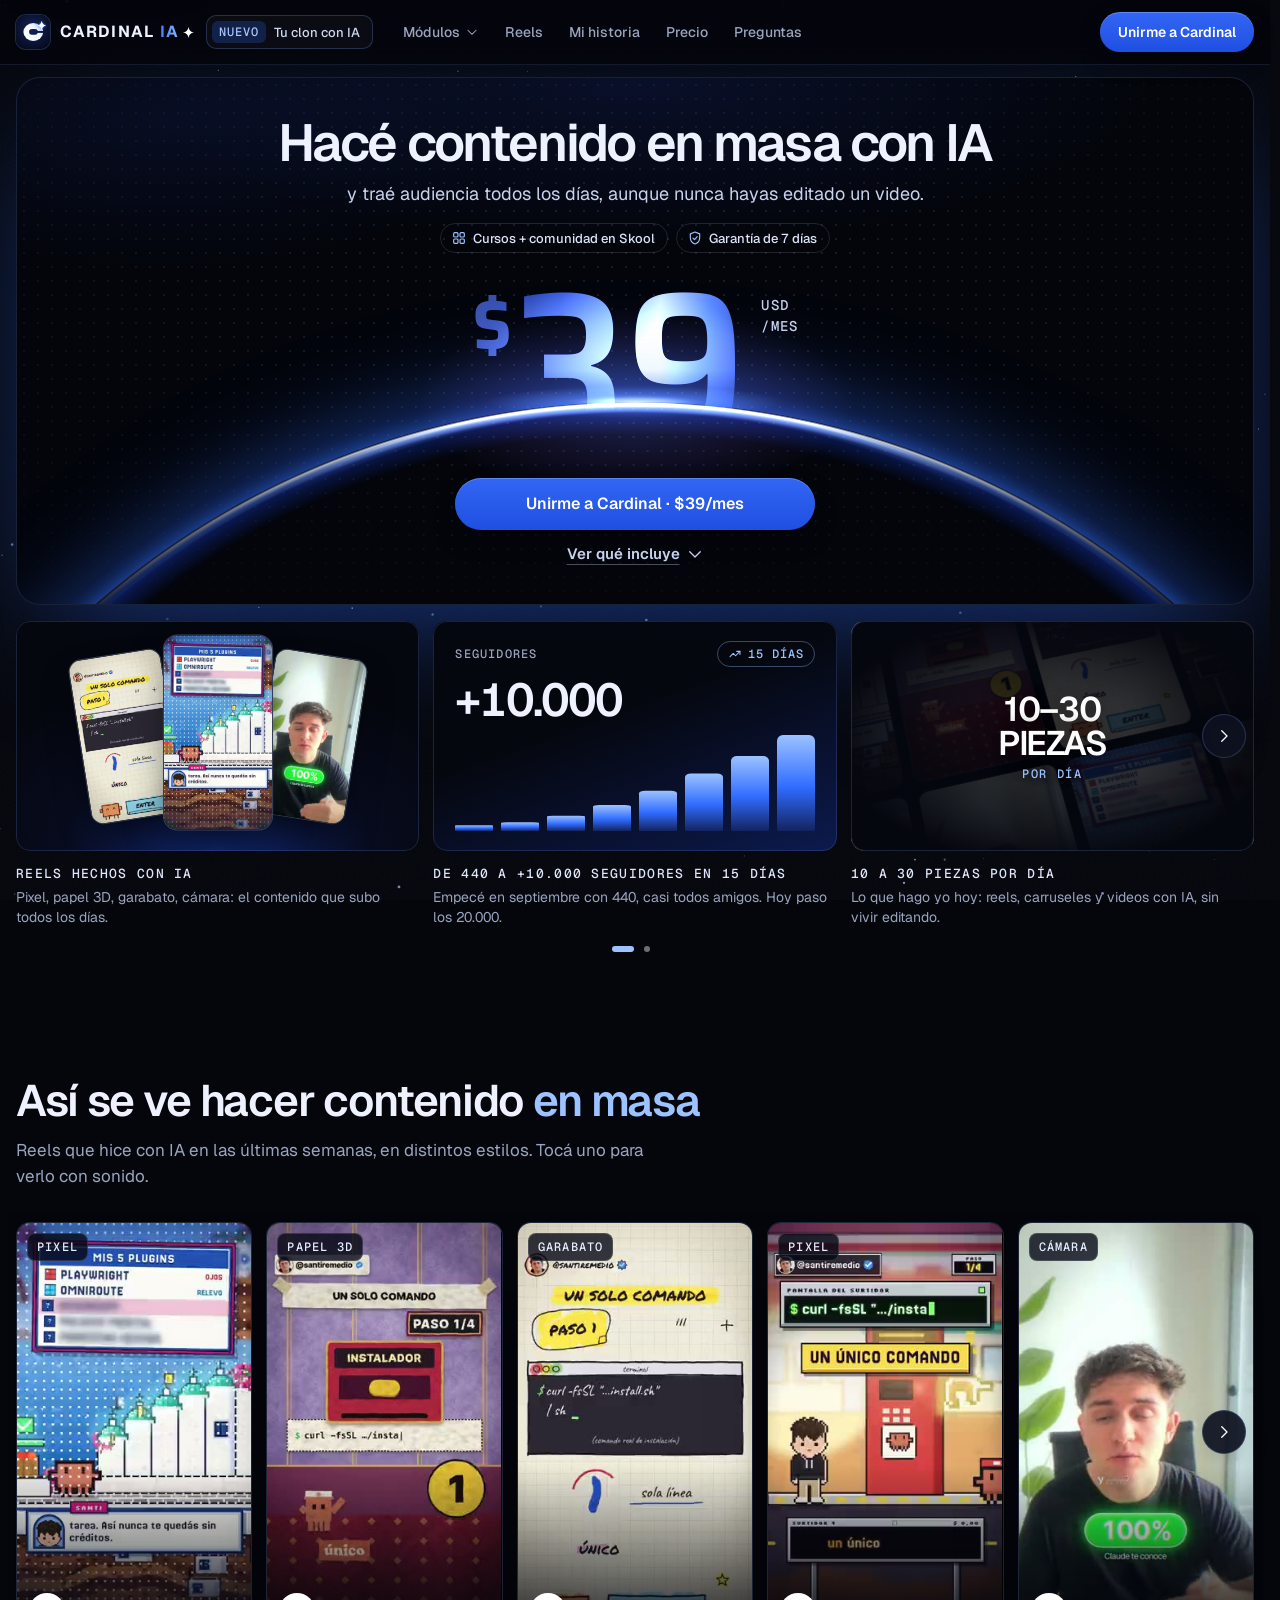
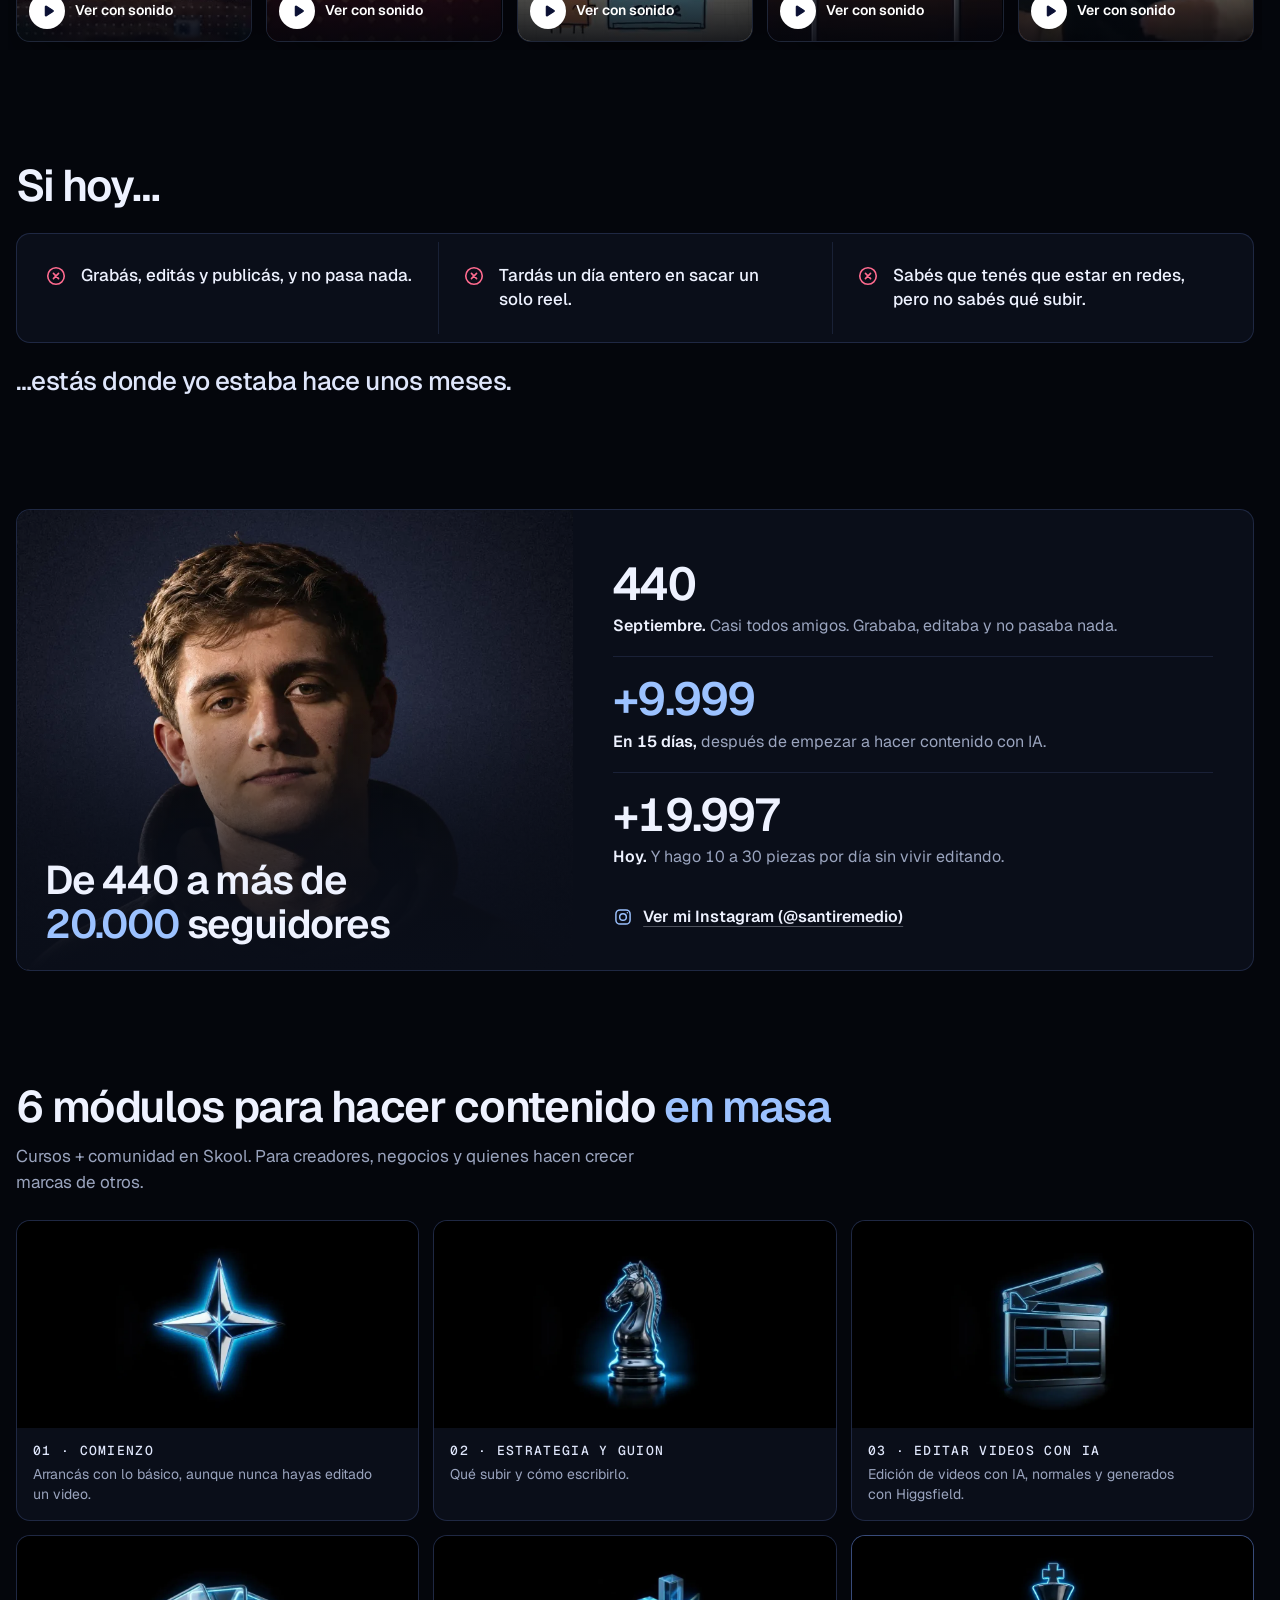
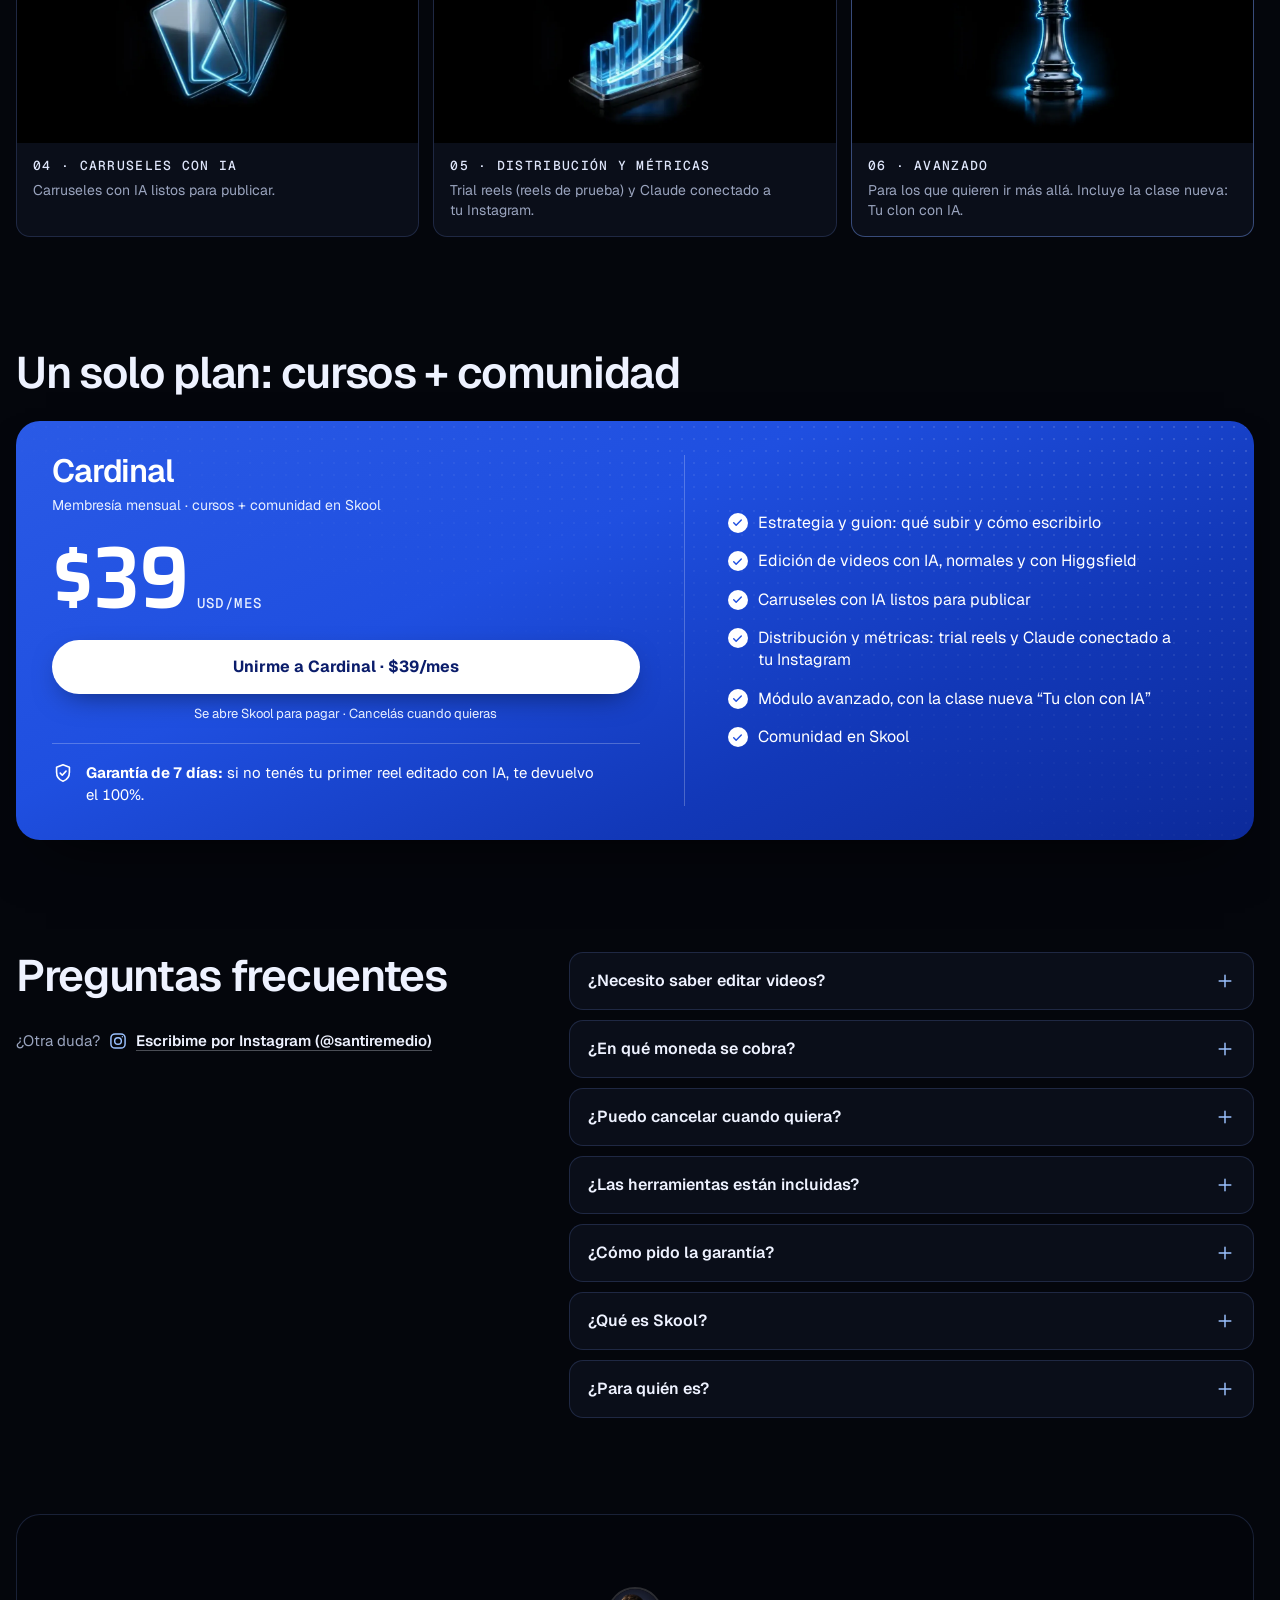
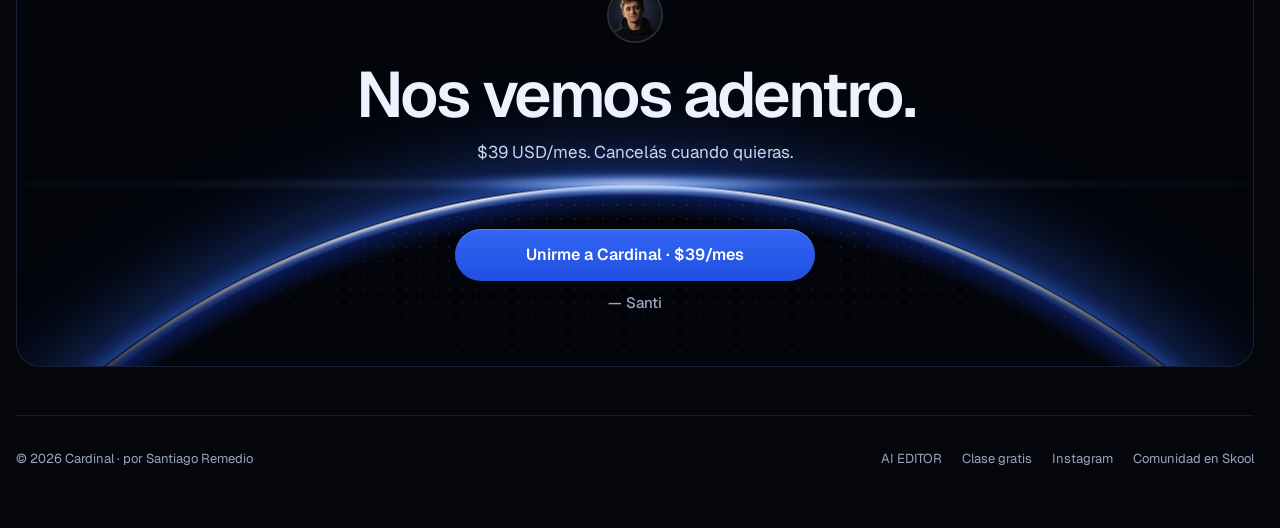
==== commit f3b8a8b9: "Home v4: letra de software y sol que sigue al mouse (como Higgsfield) - Fuente nueva: Geist (títulos" ====
--- a/index.html
+++ b/index.html
@@ -6,9 +6,9 @@
 <!-- VISTA PREVIA DE LINKS (WhatsApp, Instagram, Google)
      Los robots que arman esas vistas previas no corren el script de la página: nada de lo que está acá cambia solo el 1/12.
      Por eso la descripción y los textos de og: no dicen precio. El precio está solo en la imagen (og.jpg: "Hasta el 30/11 · después $39").
-     Instagram y Facebook guardan la imagen según su dirección: si la reemplazás, cambiá también la dirección (por eso el ?v=2).
+     Instagram y Facebook guardan la imagen según su dirección: si la reemplazás, cambiá también la dirección (por eso el ?v=3).
      PENDIENTE PARA EL 1/12/2026 (fin del Black Friday), en un solo deploy:
-       1. og:image: cambiar assets/og.jpg?v=2 por assets/og-39.jpg (ya está hecha: dice $39/mes, sin Black Friday).
+       1. og:image: cambiar assets/og.jpg?v=3 por assets/og-39.jpg (ya está hecha, con la tipografía nueva: dice $39/mes, sin Black Friday).
        2. Título de la pestaña (la línea de abajo): cambiarlo a "Cardinal · Santiago Remedio — $39/mes" (en el navegador ya cambia solo; esto es para los robots).
        3. Pegar https://santiagoremedio.com/ en https://developers.facebook.com/tools/debug/ y tocar "Scrape Again",
           para que Instagram y Facebook dejen de mostrar la vista previa vieja. -->
@@ -19,7 +19,7 @@
 <meta property="og:type" content="website">
 <meta property="og:title" content="Cardinal — Hacé contenido en masa con IA">
 <meta property="og:description" content="Cursos + comunidad en Skool, por Santiago Remedio. Traé audiencia todos los días, aunque nunca hayas editado un video.">
-<meta property="og:image" content="https://santiagoremedio.com/assets/og.jpg?v=2">
+<meta property="og:image" content="https://santiagoremedio.com/assets/og.jpg?v=3">
 <meta property="og:image:width" content="1200"><meta property="og:image:height" content="630">
 <meta name="twitter:card" content="summary_large_image">
 <link rel="icon" href="assets/favicon.svg" type="image/svg+xml">
@@ -27,7 +27,7 @@
 <meta name="theme-color" content="#04060c">
 <link rel="preconnect" href="https://fonts.googleapis.com">
 <link rel="preconnect" href="https://fonts.gstatic.com" crossorigin>
-<link href="https://fonts.googleapis.com/css2?family=Inter:wght@400;500;600;700&family=Unbounded:wght@500;700;800;900&display=swap" rel="stylesheet">
+<link href="https://fonts.googleapis.com/css2?family=Geist:wght@400;500;600;700&family=Geist+Mono:wght@500&family=Saira+Semi+Condensed:wght@500;600&display=swap" rel="stylesheet">
 <style>
 :root{
   --bg:#04060c; --card:#0a0e19; --line:rgba(130,160,255,.13); --line2:rgba(130,160,255,.24); --line-card:rgba(130,160,255,.18);
@@ -36,7 +36,8 @@
   --r:14px; --r-hero:24px; --gut:16px; --hh:56px;
   --ease:cubic-bezier(.16,1,.3,1);
   --lift:0 10px 30px -12px rgba(0,0,0,.6);
-  --display:"Unbounded",system-ui,sans-serif; --body:"Inter",system-ui,sans-serif;
+  --display:"Geist",system-ui,-apple-system,sans-serif; --body:"Geist",system-ui,-apple-system,sans-serif;
+  --mono:"Geist Mono",ui-monospace,SFMono-Regular,Menlo,monospace; --num:"Saira Semi Condensed","Geist",system-ui,sans-serif;
 }
 @media (min-width:1001px){:root{--hh:64px}}
 
@@ -95,19 +96,19 @@
 .logo{display:flex;align-items:center;gap:10px;flex:none;min-height:44px}
 .logo__mark{width:34px;height:34px;border-radius:10px;display:grid;place-items:center;overflow:hidden;background:radial-gradient(90% 90% at 50% 40%,#13245e,#060a1c 75%);box-shadow:0 0 0 1px var(--line2)}
 .logo__mark svg{width:30px;height:30px;overflow:visible}
-.logo__word{display:flex;align-items:center;gap:6px;font:800 13px/1 var(--display);letter-spacing:.01em;text-transform:uppercase}
-.logo__word i{display:inline-block;font-style:normal;transform:skewX(-12deg);background:linear-gradient(90deg,#3f7bff,#8fb6ff);-webkit-background-clip:text;background-clip:text;color:transparent}
-.logo__word svg{width:11px;height:11px;margin-left:-2px;filter:drop-shadow(0 0 4px rgba(150,190,255,.9))}
+.logo__word{display:flex;align-items:center;gap:6px;font:700 13px/1 var(--display);letter-spacing:.07em;text-transform:uppercase}
+.logo__word i{display:inline-block;font-style:normal;background:linear-gradient(90deg,#3f7bff,#8fb6ff);-webkit-background-clip:text;background-clip:text;color:transparent}
+.logo__word svg{width:11px;height:11px;margin-left:-2px}
 .menu-btn{margin-left:auto;width:44px;height:44px;flex:none;display:grid;place-items:center;border-radius:12px;border:1px solid var(--line2);background:rgba(255,255,255,.03);transition:background-color .2s}
 @media (hover:hover){.menu-btn:hover{background:rgba(255,255,255,.08)}}
 .menu-btn .ic{width:22px;height:22px}
 .drop,.nav__links,.nav__cta{display:none}
 .drop{align-items:center;gap:8px;height:34px;padding:0 12px 0 5px;border-radius:10px;border:1px solid var(--line2);background:rgba(255,255,255,.03);font:500 13px/1 var(--body);color:#cfd8f3;white-space:nowrap;transition:background-color .2s}
 @media (hover:hover){.drop:hover{background:rgba(255,255,255,.07)}}
-.drop__tag{padding:5px 7px;border-radius:6px;background:rgba(47,107,255,.22);color:#a9c6ff;font:700 12px/1 var(--body)}
+.drop__tag{padding:5px 7px;border-radius:6px;background:rgba(47,107,255,.22);color:#a9c6ff;font:500 12px/1 var(--mono);letter-spacing:.08em;text-transform:uppercase}
 .nav__cta{position:relative;margin-left:auto}
 .nav__cta .btn{height:44px}
-.sticker{position:absolute;left:50%;bottom:-12px;transform:translateX(-50%) rotate(-3deg);padding:4px 7px;border-radius:4px;background:var(--hot);color:#fff;font:italic 800 12px/1 var(--display);letter-spacing:.02em;text-transform:uppercase;white-space:nowrap;box-shadow:0 6px 14px -6px rgba(0,0,0,.7);pointer-events:none}
+.sticker{position:absolute;left:50%;bottom:-12px;transform:translateX(-50%);padding:4px 7px;border-radius:6px;background:var(--hot);color:#fff;font:500 12px/1 var(--mono);letter-spacing:.08em;text-transform:uppercase;white-space:nowrap;pointer-events:none}
 @media (min-width:641px){
   .logo__word{font-size:16px}
   .nav__cta{display:block}
@@ -134,7 +135,7 @@
 /* cerrado a mano (eligió un ítem o apretó Esc): queda cerrado hasta que vuelva a entrar */
 .dd.is-closed .pop,.nav__cta.is-closed .pop{opacity:0;visibility:hidden;transform:translateY(-6px) scale(.98)}
 .dd__panel{left:-40px;width:640px}
-.dd__h,.offers__h{margin:2px 4px 12px;font:600 12px/1 var(--body);letter-spacing:.12em;text-transform:uppercase;color:var(--mute)}
+.dd__h,.offers__h{margin:2px 4px 12px;font:500 12px/1 var(--mono);letter-spacing:.12em;text-transform:uppercase;color:var(--mute)}
 .dd__grid{display:grid;grid-template-columns:repeat(3,1fr);gap:10px}
 .dd__item{padding:6px;border-radius:12px;transition:background-color .2s}
 .dd__item:hover{background:rgba(255,255,255,.05)}
@@ -172,8 +173,11 @@
 /* HERO: qué es, después el precio */
 .hero{position:relative;isolation:isolate;overflow:hidden;margin-top:12px;padding:22px 16px 18px;border-radius:var(--r-hero);background:#03050b;border:1px solid var(--line-card);box-shadow:0 40px 120px -40px rgba(47,107,255,.55);display:flex;flex-direction:column;align-items:center;text-align:center}
 .hero::before{content:"";position:absolute;inset:0;z-index:0;pointer-events:none;background:radial-gradient(60% 45% at 50% 0%,rgba(40,70,200,.16),transparent 70%),radial-gradient(40% 40% at 12% 8%,rgba(40,70,200,.12),transparent 70%)}
+/* textura de puntos finos del escenario (baja, no le quita contraste al texto) */
+.hero::after{content:"";position:absolute;inset:0;z-index:0;pointer-events:none;background:radial-gradient(rgba(165,185,255,.12) 1px,transparent 1.25px) 0 0/14px 14px;
+  -webkit-mask-image:radial-gradient(85% 75% at 50% 42%,#000 25%,transparent 100%);mask-image:radial-gradient(85% 75% at 50% 42%,#000 25%,transparent 100%)}
 .hero>*{position:relative;z-index:4}
-.hero__h1{font:800 30px/1.08 var(--display);letter-spacing:-.03em}
+.hero__h1{font:600 30px/1.1 var(--display);letter-spacing:-.025em}
 @media (max-width:370px){.hero__h1{font-size:28px}}
 .hero__sub{margin-top:10px;font-size:16px;line-height:1.45;color:var(--soft)}
 /* teléfonos: no entran en una fila, así que se apilan con el mismo ancho */
@@ -181,16 +185,16 @@
 .chip{display:inline-flex;align-items:center;justify-content:center;gap:6px;height:30px;padding:0 12px 0 10px;border-radius:999px;border:1px solid rgba(255,255,255,.12);font:500 13px/1 var(--body);color:#dbe3f7;white-space:nowrap}
 .chip .ic{width:16px;height:16px;color:var(--sky)}
 /* lockup de precio: el planeta vive acá adentro para que el horizonte siempre corte el número */
-.lockup{--pz:clamp(100px,32.5vw,150px);--lb:19px;--hz:calc(var(--lb) + var(--pz)*.6);--pw:920px;--fw:min(620px,115%);position:relative;width:100%;margin-top:18px;display:flex;flex-direction:column;align-items:center}
+.lockup{--pz:clamp(118px,40vw,176px);--lb:19px;--hz:calc(var(--lb) + var(--pz)*.6);--pw:920px;--fw:min(620px,115%);position:relative;width:100%;margin-top:18px;display:flex;flex-direction:column;align-items:center}
 .hero>.lockup{z-index:auto}
 .bf-over .lockup{--lb:0px}
-.lockup__label{position:relative;z-index:4;margin-bottom:6px;padding-left:.32em;font:700 13px/1 var(--display);letter-spacing:.32em;text-transform:uppercase;color:#a9b8e8}
+.lockup__label{position:relative;z-index:4;margin-bottom:6px;padding-left:.14em;font:500 13px/1 var(--mono);letter-spacing:.14em;text-transform:uppercase;color:#a9b8e8}
 .price{position:relative;z-index:1;display:flex;align-items:flex-start;justify-content:center;gap:8px}
-.price__num{display:inline-flex;align-items:flex-start;padding-right:.08em;font:900 var(--pz)/.86 var(--display);letter-spacing:-.06em;
+.price__num{position:relative;display:inline-flex;align-items:flex-start;padding-right:.04em;font:600 var(--pz)/.86 var(--num);letter-spacing:-.005em;
   background:linear-gradient(100deg,#14205a 0%,#2443b8 30%,#5b88ff 50%,#b9d0ff 62%,#4f7cf5 78%,#16246a 100%);-webkit-background-clip:text;background-clip:text;color:transparent;
   -webkit-mask-image:linear-gradient(180deg,#000 52%,rgba(0,0,0,.3) 80%,transparent 96%);mask-image:linear-gradient(180deg,#000 52%,rgba(0,0,0,.3) 80%,transparent 96%)}
-.price__num small{margin-top:.14em;font-size:.42em;letter-spacing:-.02em}
-.price__unit{display:flex;flex-direction:column;align-items:flex-start;margin-top:calc(var(--pz)*.1);font:700 14px/1.2 var(--body);color:var(--soft)}
+.price__num small{margin-top:.13em;margin-right:.02em;font-size:.42em;letter-spacing:0}
+.price__unit{display:flex;flex-direction:column;align-items:flex-start;gap:2px;margin-top:calc(var(--pz)*.1);font:500 13px/1.3 var(--mono);letter-spacing:.1em;text-transform:uppercase;color:var(--soft)}
 .planet{position:absolute;left:50%;top:var(--hz);z-index:2;width:var(--pw);aspect-ratio:1;border-radius:50%;transform:translateX(-50%);pointer-events:none;
   background:radial-gradient(closest-side,#03050b 96%,#0a1a55 99%,transparent 100%);
   box-shadow:0 -24px 90px -10px rgba(47,107,255,.55),0 -2px 18px rgba(61,123,255,.5)}
@@ -201,13 +205,36 @@
 .flare{position:absolute;left:50%;top:calc(var(--hz) - 15px);z-index:3;width:var(--fw);height:30px;transform:translateX(-50%);pointer-events:none;filter:blur(3px);
   background:radial-gradient(50% 50% at 50% 50%,#fff,rgba(160,195,255,.75) 22%,rgba(61,123,255,.25) 52%,transparent 72%)}
 .flare::after{content:"";position:absolute;left:50%;top:50%;width:1400px;height:2px;transform:translate(-50%,-50%);background:linear-gradient(90deg,transparent,rgba(160,190,255,.55),transparent)}
+/* sol del eclipse (hero): un recorte del borde del planeta que gira alrededor del centro del planeta,
+   así el punto de luz siempre queda sobre la curva. El script solo cambia --sa (giro), --lo (luz del número) y --si (intensidad). */
+.sun{--so:120px;--sw:min(var(--pw),1100px);position:absolute;left:50%;top:calc(var(--hz) - var(--so));z-index:3;width:var(--sw);height:300px;margin-left:calc(var(--sw)/-2);overflow:hidden;pointer-events:none;
+  transform-origin:50% calc(var(--so) + var(--pw)/2);transform:rotate(var(--sa,0deg));opacity:var(--si,.7);will-change:transform,opacity;mix-blend-mode:screen;mix-blend-mode:plus-lighter}
+.sun__rim,.sun__core{position:absolute;left:50%;top:var(--so)}
+.sun__rim{width:var(--pw);aspect-ratio:1;border-radius:50%;transform:translateX(-50%);
+  background:radial-gradient(closest-side,transparent 98.5%,rgba(150,185,255,.85) 99.2%,#fff 99.7%,transparent 100%);
+  -webkit-mask-image:radial-gradient(26% 12% at 50% 0%,#000,rgba(0,0,0,.45) 45%,transparent 100%);mask-image:radial-gradient(26% 12% at 50% 0%,#000,rgba(0,0,0,.45) 45%,transparent 100%)}
+.sun__core{width:100%;height:240px;transform:translate(-50%,-50%);
+  background:radial-gradient(56px 5px at 50% 50%,#fff,rgba(255,255,255,0)),
+    radial-gradient(150px 16px at 50% 50%,rgba(215,228,255,.9),rgba(130,165,255,.35) 45%,transparent),
+    radial-gradient(280px 120px at 50% 50%,rgba(95,115,255,.42),rgba(130,90,255,.14) 50%,transparent 78%)}
+/* luz del número: dos copias exactas encima. Una oscurece el lado lejano, la otra enciende el lado cercano al sol */
+.price__fx{position:absolute;inset:0;display:inline-flex;align-items:flex-start;padding-right:inherit;pointer-events:none;color:transparent;-webkit-background-clip:text;background-clip:text;background-repeat:no-repeat}
+/* la sombra es suave (máx. .3): el lado lejano baja un poco sin que el número se pierda en el fondo */
+.price__fx--shade{background-image:radial-gradient(closest-side,rgba(3,5,11,0) 35%,rgba(3,5,11,.3) 70%,rgba(3,5,11,.3));
+  background-size:calc(var(--pz)*5) calc(var(--pz)*3);background-position:calc(50% + var(--lo,0px)) calc(var(--pz)*-.8)}
+.price__fx--shade small{visibility:hidden}
+/* la luz es ancha y está por encima del borde del planeta (si no, el planeta la tapa) y viaja más que el sol (x1.35) para encender las cifras cercanas;
+   la segunda capa levanta apenas el "$" para que nunca se pierda cuando el sol está del otro lado */
+.price__fx--lit{background-image:radial-gradient(closest-side,rgba(255,255,255,.76),rgba(196,216,255,.6) 30%,rgba(110,150,255,.22) 62%,transparent),linear-gradient(90deg,rgba(150,180,255,.32),rgba(150,180,255,0) 22%);
+  background-size:calc(var(--pz)*2.1) calc(var(--pz)*1.2),100% 100%;background-position:calc(50% + var(--lo,0px)*1.35) calc(var(--pz)*-.2),0 0;
+  opacity:var(--si,.7);mix-blend-mode:screen;mix-blend-mode:plus-lighter}
 .cd{position:relative;z-index:4;display:flex;align-items:flex-start;justify-content:center;gap:clamp(2px,1vw,4px);margin-top:8px}
 .cd:not(.is-live){visibility:hidden}
 .cd__unit{display:flex;flex-direction:column;align-items:center;gap:6px}
-.cd__num{display:inline-flex;font:700 36px/1 var(--display);font-size:clamp(28px,10vw,36px);color:#dfe5f3}
-.cd__num b{display:inline-block;font-weight:inherit;background:linear-gradient(180deg,#fff 10%,#b7c3df 55%,#6b7899 100%);-webkit-background-clip:text;background-clip:text;color:transparent}
-.cd__lab{font:600 12px/1 var(--body);letter-spacing:.14em;text-transform:uppercase;color:var(--mute)}
-.cd__sep{font:700 28px/1 var(--display);font-size:clamp(22px,7.8vw,28px);color:#3a4566}
+.cd__num{display:inline-flex;font:500 40px/1 var(--num);font-size:clamp(32px,11vw,42px);letter-spacing:.02em;color:#dfe5f3}
+.cd__num b{display:inline-block;width:.6em;text-align:center;font-weight:inherit;background:linear-gradient(180deg,#fff 10%,#b7c3df 55%,#6b7899 100%);-webkit-background-clip:text;background-clip:text;color:transparent}
+.cd__lab{font:500 12px/1 var(--mono);letter-spacing:.14em;text-transform:uppercase;color:var(--mute)}
+.cd__sep{font:500 34px/1 var(--num);font-size:clamp(26px,9vw,34px);color:#3a4566}
 .hero__cta{width:100%;max-width:360px;margin-top:18px}
 .hero__more{display:inline-flex;align-items:center;gap:6px;min-height:44px;margin-top:2px;padding:0 12px;font:600 15px/1 var(--body);color:var(--soft);text-decoration:underline;text-decoration-color:rgba(201,211,238,.35);text-underline-offset:5px;transition:color .2s,text-decoration-color .2s}
 @media (hover:hover){.hero__more:hover{color:#fff;text-decoration-color:currentColor}}
@@ -219,12 +246,12 @@
   .hero__h1{font-size:40px}
   .hero__sub{font-size:18px}
   .chips{display:flex;flex-wrap:wrap;margin-top:16px}
-  .lockup{--pz:160px;--lb:22px;--pw:max(1500px,140%);--fw:620px;margin-top:22px}
-  .lockup__label{font-size:16px}
-  .price__unit{font-size:16px}
-  .cd{gap:10px;margin-top:6px}
-  .cd__num{font-size:48px}
-  .cd__sep{font-size:40px}
+  .lockup{--pz:196px;--lb:21px;--pw:max(1500px,140%);--fw:620px;margin-top:22px}
+  .lockup__label{font-size:14px}
+  .price__unit{font-size:14px}
+  .cd{gap:12px;margin-top:6px}
+  .cd__num{font-size:58px}
+  .cd__sep{font-size:48px}
   .hero__cta{margin-top:20px}
   .hero__lock{max-width:none}
 }
@@ -236,7 +263,7 @@
 .tile{min-width:0;scroll-snap-align:start}
 .tile__media{position:relative;height:220px;overflow:hidden;border-radius:var(--r);background:#05070e}
 .tile__media::after{content:"";position:absolute;inset:0;z-index:3;border-radius:inherit;border:1px solid var(--line-card);pointer-events:none}
-.tile h3{margin-top:14px;font:700 13px/1.35 var(--body);letter-spacing:.03em;text-transform:uppercase}
+.tile h3{margin-top:14px;font:500 13px/1.4 var(--mono);letter-spacing:.1em;text-transform:uppercase;color:#dfe6fb}
 .tile p{margin-top:4px;font-size:14px;line-height:1.45;color:var(--mute)}
 .car__btn{position:absolute;z-index:5;width:44px;height:44px;display:none;place-items:center;border-radius:50%;color:#fff;background:rgba(14,18,32,.92);border:1px solid var(--line2);box-shadow:var(--lift);transition:opacity .25s,transform .25s var(--ease)}
 @media (hover:hover){.car__btn:not([aria-disabled="true"]):hover{transform:scale(1.06)}}
@@ -276,10 +303,10 @@
 }
 /* tile: seguidores */
 .grow{display:flex;flex-direction:column;padding:20px 22px;background:linear-gradient(160deg,#05070e 40%,#0c1a4d)}
-.grow__top{display:flex;justify-content:space-between;align-items:center;font:600 12px/1 var(--body);letter-spacing:.08em;text-transform:uppercase;color:var(--mute)}
-.pill{display:inline-flex;align-items:center;gap:6px;height:26px;padding:0 10px;border-radius:999px;border:1px solid rgba(156,194,255,.35);color:var(--sky);font:600 12px/1 var(--body);letter-spacing:.02em;text-transform:none}
+.grow__top{display:flex;justify-content:space-between;align-items:center;font:500 12px/1 var(--mono);letter-spacing:.1em;text-transform:uppercase;color:var(--mute)}
+.pill{display:inline-flex;align-items:center;gap:6px;height:26px;padding:0 10px;border-radius:999px;border:1px solid rgba(156,194,255,.35);color:var(--sky);font:500 12px/1 var(--mono);letter-spacing:.08em;text-transform:uppercase}
 .pill .ic{width:14px;height:14px}
-.grow__num{margin-top:10px;font:800 44px/1 var(--display);letter-spacing:-.03em}
+.grow__num{margin-top:10px;font:600 46px/1 var(--display);letter-spacing:-.045em}
 .grow__bars{display:flex;align-items:flex-end;gap:8px;height:96px;margin-top:auto}
 .grow__bars i{flex:1;height:100%;border-radius:6px 6px 2px 2px;background:linear-gradient(180deg,#9cc2ff,#2f6bff 55%,#13245e);transform-origin:bottom;transform:scaleY(var(--h));transition:transform 1.1s var(--ease)}
 .grow.is-pre .grow__bars i{transform:scaleY(.04)}
@@ -287,9 +314,9 @@
 .wall{perspective:900px}
 .wall__plane{position:absolute;inset:-48% -22%;display:grid;grid-template-columns:repeat(4,1fr);gap:10px;transform:rotateX(28deg) rotateZ(-14deg)}
 .wall__plane img{width:100%;aspect-ratio:9/16;object-fit:cover;border-radius:10px;border:1px solid var(--line2)}
-.wall__fade{position:absolute;inset:0;background:radial-gradient(70% 70% at 50% 50%,rgba(5,7,14,.3),#05070e 92%)}
-.wall__label{position:absolute;left:50%;top:50%;transform:translate(-50%,-50%);text-align:center;font:900 34px/.95 var(--display);letter-spacing:-.03em;text-transform:uppercase;color:#fff;text-shadow:0 4px 30px #000,0 0 2px #000}
-.wall__label small{display:block;margin-top:8px;font:600 12px/1 var(--body);letter-spacing:.2em;color:var(--sky);text-shadow:0 1px 8px #000}
+.wall__fade{position:absolute;inset:0;background:radial-gradient(60% 60% at 50% 50%,rgba(5,7,14,.7),#05070e 92%)}
+.wall__label{position:absolute;left:50%;top:50%;transform:translate(-50%,-50%);text-align:center;font:600 34px/1 var(--display);letter-spacing:-.04em;text-transform:uppercase;color:#fff;text-shadow:0 2px 24px rgba(0,0,0,.85)}
+.wall__label small{display:block;margin-top:8px;font:500 12px/1 var(--mono);letter-spacing:.14em;color:var(--sky);text-shadow:0 1px 8px #000}
 /* tile: garantía */
 .shield{display:grid;place-items:center;background:radial-gradient(60% 70% at 50% 50%,#0d1a4a,#060a1c 60%,#03050b)}
 .ring{position:absolute;left:50%;top:50%;border-radius:50%;border:1px solid rgba(120,165,255,.4);transform:translate(-50%,-50%)}
@@ -298,8 +325,8 @@
 .ring--3{width:252px;height:252px;opacity:.28}
 .shield__core{position:relative;text-align:center}
 .shield__core .ic{width:56px;height:56px;margin:0 auto;stroke-width:1.25;color:#fff}
-.shield__core b{display:block;margin-top:8px;font:800 28px/1 var(--display);letter-spacing:-.02em}
-.shield__core small{display:block;margin-top:6px;white-space:nowrap;font:600 12px/1 var(--body);letter-spacing:.18em;text-transform:uppercase;color:var(--sky)}
+.shield__core b{display:block;margin-top:8px;font:600 28px/1 var(--display);letter-spacing:-.03em}
+.shield__core small{display:block;margin-top:6px;white-space:nowrap;font:500 12px/1 var(--mono);letter-spacing:.14em;text-transform:uppercase;color:var(--sky)}
 
 /* accesos rápidos (teléfonos y tablets) */
 .quick{display:grid;grid-template-columns:repeat(5,1fr);gap:4px;margin-top:18px}
@@ -313,7 +340,7 @@
 /* secciones */
 .sec{--sp:72px;padding-top:var(--sp)}
 .sec[id]{scroll-margin-top:calc(var(--hh) + 16px - var(--sp))}
-.h2{font:800 28px/1.08 var(--display);letter-spacing:-.03em}
+.h2{font:600 28px/1.1 var(--display);letter-spacing:-.025em}
 .lead{max-width:60ch;margin-top:12px;font-size:16px;line-height:1.55;color:var(--mute)}
 @media (min-width:641px){.lead{font-size:17px}}
 @media (min-width:1001px){.sec{--sp:112px}}
@@ -324,7 +351,7 @@
 .reel{position:relative;display:block;width:100%;aspect-ratio:9/16;overflow:hidden;border-radius:var(--r);background:#000;border:1px solid rgba(140,175,255,.22);box-shadow:0 30px 60px -24px rgba(0,0,0,.8);scroll-snap-align:start;text-align:left;transition:transform .35s var(--ease),border-color .35s}
 .reel video{position:absolute;inset:0;width:100%;height:100%;object-fit:cover}
 .reel::after{content:"";position:absolute;inset:auto 0 0;height:42%;background:linear-gradient(180deg,transparent,rgba(3,5,11,.88));pointer-events:none}
-.reel__tag{position:absolute;left:10px;top:10px;z-index:2;padding:7px 9px;border-radius:8px;background:rgba(5,8,20,.8);border:1px solid rgba(255,255,255,.14);color:#e6edff;font:700 12px/1 var(--body);letter-spacing:.06em;text-transform:uppercase}
+.reel__tag{position:absolute;left:10px;top:10px;z-index:2;padding:7px 9px;border-radius:8px;background:rgba(5,8,20,.8);border:1px solid rgba(255,255,255,.14);color:#e6edff;font:500 12px/1 var(--mono);letter-spacing:.1em;text-transform:uppercase}
 .reel__play{position:absolute;left:12px;right:12px;bottom:12px;z-index:2;display:flex;align-items:center;gap:10px;font:600 14px/1.2 var(--body);color:#fff}
 .reel__pi{width:36px;height:36px;flex:none;display:grid;place-items:center;border-radius:50%;background:#fff;color:#0a1033}
 .reel__pi .ic{width:16px;height:16px;margin-left:2px}
@@ -340,7 +367,8 @@
 .pains__list li{display:flex;align-items:flex-start;gap:14px;padding:18px 0;font:500 17px/1.4 var(--body)}
 .pains__list li+li{border-top:1px solid var(--line)}
 .pains__list .ic{width:22px;height:22px;margin-top:1px;color:#ff6b8f}
-.pains__end{margin-top:22px;font:600 20px/1.35 var(--body);color:#dfe6fb}
+.pains__end{margin-top:22px;font:500 20px/1.25 var(--body);letter-spacing:-.01em;color:#dfe6fb}
+@media (min-width:641px){.pains__end{letter-spacing:-.02em}}
 @media (min-width:1001px){
   .pains{padding:8px 28px}
   .pains__list{display:grid;grid-template-columns:repeat(3,1fr)}
@@ -353,11 +381,11 @@
 .story__photo{position:relative;aspect-ratio:4/5}
 .story__photo img{position:absolute;inset:0;width:100%;height:100%;object-fit:cover;object-position:50% 30%}
 .story__photo::after{content:"";position:absolute;inset:0;background:linear-gradient(180deg,rgba(10,14,25,0) 42%,rgba(10,14,25,.72) 72%,#0a0e19)}
-.story__h{position:absolute;left:20px;right:20px;bottom:16px;z-index:2;font:800 28px/1.08 var(--display);letter-spacing:-.03em}
+.story__h{position:absolute;left:20px;right:20px;bottom:16px;z-index:2;font:600 28px/1.1 var(--display);letter-spacing:-.025em}
 .story__body{position:relative;padding:2px 20px 20px}
 .stat{padding:16px 0;border-top:1px solid var(--line)}
 .stat:first-child{border-top:none}
-.stat__n{display:block;font:800 34px/1.05 var(--display);letter-spacing:-.03em}
+.stat__n{display:block;font:600 34px/1.05 var(--display);letter-spacing:-.04em}
 .stat__n--acc{color:var(--sky)}
 .stat p{margin-top:6px;font-size:15px;line-height:1.5;color:var(--mute)}
 .stat p b{font-weight:600;color:var(--ink)}
@@ -380,9 +408,9 @@
 .mod{position:relative;min-width:0;overflow:hidden;border-radius:var(--r);background:var(--card);border:1px solid var(--line-card);scroll-snap-align:start;transition:transform .45s var(--ease),border-color .45s,box-shadow .45s}
 .mod--bonus{border-color:rgba(120,160,255,.42)}
 .mod img{width:100%;aspect-ratio:1200/619;object-fit:cover;transition:transform .6s var(--ease)}
-.mod__t{padding:14px 16px 0;font:700 13px/1.35 var(--body);letter-spacing:.03em;text-transform:uppercase}
+.mod__t{padding:14px 16px 0;font:500 13px/1.4 var(--mono);letter-spacing:.1em;text-transform:uppercase;color:#dfe6fb}
 .mod__cap{padding:4px 16px 16px;font-size:14px;line-height:1.45;color:var(--mute)}
-.mods__count{margin-top:12px;text-align:center;font:600 12px/1 var(--body);letter-spacing:.08em;color:var(--mute)}
+.mods__count{margin-top:12px;text-align:center;font:500 12px/1 var(--mono);letter-spacing:.1em;color:var(--mute)}
 @media (hover:hover){
   .mod:hover{border-color:rgba(120,160,255,.5);box-shadow:0 30px 60px -30px rgba(0,0,0,.9)}
   .mod:hover img{transform:scale(1.04)}
@@ -397,21 +425,24 @@
 .plan{position:relative;isolation:isolate;overflow:hidden;margin-top:24px;padding:22px 20px 24px;border-radius:var(--r-hero);color:#fff;
   background:linear-gradient(155deg,#2a5ae6,#1f4fe0 38%,#1238b8 70%,#0c2a9a);box-shadow:0 30px 60px -30px rgba(0,0,0,.75)}
 .plan::before{content:"";position:absolute;inset:0;z-index:-1;background-image:radial-gradient(rgba(255,255,255,.14) 1px,transparent 1.4px);background-size:12px 12px;-webkit-mask-image:linear-gradient(200deg,#000,transparent 60%);mask-image:linear-gradient(200deg,#000,transparent 60%)}
-.plan__chip{display:inline-flex;align-items:center;gap:8px;padding:6px 12px;border-radius:999px;border:1px solid rgba(255,255,255,.34);font:600 13px/1.2 var(--body)}
+.plan__chip{display:inline-flex;align-items:center;gap:8px;padding:6px 12px;border-radius:999px;border:1px solid rgba(255,255,255,.34);font:500 12px/1.2 var(--mono);letter-spacing:.08em;text-transform:uppercase}
 .plan__chip .ic{width:15px;height:15px}
-.plan__name{margin-top:16px;font:800 32px/1 var(--display);letter-spacing:-.03em}
+.plan__name{margin-top:16px;font:600 32px/1 var(--display);letter-spacing:-.03em}
 .bf-over .plan__name{margin-top:0}
 .plan ::selection{background:#fff;color:#0b1d6b}
 .plan__desc{margin-top:8px;font-size:14px;color:#e8efff}
 .plan__price{display:flex;align-items:baseline;gap:clamp(4px,2vw,8px);margin-top:18px;white-space:nowrap}
-.plan__price s{font:700 24px/1 var(--display);font-size:clamp(18px,6.7vw,24px);color:rgba(255,255,255,.72);text-decoration-thickness:3px}
-.plan__price b{font:900 52px/1 var(--display);font-size:clamp(40px,14.5vw,52px);letter-spacing:-.05em}
-.plan__price span{font-size:15px;font-weight:600;color:#e8efff}
+.plan__price s{font:500 26px/1 var(--num);font-size:clamp(20px,7vw,26px);color:rgba(255,255,255,.72);text-decoration-thickness:3px}
+.plan__price b{font:600 60px/1 var(--num);font-size:clamp(48px,17vw,60px);letter-spacing:-.005em}
+.plan__price>span{font:500 13px/1 var(--mono);letter-spacing:.1em;text-transform:uppercase;color:#e8efff}
 .plan__note{display:flex;gap:8px;margin-top:12px;font-size:14px;line-height:1.45;color:#e8efff}
 .plan__note .ic{width:16px;height:16px;margin-top:2px}
 .plan__btn{width:100%;height:54px;margin-top:18px;font-size:16px;font-weight:700}
 .plan__small{margin-top:10px;text-align:center;font-size:13px;color:#e8efff;text-wrap:balance}
 /* teléfonos: dos renglones limpios en vez de un punto separador colgando al final */
+/* teléfonos: la etiqueta en mono mayúscula no entra en un renglón; ahí va en Geist como antes */
+@media (max-width:640px){.plan__chip{font:500 12px/1.2 var(--mono);letter-spacing:.04em;padding:6px 10px}.plan__chip .ic{display:none}}
+@media (max-width:370px){.plan__chip{font:600 13px/1.2 var(--body);letter-spacing:0;text-transform:none}.plan__chip .ic{display:block}}
 @media (max-width:640px){.plan__desc>span,.plan__small>span,.plan__note .s{display:block}.plan__desc .sep,.plan__small .sep{display:none}.plan__note .s{text-wrap:balance}}
 .plan__g{display:flex;gap:12px;margin-top:20px;padding-top:18px;border-top:1px solid rgba(255,255,255,.24);font-size:15px;line-height:1.45}
 .plan__g .ic{width:22px;height:22px}
@@ -456,10 +487,10 @@
 .final{--hz:calc(100% - 175px);--pw:920px;--fw:min(620px,115%);position:relative;isolation:isolate;overflow:hidden;margin-top:96px;padding:48px 20px 44px;border-radius:var(--r-hero);background:#03050b;border:1px solid var(--line-card);text-align:center;display:flex;flex-direction:column;align-items:center}
 .final>:not(.planet):not(.flare){position:relative;z-index:4}
 .final__av{width:56px;height:56px;border-radius:50%;object-fit:cover;border:2px solid rgba(255,255,255,.16)}
-.final__h{margin-top:18px;font:900 34px/1.02 var(--display);letter-spacing:-.04em}
+.final__h{margin-top:18px;font:600 34px/1.05 var(--display);letter-spacing:-.03em}
 .final__p{margin-top:12px;max-width:36ch;font-size:16px;line-height:1.5;color:var(--soft)}
 .final__btn{width:100%;max-width:360px;margin-top:68px}
-.final__sig{margin-top:14px;font:italic 500 15px/1 var(--body);color:var(--mute)}
+.final__sig{margin-top:14px;font:500 15px/1 var(--body);color:var(--mute)}
 @media (min-width:641px){.final{--hz:calc(100% - 182px);--pw:max(1400px,140%);--fw:620px;padding:72px 24px 56px}.final__p{max-width:none;font-size:17px}.final__btn{margin-top:64px}}
 
 /* footer */
@@ -476,7 +507,7 @@
   visibility:hidden;transform:translateY(calc(100% + 24px));transition:transform .45s var(--ease),visibility 0s .45s}
 .mbar.show{visibility:visible;transform:none;transition:transform .45s var(--ease),visibility 0s}
 .mbar__t{min-width:0;line-height:1.25}
-.mbar__t b{display:block;font:800 15px/1.2 var(--display)}
+.mbar__t b{display:block;font:600 15px/1.2 var(--display);letter-spacing:-.01em}
 .mbar__t>span{display:block;font-size:12px;color:var(--mute);white-space:nowrap}
 .mbar__btn{margin-left:auto;padding:0 20px}
 @media (max-width:640px){.mbar{display:flex}}
@@ -493,7 +524,7 @@
 .sheet__handle{display:flex;justify-content:center;align-items:center;height:22px;margin:-8px -16px 0;padding-top:6px;cursor:grab}
 .sheet__handle::before{content:"";width:40px;height:4px;border-radius:4px;background:rgba(255,255,255,.24)}
 .sheet__head{display:flex;align-items:center;justify-content:space-between;min-height:48px}
-.sheet__head h2{font:700 18px/1 var(--display)}
+.sheet__head h2{font:600 18px/1 var(--display);letter-spacing:-.01em}
 .sheet__x{width:44px;height:44px;display:grid;place-items:center;border-radius:50%;background:rgba(255,255,255,.06);transition:background-color .2s}
 @media (hover:hover){.sheet__x:hover{background:rgba(255,255,255,.12)}}
 .sheet__x:active{background:rgba(255,255,255,.16)}
@@ -518,7 +549,7 @@
 @media (hover:hover){.lb__x:hover,.lb__nav:hover{background:rgba(255,255,255,.16)}}
 .lb__x:active,.lb__nav:active,.menu-btn:active{background:rgba(255,255,255,.16)}
 .lb__cap{display:flex;flex-direction:column;align-items:center;gap:4px;text-align:center;font-size:13px;color:var(--mute)}
-.lb__cap b{display:inline-flex;align-items:center;gap:6px;font-size:14px;color:var(--ink);text-transform:uppercase;letter-spacing:.06em}
+.lb__cap b{display:inline-flex;align-items:center;gap:6px;font:500 13px/1 var(--mono);color:var(--ink);text-transform:uppercase;letter-spacing:.1em}
 .lb__cap .ic{width:16px;height:16px;color:var(--sky)}
 @media (min-width:641px){.lb::backdrop{background:rgba(2,3,8,.92)}.lb__in{padding:64px 24px 24px}}
 
@@ -526,39 +557,48 @@
 .spot::after{content:"";position:absolute;inset:0;z-index:0;border-radius:inherit;pointer-events:none;opacity:0;transition:opacity .3s;background:radial-gradient(380px circle at var(--x,50%) var(--y,50%),rgba(255,255,255,.06),transparent 45%)}
 .spot>*{position:relative;z-index:1}
 @media (hover:hover){.spot:hover::after{opacity:1}}
+/* borde de 1px que se ilumina donde está el mouse (el script agrega el <span class="hl"> solo con mouse) */
+.hl,.spot>.hl,.hero>.hl{position:absolute;inset:0;z-index:6;border-radius:inherit;padding:1px;pointer-events:none;opacity:0;transition:opacity .35s;
+  background:radial-gradient(280px circle at var(--x,50%) var(--y,50%),rgba(185,208,255,.9),rgba(120,160,255,.28) 40%,transparent 72%);
+  -webkit-mask:linear-gradient(#000 0 0) content-box,linear-gradient(#000 0 0);-webkit-mask-composite:xor;mask-composite:exclude}
+.plan>.hl{padding:1.5px;background:radial-gradient(220px circle at var(--x,50%) var(--y,50%),#fff,rgba(255,255,255,.45) 35%,transparent 70%)}
+.plan.spot::after{background:radial-gradient(380px circle at var(--x,50%) var(--y,50%),rgba(255,255,255,.1),transparent 45%)}
+.faq details{position:relative}
+:is(.hero,.pains,.story,.plan,.mod,.tile,.faq details):hover .hl{opacity:1}
 
 /* escala tipográfica por pantalla (pasos fijos) */
 @media (min-width:641px){
-  .h2{font-size:40px}
+  .hero__h1{letter-spacing:-.03em}
+  .h2{font-size:40px;letter-spacing:-.03em}
   .pains__end{font-size:24px}
-  .plan__price s{font-size:30px}
-  .plan__price b{font-size:64px}
-  .final__h{font-size:52px}
+  .plan__price s{font-size:32px}
+  .plan__price b{font-size:76px}
+  .final__h{font-size:52px;letter-spacing:-.035em}
 }
 @media (min-width:641px){.stat__n{font-size:38px}.story__h{font-size:30px}}
-@media (min-width:860px){.plan__price s{font-size:34px}.plan__price b{font-size:72px}}
+@media (min-width:860px){.plan__price s{font-size:36px}.plan__price b{font-size:88px}.plan__price>span{font-size:14px}}
 @media (min-width:1001px){
-  .hero__h1{font-size:46px}
-  .lockup{--pz:176px}
-  .cd__num{font-size:56px}
-  .cd__sep{font-size:46px}
-  .h2{font-size:52px}
+  .hero__h1{font-size:46px;letter-spacing:-.035em}
+  .lockup{--pz:212px}
+  .cd__num{font-size:68px}
+  .cd__sep{font-size:56px}
+  .h2{font-size:44px;line-height:1.08;letter-spacing:-.03em}
   .pains__end{font-size:26px}
   .stat__n{font-size:46px}
-  .story__h{font-size:44px}
-  .final__h{font-size:64px}
+  .story__h{font-size:40px;letter-spacing:-.03em}
+  .final__h{font-size:64px;letter-spacing:-.04em}
 }
 @media (min-width:1201px){.hero__h1{font-size:52px}}
 
 /* números tabulares: el atajo font: los vuelve proporcionales, así que se reponen acá (si no, la cuenta regresiva baila).
-   Los precios grandes ($29 del hero y de la tarjeta) quedan proporcionales a propósito: son fijos y así se dibujó la firma del hero. */
-.cd__num,.grow__num,.stat__n,.plan__chip,.mods__count,.mbar__t b,.promo,.sticker,.chip,.pill,.btn,.tile h3,.mod__t,.faq summary h3,.shield__core b{font-variant-numeric:tabular-nums}
+   Los precios grandes y la cuenta regresiva usan Saira Semi Condensed (solo números), con cifras tabulares: $29 y $39 miden lo mismo. */
+.price__num,.plan__price,.cd__num,.grow__num,.stat__n,.plan__chip,.mods__count,.mbar__t b,.promo,.sticker,.chip,.pill,.btn,.tile h3,.mod__t,.faq summary h3,.shield__core b{font-variant-numeric:tabular-nums}
 
 /* el único momento animado: entrada del número y el planeta */
 @media (prefers-reduced-motion:no-preference){
   .hero .price__num{animation:priceIn .8s var(--ease) both}
   .hero .planet{animation:planetIn .9s var(--ease) both}
-  .hero .flare{animation:fadeIn .5s .4s ease-out both}
+  .hero .sun{animation:fadeIn .7s .45s ease-out both}
   .cd__num b.tick{animation:tick .45s var(--ease)}
 }
 @keyframes priceIn{from{opacity:0;filter:blur(14px);transform:translateY(18px) scale(.97)}}
@@ -638,12 +678,12 @@
         <div class="pop dd__panel" id="dd-panel">
           <p class="dd__h">Los 6 módulos de Cardinal</p>
           <div class="dd__grid">
-            <a class="dd__item" href="#m1"><img src="assets/modulo-01.webp" alt="" width="1200" height="619" loading="lazy"><span>Comienzo</span></a>
-            <a class="dd__item" href="#m2"><img src="assets/modulo-02.webp" alt="" width="1200" height="619" loading="lazy"><span>Estrategia y guion</span></a>
-            <a class="dd__item" href="#m3"><img src="assets/modulo-03.webp" alt="" width="1200" height="619" loading="lazy"><span>Editar videos con IA</span></a>
-            <a class="dd__item" href="#m4"><img src="assets/modulo-04.webp" alt="" width="1200" height="619" loading="lazy"><span>Carruseles con IA</span></a>
-            <a class="dd__item" href="#m5"><img src="assets/modulo-05.webp" alt="" width="1200" height="619" loading="lazy"><span>Distribución y métricas</span></a>
-            <a class="dd__item" href="#m6"><img src="assets/modulo-06.webp" alt="" width="1200" height="619" loading="lazy"><span>Avanzado</span></a>
+            <a class="dd__item" href="#m1"><img src="assets/modulo-01.webp?v=2" alt="" width="1200" height="619" loading="lazy"><span>Comienzo</span></a>
+            <a class="dd__item" href="#m2"><img src="assets/modulo-02.webp?v=2" alt="" width="1200" height="619" loading="lazy"><span>Estrategia y guion</span></a>
+            <a class="dd__item" href="#m3"><img src="assets/modulo-03.webp?v=2" alt="" width="1200" height="619" loading="lazy"><span>Editar videos con IA</span></a>
+            <a class="dd__item" href="#m4"><img src="assets/modulo-04.webp?v=2" alt="" width="1200" height="619" loading="lazy"><span>Carruseles con IA</span></a>
+            <a class="dd__item" href="#m5"><img src="assets/modulo-05.webp?v=2" alt="" width="1200" height="619" loading="lazy"><span>Distribución y métricas</span></a>
+            <a class="dd__item" href="#m6"><img src="assets/modulo-06.webp?v=2" alt="" width="1200" height="619" loading="lazy"><span>Avanzado</span></a>
           </div>
           <div class="dd__foot">
             <span><svg class="ic" aria-hidden="true"><use href="#i-shield"/></svg>Garantía de 7 días</span>
@@ -685,10 +725,10 @@
       </ul>
       <div class="lockup">
         <div class="planet" aria-hidden="true"></div>
-        <div class="flare" aria-hidden="true"></div>
+        <div class="sun" aria-hidden="true"><i class="sun__rim"></i><i class="sun__core"></i></div>
         <p class="lockup__label bf-only">Black Friday</p>
         <p class="price">
-          <span class="price__num"><small>$</small><span class="bf-only">29</span><span class="after-only">39</span></span>
+          <span class="price__num"><small>$</small><span class="bf-only">29</span><span class="after-only">39</span><span class="price__fx price__fx--shade" aria-hidden="true"><small>$</small><span class="bf-only">29</span><span class="after-only">39</span></span><span class="price__fx price__fx--lit" aria-hidden="true"><small>$</small><span class="bf-only">29</span><span class="after-only">39</span></span></span>
           <span class="price__unit"><span>USD</span><span>/mes</span></span>
         </p>
         <div class="cd bf-only" role="timer" aria-label="Tiempo que queda del precio de Black Friday">
@@ -839,12 +879,12 @@
       <p class="lead">Cursos + comunidad en Skool. Para creadores, negocios y quienes hacen crecer marcas de otros.</p>
       <div class="mods-wrap">
         <div class="mods js-track" id="mods">
-          <article class="mod" id="m1"><img src="assets/modulo-01.webp" alt="" width="1200" height="619" loading="lazy"><h3 class="mod__t"><span class="sr-only">Módulo </span>01<span aria-hidden="true"> ·</span> Comienzo</h3><p class="mod__cap">Arrancás con lo básico, aunque nunca hayas editado un video.</p></article>
-          <article class="mod" id="m2"><img src="assets/modulo-02.webp" alt="" width="1200" height="619" loading="lazy"><h3 class="mod__t"><span class="sr-only">Módulo </span>02<span aria-hidden="true"> ·</span> Estrategia y guion</h3><p class="mod__cap">Qué subir y cómo escribirlo.</p></article>
-          <article class="mod" id="m3"><img src="assets/modulo-03.webp" alt="" width="1200" height="619" loading="lazy"><h3 class="mod__t"><span class="sr-only">Módulo </span>03<span aria-hidden="true"> ·</span> Editar videos con IA</h3><p class="mod__cap">Edición de videos con IA, normales y generados con Higgsfield.</p></article>
-          <article class="mod" id="m4"><img src="assets/modulo-04.webp" alt="" width="1200" height="619" loading="lazy"><h3 class="mod__t"><span class="sr-only">Módulo </span>04<span aria-hidden="true"> ·</span> Carruseles con IA</h3><p class="mod__cap">Carruseles con IA listos para publicar.</p></article>
-          <article class="mod" id="m5"><img src="assets/modulo-05.webp" alt="" width="1200" height="619" loading="lazy"><h3 class="mod__t"><span class="sr-only">Módulo </span>05<span aria-hidden="true"> ·</span> Distribución y métricas</h3><p class="mod__cap">Trial reels (reels de prueba) y Claude conectado a tu Instagram.</p></article>
-          <article class="mod mod--bonus" id="m6"><img src="assets/modulo-06.webp" alt="" width="1200" height="619" loading="lazy"><h3 class="mod__t"><span class="sr-only">Módulo </span>06<span aria-hidden="true"> ·</span> Avanzado</h3><p class="mod__cap">Para los que quieren ir más allá. Incluye la clase nueva: Tu clon con IA.</p></article>
+          <article class="mod" id="m1"><img src="assets/modulo-01.webp?v=2" alt="" width="1200" height="619" loading="lazy"><h3 class="mod__t"><span class="sr-only">Módulo </span>01<span aria-hidden="true"> ·</span> Comienzo</h3><p class="mod__cap">Arrancás con lo básico, aunque nunca hayas editado un video.</p></article>
+          <article class="mod" id="m2"><img src="assets/modulo-02.webp?v=2" alt="" width="1200" height="619" loading="lazy"><h3 class="mod__t"><span class="sr-only">Módulo </span>02<span aria-hidden="true"> ·</span> Estrategia y guion</h3><p class="mod__cap">Qué subir y cómo escribirlo.</p></article>
+          <article class="mod" id="m3"><img src="assets/modulo-03.webp?v=2" alt="" width="1200" height="619" loading="lazy"><h3 class="mod__t"><span class="sr-only">Módulo </span>03<span aria-hidden="true"> ·</span> Editar videos con IA</h3><p class="mod__cap">Edición de videos con IA, normales y generados con Higgsfield.</p></article>
+          <article class="mod" id="m4"><img src="assets/modulo-04.webp?v=2" alt="" width="1200" height="619" loading="lazy"><h3 class="mod__t"><span class="sr-only">Módulo </span>04<span aria-hidden="true"> ·</span> Carruseles con IA</h3><p class="mod__cap">Carruseles con IA listos para publicar.</p></article>
+          <article class="mod" id="m5"><img src="assets/modulo-05.webp?v=2" alt="" width="1200" height="619" loading="lazy"><h3 class="mod__t"><span class="sr-only">Módulo </span>05<span aria-hidden="true"> ·</span> Distribución y métricas</h3><p class="mod__cap">Trial reels (reels de prueba) y Claude conectado a tu Instagram.</p></article>
+          <article class="mod mod--bonus" id="m6"><img src="assets/modulo-06.webp?v=2" alt="" width="1200" height="619" loading="lazy"><h3 class="mod__t"><span class="sr-only">Módulo </span>06<span aria-hidden="true"> ·</span> Avanzado</h3><p class="mod__cap">Para los que quieren ir más allá. Incluye la clase nueva: Tu clon con IA.</p></article>
         </div>
         <p class="mods__count" aria-hidden="true"><span class="js-count">1</span> / 6</p>
       </div>
@@ -1100,12 +1140,21 @@
   }
   [$(".car"), $(".reels"), $(".mods-wrap")].forEach(carousel);
 
-  /* ===== spotlight e inclinación (solo con mouse) ===== */
+  /* ===== spotlight, borde iluminado e inclinación (solo con mouse) ===== */
+  const fineHover = matchMedia("(hover: hover) and (pointer: fine)").matches;
+  const follow = el => el.addEventListener("pointermove", e => {
+    const r = el.getBoundingClientRect();
+    el.style.setProperty("--x", e.clientX - r.left + "px"); el.style.setProperty("--y", e.clientY - r.top + "px");
+  });
+  if (canHover) $$(".spot").forEach(follow);
+  if (fineHover){
+    // en las preguntas el borde va dentro del <summary> (lo demás del <details> se oculta cuando está cerrado)
+    $$(".hero, .pains, .story, .plan, .mod, .tile__media, .faq details").forEach(el => {
+      (el.matches("details") ? $("summary", el) : el).insertAdjacentHTML("beforeend", '<span class="hl" aria-hidden="true"></span>');
+      if (!el.classList.contains("spot")) follow(el);
+    });
+  }
   if (canHover){
-    $$(".spot").forEach(el => el.addEventListener("pointermove", e => {
-      const r = el.getBoundingClientRect();
-      el.style.setProperty("--x", e.clientX - r.left + "px"); el.style.setProperty("--y", e.clientY - r.top + "px");
-    }));
     if (!reduce) $$(".mod").forEach(el => {
       el.addEventListener("pointermove", e => {
         if (!matchMedia("(min-width: 641px)").matches) return;
@@ -1114,6 +1163,64 @@
       });
       el.addEventListener("pointerleave", () => el.style.transform = "");
     });
+  }
+
+  /* ===== hero: el sol del eclipse sigue al mouse (o al dedo); en teléfonos, si nadie lo toca, se pasea solo ===== */
+  // un solo requestAnimationFrame escribe tres variables en .lockup: --sa (giro del sol sobre el borde), --lo (luz del número) y --si (intensidad).
+  // con "reducir movimiento" no corre: el sol queda centrado y quieto.
+  const hero = $(".hero"), lockup = $(".lockup", hero), planet = $(".planet", lockup), priceNum = $(".price__num", lockup);
+  if (!reduce){
+    // REST: intensidad en reposo; NEAR: el mouse se mueve por la página pero fuera del hero; 1: el mouse o el dedo están sobre el hero
+    const sweeps = !fineHover, REST = .7, NEAR = .82;
+    let box = {l: 0, w: 1}, R = 1, half = 1, numW = 1;
+    const measure = () => {
+      const r = hero.getBoundingClientRect();
+      box = {l: r.left + scrollX, w: r.width || 1};
+      R = planet.offsetWidth / 2 || 1; half = lockup.offsetWidth / 2; numW = priceNum.offsetWidth;
+    };
+    let tu = 0, cu = 0, ti = REST, ci = REST, touching = false, over = false, inView = true, raf = 0, lastT = 0;
+    const out = {sa: "", lo: "", si: ""};
+    const put = (k, v) => { if (out[k] !== v){ out[k] = v; lockup.style.setProperty("--" + k, v); } };
+    const toU = x => Math.max(-1, Math.min(1, (x + scrollX - box.l - box.w / 2) / (box.w / 2)));
+    function frame(t){
+      raf = 0;
+      const wander = sweeps && !touching;
+      // paseo solo: alcanza con ~30 cuadros por segundo (con el dedo o el mouse encima va a 60)
+      if (wander && lastT && t - lastT < 30){ if (inView && !document.hidden) raf = requestAnimationFrame(frame); return; }
+      const dt = lastT ? Math.min(64, t - lastT) : 16.7; lastT = t;
+      if (wander) tu = .9 * Math.sin(t / 9000 * 2 * Math.PI); // ida y vuelta cada 9 s (el seno ya frena en las puntas)
+      const k = 1 - Math.pow(.9, dt / 16.7), ki = 1 - Math.pow(.94, dt / 16.7);
+      cu += (tu - cu) * k; ci += (ti - ci) * ki;
+      // en pantallas táctiles el punto de luz llega hasta debajo del dedo (casi hasta el borde del hero)
+      const reach = sweeps ? box.w / 2 - 24 : half * .8;
+      const s = Math.max(-.8, Math.min(.8, cu * reach / R));
+      put("sa", (Math.asin(s) * 57.29578).toFixed(2) + "deg");
+      put("lo", (Math.round(cu * numW * (sweeps ? .5 : .62) * 2) / 2) + "px"); // en medios píxeles: no repinta el número por cambios invisibles
+      put("si", ci.toFixed(3));
+      const settled = Math.abs(tu - cu) < .0008 && Math.abs(ti - ci) < .002;
+      if (inView && !document.hidden && (wander || !settled)) raf = requestAnimationFrame(frame); else lastT = 0;
+    }
+    const kick = () => { if (!raf && inView && !document.hidden) raf = requestAnimationFrame(frame); };
+    measure();
+    new ResizeObserver(measure).observe(hero);
+    addEventListener("resize", measure);
+    document.fonts && document.fonts.ready.then(measure);
+    if (fineHover){
+      // con mouse: el sol sigue al cursor esté donde esté en la página (mientras el hero se ve); sobre el hero brilla más
+      hero.addEventListener("pointerenter", e => { if (e.pointerType === "mouse") over = true; });
+      hero.addEventListener("pointerleave", e => { if (e.pointerType === "mouse"){ over = false; ti = NEAR; kick(); } });
+      addEventListener("pointermove", e => {
+        if (e.pointerType !== "mouse" || !inView) return;
+        tu = toU(e.clientX); ti = over ? 1 : NEAR; kick();
+      }, {passive: true});
+      // el mouse salió de la ventana: el sol se queda donde estaba y vuelve a la intensidad de reposo
+      document.documentElement.addEventListener("mouseleave", () => { over = false; ti = REST; kick(); });
+    }
+    const onTouch = e => { touching = e.touches.length > 0; if (touching){ tu = toU(e.touches[0].clientX); ti = 1; } else ti = REST; kick(); };
+    ["touchstart", "touchmove", "touchend", "touchcancel"].forEach(n => hero.addEventListener(n, onTouch, {passive: true}));
+    new IntersectionObserver(([en]) => { inView = en.isIntersecting; kick(); }).observe(hero);
+    document.addEventListener("visibilitychange", kick);
+    kick();
   }
 
   /* ===== barra fija: solo cuando no se ve ni el botón del hero, ni el precio, ni el cierre ===== */
@@ -1247,7 +1354,7 @@
 
   /* ===== estrellas de fondo (30 fps, pausadas si la pestaña no se ve) ===== */
   const cv = $("#stars"), cx = cv.getContext("2d");
-  let W = 0, H = 0, vw = 0, dpr = 1, stars = [], raf = 0, last = 0;
+  let W = 0, H = 0, vw = 0, dpr = 1, stars = [], raf = 0;
   function size(){
     dpr = Math.min(devicePixelRatio || 1, 1.5);
     vw = innerWidth;
@@ -1265,9 +1372,11 @@
       cx.beginPath(); cx.arc(s.x, (s.y - off * s.s + H) % H, s.r, 0, 6.283); cx.fill();
     }
   }
-  function loop(t){ raf = requestAnimationFrame(loop); if (t - last < 33) return; last = t; draw(t); }
-  const start = () => { if (!raf && !reduce && !document.hidden) raf = requestAnimationFrame(loop); };
-  const stop = () => { cancelAnimationFrame(raf); raf = 0; };
+  // dibuja un cuadro y espera ~20 ms antes de pedir el siguiente: ~30 fps sin despertar en cada cuadro
+  let tmo = 0;
+  function loop(t){ raf = 0; draw(t); tmo = setTimeout(() => { tmo = 0; raf = requestAnimationFrame(loop); }, 20); }
+  const start = () => { if (!raf && !tmo && !reduce && !document.hidden) raf = requestAnimationFrame(loop); };
+  const stop = () => { cancelAnimationFrame(raf); clearTimeout(tmo); raf = tmo = 0; };
   size(); draw(0); start();
   addEventListener("resize", () => {
     if (innerWidth !== vw) size(); else if (Math.round(innerHeight * dpr) !== H) H = cv.height = Math.round(innerHeight * dpr); else return;
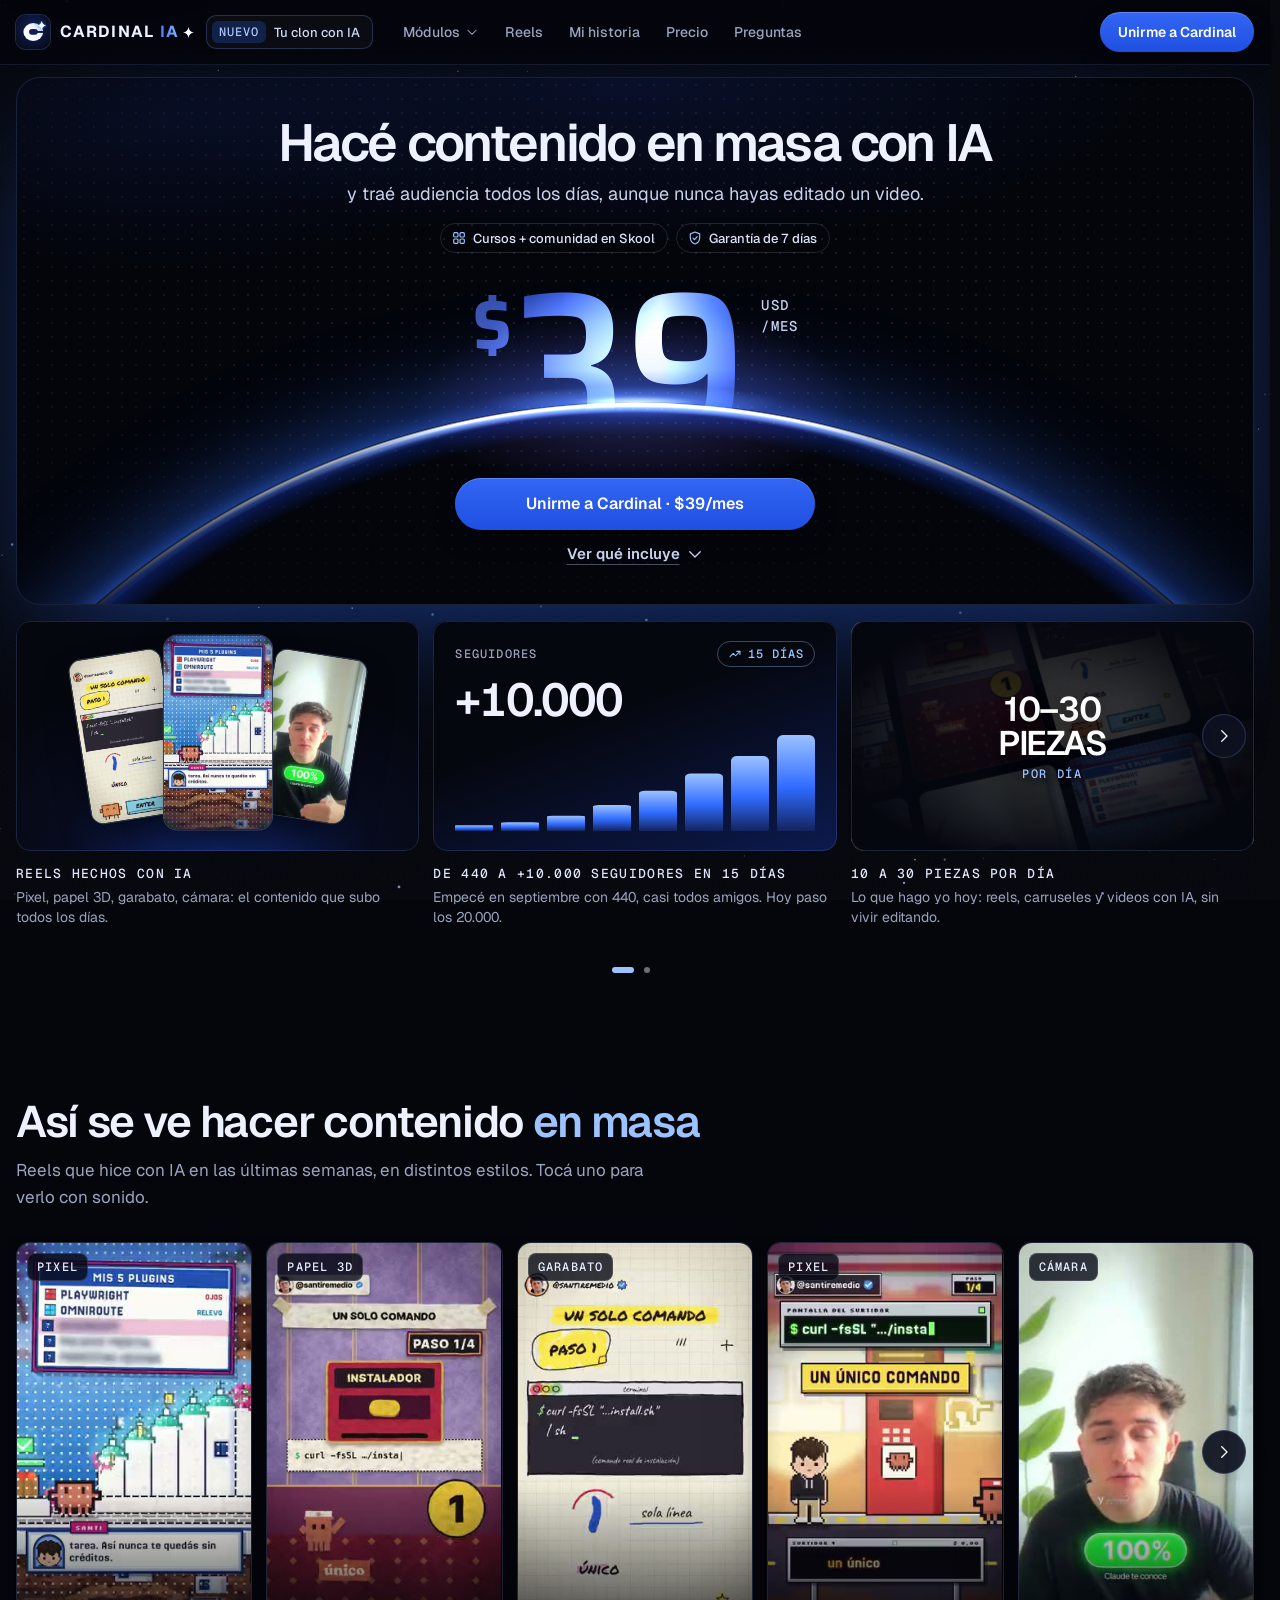
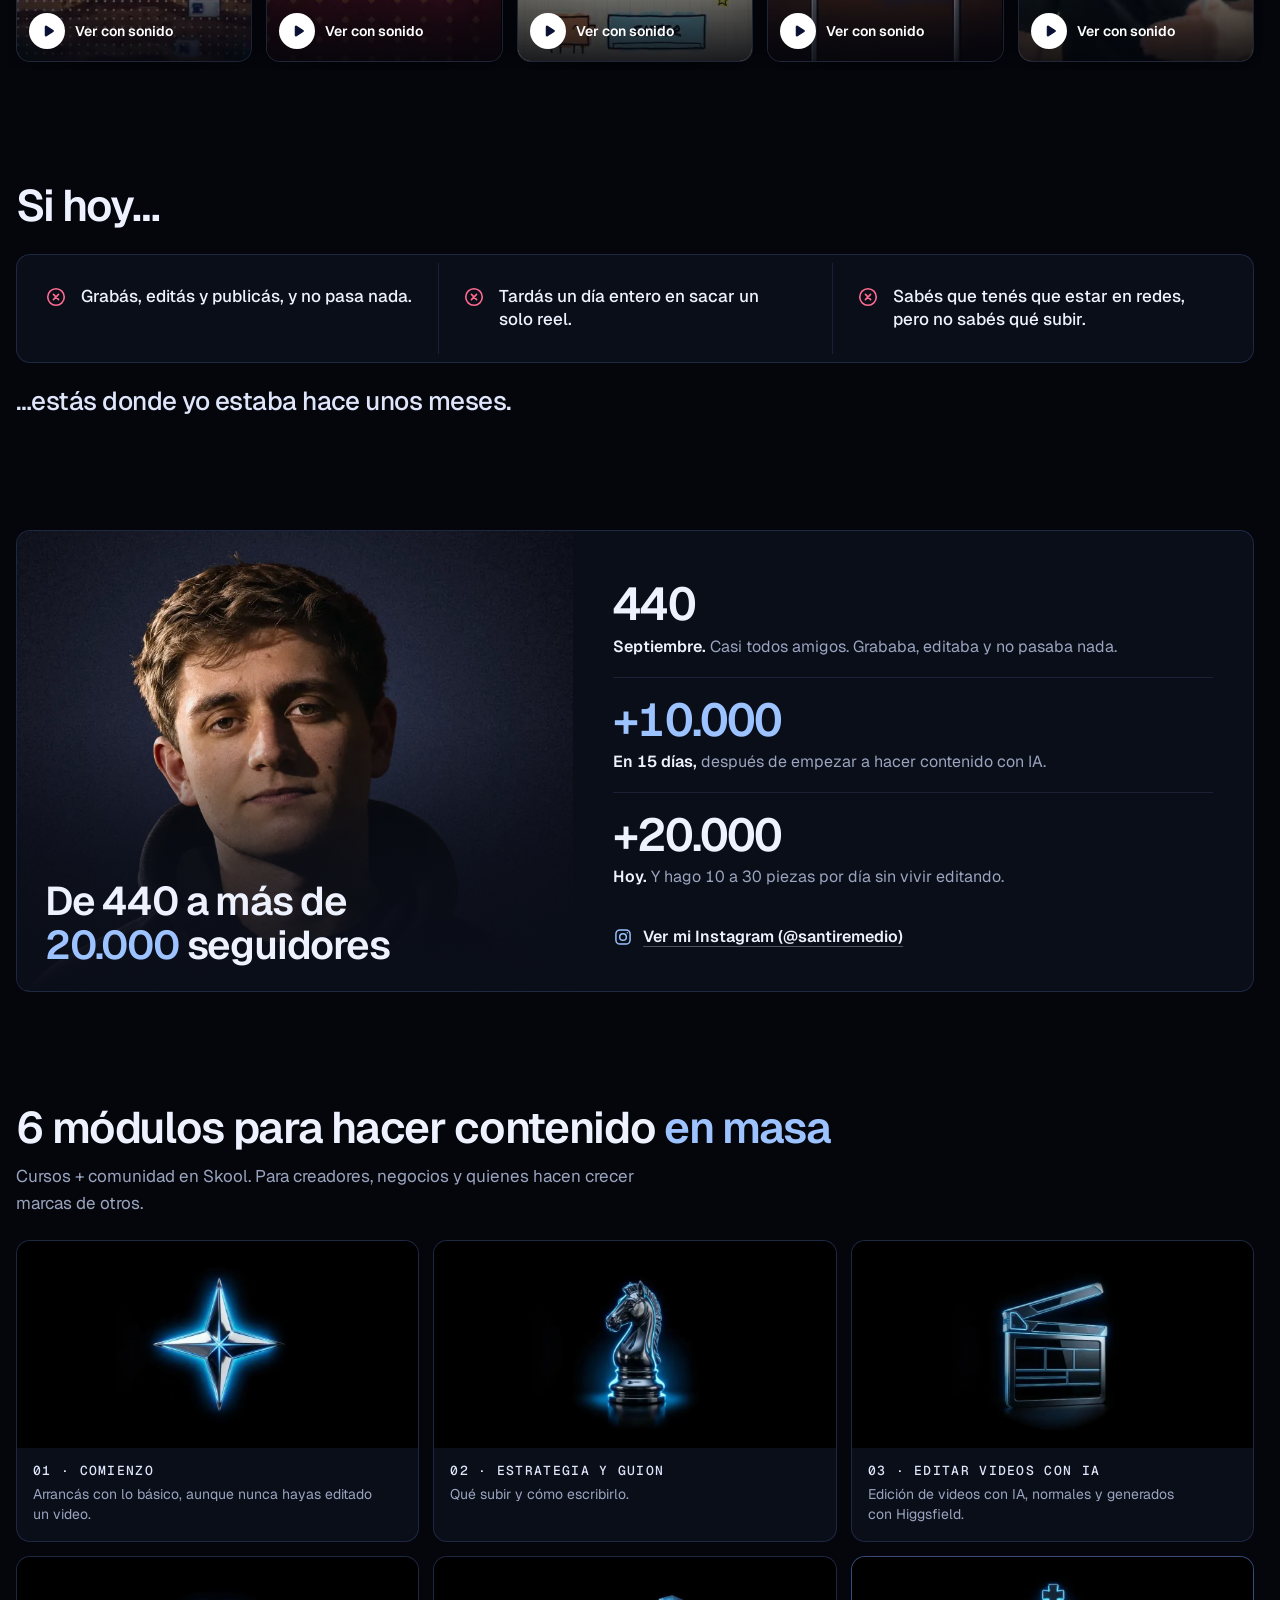
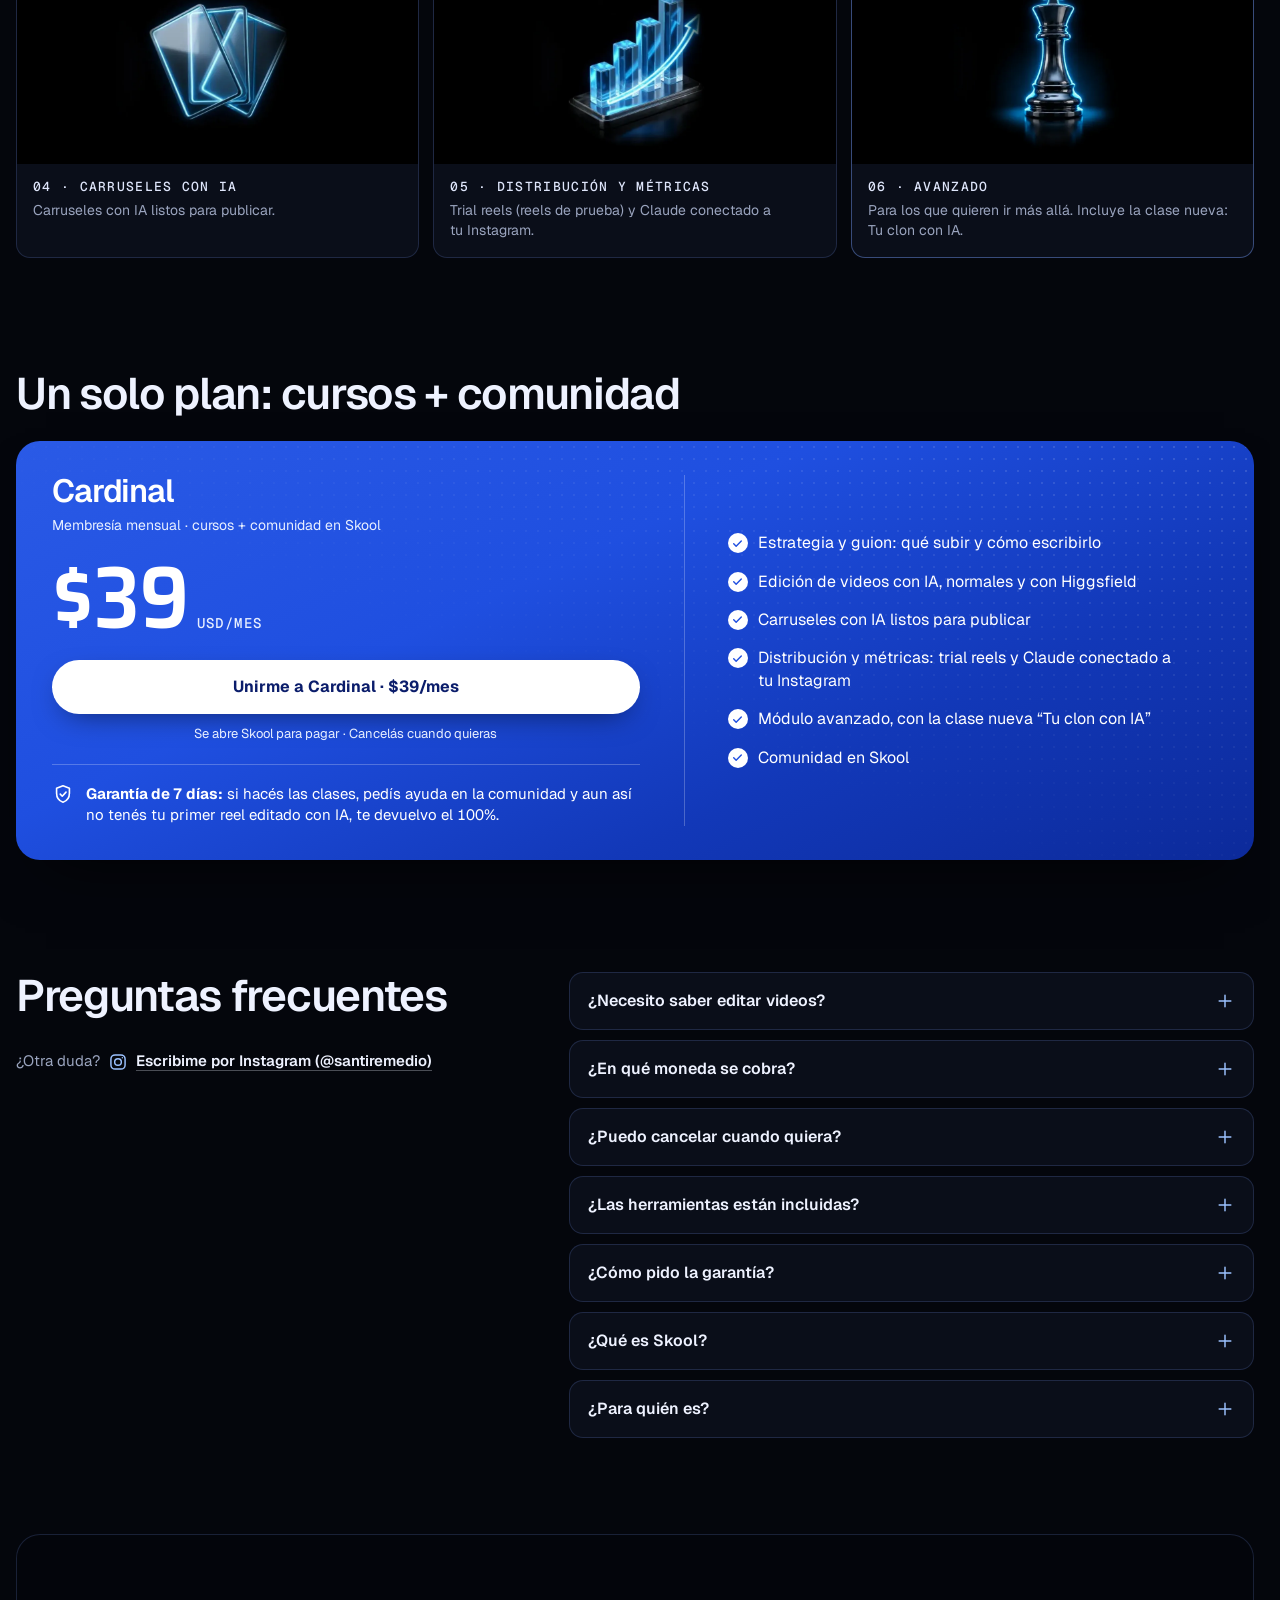
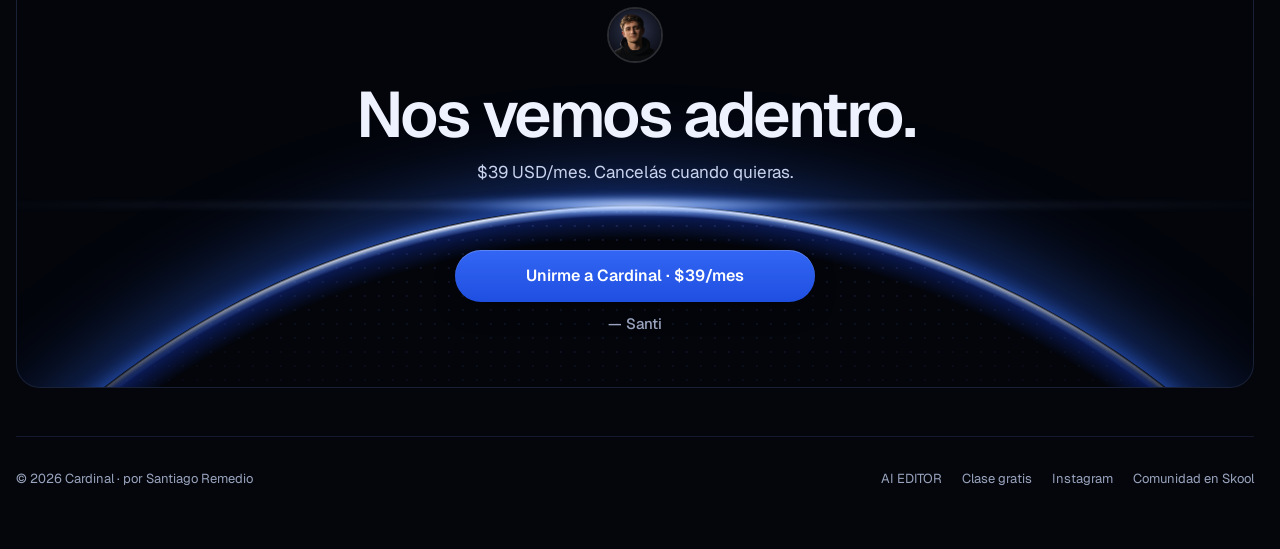
==== commit 6f11bda0: "Garantía de 7 días con condiciones: hacer las clases y pedir ayuda en la comunidad Co-Authored-By: C" ====
--- a/index.html
+++ b/index.html
@@ -704,7 +704,7 @@
         <p class="offers__h after-only">Accesos rápidos</p>
         <a class="offer js-join bf-only" href="#"><span class="offer__ico hot"><svg class="ic" aria-hidden="true"><use href="#i-tag"/></svg></span><span><b>Cardinal a $29/mes</b><small>Termina en <span data-short="dhm">—</span></small></span><em>Entrar</em></a>
         <a class="offer js-join after-only" href="#"><span class="offer__ico"><svg class="ic" aria-hidden="true"><use href="#i-tag"/></svg></span><span><b>Cardinal a $39/mes</b><small>Cursos + comunidad en Skool</small></span><em>Unirme</em></a>
-        <a class="offer" href="#precio"><span class="offer__ico"><svg class="ic" aria-hidden="true"><use href="#i-shield"/></svg></span><span><b>Garantía de 7 días</b><small>Tu primer reel con IA o te devuelvo el&nbsp;100%</small></span><em>Ver</em></a>
+        <a class="offer" href="#precio"><span class="offer__ico"><svg class="ic" aria-hidden="true"><use href="#i-shield"/></svg></span><span><b>Garantía de 7 días</b><small>Hacés las clases y pedís ayuda: si no sale, te devuelvo el&nbsp;100%</small></span><em>Ver</em></a>
         <a class="offer" href="#m6"><span class="offer__ico"><svg class="ic ic--fill" aria-hidden="true"><use href="#i-play"/></svg></span><span><b>Clase nueva: Tu clon con IA</b><small>En el módulo Avanzado</small></span><em>Ver</em></a>
       </div>
     </div>
@@ -792,7 +792,7 @@
             <div class="shield__core"><svg class="ic"><use href="#i-shield"/></svg><b>7 días</b><small>Devolución 100%</small></div>
           </div>
           <h3>Garantía de 7 días</h3>
-          <p>Si en 7 días no tenés tu primer reel editado con IA, te devuelvo el 100%.</p>
+          <p>Si hacés las clases, pedís ayuda en la comunidad y aun así en 7 días no tenés tu primer reel editado con IA, te devuelvo el 100%.</p>
         </article>
       </div>
       <div class="dots" role="group" aria-label="Elegir destacado"></div>
@@ -904,7 +904,7 @@
           <p class="plan__note bf-only"><svg class="ic" aria-hidden="true"><use href="#i-lock"/></svg><span><span class="s">Sube a $39 el 1&nbsp;de&nbsp;diciembre.</span> <span class="s">Si&nbsp;entrás ahora, se te congela en&nbsp;$29.</span></span></p>
           <a class="btn btn--white plan__btn js-join" href="#"><span class="bf-only">Entrar a $29/mes</span><span class="after-only">Unirme a Cardinal · $39/mes</span></a>
           <p class="plan__small"><span>Se abre Skool para pagar</span><span class="sep" aria-hidden="true"> · </span><span>Cancelás cuando quieras</span></p>
-          <p class="plan__g"><svg class="ic" aria-hidden="true"><use href="#i-shield"/></svg><span><b>Garantía de 7 días:</b> si no tenés tu primer reel editado con IA, te devuelvo el 100%.</span></p>
+          <p class="plan__g"><svg class="ic" aria-hidden="true"><use href="#i-shield"/></svg><span><b>Garantía de 7 días:</b> si hacés las clases, pedís ayuda en la comunidad y aun así no tenés tu primer reel editado con IA, te devuelvo el 100%.</span></p>
         </div>
         <ul class="plan__list">
           <li><span class="chk"><svg class="ic" aria-hidden="true"><use href="#i-check"/></svg></span>Estrategia y guion: qué subir y cómo escribirlo</li>
@@ -926,7 +926,7 @@
         <details class="bf-only"><summary><h3>¿Qué pasa con el precio después del 30&nbsp;de&nbsp;noviembre?</h3><svg class="ic" aria-hidden="true"><use href="#i-plus"/></svg></summary><div class="ans"><p>Sube a $39/mes. Si entrás antes, tu precio queda congelado en $29/mes.</p></div></details>
         <details><summary><h3>¿Puedo cancelar cuando quiera?</h3><svg class="ic" aria-hidden="true"><use href="#i-plus"/></svg></summary><div class="ans"><p>Sí. Cancelás cuando quieras desde tu cuenta de Skool, sin pedirle permiso a nadie.</p></div></details>
         <details><summary><h3>¿Las herramientas están incluidas?</h3><svg class="ic" aria-hidden="true"><use href="#i-plus"/></svg></summary><div class="ans"><p>No. Herramientas como Claude o Higgsfield tienen su propio costo y se pagan aparte; no están incluidas en la membresía.</p></div></details>
-        <details><summary><h3>¿Cómo pido la garantía?</h3><svg class="ic" aria-hidden="true"><use href="#i-plus"/></svg></summary><div class="ans"><p>Si en 7 días no tenés tu primer reel editado con IA, escribime por mensaje directo a @santiremedio en Instagram y te devuelvo el 100%.</p></div></details>
+        <details><summary><h3>¿Cómo pido la garantía?</h3><svg class="ic" aria-hidden="true"><use href="#i-plus"/></svg></summary><div class="ans"><p>Tiene 3 pasos: 1) hacés las clases del módulo Comienzo, 2) publicás tu duda en la comunidad y 3) si en 7 días igual no tenés tu primer reel editado con IA, me escribís por mensaje directo a @santiremedio en Instagram y te devuelvo el 100%.</p></div></details>
         <details><summary><h3>¿Qué es Skool?</h3><svg class="ic" aria-hidden="true"><use href="#i-plus"/></svg></summary><div class="ans"><p>Es la plataforma donde viven los cursos y la comunidad de Cardinal. Al tocar cualquier botón de esta página se abre Skool para que te sumes y pagues.</p></div></details>
         <details><summary><h3>¿Para quién es?</h3><svg class="ic" aria-hidden="true"><use href="#i-plus"/></svg></summary><div class="ans"><p>Para creadores, negocios y quienes hacen crecer marcas de otros y quieren usar la IA para hacer contenido en masa y traer audiencia todos los días.</p></div></details>
       </div>
